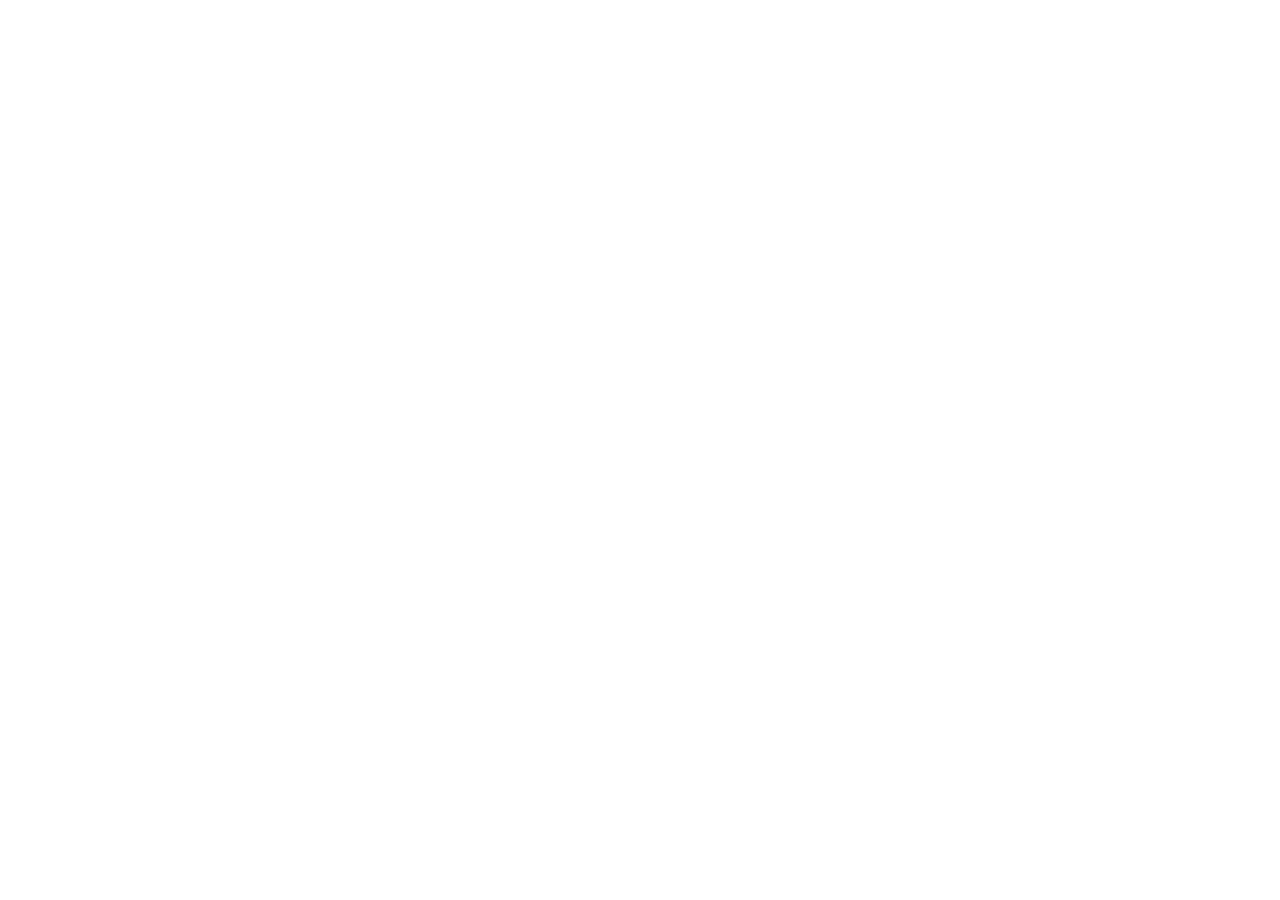
==== index.html @ 78e54d04 "Add files via upload" ====
<!doctype html>
<html lang="en">
  <head>
    <meta charset="UTF-8" />
    <link rel="icon" type="image/svg+xml" href="/vite.svg" />
    <meta name="viewport" content="width=device-width, initial-scale=1.0" />
    <meta name="description" content="A collection of financial tools — mutual fund analysis, rolling returns, CAGR calculations, home loan EMI calculator, and more." />
    <meta name="keywords" content="financial tools, mutual fund analysis, rolling returns, CAGR calculator, EMI calculator, home loan calculator, investment analysis, Indian mutual funds, Nifty index analysis" />
    <title>Financial Tools Hub</title>
    <script type="module" crossorigin src="./assets/index-DC-068ci.js"></script>
    <link rel="stylesheet" crossorigin href="./assets/index-Cr0MZWs2.css">
  </head>
  <body>
    <div id="root"></div>
  </body>
</html>
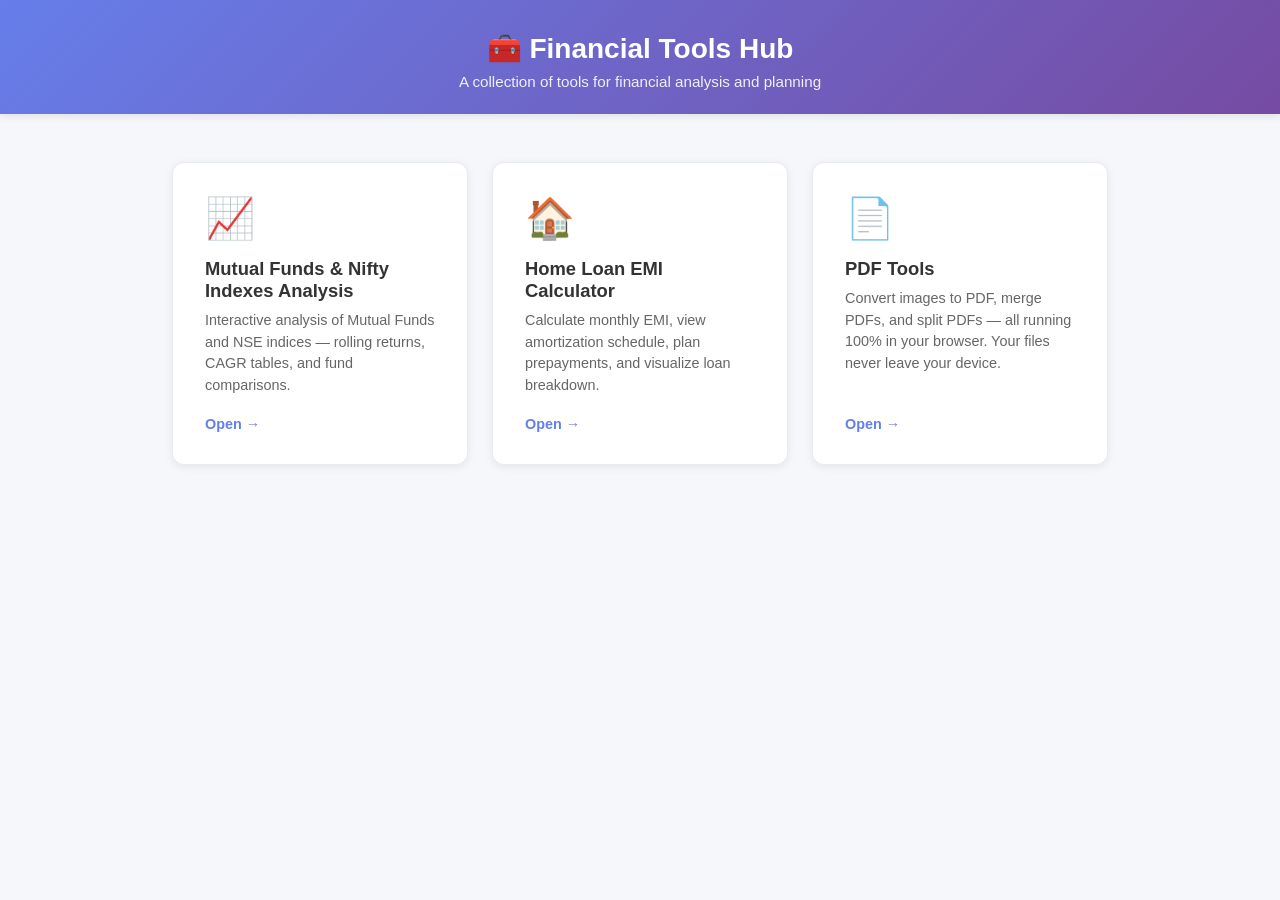
==== commit 897bfcd9: "HL calc integrated" ====
--- a/index.html
+++ b/index.html
@@ -7,8 +7,8 @@
     <meta name="description" content="A collection of financial tools — mutual fund analysis, rolling returns, CAGR calculations, home loan EMI calculator, and more." />
     <meta name="keywords" content="financial tools, mutual fund analysis, rolling returns, CAGR calculator, EMI calculator, home loan calculator, investment analysis, Indian mutual funds, Nifty index analysis" />
     <title>Financial Tools Hub</title>
-    <script type="module" crossorigin src="./assets/index-DC-068ci.js"></script>
-    <link rel="stylesheet" crossorigin href="./assets/index-Cr0MZWs2.css">
+    <script type="module" crossorigin src="./assets/index-BGe7UhBO.js"></script>
+    <link rel="stylesheet" crossorigin href="./assets/index-iBTRXxAb.css">
   </head>
   <body>
     <div id="root"></div>
--- a/assets/index-iBTRXxAb.css
+++ b/assets/index-iBTRXxAb.css
@@ -0,0 +1 @@
+*{margin:0;padding:0;box-sizing:border-box}body{font-family:-apple-system,BlinkMacSystemFont,Segoe UI,Roboto,Oxygen,Ubuntu,Cantarell,Fira Sans,Droid Sans,Helvetica Neue,sans-serif;-webkit-font-smoothing:antialiased;-moz-osx-font-smoothing:grayscale;background:#f5f7fa;color:#333}#root{min-height:100vh}.app{min-height:100vh;display:flex;flex-direction:column}.header{background:linear-gradient(135deg,#667eea,#764ba2);color:#fff;box-shadow:0 2px 8px #0000001a}.header-home{padding:2rem 2rem 1.5rem;text-align:center}.header-compact{padding:.75rem 2rem}.header-row{display:flex;align-items:center;gap:1rem}.header-compact .header-row{justify-content:flex-start}.header-home .header-row{justify-content:center}.header-brand{text-decoration:none;color:#fff}.header-brand:hover{opacity:.9}.header-brand h1{font-size:1.75rem;margin:0}.header-compact .header-brand h1{font-size:1.25rem}.header-subtitle{font-size:.95rem;opacity:.9;margin-top:.5rem}.nav{display:flex;gap:1rem;margin-top:1rem}.nav-link{color:#fff;text-decoration:none;padding:.5rem 1rem;border-radius:4px;transition:background .2s;background:none;border:none;cursor:pointer;font-size:1rem;font-family:inherit}.nav-link:hover{background:#fff3}.nav-link.active{background:#ffffff4d;font-weight:600}.main-content{flex:1;padding:2rem;max-width:1600px;margin:0 auto;width:100%}.subnav-bar{background:linear-gradient(135deg,#5a6fd6,#6a4193);padding:0 2rem}.landing{flex:1;padding:3rem 2rem;max-width:1000px;margin:0 auto;width:100%}.landing-grid{display:grid;grid-template-columns:repeat(auto-fill,minmax(280px,1fr));gap:1.5rem}.landing-card{background:#fff;border-radius:12px;padding:2rem;box-shadow:0 2px 8px #00000014;text-decoration:none;color:inherit;transition:transform .2s,box-shadow .2s;display:flex;flex-direction:column;border:1px solid #e9ecef}.landing-card:hover{transform:translateY(-4px);box-shadow:0 8px 24px #0000001f;border-color:#667eea}.landing-card-icon{font-size:2.5rem;margin-bottom:1rem}.landing-card-title{font-size:1.15rem;font-weight:600;margin-bottom:.5rem;color:#333}.landing-card-desc{font-size:.9rem;color:#666;line-height:1.5;flex:1}.landing-card-cta{margin-top:1.25rem;font-size:.9rem;font-weight:600;color:#667eea}.card{background:#fff;border-radius:8px;padding:1.5rem;box-shadow:0 2px 4px #0000001a;margin-bottom:1.5rem}.card-title{font-size:1.25rem;margin-bottom:1rem;color:#667eea}.filters{display:flex;flex-wrap:wrap;gap:1rem;margin-bottom:1.5rem}.filter-group{display:flex;flex-direction:column;gap:.5rem;flex:1;min-width:200px}.filter-group label{font-weight:600;font-size:.9rem;color:#555}.filter-group select,.filter-group input{padding:.5rem;border:1px solid #ddd;border-radius:4px;font-size:.95rem}.filter-group select:focus,.filter-group input:focus{outline:none;border-color:#667eea}.multi-select-container{position:relative;flex:2;min-width:300px}.multi-select-header{padding:.5rem;border:1px solid #ddd;border-radius:4px;cursor:pointer;display:flex;justify-content:space-between;align-items:center;background:#fff}.multi-select-header:hover{border-color:#667eea}.multi-select-dropdown{position:absolute;top:100%;left:0;right:0;background:#fff;border:1px solid #ddd;border-radius:4px;max-height:300px;overflow-y:auto;z-index:1000;margin-top:4px;box-shadow:0 4px 12px #00000026}.multi-select-option{padding:.5rem;cursor:pointer;display:flex;align-items:center;gap:.5rem}.multi-select-option:hover{background:#f5f7fa}.multi-select-option input[type=checkbox]{cursor:pointer}.selected-count{background:#667eea;color:#fff;padding:.2rem .5rem;border-radius:12px;font-size:.85rem}.table-container{overflow-x:auto}table{width:100%;border-collapse:collapse;font-size:.9rem}thead{background:#f5f7fa;position:sticky;top:0}th{padding:.75rem;text-align:left;font-weight:600;color:#555;cursor:pointer;-webkit-user-select:none;user-select:none}th:hover{background:#e9ecef}th.sortable:after{content:" ↕";opacity:.3}th.sorted-asc:after{content:" ↑";opacity:1}th.sorted-desc:after{content:" ↓";opacity:1}td{padding:.75rem;border-bottom:1px solid #e9ecef}tbody tr:hover{background:#f8f9fa}.positive{color:#10b981;font-weight:600}.negative{color:#ef4444;font-weight:600}.chart-container{width:100%;height:500px;margin-top:1rem}button{padding:.5rem 1rem;border:none;border-radius:4px;cursor:pointer;font-size:.95rem;transition:all .2s}.btn-primary{background:#667eea;color:#fff}.btn-primary:hover{background:#5568d3}.btn-secondary{background:#e9ecef;color:#333}.btn-secondary:hover{background:#dee2e6}.loading{text-align:center;padding:3rem;color:#666}.loading:after{content:"...";animation:dots 1.5s infinite}@keyframes dots{0%,20%{content:"."}40%{content:".."}60%,to{content:"..."}}.empty-state{text-align:center;padding:3rem;color:#666}.empty-state-icon{font-size:3rem;margin-bottom:1rem;opacity:.3}.info-box{background:#e0e7ff;border-left:4px solid #667eea;padding:1rem;margin-bottom:1rem;border-radius:4px}.info-box p{margin:0;color:#4c51bf}@media (max-width: 768px){.filters{flex-direction:column}.filter-group{min-width:100%}.chart-container{height:300px}.main-content{padding:1rem}table{font-size:.8rem}th,td{padding:.5rem}.landing{padding:2rem 1rem}.landing-grid{grid-template-columns:1fr}.header-brand h1{font-size:1.25rem}.subnav-bar{padding:0 1rem}}.landing-trust{display:flex;align-items:center;gap:.75rem;background:linear-gradient(90deg,#ecfdf5,#eff6ff);border:1px solid #a7f3d0;color:#064e3b;padding:.85rem 1.1rem;border-radius:10px;margin-bottom:1.75rem;font-size:.92rem;line-height:1.45}.landing-trust-icon{font-size:1.5rem;flex-shrink:0}.pdf-tools{flex:1;padding:2rem;max-width:1100px;margin:0 auto;width:100%}.pdf-privacy-banner{display:flex;align-items:flex-start;gap:1rem;background:linear-gradient(135deg,#ecfdf5,#f0f9ff);border:1px solid #6ee7b7;border-left:4px solid #10b981;padding:1rem 1.25rem;border-radius:10px;margin-bottom:1.5rem;color:#064e3b}.pdf-privacy-icon{font-size:1.75rem;flex-shrink:0}.pdf-privacy-banner strong{display:block;margin-bottom:.25rem;font-size:1rem}.pdf-privacy-banner p{font-size:.88rem;line-height:1.5;margin:0;color:#065f46}.pdf-tabs{display:flex;gap:.5rem;border-bottom:2px solid #e5e7eb;margin-bottom:1.5rem;flex-wrap:wrap}.pdf-tab{background:none;border:none;padding:.75rem 1.25rem;font-size:.95rem;font-weight:500;color:#6b7280;cursor:pointer;border-bottom:3px solid transparent;margin-bottom:-2px;transition:color .15s,border-color .15s}.pdf-tab:hover{color:#374151}.pdf-tab.active{color:#667eea;border-bottom-color:#667eea}.pdf-tool{background:#fff;border-radius:10px;padding:1.75rem;box-shadow:0 2px 8px #0000000f;border:1px solid #e9ecef}.pdf-tool-title{font-size:1.35rem;margin-bottom:.5rem;color:#1f2937}.pdf-tool-desc{font-size:.9rem;color:#6b7280;margin-bottom:1.5rem;line-height:1.5}.pdf-dropzone{border:2px dashed #cbd5e1;border-radius:10px;padding:2rem;text-align:center;cursor:pointer;background:#f8fafc;transition:background .15s,border-color .15s}.pdf-dropzone:hover{background:#f1f5f9;border-color:#94a3b8}.pdf-dropzone p{font-size:1rem;color:#475569;margin-bottom:.5rem}.pdf-dropzone small{color:#94a3b8;font-size:.85rem}.pdf-settings{display:flex;flex-wrap:wrap;gap:1rem;margin-top:1.5rem;align-items:center}.pdf-settings label{display:inline-flex;align-items:center;gap:.5rem;font-size:.9rem;color:#374151}.pdf-settings select,.pdf-settings input[type=text],.pdf-settings input[type=number]{padding:.4rem .6rem;font-size:.9rem;border:1px solid #d1d5db;border-radius:6px;background:#fff}.pdf-settings input[type=text]{min-width:220px}.pdf-settings code{background:#f3f4f6;padding:.1rem .35rem;border-radius:4px;font-size:.85rem}.pdf-thumb-grid{display:grid;grid-template-columns:repeat(auto-fill,minmax(160px,1fr));gap:1rem;margin-top:1.5rem}.pdf-thumb{background:#f9fafb;border:1px solid #e5e7eb;border-radius:8px;padding:.5rem;display:flex;flex-direction:column;gap:.4rem}.pdf-thumb-img-wrap{width:100%;height:110px;display:flex;align-items:center;justify-content:center;background:#fff;border-radius:6px;overflow:hidden}.pdf-thumb-img-wrap img{max-width:100%;max-height:100%;object-fit:contain;transition:transform .2s}.pdf-thumb-name{font-size:.75rem;color:#4b5563;white-space:nowrap;overflow:hidden;text-overflow:ellipsis}.pdf-thumb-actions{display:flex;gap:.25rem;justify-content:space-between}.pdf-thumb-actions button,.pdf-file-actions button{flex:1;background:#fff;border:1px solid #d1d5db;border-radius:4px;padding:.25rem;font-size:.8rem;cursor:pointer;color:#374151}.pdf-thumb-actions button:hover:not(:disabled),.pdf-file-actions button:hover:not(:disabled){background:#f3f4f6}.pdf-thumb-actions button:disabled,.pdf-file-actions button:disabled{opacity:.4;cursor:not-allowed}.pdf-thumb-actions button.danger,.pdf-file-actions button.danger{color:#dc2626;border-color:#fecaca}.pdf-thumb-actions button.danger:hover:not(:disabled),.pdf-file-actions button.danger:hover:not(:disabled){background:#fef2f2}.pdf-file-list{list-style:none;margin-top:1.5rem;border:1px solid #e5e7eb;border-radius:8px;overflow:hidden}.pdf-file-row{display:flex;align-items:center;gap:.75rem;padding:.6rem .85rem;background:#fff;border-bottom:1px solid #f1f5f9}.pdf-file-row:last-child{border-bottom:none}.pdf-file-row.has-error{background:#fef2f2}.pdf-file-idx{font-weight:600;color:#6b7280;min-width:1.5rem}.pdf-file-name{flex:1;font-size:.9rem;color:#1f2937;overflow:hidden;text-overflow:ellipsis;white-space:nowrap}.pdf-file-meta{font-size:.8rem;color:#6b7280;white-space:nowrap}.pdf-file-row.has-error .pdf-file-meta{color:#dc2626}.pdf-file-actions{display:flex;gap:.25rem}.pdf-file-actions button{min-width:28px;flex:none}.pdf-actions{display:flex;gap:.75rem;margin-top:1.5rem;flex-wrap:wrap}.pdf-btn{padding:.6rem 1.2rem;font-size:.95rem;border-radius:6px;border:1px solid #d1d5db;background:#fff;color:#374151;cursor:pointer;transition:background .15s,border-color .15s,color .15s,box-shadow .15s,transform .15s}.pdf-btn:hover:not(:disabled){background:#f5f3ff;border-color:#667eea;color:#4c51bf;box-shadow:0 2px 6px #667eea2e}.pdf-btn:active:not(:disabled){transform:translateY(1px);box-shadow:0 1px 2px #667eea2e}.pdf-btn.primary{background:linear-gradient(135deg,#667eea,#764ba2);color:#fff;border:none;box-shadow:0 2px 4px #667eea40}.pdf-btn.primary:hover:not(:disabled){background:linear-gradient(135deg,#5a6fd8,#6a4191);box-shadow:0 4px 12px #667eea66;color:#fff}.pdf-btn:disabled{opacity:.55;cursor:not-allowed}.pdf-error{margin-top:1rem;padding:.75rem 1rem;background:#fef2f2;border:1px solid #fecaca;color:#b91c1c;border-radius:6px;font-size:.9rem}.pdf-outputs{margin-top:1.5rem;padding:1rem 1.25rem;background:#f0fdf4;border:1px solid #bbf7d0;border-radius:8px}.pdf-outputs h3{font-size:1rem;color:#065f46;margin-bottom:.6rem}.pdf-output-list{list-style:none;display:flex;flex-direction:column;gap:.35rem}.pdf-output-list a{color:#065f46;text-decoration:none;font-size:.9rem;padding:.3rem .5rem;border-radius:4px;display:inline-block}.pdf-output-list a:hover{background:#dcfce7;text-decoration:underline}@media (max-width: 768px){.pdf-tools,.pdf-tool{padding:1rem}.pdf-settings input[type=text]{min-width:0;width:100%}}.pdf-output-btn{background:none;border:none;padding:.3rem .5rem;border-radius:4px;color:#065f46;font-size:.9rem;cursor:pointer;text-align:left;font-family:inherit}.pdf-output-btn:hover{background:#dcfce7;text-decoration:underline}.pdf-note{margin-top:-.75rem;margin-bottom:1.25rem;padding:.7rem .95rem;background:#fffbeb;border:1px solid #fde68a;border-left:3px solid #f59e0b;border-radius:6px;font-size:.85rem;color:#78350f;line-height:1.5}.pdf-size-compare{display:flex;align-items:center;gap:1.25rem;flex-wrap:wrap;margin-bottom:.85rem}.pdf-size-compare>div:not(.pdf-size-arrow):not(.pdf-size-savings){display:flex;flex-direction:column;gap:.15rem}.pdf-size-label{font-size:.72rem;color:#6b7280;text-transform:uppercase;letter-spacing:.05em}.pdf-size-val{font-size:1.05rem;font-weight:600;color:#111827}.pdf-size-arrow{font-size:1.4rem;color:#9ca3af}.pdf-size-savings{margin-left:auto;padding:.4rem .85rem;border-radius:999px;font-weight:600;font-size:.95rem}.pdf-size-savings.positive{background:#dcfce7;color:#065f46}.pdf-size-savings.neutral{background:#fef3c7;color:#92400e}.pdf-hint{margin-top:.75rem;font-size:.85rem;color:#6b7280;font-style:italic}.pdf-progress{margin-top:1.5rem;position:relative;height:28px;background:#f3f4f6;border-radius:6px;overflow:hidden;border:1px solid #e5e7eb}.pdf-progress-bar{position:absolute;inset:0 auto 0 0;background:linear-gradient(135deg,#667eea,#764ba2);transition:width .2s}.pdf-progress-label{position:absolute;top:0;right:0;bottom:0;left:0;display:flex;align-items:center;justify-content:center;font-size:.85rem;font-weight:600;color:#fff;text-shadow:0 0 3px rgba(0,0,0,.4)}.pdf-page-header{text-align:center;margin-bottom:1.5rem;padding:.5rem 0 .75rem}.pdf-page-title{font-size:2rem;font-weight:700;margin:0 0 .4rem;background:linear-gradient(135deg,#667eea,#764ba2);-webkit-background-clip:text;background-clip:text;-webkit-text-fill-color:transparent;letter-spacing:-.02em}.pdf-page-subtitle{font-size:.98rem;color:#6b7280;max-width:640px;margin:0 auto;line-height:1.5}@media (max-width: 768px){.pdf-page-title{font-size:1.5rem}.pdf-page-subtitle{font-size:.9rem}}.emi-calc{--emi-primary: #1a73e8;--emi-primary-dark: #1557b0;--emi-primary-light: #e8f0fe;--emi-success: #0d904f;--emi-success-light: #e6f4ea;--emi-danger: #d93025;--emi-bg: #f0f2f5;--emi-surface: #ffffff;--emi-text: #202124;--emi-text-secondary: #5f6368;--emi-border: #dadce0;--emi-shadow: 0 1px 3px rgba(0, 0, 0, .12), 0 1px 2px rgba(0, 0, 0, .08);--emi-radius: 12px;--emi-radius-sm: 8px;--emi-font: "Segoe UI", system-ui, -apple-system, sans-serif;font-family:var(--emi-font);background:var(--emi-bg);color:var(--emi-text);line-height:1.6;display:flex;flex-direction:column}.emi-calc *,.emi-calc *:before,.emi-calc *:after{box-sizing:border-box}.emi-calc .emi-header{background:linear-gradient(135deg,var(--emi-primary) 0%,#4285f4 100%);color:#fff;text-align:center;padding:2rem 1rem;margin-bottom:1.5rem}.emi-calc .emi-header h1{font-size:1.8rem;font-weight:700;margin-bottom:.25rem}.emi-calc .subtitle{font-size:.95rem;opacity:.9}.emi-calc .emi-main{max-width:1100px;margin:0 auto;padding:0 1rem 2rem;display:flex;flex-direction:column;gap:1.5rem;width:100%}.emi-calc .card{background:var(--emi-surface);border-radius:var(--emi-radius);box-shadow:var(--emi-shadow);padding:1.5rem;margin-bottom:0}.emi-calc .card h2{font-size:1.25rem;margin-bottom:1.25rem;color:var(--emi-text);border-bottom:2px solid var(--emi-primary-light);padding-bottom:.5rem}.emi-calc .card h3{font-size:1rem;margin:1rem 0 .75rem;color:var(--emi-text-secondary)}.emi-calc .input-group{margin-bottom:1.25rem}.emi-calc .input-group label{display:block;font-weight:600;font-size:.9rem;margin-bottom:.4rem;color:var(--emi-text)}.emi-calc .slider-input{display:flex;align-items:center;gap:1rem}.emi-calc .slider-input input[type=range]{flex:1;height:6px;-webkit-appearance:none;-moz-appearance:none;appearance:none;background:var(--emi-border);border-radius:3px;outline:none;cursor:pointer}.emi-calc .slider-input input[type=range]::-webkit-slider-thumb{-webkit-appearance:none;width:20px;height:20px;border-radius:50%;background:var(--emi-primary);cursor:pointer;box-shadow:0 2px 4px #0003}.emi-calc .slider-input input[type=range]::-moz-range-thumb{width:20px;height:20px;border-radius:50%;background:var(--emi-primary);cursor:pointer;border:none;box-shadow:0 2px 4px #0003}.emi-calc .slider-input input[type=number],.emi-calc input[type=number]{width:140px;padding:.5rem .75rem;border:2px solid var(--emi-border);border-radius:var(--emi-radius-sm);font-size:1rem;font-family:var(--emi-font);text-align:right;transition:border-color .2s}.emi-calc .slider-input input[type=number]:focus,.emi-calc input[type=number]:focus{border-color:var(--emi-primary);outline:none}.emi-calc .amount-words{display:block;font-size:.8rem;color:var(--emi-text-secondary);margin-top:.25rem;min-height:1.2em}.emi-calc .hint{display:block;font-size:.8rem;color:var(--emi-text-secondary);margin-top:.25rem}.emi-calc .tenure-row{display:flex;align-items:center;gap:1rem}.emi-calc .tenure-slider{flex:1}.emi-calc .tenure-toggle{display:flex;border:2px solid var(--emi-border);border-radius:var(--emi-radius-sm);overflow:hidden}.emi-calc .toggle-btn{padding:.45rem .9rem;border:none;background:transparent;font-size:.85rem;font-weight:600;cursor:pointer;color:var(--emi-text-secondary);font-family:var(--emi-font);transition:all .2s}.emi-calc .toggle-btn.active{background:var(--emi-primary);color:#fff}.emi-calc .btn-primary{display:block;width:100%;padding:.75rem 1.5rem;background:var(--emi-primary);color:#fff;border:none;border-radius:var(--emi-radius-sm);font-size:1.05rem;font-weight:600;cursor:pointer;font-family:var(--emi-font);transition:background .2s,transform .1s;margin-top:.5rem}.emi-calc .btn-primary:hover{background:var(--emi-primary-dark)}.emi-calc .btn-primary:active{transform:scale(.98)}.emi-calc .btn-secondary{padding:.5rem 1rem;background:var(--emi-primary-light);color:var(--emi-primary);border:none;border-radius:var(--emi-radius-sm);font-size:.85rem;font-weight:600;cursor:pointer;font-family:var(--emi-font);transition:background .2s}.emi-calc .btn-secondary:hover{background:#d2e3fc}.emi-calc .btn-sm{padding:.35rem .75rem;font-size:.8rem}.emi-calc .badge{display:inline-block;font-size:.7rem;font-weight:600;padding:.15rem .5rem;border-radius:10px;background:var(--emi-primary-light);color:var(--emi-primary);vertical-align:middle;margin-left:.5rem}.emi-calc .yearly-lumpsum-options{display:flex;align-items:center;gap:.5rem;margin-top:.4rem}.emi-calc .yearly-lumpsum-options label{font-size:.8rem;font-weight:600;color:var(--emi-text-secondary);white-space:nowrap;margin-bottom:0}.emi-calc .yearly-lumpsum-options select{padding:.4rem .6rem;border:2px solid var(--emi-border);border-radius:var(--emi-radius-sm);font-size:.85rem;font-family:var(--emi-font);background:var(--emi-surface);cursor:pointer;transition:border-color .2s}.emi-calc .yearly-lumpsum-options select:focus{border-color:var(--emi-primary);outline:none}.emi-calc .lumpsum-row{display:flex;gap:.75rem;align-items:flex-end;margin-bottom:.75rem;flex-wrap:wrap}.emi-calc .lumpsum-row .input-group{margin-bottom:0;flex:1;min-width:120px}.emi-calc .lumpsum-row input[type=number]{width:100%;text-align:left}.emi-calc .btn-remove{padding:.5rem .75rem;background:#fce8e6;color:var(--emi-danger);border:none;border-radius:var(--emi-radius-sm);cursor:pointer;font-size:1rem;font-family:var(--emi-font);transition:background .2s;height:40px}.emi-calc .btn-remove:hover{background:#f8d7d4}.emi-calc .results-grid{display:grid;grid-template-columns:repeat(auto-fit,minmax(200px,1fr));gap:1rem}.emi-calc .result-item{background:var(--emi-bg);border-radius:var(--emi-radius-sm);padding:1rem;text-align:center}.emi-calc .result-item.emi{background:var(--emi-primary-light);border:2px solid var(--emi-primary)}.emi-calc .result-label{display:block;font-size:.8rem;text-transform:uppercase;letter-spacing:.05em;color:var(--emi-text-secondary);margin-bottom:.25rem;font-weight:600}.emi-calc .result-value{display:block;font-size:1.4rem;font-weight:700;color:var(--emi-text)}.emi-calc .result-item.emi .result-value{color:var(--emi-primary);font-size:1.6rem}.emi-calc .savings-comparison{margin-top:1.5rem;padding-top:1.25rem;border-top:2px dashed var(--emi-border)}.emi-calc .savings-comparison h3{margin-top:0;color:var(--emi-text)}.emi-calc .savings-grid{display:grid;grid-template-columns:repeat(auto-fit,minmax(180px,1fr));gap:.75rem}.emi-calc .savings-item{padding:.75rem;border-radius:var(--emi-radius-sm);background:var(--emi-bg);text-align:center}.emi-calc .savings-item.savings-positive{background:var(--emi-success-light)}.emi-calc .savings-label{display:block;font-size:.75rem;text-transform:uppercase;letter-spacing:.05em;color:var(--emi-text-secondary);margin-bottom:.2rem;font-weight:600}.emi-calc .savings-value{display:block;font-size:1.15rem;font-weight:700;color:var(--emi-text)}.emi-calc .savings-item.savings-positive .savings-value{color:var(--emi-success)}.emi-calc .charts-grid{display:grid;grid-template-columns:1fr 1.5fr;gap:1.5rem;align-items:start}.emi-calc .chart-container{position:relative;width:auto;height:auto;margin-top:0}.emi-calc .chart-container h3{text-align:center;margin-bottom:.5rem}.emi-calc .chart-container canvas{max-height:350px}.emi-calc .amortization-header{display:flex;justify-content:space-between;align-items:center;flex-wrap:wrap;gap:.5rem}.emi-calc .amortization-header h2{border-bottom:none;padding-bottom:0;margin-bottom:0}.emi-calc .amortization-controls{display:flex;gap:.5rem}.emi-calc .table-wrapper{overflow-x:auto;margin-top:1rem}.emi-calc .amort-table{width:100%;border-collapse:collapse;font-size:.85rem}.emi-calc .amort-table th{background:var(--emi-primary);color:#fff;padding:.65rem .75rem;text-align:right;white-space:nowrap;position:sticky;top:0;z-index:1}.emi-calc .amort-table th:first-child{text-align:left}.emi-calc .amort-table td{padding:.5rem .75rem;text-align:right;border-bottom:1px solid var(--emi-border);white-space:nowrap}.emi-calc .amort-table td:first-child{text-align:left}.emi-calc .amort-table tbody tr:hover{background:var(--emi-primary-light)}.emi-calc .year-header{cursor:pointer;-webkit-user-select:none;user-select:none}.emi-calc .year-header td{background:#eef3fb;font-weight:700;color:var(--emi-primary-dark);border-bottom:2px solid var(--emi-primary)}.emi-calc .year-header td .toggle-icon{display:inline-block;width:1.2em;transition:transform .2s}.emi-calc .year-header.collapsed td .toggle-icon{transform:rotate(-90deg)}.emi-calc .month-row.hidden{display:none}.emi-calc .prepayment-row td{color:var(--emi-success);font-style:italic}.emi-calc .emi-footer{text-align:center;padding:1.5rem 1rem;color:var(--emi-text-secondary);font-size:.85rem}@media (max-width: 768px){.emi-calc .emi-header h1{font-size:1.4rem}.emi-calc .charts-grid{grid-template-columns:1fr}.emi-calc .results-grid,.emi-calc .savings-grid{grid-template-columns:1fr 1fr}.emi-calc .tenure-row{flex-wrap:wrap}.emi-calc .amortization-header{flex-direction:column;align-items:flex-start}}@media (max-width: 480px){.emi-calc .card{padding:1rem}.emi-calc .results-grid{grid-template-columns:1fr}.emi-calc .slider-input{flex-wrap:wrap}.emi-calc .slider-input input[type=range],.emi-calc .slider-input input[type=number]{width:100%}}@media print{.emi-calc .emi-header{background:none;color:var(--emi-text);padding:1rem 0}.emi-calc .card{box-shadow:none;border:1px solid var(--emi-border);break-inside:avoid}.emi-calc .input-card,.emi-calc .prepayment-card{display:none}.emi-calc .btn-primary,.emi-calc .btn-secondary,.emi-calc .amortization-controls{display:none!important}.emi-calc .month-row.hidden{display:table-row!important}.emi-calc .year-header td .toggle-icon{display:none}.emi-calc .charts-card{break-inside:avoid}.emi-calc .emi-footer{display:none}}
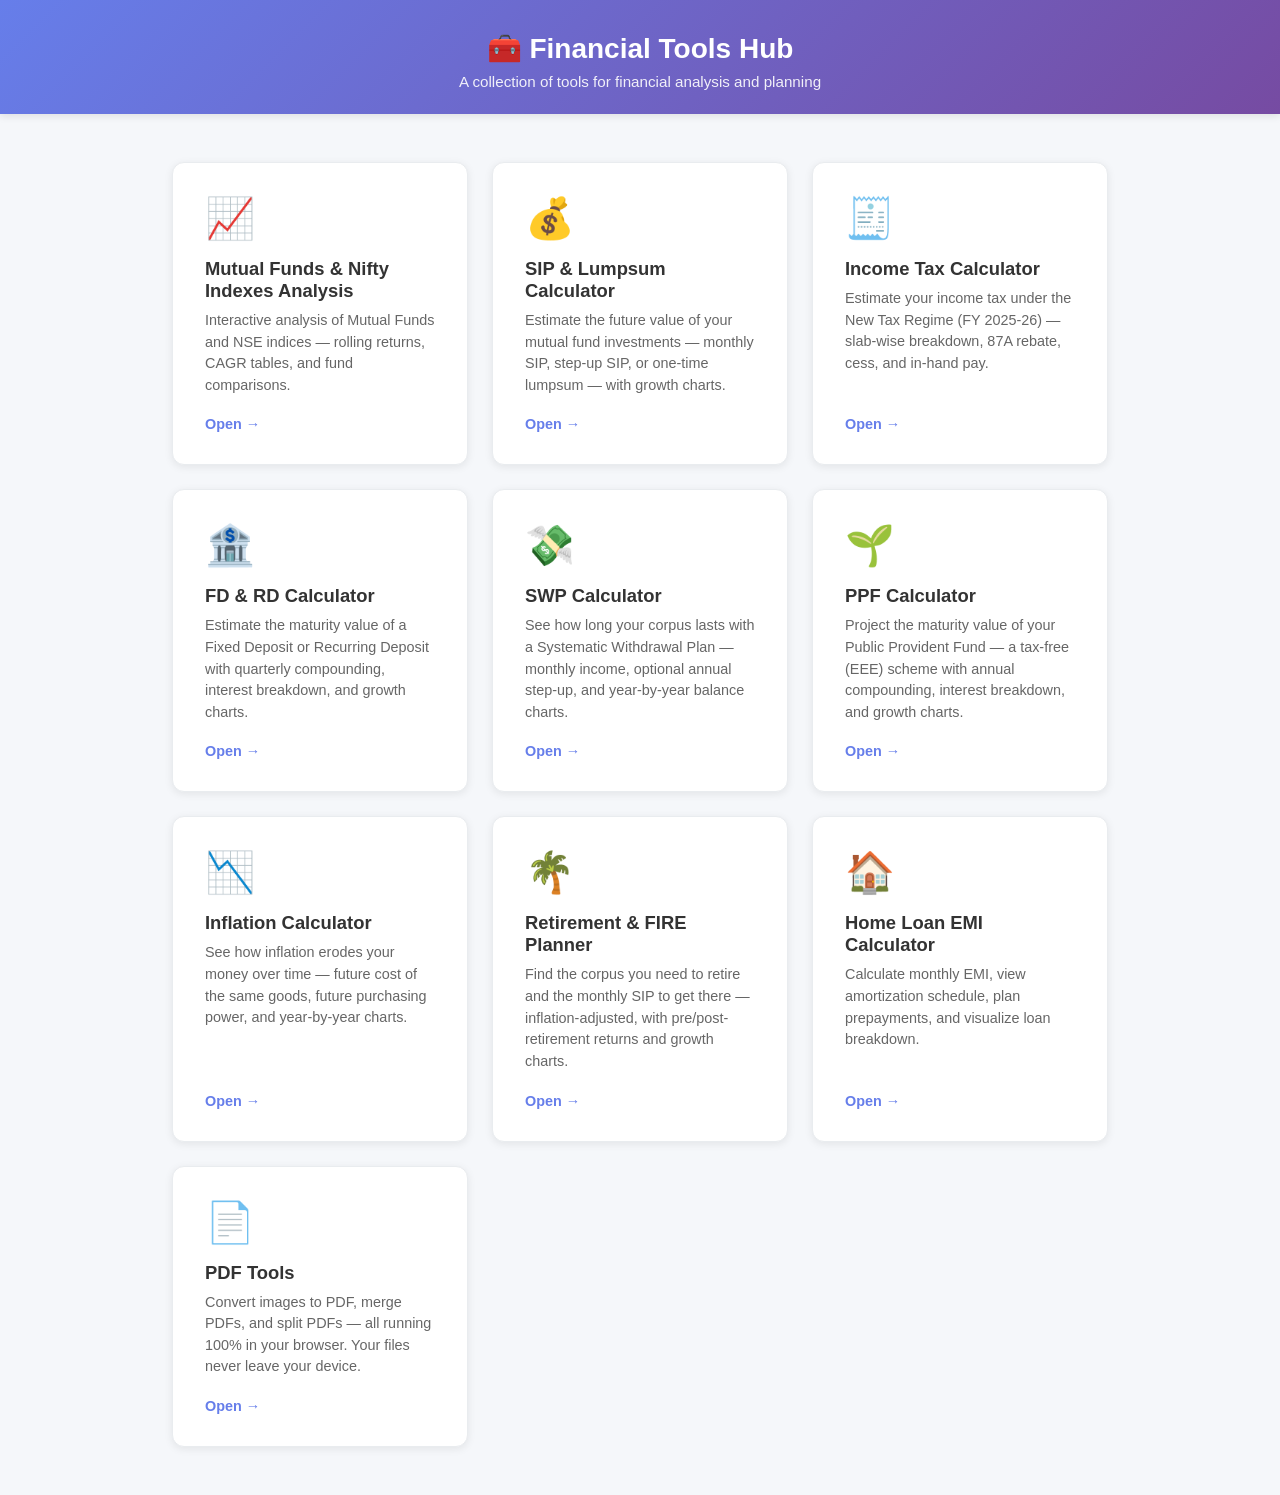
==== commit 1df20fb2: "Added tools and updated index data" ====
--- a/index.html
+++ b/index.html
@@ -7,8 +7,8 @@
     <meta name="description" content="A collection of financial tools — mutual fund analysis, rolling returns, CAGR calculations, home loan EMI calculator, and more." />
     <meta name="keywords" content="financial tools, mutual fund analysis, rolling returns, CAGR calculator, EMI calculator, home loan calculator, investment analysis, Indian mutual funds, Nifty index analysis" />
     <title>Financial Tools Hub</title>
-    <script type="module" crossorigin src="./assets/index-BGe7UhBO.js"></script>
-    <link rel="stylesheet" crossorigin href="./assets/index-iBTRXxAb.css">
+    <script type="module" crossorigin src="./assets/index-Bv_qY0wv.js"></script>
+    <link rel="stylesheet" crossorigin href="./assets/index-9Qdp2s17.css">
   </head>
   <body>
     <div id="root"></div>
--- a/assets/index-9Qdp2s17.css
+++ b/assets/index-9Qdp2s17.css
@@ -0,0 +1 @@
+*{margin:0;padding:0;box-sizing:border-box}body{font-family:-apple-system,BlinkMacSystemFont,Segoe UI,Roboto,Oxygen,Ubuntu,Cantarell,Fira Sans,Droid Sans,Helvetica Neue,sans-serif;-webkit-font-smoothing:antialiased;-moz-osx-font-smoothing:grayscale;background:#f5f7fa;color:#333}#root{min-height:100vh}.app{min-height:100vh;display:flex;flex-direction:column}.header{background:linear-gradient(135deg,#667eea,#764ba2);color:#fff;box-shadow:0 2px 8px #0000001a}.header-home{padding:2rem 2rem 1.5rem;text-align:center}.header-compact{padding:.75rem 2rem}.header-row{display:flex;align-items:center;gap:1rem}.header-compact .header-row{justify-content:flex-start}.header-home .header-row{justify-content:center}.header-brand{text-decoration:none;color:#fff}.header-brand:hover{opacity:.9}.header-brand h1{font-size:1.75rem;margin:0}.header-compact .header-brand h1{font-size:1.25rem}.header-subtitle{font-size:.95rem;opacity:.9;margin-top:.5rem}.nav{display:flex;gap:1rem;margin-top:1rem}.nav-link{color:#fff;text-decoration:none;padding:.5rem 1rem;border-radius:4px;transition:background .2s;background:none;border:none;cursor:pointer;font-size:1rem;font-family:inherit}.nav-link:hover{background:#fff3}.nav-link.active{background:#ffffff4d;font-weight:600}.main-content{flex:1;padding:2rem;max-width:1600px;margin:0 auto;width:100%}.subnav-bar{background:linear-gradient(135deg,#5a6fd6,#6a4193);padding:0 2rem}.landing{flex:1;padding:3rem 2rem;max-width:1000px;margin:0 auto;width:100%}.landing-grid{display:grid;grid-template-columns:repeat(auto-fill,minmax(280px,1fr));gap:1.5rem}.landing-card{background:#fff;border-radius:12px;padding:2rem;box-shadow:0 2px 8px #00000014;text-decoration:none;color:inherit;transition:transform .2s,box-shadow .2s;display:flex;flex-direction:column;border:1px solid #e9ecef}.landing-card:hover{transform:translateY(-4px);box-shadow:0 8px 24px #0000001f;border-color:#667eea}.landing-card-icon{font-size:2.5rem;margin-bottom:1rem}.landing-card-title{font-size:1.15rem;font-weight:600;margin-bottom:.5rem;color:#333}.landing-card-desc{font-size:.9rem;color:#666;line-height:1.5;flex:1}.landing-card-cta{margin-top:1.25rem;font-size:.9rem;font-weight:600;color:#667eea}.card{background:#fff;border-radius:8px;padding:1.5rem;box-shadow:0 2px 4px #0000001a;margin-bottom:1.5rem}.card-title{font-size:1.25rem;margin-bottom:1rem;color:#667eea}.filters{display:flex;flex-wrap:wrap;gap:1rem;margin-bottom:1.5rem}.filter-group{display:flex;flex-direction:column;gap:.5rem;flex:1;min-width:200px}.filter-group label{font-weight:600;font-size:.9rem;color:#555}.filter-group select,.filter-group input{padding:.5rem;border:1px solid #ddd;border-radius:4px;font-size:.95rem}.filter-group select:focus,.filter-group input:focus{outline:none;border-color:#667eea}.multi-select-container{position:relative;flex:2;min-width:300px}.multi-select-header{padding:.5rem;border:1px solid #ddd;border-radius:4px;cursor:pointer;display:flex;justify-content:space-between;align-items:center;background:#fff}.multi-select-header:hover{border-color:#667eea}.multi-select-dropdown{position:absolute;top:100%;left:0;right:0;background:#fff;border:1px solid #ddd;border-radius:4px;max-height:300px;overflow-y:auto;z-index:1000;margin-top:4px;box-shadow:0 4px 12px #00000026}.multi-select-option{padding:.5rem;cursor:pointer;display:flex;align-items:center;gap:.5rem}.multi-select-option:hover{background:#f5f7fa}.multi-select-option input[type=checkbox]{cursor:pointer}.selected-count{background:#667eea;color:#fff;padding:.2rem .5rem;border-radius:12px;font-size:.85rem}.table-container{overflow-x:auto}table{width:100%;border-collapse:collapse;font-size:.9rem}thead{background:#f5f7fa;position:sticky;top:0}th{padding:.75rem;text-align:left;font-weight:600;color:#555;cursor:pointer;-webkit-user-select:none;user-select:none}th:hover{background:#e9ecef}th.sortable:after{content:" ↕";opacity:.3}th.sorted-asc:after{content:" ↑";opacity:1}th.sorted-desc:after{content:" ↓";opacity:1}td{padding:.75rem;border-bottom:1px solid #e9ecef}tbody tr:hover{background:#f8f9fa}.positive{color:#10b981;font-weight:600}.negative{color:#ef4444;font-weight:600}.chart-container{width:100%;height:500px;margin-top:1rem}button{padding:.5rem 1rem;border:none;border-radius:4px;cursor:pointer;font-size:.95rem;transition:all .2s}.btn-primary{background:#667eea;color:#fff}.btn-primary:hover{background:#5568d3}.btn-secondary{background:#e9ecef;color:#333}.btn-secondary:hover{background:#dee2e6}.loading{text-align:center;padding:3rem;color:#666}.loading:after{content:"...";animation:dots 1.5s infinite}@keyframes dots{0%,20%{content:"."}40%{content:".."}60%,to{content:"..."}}.empty-state{text-align:center;padding:3rem;color:#666}.empty-state-icon{font-size:3rem;margin-bottom:1rem;opacity:.3}.info-box{background:#e0e7ff;border-left:4px solid #667eea;padding:1rem;margin-bottom:1rem;border-radius:4px}.info-box p{margin:0;color:#4c51bf}@media (max-width: 768px){.filters{flex-direction:column}.filter-group{min-width:100%}.chart-container{height:300px}.main-content{padding:1rem}table{font-size:.8rem}th,td{padding:.5rem}.landing{padding:2rem 1rem}.landing-grid{grid-template-columns:1fr}.header-brand h1{font-size:1.25rem}.subnav-bar{padding:0 1rem}}.landing-trust{display:flex;align-items:center;gap:.75rem;background:linear-gradient(90deg,#ecfdf5,#eff6ff);border:1px solid #a7f3d0;color:#064e3b;padding:.85rem 1.1rem;border-radius:10px;margin-bottom:1.75rem;font-size:.92rem;line-height:1.45}.landing-trust-icon{font-size:1.5rem;flex-shrink:0}.pdf-tools{flex:1;padding:2rem;max-width:1100px;margin:0 auto;width:100%}.pdf-privacy-banner{display:flex;align-items:flex-start;gap:1rem;background:linear-gradient(135deg,#ecfdf5,#f0f9ff);border:1px solid #6ee7b7;border-left:4px solid #10b981;padding:1rem 1.25rem;border-radius:10px;margin-bottom:1.5rem;color:#064e3b}.pdf-privacy-icon{font-size:1.75rem;flex-shrink:0}.pdf-privacy-banner strong{display:block;margin-bottom:.25rem;font-size:1rem}.pdf-privacy-banner p{font-size:.88rem;line-height:1.5;margin:0;color:#065f46}.pdf-tabs{display:flex;gap:.5rem;border-bottom:2px solid #e5e7eb;margin-bottom:1.5rem;flex-wrap:wrap}.pdf-tab{background:none;border:none;padding:.75rem 1.25rem;font-size:.95rem;font-weight:500;color:#6b7280;cursor:pointer;border-bottom:3px solid transparent;margin-bottom:-2px;transition:color .15s,border-color .15s}.pdf-tab:hover{color:#374151}.pdf-tab.active{color:#667eea;border-bottom-color:#667eea}.pdf-tool{background:#fff;border-radius:10px;padding:1.75rem;box-shadow:0 2px 8px #0000000f;border:1px solid #e9ecef}.pdf-tool-title{font-size:1.35rem;margin-bottom:.5rem;color:#1f2937}.pdf-tool-desc{font-size:.9rem;color:#6b7280;margin-bottom:1.5rem;line-height:1.5}.pdf-dropzone{border:2px dashed #cbd5e1;border-radius:10px;padding:2rem;text-align:center;cursor:pointer;background:#f8fafc;transition:background .15s,border-color .15s}.pdf-dropzone:hover{background:#f1f5f9;border-color:#94a3b8}.pdf-dropzone p{font-size:1rem;color:#475569;margin-bottom:.5rem}.pdf-dropzone small{color:#94a3b8;font-size:.85rem}.pdf-settings{display:flex;flex-wrap:wrap;gap:1rem;margin-top:1.5rem;align-items:center}.pdf-settings label{display:inline-flex;align-items:center;gap:.5rem;font-size:.9rem;color:#374151}.pdf-settings select,.pdf-settings input[type=text],.pdf-settings input[type=number]{padding:.4rem .6rem;font-size:.9rem;border:1px solid #d1d5db;border-radius:6px;background:#fff}.pdf-settings input[type=text]{min-width:220px}.pdf-settings code{background:#f3f4f6;padding:.1rem .35rem;border-radius:4px;font-size:.85rem}.pdf-thumb-grid{display:grid;grid-template-columns:repeat(auto-fill,minmax(160px,1fr));gap:1rem;margin-top:1.5rem}.pdf-thumb{background:#f9fafb;border:1px solid #e5e7eb;border-radius:8px;padding:.5rem;display:flex;flex-direction:column;gap:.4rem}.pdf-thumb-img-wrap{width:100%;height:110px;display:flex;align-items:center;justify-content:center;background:#fff;border-radius:6px;overflow:hidden}.pdf-thumb-img-wrap img{max-width:100%;max-height:100%;object-fit:contain;transition:transform .2s}.pdf-thumb-name{font-size:.75rem;color:#4b5563;white-space:nowrap;overflow:hidden;text-overflow:ellipsis}.pdf-thumb-actions{display:flex;gap:.25rem;justify-content:space-between}.pdf-thumb-actions button,.pdf-file-actions button{flex:1;background:#fff;border:1px solid #d1d5db;border-radius:4px;padding:.25rem;font-size:.8rem;cursor:pointer;color:#374151}.pdf-thumb-actions button:hover:not(:disabled),.pdf-file-actions button:hover:not(:disabled){background:#f3f4f6}.pdf-thumb-actions button:disabled,.pdf-file-actions button:disabled{opacity:.4;cursor:not-allowed}.pdf-thumb-actions button.danger,.pdf-file-actions button.danger{color:#dc2626;border-color:#fecaca}.pdf-thumb-actions button.danger:hover:not(:disabled),.pdf-file-actions button.danger:hover:not(:disabled){background:#fef2f2}.pdf-file-list{list-style:none;margin-top:1.5rem;border:1px solid #e5e7eb;border-radius:8px;overflow:hidden}.pdf-file-row{display:flex;align-items:center;gap:.75rem;padding:.6rem .85rem;background:#fff;border-bottom:1px solid #f1f5f9}.pdf-file-row:last-child{border-bottom:none}.pdf-file-row.has-error{background:#fef2f2}.pdf-file-idx{font-weight:600;color:#6b7280;min-width:1.5rem}.pdf-file-name{flex:1;font-size:.9rem;color:#1f2937;overflow:hidden;text-overflow:ellipsis;white-space:nowrap}.pdf-file-meta{font-size:.8rem;color:#6b7280;white-space:nowrap}.pdf-file-row.has-error .pdf-file-meta{color:#dc2626}.pdf-file-actions{display:flex;gap:.25rem}.pdf-file-actions button{min-width:28px;flex:none}.pdf-actions{display:flex;gap:.75rem;margin-top:1.5rem;flex-wrap:wrap}.pdf-btn{padding:.6rem 1.2rem;font-size:.95rem;border-radius:6px;border:1px solid #d1d5db;background:#fff;color:#374151;cursor:pointer;transition:background .15s,border-color .15s,color .15s,box-shadow .15s,transform .15s}.pdf-btn:hover:not(:disabled){background:#f5f3ff;border-color:#667eea;color:#4c51bf;box-shadow:0 2px 6px #667eea2e}.pdf-btn:active:not(:disabled){transform:translateY(1px);box-shadow:0 1px 2px #667eea2e}.pdf-btn.primary{background:linear-gradient(135deg,#667eea,#764ba2);color:#fff;border:none;box-shadow:0 2px 4px #667eea40}.pdf-btn.primary:hover:not(:disabled){background:linear-gradient(135deg,#5a6fd8,#6a4191);box-shadow:0 4px 12px #667eea66;color:#fff}.pdf-btn:disabled{opacity:.55;cursor:not-allowed}.pdf-error{margin-top:1rem;padding:.75rem 1rem;background:#fef2f2;border:1px solid #fecaca;color:#b91c1c;border-radius:6px;font-size:.9rem}.pdf-outputs{margin-top:1.5rem;padding:1rem 1.25rem;background:#f0fdf4;border:1px solid #bbf7d0;border-radius:8px}.pdf-outputs h3{font-size:1rem;color:#065f46;margin-bottom:.6rem}.pdf-output-list{list-style:none;display:flex;flex-direction:column;gap:.35rem}.pdf-output-list a{color:#065f46;text-decoration:none;font-size:.9rem;padding:.3rem .5rem;border-radius:4px;display:inline-block}.pdf-output-list a:hover{background:#dcfce7;text-decoration:underline}@media (max-width: 768px){.pdf-tools,.pdf-tool{padding:1rem}.pdf-settings input[type=text]{min-width:0;width:100%}}.pdf-output-btn{background:none;border:none;padding:.3rem .5rem;border-radius:4px;color:#065f46;font-size:.9rem;cursor:pointer;text-align:left;font-family:inherit}.pdf-output-btn:hover{background:#dcfce7;text-decoration:underline}.pdf-note{margin-top:-.75rem;margin-bottom:1.25rem;padding:.7rem .95rem;background:#fffbeb;border:1px solid #fde68a;border-left:3px solid #f59e0b;border-radius:6px;font-size:.85rem;color:#78350f;line-height:1.5}.pdf-size-compare{display:flex;align-items:center;gap:1.25rem;flex-wrap:wrap;margin-bottom:.85rem}.pdf-size-compare>div:not(.pdf-size-arrow):not(.pdf-size-savings){display:flex;flex-direction:column;gap:.15rem}.pdf-size-label{font-size:.72rem;color:#6b7280;text-transform:uppercase;letter-spacing:.05em}.pdf-size-val{font-size:1.05rem;font-weight:600;color:#111827}.pdf-size-arrow{font-size:1.4rem;color:#9ca3af}.pdf-size-savings{margin-left:auto;padding:.4rem .85rem;border-radius:999px;font-weight:600;font-size:.95rem}.pdf-size-savings.positive{background:#dcfce7;color:#065f46}.pdf-size-savings.neutral{background:#fef3c7;color:#92400e}.pdf-hint{margin-top:.75rem;font-size:.85rem;color:#6b7280;font-style:italic}.pdf-progress{margin-top:1.5rem;position:relative;height:28px;background:#f3f4f6;border-radius:6px;overflow:hidden;border:1px solid #e5e7eb}.pdf-progress-bar{position:absolute;inset:0 auto 0 0;background:linear-gradient(135deg,#667eea,#764ba2);transition:width .2s}.pdf-progress-label{position:absolute;top:0;right:0;bottom:0;left:0;display:flex;align-items:center;justify-content:center;font-size:.85rem;font-weight:600;color:#fff;text-shadow:0 0 3px rgba(0,0,0,.4)}.pdf-page-header{text-align:center;margin-bottom:1.5rem;padding:.5rem 0 .75rem}.pdf-page-title{font-size:2rem;font-weight:700;margin:0 0 .4rem;background:linear-gradient(135deg,#667eea,#764ba2);-webkit-background-clip:text;background-clip:text;-webkit-text-fill-color:transparent;letter-spacing:-.02em}.pdf-page-subtitle{font-size:.98rem;color:#6b7280;max-width:640px;margin:0 auto;line-height:1.5}@media (max-width: 768px){.pdf-page-title{font-size:1.5rem}.pdf-page-subtitle{font-size:.9rem}}.emi-calc{--emi-primary: #1a73e8;--emi-primary-dark: #1557b0;--emi-primary-light: #e8f0fe;--emi-success: #0d904f;--emi-success-light: #e6f4ea;--emi-danger: #d93025;--emi-bg: #f0f2f5;--emi-surface: #ffffff;--emi-text: #202124;--emi-text-secondary: #5f6368;--emi-border: #dadce0;--emi-shadow: 0 1px 3px rgba(0, 0, 0, .12), 0 1px 2px rgba(0, 0, 0, .08);--emi-radius: 12px;--emi-radius-sm: 8px;--emi-font: "Segoe UI", system-ui, -apple-system, sans-serif;font-family:var(--emi-font);background:var(--emi-bg);color:var(--emi-text);line-height:1.6;display:flex;flex-direction:column}.emi-calc *,.emi-calc *:before,.emi-calc *:after{box-sizing:border-box}.emi-calc .emi-header{background:linear-gradient(135deg,var(--emi-primary) 0%,#4285f4 100%);color:#fff;text-align:center;padding:2rem 1rem;margin-bottom:1.5rem}.emi-calc .emi-header h1{font-size:1.8rem;font-weight:700;margin-bottom:.25rem}.emi-calc .subtitle{font-size:.95rem;opacity:.9}.emi-calc .emi-main{max-width:1100px;margin:0 auto;padding:0 1rem 2rem;display:flex;flex-direction:column;gap:1.5rem;width:100%}.emi-calc .card{background:var(--emi-surface);border-radius:var(--emi-radius);box-shadow:var(--emi-shadow);padding:1.5rem;margin-bottom:0}.emi-calc .card h2{font-size:1.25rem;margin-bottom:1.25rem;color:var(--emi-text);border-bottom:2px solid var(--emi-primary-light);padding-bottom:.5rem}.emi-calc .card h3{font-size:1rem;margin:1rem 0 .75rem;color:var(--emi-text-secondary)}.emi-calc .input-group{margin-bottom:1.25rem}.emi-calc .input-group label{display:block;font-weight:600;font-size:.9rem;margin-bottom:.4rem;color:var(--emi-text)}.emi-calc .slider-input{display:flex;align-items:center;gap:1rem}.emi-calc .slider-input input[type=range]{flex:1;height:6px;-webkit-appearance:none;-moz-appearance:none;appearance:none;background:var(--emi-border);border-radius:3px;outline:none;cursor:pointer}.emi-calc .slider-input input[type=range]::-webkit-slider-thumb{-webkit-appearance:none;width:20px;height:20px;border-radius:50%;background:var(--emi-primary);cursor:pointer;box-shadow:0 2px 4px #0003}.emi-calc .slider-input input[type=range]::-moz-range-thumb{width:20px;height:20px;border-radius:50%;background:var(--emi-primary);cursor:pointer;border:none;box-shadow:0 2px 4px #0003}.emi-calc .slider-input input[type=number],.emi-calc input[type=number]{width:140px;padding:.5rem .75rem;border:2px solid var(--emi-border);border-radius:var(--emi-radius-sm);font-size:1rem;font-family:var(--emi-font);text-align:right;transition:border-color .2s}.emi-calc .slider-input input[type=number]:focus,.emi-calc input[type=number]:focus{border-color:var(--emi-primary);outline:none}.emi-calc .amount-words{display:block;font-size:.8rem;color:var(--emi-text-secondary);margin-top:.25rem;min-height:1.2em}.emi-calc .hint{display:block;font-size:.8rem;color:var(--emi-text-secondary);margin-top:.25rem}.emi-calc .tenure-row{display:flex;align-items:center;gap:1rem}.emi-calc .tenure-slider{flex:1}.emi-calc .tenure-toggle{display:flex;border:2px solid var(--emi-border);border-radius:var(--emi-radius-sm);overflow:hidden}.emi-calc .toggle-btn{padding:.45rem .9rem;border:none;background:transparent;font-size:.85rem;font-weight:600;cursor:pointer;color:var(--emi-text-secondary);font-family:var(--emi-font);transition:all .2s}.emi-calc .toggle-btn.active{background:var(--emi-primary);color:#fff}.emi-calc .btn-primary{display:block;width:100%;padding:.75rem 1.5rem;background:var(--emi-primary);color:#fff;border:none;border-radius:var(--emi-radius-sm);font-size:1.05rem;font-weight:600;cursor:pointer;font-family:var(--emi-font);transition:background .2s,transform .1s;margin-top:.5rem}.emi-calc .btn-primary:hover{background:var(--emi-primary-dark)}.emi-calc .btn-primary:active{transform:scale(.98)}.emi-calc .btn-secondary{padding:.5rem 1rem;background:var(--emi-primary-light);color:var(--emi-primary);border:none;border-radius:var(--emi-radius-sm);font-size:.85rem;font-weight:600;cursor:pointer;font-family:var(--emi-font);transition:background .2s}.emi-calc .btn-secondary:hover{background:#d2e3fc}.emi-calc .btn-sm{padding:.35rem .75rem;font-size:.8rem}.emi-calc .badge{display:inline-block;font-size:.7rem;font-weight:600;padding:.15rem .5rem;border-radius:10px;background:var(--emi-primary-light);color:var(--emi-primary);vertical-align:middle;margin-left:.5rem}.emi-calc .yearly-lumpsum-options{display:flex;align-items:center;gap:.5rem;margin-top:.4rem}.emi-calc .yearly-lumpsum-options label{font-size:.8rem;font-weight:600;color:var(--emi-text-secondary);white-space:nowrap;margin-bottom:0}.emi-calc .yearly-lumpsum-options select{padding:.4rem .6rem;border:2px solid var(--emi-border);border-radius:var(--emi-radius-sm);font-size:.85rem;font-family:var(--emi-font);background:var(--emi-surface);cursor:pointer;transition:border-color .2s}.emi-calc .yearly-lumpsum-options select:focus{border-color:var(--emi-primary);outline:none}.emi-calc .lumpsum-row{display:flex;gap:.75rem;align-items:flex-end;margin-bottom:.75rem;flex-wrap:wrap}.emi-calc .lumpsum-row .input-group{margin-bottom:0;flex:1;min-width:120px}.emi-calc .lumpsum-row input[type=number]{width:100%;text-align:left}.emi-calc .btn-remove{padding:.5rem .75rem;background:#fce8e6;color:var(--emi-danger);border:none;border-radius:var(--emi-radius-sm);cursor:pointer;font-size:1rem;font-family:var(--emi-font);transition:background .2s;height:40px}.emi-calc .btn-remove:hover{background:#f8d7d4}.emi-calc .results-grid{display:grid;grid-template-columns:repeat(auto-fit,minmax(200px,1fr));gap:1rem}.emi-calc .result-item{background:var(--emi-bg);border-radius:var(--emi-radius-sm);padding:1rem;text-align:center}.emi-calc .result-item.emi{background:var(--emi-primary-light);border:2px solid var(--emi-primary)}.emi-calc .result-label{display:block;font-size:.8rem;text-transform:uppercase;letter-spacing:.05em;color:var(--emi-text-secondary);margin-bottom:.25rem;font-weight:600}.emi-calc .result-value{display:block;font-size:1.4rem;font-weight:700;color:var(--emi-text)}.emi-calc .result-item.emi .result-value{color:var(--emi-primary);font-size:1.6rem}.emi-calc .savings-comparison{margin-top:1.5rem;padding-top:1.25rem;border-top:2px dashed var(--emi-border)}.emi-calc .savings-comparison h3{margin-top:0;color:var(--emi-text)}.emi-calc .savings-grid{display:grid;grid-template-columns:repeat(auto-fit,minmax(180px,1fr));gap:.75rem}.emi-calc .savings-item{padding:.75rem;border-radius:var(--emi-radius-sm);background:var(--emi-bg);text-align:center}.emi-calc .savings-item.savings-positive{background:var(--emi-success-light)}.emi-calc .savings-label{display:block;font-size:.75rem;text-transform:uppercase;letter-spacing:.05em;color:var(--emi-text-secondary);margin-bottom:.2rem;font-weight:600}.emi-calc .savings-value{display:block;font-size:1.15rem;font-weight:700;color:var(--emi-text)}.emi-calc .savings-item.savings-positive .savings-value{color:var(--emi-success)}.emi-calc .charts-grid{display:grid;grid-template-columns:1fr 1.5fr;gap:1.5rem;align-items:start}.emi-calc .chart-container{position:relative;width:auto;height:auto;margin-top:0}.emi-calc .chart-container h3{text-align:center;margin-bottom:.5rem}.emi-calc .chart-container canvas{max-height:350px}.emi-calc .amortization-header{display:flex;justify-content:space-between;align-items:center;flex-wrap:wrap;gap:.5rem}.emi-calc .amortization-header h2{border-bottom:none;padding-bottom:0;margin-bottom:0}.emi-calc .amortization-controls{display:flex;gap:.5rem}.emi-calc .table-wrapper{overflow-x:auto;margin-top:1rem}.emi-calc .amort-table{width:100%;border-collapse:collapse;font-size:.85rem}.emi-calc .amort-table th{background:var(--emi-primary);color:#fff;padding:.65rem .75rem;text-align:right;white-space:nowrap;position:sticky;top:0;z-index:1}.emi-calc .amort-table th:first-child{text-align:left}.emi-calc .amort-table td{padding:.5rem .75rem;text-align:right;border-bottom:1px solid var(--emi-border);white-space:nowrap}.emi-calc .amort-table td:first-child{text-align:left}.emi-calc .amort-table tbody tr:hover{background:var(--emi-primary-light)}.emi-calc .year-header{cursor:pointer;-webkit-user-select:none;user-select:none}.emi-calc .year-header td{background:#eef3fb;font-weight:700;color:var(--emi-primary-dark);border-bottom:2px solid var(--emi-primary)}.emi-calc .year-header td .toggle-icon{display:inline-block;width:1.2em;transition:transform .2s}.emi-calc .year-header.collapsed td .toggle-icon{transform:rotate(-90deg)}.emi-calc .month-row.hidden{display:none}.emi-calc .prepayment-row td{color:var(--emi-success);font-style:italic}.emi-calc .emi-footer{text-align:center;padding:1.5rem 1rem;color:var(--emi-text-secondary);font-size:.85rem}@media (max-width: 768px){.emi-calc .emi-header h1{font-size:1.4rem}.emi-calc .charts-grid{grid-template-columns:1fr}.emi-calc .results-grid,.emi-calc .savings-grid{grid-template-columns:1fr 1fr}.emi-calc .tenure-row{flex-wrap:wrap}.emi-calc .amortization-header{flex-direction:column;align-items:flex-start}}@media (max-width: 480px){.emi-calc .card{padding:1rem}.emi-calc .results-grid{grid-template-columns:1fr}.emi-calc .slider-input{flex-wrap:wrap}.emi-calc .slider-input input[type=range],.emi-calc .slider-input input[type=number]{width:100%}}@media print{.emi-calc .emi-header{background:none;color:var(--emi-text);padding:1rem 0}.emi-calc .card{box-shadow:none;border:1px solid var(--emi-border);break-inside:avoid}.emi-calc .input-card,.emi-calc .prepayment-card{display:none}.emi-calc .btn-primary,.emi-calc .btn-secondary,.emi-calc .amortization-controls{display:none!important}.emi-calc .month-row.hidden{display:table-row!important}.emi-calc .year-header td .toggle-icon{display:none}.emi-calc .charts-card{break-inside:avoid}.emi-calc .emi-footer{display:none}}.sip-calc{--sip-primary: #0d904f;--sip-primary-dark: #0b7a43;--sip-primary-light: #e6f4ea;--sip-bg: #f0f2f5;--sip-surface: #ffffff;--sip-text: #202124;--sip-text-secondary: #5f6368;--sip-border: #dadce0;--sip-shadow: 0 1px 3px rgba(0, 0, 0, .12), 0 1px 2px rgba(0, 0, 0, .08);--sip-radius: 12px;--sip-radius-sm: 8px;--sip-font: "Segoe UI", system-ui, -apple-system, sans-serif;font-family:var(--sip-font);background:var(--sip-bg);color:var(--sip-text);line-height:1.6;display:flex;flex-direction:column}.sip-calc *,.sip-calc *:before,.sip-calc *:after{box-sizing:border-box}.sip-calc .sip-header{background:linear-gradient(135deg,var(--sip-primary) 0%,#34a853 100%);color:#fff;text-align:center;padding:2rem 1rem;margin-bottom:1.5rem}.sip-calc .sip-header h1{font-size:1.8rem;font-weight:700;margin-bottom:.25rem}.sip-calc .subtitle{font-size:.95rem;opacity:.9;max-width:640px;margin:0 auto}.sip-calc .sip-main{max-width:1100px;margin:0 auto;padding:0 1rem 2rem;display:flex;flex-direction:column;gap:1.5rem;width:100%}.sip-calc .card{background:var(--sip-surface);border-radius:var(--sip-radius);box-shadow:var(--sip-shadow);padding:1.5rem}.sip-calc .card h2{font-size:1.25rem;margin-bottom:1.25rem;color:var(--sip-text);border-bottom:2px solid var(--sip-primary-light);padding-bottom:.5rem}.sip-calc .mode-toggle{display:flex;gap:.5rem;margin-bottom:1.5rem}.sip-calc .toggle-btn{flex:1;padding:.65rem 1rem;border:2px solid var(--sip-border);background:var(--sip-surface);color:var(--sip-text-secondary);border-radius:var(--sip-radius-sm);font-size:.95rem;font-weight:600;font-family:var(--sip-font);cursor:pointer;transition:all .2s}.sip-calc .toggle-btn.active{background:var(--sip-primary);border-color:var(--sip-primary);color:#fff}.sip-calc .input-group{margin-bottom:1.25rem}.sip-calc .input-group label{display:block;font-weight:600;font-size:.9rem;margin-bottom:.4rem;color:var(--sip-text)}.sip-calc .slider-input{display:flex;align-items:center;gap:1rem}.sip-calc .slider-input input[type=range]{flex:1;height:6px;-webkit-appearance:none;-moz-appearance:none;appearance:none;background:var(--sip-border);border-radius:3px;outline:none;cursor:pointer}.sip-calc .slider-input input[type=range]::-webkit-slider-thumb{-webkit-appearance:none;width:20px;height:20px;border-radius:50%;background:var(--sip-primary);cursor:pointer;box-shadow:0 2px 4px #0003}.sip-calc .slider-input input[type=range]::-moz-range-thumb{width:20px;height:20px;border-radius:50%;background:var(--sip-primary);cursor:pointer;border:none;box-shadow:0 2px 4px #0003}.sip-calc input[type=number]{width:140px;padding:.5rem .75rem;border:2px solid var(--sip-border);border-radius:var(--sip-radius-sm);font-size:1rem;font-family:var(--sip-font);text-align:right;transition:border-color .2s}.sip-calc input[type=number]:focus{outline:none;border-color:var(--sip-primary)}.sip-calc .amount-words{display:block;margin-top:.4rem;font-size:.85rem;color:var(--sip-primary-dark);font-weight:600;min-height:1.1rem}.sip-calc .hint{display:block;margin-top:.4rem;font-size:.8rem;color:var(--sip-text-secondary)}.sip-calc .results-grid{display:grid;grid-template-columns:repeat(3,1fr);gap:1rem;margin-bottom:1.5rem}.sip-calc .result-item{background:var(--sip-bg);border-radius:var(--sip-radius-sm);padding:1rem;text-align:center}.sip-calc .result-item.total{background:var(--sip-primary-light)}.sip-calc .result-label{display:block;font-size:.85rem;color:var(--sip-text-secondary);margin-bottom:.35rem}.sip-calc .result-value{display:block;font-size:1.35rem;font-weight:700;color:var(--sip-text)}.sip-calc .result-value.gains,.sip-calc .result-item.total .result-value{color:var(--sip-primary-dark)}.sip-calc .charts-row{display:grid;grid-template-columns:320px 1fr;gap:1.5rem;align-items:center}.sip-calc .chart-box-pie{max-width:320px;margin:0 auto}.sip-calc .chart-box-bar{height:300px;position:relative}.sip-calc .sip-disclaimer{font-size:.8rem;color:var(--sip-text-secondary);text-align:center;max-width:720px;margin:0 auto}@media (max-width: 720px){.sip-calc .results-grid,.sip-calc .charts-row{grid-template-columns:1fr}}.tax-calc{--tax-primary: #1a73e8;--tax-primary-dark: #1558b0;--tax-primary-light: #e8f0fe;--tax-danger: #d93025;--tax-bg: #f0f2f5;--tax-surface: #ffffff;--tax-text: #202124;--tax-text-secondary: #5f6368;--tax-border: #dadce0;--tax-shadow: 0 1px 3px rgba(0, 0, 0, .12), 0 1px 2px rgba(0, 0, 0, .08);--tax-radius: 12px;--tax-radius-sm: 8px;--tax-font: "Segoe UI", system-ui, -apple-system, sans-serif;font-family:var(--tax-font);background:var(--tax-bg);color:var(--tax-text);line-height:1.6;display:flex;flex-direction:column}.tax-calc *,.tax-calc *:before,.tax-calc *:after{box-sizing:border-box}.tax-calc .tax-header{background:linear-gradient(135deg,var(--tax-primary) 0%,#4285f4 100%);color:#fff;text-align:center;padding:2rem 1rem;margin-bottom:1.5rem}.tax-calc .tax-header h1{font-size:1.8rem;font-weight:700;margin-bottom:.25rem}.tax-calc .subtitle{font-size:.95rem;opacity:.9;max-width:640px;margin:0 auto}.tax-calc .tax-main{max-width:1100px;margin:0 auto;padding:0 1rem 2rem;display:flex;flex-direction:column;gap:1.5rem;width:100%}.tax-calc .card{background:var(--tax-surface);border-radius:var(--tax-radius);box-shadow:var(--tax-shadow);padding:1.5rem}.tax-calc .card h2{font-size:1.25rem;margin-bottom:1.25rem;color:var(--tax-text);border-bottom:2px solid var(--tax-primary-light);padding-bottom:.5rem}.tax-calc .mode-toggle{display:flex;gap:.5rem;margin-bottom:1.5rem}.tax-calc .toggle-btn{flex:1;padding:.65rem 1rem;border:2px solid var(--tax-border);background:var(--tax-surface);color:var(--tax-text-secondary);border-radius:var(--tax-radius-sm);font-size:.95rem;font-weight:600;font-family:var(--tax-font);cursor:pointer;transition:all .2s}.tax-calc .toggle-btn.active{background:var(--tax-primary);border-color:var(--tax-primary);color:#fff}.tax-calc .input-group{margin-bottom:1.25rem}.tax-calc .input-group label{display:block;font-weight:600;font-size:.9rem;margin-bottom:.4rem;color:var(--tax-text)}.tax-calc .slider-input{display:flex;align-items:center;gap:1rem}.tax-calc .slider-input input[type=range]{flex:1;height:6px;-webkit-appearance:none;-moz-appearance:none;appearance:none;background:var(--tax-border);border-radius:3px;outline:none;cursor:pointer}.tax-calc .slider-input input[type=range]::-webkit-slider-thumb{-webkit-appearance:none;width:20px;height:20px;border-radius:50%;background:var(--tax-primary);cursor:pointer;box-shadow:0 2px 4px #0003}.tax-calc .slider-input input[type=range]::-moz-range-thumb{width:20px;height:20px;border-radius:50%;background:var(--tax-primary);cursor:pointer;border:none;box-shadow:0 2px 4px #0003}.tax-calc input[type=number]{width:140px;padding:.5rem .75rem;border:2px solid var(--tax-border);border-radius:var(--tax-radius-sm);font-size:1rem;font-family:var(--tax-font);text-align:right;transition:border-color .2s}.tax-calc input[type=number]:focus{outline:none;border-color:var(--tax-primary)}.tax-calc .amount-words{display:block;margin-top:.4rem;font-size:.85rem;color:var(--tax-primary-dark);font-weight:600;min-height:1.1rem}.tax-calc .hint{display:block;margin-top:.4rem;font-size:.8rem;color:var(--tax-text-secondary)}.tax-calc .results-grid{display:grid;grid-template-columns:repeat(3,1fr);gap:1rem;margin-bottom:1.5rem}.tax-calc .result-item{background:var(--tax-bg);border-radius:var(--tax-radius-sm);padding:1rem;text-align:center}.tax-calc .result-item.total{background:var(--tax-primary-light)}.tax-calc .result-item.tax{background:#fce8e6}.tax-calc .result-label{display:block;font-size:.85rem;color:var(--tax-text-secondary);margin-bottom:.35rem}.tax-calc .result-value{display:block;font-size:1.35rem;font-weight:700;color:var(--tax-text)}.tax-calc .result-value.tax-value{color:var(--tax-danger)}.tax-calc .result-item.total .result-value{color:var(--tax-primary-dark)}.tax-calc .charts-row{display:grid;grid-template-columns:320px 1fr;gap:1.5rem;align-items:center}.tax-calc .chart-box-pie{max-width:320px;margin:0 auto}.tax-calc .breakdown{display:flex;flex-direction:column;gap:.1rem}.tax-calc .breakdown-row{display:flex;justify-content:space-between;gap:1rem;padding:.5rem .25rem;font-size:.92rem;border-bottom:1px solid var(--tax-primary-light)}.tax-calc .breakdown-row span:last-child{font-weight:600;white-space:nowrap}.tax-calc .breakdown-row.subtotal span,.tax-calc .breakdown-row.total-row span{font-weight:700}.tax-calc .breakdown-row.credit span:last-child{color:var(--tax-primary-dark)}.tax-calc .breakdown-row.total-row{border-top:2px solid var(--tax-border);border-bottom:none;margin-top:.25rem;padding-top:.65rem;font-size:1.05rem}.tax-calc .breakdown-row.total-row span:last-child{color:var(--tax-danger)}.tax-calc .slab-table-wrap{overflow-x:auto}.tax-calc .slab-table{width:100%;border-collapse:collapse;font-size:.9rem}.tax-calc .slab-table th,.tax-calc .slab-table td{padding:.6rem .75rem;text-align:right;border-bottom:1px solid var(--tax-border);white-space:nowrap}.tax-calc .slab-table th:first-child,.tax-calc .slab-table td:first-child{text-align:left}.tax-calc .slab-table thead th{background:var(--tax-primary-light);color:var(--tax-text);font-weight:600}.tax-calc .slab-table tbody tr.active-slab{background:#f8fbff}.tax-calc .slab-table tbody tr.active-slab td{font-weight:600}.tax-calc .slab-table tfoot td{font-weight:700;border-top:2px solid var(--tax-border);border-bottom:none}.tax-calc .tax-disclaimer{font-size:.8rem;color:var(--tax-text-secondary);text-align:center;max-width:760px;margin:0 auto}@media (max-width: 720px){.tax-calc .results-grid,.tax-calc .charts-row{grid-template-columns:1fr}}.fd-calc{--fd-primary: #b06f00;--fd-primary-dark: #8a5600;--fd-primary-light: #fbf0dc;--fd-bg: #f0f2f5;--fd-surface: #ffffff;--fd-text: #202124;--fd-text-secondary: #5f6368;--fd-border: #dadce0;--fd-shadow: 0 1px 3px rgba(0, 0, 0, .12), 0 1px 2px rgba(0, 0, 0, .08);--fd-radius: 12px;--fd-radius-sm: 8px;--fd-font: "Segoe UI", system-ui, -apple-system, sans-serif;font-family:var(--fd-font);background:var(--fd-bg);color:var(--fd-text);line-height:1.6;display:flex;flex-direction:column}.fd-calc *,.fd-calc *:before,.fd-calc *:after{box-sizing:border-box}.fd-calc .fd-header{background:linear-gradient(135deg,var(--fd-primary) 0%,#d9a441 100%);color:#fff;text-align:center;padding:2rem 1rem;margin-bottom:1.5rem}.fd-calc .fd-header h1{font-size:1.8rem;font-weight:700;margin-bottom:.25rem}.fd-calc .subtitle{font-size:.95rem;opacity:.9;max-width:640px;margin:0 auto}.fd-calc .fd-main{max-width:1100px;margin:0 auto;padding:0 1rem 2rem;display:flex;flex-direction:column;gap:1.5rem;width:100%}.fd-calc .card{background:var(--fd-surface);border-radius:var(--fd-radius);box-shadow:var(--fd-shadow);padding:1.5rem}.fd-calc .card h2{font-size:1.25rem;margin-bottom:1.25rem;color:var(--fd-text);border-bottom:2px solid var(--fd-primary-light);padding-bottom:.5rem}.fd-calc .mode-toggle{display:flex;gap:.5rem;margin-bottom:1.5rem}.fd-calc .toggle-btn{flex:1;padding:.65rem 1rem;border:2px solid var(--fd-border);background:var(--fd-surface);color:var(--fd-text-secondary);border-radius:var(--fd-radius-sm);font-size:.95rem;font-weight:600;font-family:var(--fd-font);cursor:pointer;transition:all .2s}.fd-calc .toggle-btn.active{background:var(--fd-primary);border-color:var(--fd-primary);color:#fff}.fd-calc .input-group{margin-bottom:1.25rem}.fd-calc .input-group label{display:block;font-weight:600;font-size:.9rem;margin-bottom:.4rem;color:var(--fd-text)}.fd-calc .slider-input{display:flex;align-items:center;gap:1rem}.fd-calc .slider-input input[type=range]{flex:1;height:6px;-webkit-appearance:none;-moz-appearance:none;appearance:none;background:var(--fd-border);border-radius:3px;outline:none;cursor:pointer}.fd-calc .slider-input input[type=range]::-webkit-slider-thumb{-webkit-appearance:none;width:20px;height:20px;border-radius:50%;background:var(--fd-primary);cursor:pointer;box-shadow:0 2px 4px #0003}.fd-calc .slider-input input[type=range]::-moz-range-thumb{width:20px;height:20px;border-radius:50%;background:var(--fd-primary);cursor:pointer;border:none;box-shadow:0 2px 4px #0003}.fd-calc input[type=number]{width:140px;padding:.5rem .75rem;border:2px solid var(--fd-border);border-radius:var(--fd-radius-sm);font-size:1rem;font-family:var(--fd-font);text-align:right;transition:border-color .2s}.fd-calc input[type=number]:focus{outline:none;border-color:var(--fd-primary)}.fd-calc .amount-words{display:block;margin-top:.4rem;font-size:.85rem;color:var(--fd-primary-dark);font-weight:600;min-height:1.1rem}.fd-calc .hint{display:block;margin-top:.4rem;font-size:.8rem;color:var(--fd-text-secondary)}.fd-calc .results-grid{display:grid;grid-template-columns:repeat(3,1fr);gap:1rem;margin-bottom:1.5rem}.fd-calc .result-item{background:var(--fd-bg);border-radius:var(--fd-radius-sm);padding:1rem;text-align:center}.fd-calc .result-item.total{background:var(--fd-primary-light)}.fd-calc .result-label{display:block;font-size:.85rem;color:var(--fd-text-secondary);margin-bottom:.35rem}.fd-calc .result-value{display:block;font-size:1.35rem;font-weight:700;color:var(--fd-text)}.fd-calc .result-value.gains,.fd-calc .result-item.total .result-value{color:var(--fd-primary-dark)}.fd-calc .charts-row{display:grid;grid-template-columns:320px 1fr;gap:1.5rem;align-items:center}.fd-calc .chart-box-pie{max-width:320px;margin:0 auto}.fd-calc .chart-box-bar{height:300px;position:relative}.fd-calc .fd-disclaimer{font-size:.8rem;color:var(--fd-text-secondary);text-align:center;max-width:760px;margin:0 auto}@media (max-width: 720px){.fd-calc .results-grid,.fd-calc .charts-row{grid-template-columns:1fr}}.swp-calc{--sw-primary: #7c3aed;--sw-primary-dark: #5b21b6;--sw-primary-light: #ede9fe;--sw-bg: #f0f2f5;--sw-surface: #ffffff;--sw-text: #202124;--sw-text-secondary: #5f6368;--sw-border: #dadce0;--sw-shadow: 0 1px 3px rgba(0, 0, 0, .12), 0 1px 2px rgba(0, 0, 0, .08);--sw-radius: 12px;--sw-radius-sm: 8px;--sw-font: "Segoe UI", system-ui, -apple-system, sans-serif;font-family:var(--sw-font);background:var(--sw-bg);color:var(--sw-text);line-height:1.6;display:flex;flex-direction:column}.swp-calc *,.swp-calc *:before,.swp-calc *:after{box-sizing:border-box}.swp-calc .swp-header{background:linear-gradient(135deg,var(--sw-primary) 0%,#a78bfa 100%);color:#fff;text-align:center;padding:2rem 1rem;margin-bottom:1.5rem}.swp-calc .swp-header h1{font-size:1.8rem;font-weight:700;margin-bottom:.25rem}.swp-calc .subtitle{font-size:.95rem;opacity:.9;max-width:640px;margin:0 auto}.swp-calc .swp-main{max-width:1100px;margin:0 auto;padding:0 1rem 2rem;display:flex;flex-direction:column;gap:1.5rem;width:100%}.swp-calc .card{background:var(--sw-surface);border-radius:var(--sw-radius);box-shadow:var(--sw-shadow);padding:1.5rem}.swp-calc .card h2{font-size:1.25rem;margin-bottom:1.25rem;color:var(--sw-text);border-bottom:2px solid var(--sw-primary-light);padding-bottom:.5rem}.swp-calc .input-group{margin-bottom:1.25rem}.swp-calc .input-group label{display:block;font-weight:600;font-size:.9rem;margin-bottom:.4rem;color:var(--sw-text)}.swp-calc .slider-input{display:flex;align-items:center;gap:1rem}.swp-calc .slider-input input[type=range]{flex:1;height:6px;-webkit-appearance:none;-moz-appearance:none;appearance:none;background:var(--sw-border);border-radius:3px;outline:none;cursor:pointer}.swp-calc .slider-input input[type=range]::-webkit-slider-thumb{-webkit-appearance:none;width:20px;height:20px;border-radius:50%;background:var(--sw-primary);cursor:pointer;box-shadow:0 2px 4px #0003}.swp-calc .slider-input input[type=range]::-moz-range-thumb{width:20px;height:20px;border-radius:50%;background:var(--sw-primary);cursor:pointer;border:none;box-shadow:0 2px 4px #0003}.swp-calc input[type=number]{width:140px;padding:.5rem .75rem;border:2px solid var(--sw-border);border-radius:var(--sw-radius-sm);font-size:1rem;font-family:var(--sw-font);text-align:right;transition:border-color .2s}.swp-calc input[type=number]:focus{outline:none;border-color:var(--sw-primary)}.swp-calc .amount-words{display:block;margin-top:.4rem;font-size:.85rem;color:var(--sw-primary-dark);font-weight:600;min-height:1.1rem}.swp-calc .hint{display:block;margin-top:.4rem;font-size:.8rem;color:var(--sw-text-secondary)}.swp-calc .swp-warning{background:#fef2f2;border:1px solid #fca5a5;color:#991b1b;border-radius:var(--sw-radius-sm);padding:.75rem 1rem;font-size:.9rem;margin-bottom:1.25rem}.swp-calc .results-grid{display:grid;grid-template-columns:repeat(3,1fr);gap:1rem;margin-bottom:1.5rem}.swp-calc .result-item{background:var(--sw-bg);border-radius:var(--sw-radius-sm);padding:1rem;text-align:center}.swp-calc .result-item.total{background:var(--sw-primary-light)}.swp-calc .result-label{display:block;font-size:.85rem;color:var(--sw-text-secondary);margin-bottom:.35rem}.swp-calc .result-value{display:block;font-size:1.35rem;font-weight:700;color:var(--sw-text)}.swp-calc .result-value.gains,.swp-calc .result-item.total .result-value{color:var(--sw-primary-dark)}.swp-calc .charts-row{display:grid;grid-template-columns:320px 1fr;gap:1.5rem;align-items:center}.swp-calc .chart-box-pie{max-width:320px;margin:0 auto}.swp-calc .chart-box-bar{height:300px;position:relative}.swp-calc .swp-disclaimer{font-size:.8rem;color:var(--sw-text-secondary);text-align:center;max-width:760px;margin:0 auto}@media (max-width: 720px){.swp-calc .results-grid,.swp-calc .charts-row{grid-template-columns:1fr}}.retire-calc{--rt-primary: #0f766e;--rt-primary-dark: #0b544e;--rt-primary-light: #d9f0ed;--rt-bg: #f0f2f5;--rt-surface: #ffffff;--rt-text: #202124;--rt-text-secondary: #5f6368;--rt-border: #dadce0;--rt-shadow: 0 1px 3px rgba(0, 0, 0, .12), 0 1px 2px rgba(0, 0, 0, .08);--rt-radius: 12px;--rt-radius-sm: 8px;--rt-font: "Segoe UI", system-ui, -apple-system, sans-serif;font-family:var(--rt-font);background:var(--rt-bg);color:var(--rt-text);line-height:1.6;display:flex;flex-direction:column}.retire-calc *,.retire-calc *:before,.retire-calc *:after{box-sizing:border-box}.retire-calc .retire-header{background:linear-gradient(135deg,var(--rt-primary) 0%,#2dd4bf 100%);color:#fff;text-align:center;padding:2rem 1rem;margin-bottom:1.5rem}.retire-calc .retire-header h1{font-size:1.8rem;font-weight:700;margin-bottom:.25rem}.retire-calc .subtitle{font-size:.95rem;opacity:.9;max-width:640px;margin:0 auto}.retire-calc .retire-main{max-width:1100px;margin:0 auto;padding:0 1rem 2rem;display:flex;flex-direction:column;gap:1.5rem;width:100%}.retire-calc .card{background:var(--rt-surface);border-radius:var(--rt-radius);box-shadow:var(--rt-shadow);padding:1.5rem}.retire-calc .card h2{font-size:1.25rem;margin-bottom:1.25rem;color:var(--rt-text);border-bottom:2px solid var(--rt-primary-light);padding-bottom:.5rem}.retire-calc .input-group{margin-bottom:1.25rem}.retire-calc .input-group label{display:block;font-weight:600;font-size:.9rem;margin-bottom:.4rem;color:var(--rt-text)}.retire-calc .slider-input{display:flex;align-items:center;gap:1rem}.retire-calc .slider-input input[type=range]{flex:1;height:6px;-webkit-appearance:none;-moz-appearance:none;appearance:none;background:var(--rt-border);border-radius:3px;outline:none;cursor:pointer}.retire-calc .slider-input input[type=range]::-webkit-slider-thumb{-webkit-appearance:none;width:20px;height:20px;border-radius:50%;background:var(--rt-primary);cursor:pointer;box-shadow:0 2px 4px #0003}.retire-calc .slider-input input[type=range]::-moz-range-thumb{width:20px;height:20px;border-radius:50%;background:var(--rt-primary);cursor:pointer;border:none;box-shadow:0 2px 4px #0003}.retire-calc input[type=number]{width:140px;padding:.5rem .75rem;border:2px solid var(--rt-border);border-radius:var(--rt-radius-sm);font-size:1rem;font-family:var(--rt-font);text-align:right;transition:border-color .2s}.retire-calc input[type=number]:focus{outline:none;border-color:var(--rt-primary)}.retire-calc .amount-words{display:block;margin-top:.4rem;font-size:.85rem;color:var(--rt-primary-dark);font-weight:600;min-height:1.1rem}.retire-calc .hint{display:block;margin-top:.4rem;font-size:.8rem;color:var(--rt-text-secondary)}.retire-calc .error{display:block;margin-top:.4rem;font-size:.8rem;color:#c5221f;font-weight:600}.retire-calc .results-grid{display:grid;grid-template-columns:repeat(3,1fr);gap:1rem;margin-bottom:1.25rem}.retire-calc .result-item{background:var(--rt-bg);border-radius:var(--rt-radius-sm);padding:1rem;text-align:center}.retire-calc .result-item.total,.retire-calc .result-item.highlight{background:var(--rt-primary-light)}.retire-calc .result-label{display:block;font-size:.85rem;color:var(--rt-text-secondary);margin-bottom:.35rem}.retire-calc .result-value{display:block;font-size:1.35rem;font-weight:700;color:var(--rt-text)}.retire-calc .result-value.gains,.retire-calc .result-item.total .result-value,.retire-calc .result-item.highlight .result-value{color:var(--rt-primary-dark)}.retire-calc .retire-status{background:var(--rt-bg);border-left:4px solid var(--rt-primary);border-radius:var(--rt-radius-sm);padding:.85rem 1rem;font-size:.95rem;margin-bottom:1.5rem}.retire-calc .retire-status.ok{background:var(--rt-primary-light);border-left-color:var(--rt-primary-dark);color:var(--rt-primary-dark);font-weight:600}.retire-calc .charts-row{display:grid;grid-template-columns:320px 1fr;gap:1.5rem;align-items:center}.retire-calc .chart-box-pie{max-width:320px;margin:0 auto}.retire-calc .chart-box-bar{height:300px;position:relative}.retire-calc .retire-disclaimer{font-size:.8rem;color:var(--rt-text-secondary);text-align:center;max-width:760px;margin:0 auto}@media (max-width: 720px){.retire-calc .results-grid,.retire-calc .charts-row{grid-template-columns:1fr}}.ppf-calc{--pf-primary: #15803d;--pf-primary-dark: #0f5c2c;--pf-primary-light: #dcfce7;--pf-bg: #f0f2f5;--pf-surface: #ffffff;--pf-text: #202124;--pf-text-secondary: #5f6368;--pf-border: #dadce0;--pf-shadow: 0 1px 3px rgba(0, 0, 0, .12), 0 1px 2px rgba(0, 0, 0, .08);--pf-radius: 12px;--pf-radius-sm: 8px;--pf-font: "Segoe UI", system-ui, -apple-system, sans-serif;font-family:var(--pf-font);background:var(--pf-bg);color:var(--pf-text);line-height:1.6;display:flex;flex-direction:column}.ppf-calc *,.ppf-calc *:before,.ppf-calc *:after{box-sizing:border-box}.ppf-calc .ppf-header{background:linear-gradient(135deg,var(--pf-primary) 0%,#4ade80 100%);color:#fff;text-align:center;padding:2rem 1rem;margin-bottom:1.5rem}.ppf-calc .ppf-header h1{font-size:1.8rem;font-weight:700;margin-bottom:.25rem}.ppf-calc .subtitle{font-size:.95rem;opacity:.9;max-width:640px;margin:0 auto}.ppf-calc .ppf-main{max-width:1100px;margin:0 auto;padding:0 1rem 2rem;display:flex;flex-direction:column;gap:1.5rem;width:100%}.ppf-calc .card{background:var(--pf-surface);border-radius:var(--pf-radius);box-shadow:var(--pf-shadow);padding:1.5rem}.ppf-calc .card h2{font-size:1.25rem;margin-bottom:1.25rem;color:var(--pf-text);border-bottom:2px solid var(--pf-primary-light);padding-bottom:.5rem}.ppf-calc .input-group{margin-bottom:1.25rem}.ppf-calc .input-group label{display:block;font-weight:600;font-size:.9rem;margin-bottom:.4rem;color:var(--pf-text)}.ppf-calc .slider-input{display:flex;align-items:center;gap:1rem}.ppf-calc .slider-input input[type=range]{flex:1;height:6px;-webkit-appearance:none;-moz-appearance:none;appearance:none;background:var(--pf-border);border-radius:3px;outline:none;cursor:pointer}.ppf-calc .slider-input input[type=range]::-webkit-slider-thumb{-webkit-appearance:none;width:20px;height:20px;border-radius:50%;background:var(--pf-primary);cursor:pointer;box-shadow:0 2px 4px #0003}.ppf-calc .slider-input input[type=range]::-moz-range-thumb{width:20px;height:20px;border-radius:50%;background:var(--pf-primary);cursor:pointer;border:none;box-shadow:0 2px 4px #0003}.ppf-calc input[type=number]{width:140px;padding:.5rem .75rem;border:2px solid var(--pf-border);border-radius:var(--pf-radius-sm);font-size:1rem;font-family:var(--pf-font);text-align:right;transition:border-color .2s}.ppf-calc input[type=number]:focus{outline:none;border-color:var(--pf-primary)}.ppf-calc .amount-words{display:block;margin-top:.4rem;font-size:.85rem;color:var(--pf-primary-dark);font-weight:600;min-height:1.1rem}.ppf-calc .hint{display:block;margin-top:.4rem;font-size:.8rem;color:var(--pf-text-secondary)}.ppf-calc .results-grid{display:grid;grid-template-columns:repeat(3,1fr);gap:1rem;margin-bottom:1.25rem}.ppf-calc .result-item{background:var(--pf-bg);border-radius:var(--pf-radius-sm);padding:1rem;text-align:center}.ppf-calc .result-item.total{background:var(--pf-primary-light)}.ppf-calc .result-label{display:block;font-size:.85rem;color:var(--pf-text-secondary);margin-bottom:.35rem}.ppf-calc .result-value{display:block;font-size:1.35rem;font-weight:700;color:var(--pf-text)}.ppf-calc .result-value.gains,.ppf-calc .result-item.total .result-value{color:var(--pf-primary-dark)}.ppf-calc .ppf-maturity-words{text-align:center;font-size:.9rem;color:var(--pf-primary-dark);font-weight:600;margin-bottom:1.5rem}.ppf-calc .charts-row{display:grid;grid-template-columns:320px 1fr;gap:1.5rem;align-items:center}.ppf-calc .chart-box-pie{max-width:320px;margin:0 auto}.ppf-calc .chart-box-bar{height:300px;position:relative}.ppf-calc .ppf-disclaimer{font-size:.8rem;color:var(--pf-text-secondary);text-align:center;max-width:760px;margin:0 auto}@media (max-width: 720px){.ppf-calc .results-grid,.ppf-calc .charts-row{grid-template-columns:1fr}}.inf-calc{--if-primary: #0d9488;--if-primary-dark: #0f766e;--if-primary-light: #ccfbf1;--if-loss: #dc2626;--if-bg: #f0f2f5;--if-surface: #ffffff;--if-text: #202124;--if-text-secondary: #5f6368;--if-border: #dadce0;--if-shadow: 0 1px 3px rgba(0, 0, 0, .12), 0 1px 2px rgba(0, 0, 0, .08);--if-radius: 12px;--if-radius-sm: 8px;--if-font: "Segoe UI", system-ui, -apple-system, sans-serif;font-family:var(--if-font);background:var(--if-bg);color:var(--if-text);line-height:1.6;display:flex;flex-direction:column}.inf-calc *,.inf-calc *:before,.inf-calc *:after{box-sizing:border-box}.inf-calc .inf-header{background:linear-gradient(135deg,var(--if-primary) 0%,#2dd4bf 100%);color:#fff;text-align:center;padding:2rem 1rem;margin-bottom:1.5rem}.inf-calc .inf-header h1{font-size:1.8rem;font-weight:700;margin-bottom:.25rem}.inf-calc .subtitle{font-size:.95rem;opacity:.9;max-width:640px;margin:0 auto}.inf-calc .inf-main{max-width:1100px;margin:0 auto;padding:0 1rem 2rem;display:flex;flex-direction:column;gap:1.5rem;width:100%}.inf-calc .card{background:var(--if-surface);border-radius:var(--if-radius);box-shadow:var(--if-shadow);padding:1.5rem}.inf-calc .card h2{font-size:1.25rem;margin-bottom:1.25rem;color:var(--if-text);border-bottom:2px solid var(--if-primary-light);padding-bottom:.5rem}.inf-calc .input-group{margin-bottom:1.25rem}.inf-calc .input-group label{display:block;font-weight:600;font-size:.9rem;margin-bottom:.4rem;color:var(--if-text)}.inf-calc .slider-input{display:flex;align-items:center;gap:1rem}.inf-calc .slider-input input[type=range]{flex:1;height:6px;-webkit-appearance:none;-moz-appearance:none;appearance:none;background:var(--if-border);border-radius:3px;outline:none;cursor:pointer}.inf-calc .slider-input input[type=range]::-webkit-slider-thumb{-webkit-appearance:none;width:20px;height:20px;border-radius:50%;background:var(--if-primary);cursor:pointer;box-shadow:0 2px 4px #0003}.inf-calc .slider-input input[type=range]::-moz-range-thumb{width:20px;height:20px;border-radius:50%;background:var(--if-primary);cursor:pointer;border:none;box-shadow:0 2px 4px #0003}.inf-calc input[type=number]{width:140px;padding:.5rem .75rem;border:2px solid var(--if-border);border-radius:var(--if-radius-sm);font-size:1rem;font-family:var(--if-font);text-align:right;transition:border-color .2s}.inf-calc input[type=number]:focus{outline:none;border-color:var(--if-primary)}.inf-calc .amount-words{display:block;margin-top:.4rem;font-size:.85rem;color:var(--if-primary-dark);font-weight:600;min-height:1.1rem}.inf-calc .hint{display:block;margin-top:.4rem;font-size:.8rem;color:var(--if-text-secondary)}.inf-calc .results-grid{display:grid;grid-template-columns:repeat(3,1fr);gap:1rem;margin-bottom:1.25rem}.inf-calc .result-item{background:var(--if-bg);border-radius:var(--if-radius-sm);padding:1rem;text-align:center}.inf-calc .result-item.total{background:var(--if-primary-light)}.inf-calc .result-label{display:block;font-size:.85rem;color:var(--if-text-secondary);margin-bottom:.35rem}.inf-calc .result-value{display:block;font-size:1.35rem;font-weight:700;color:var(--if-text)}.inf-calc .result-value.loss{color:var(--if-loss)}.inf-calc .result-item.total .result-value{color:var(--if-primary-dark)}.inf-calc .inf-summary-words{text-align:center;font-size:.9rem;color:var(--if-primary-dark);font-weight:600;margin-bottom:1.5rem}.inf-calc .charts-row{display:grid;grid-template-columns:320px 1fr;gap:1.5rem;align-items:center}.inf-calc .chart-box-pie{max-width:320px;margin:0 auto}.inf-calc .chart-box-bar{height:300px;position:relative}.inf-calc .inf-disclaimer{font-size:.8rem;color:var(--if-text-secondary);text-align:center;max-width:760px;margin:0 auto}@media (max-width: 720px){.inf-calc .results-grid,.inf-calc .charts-row{grid-template-columns:1fr}}
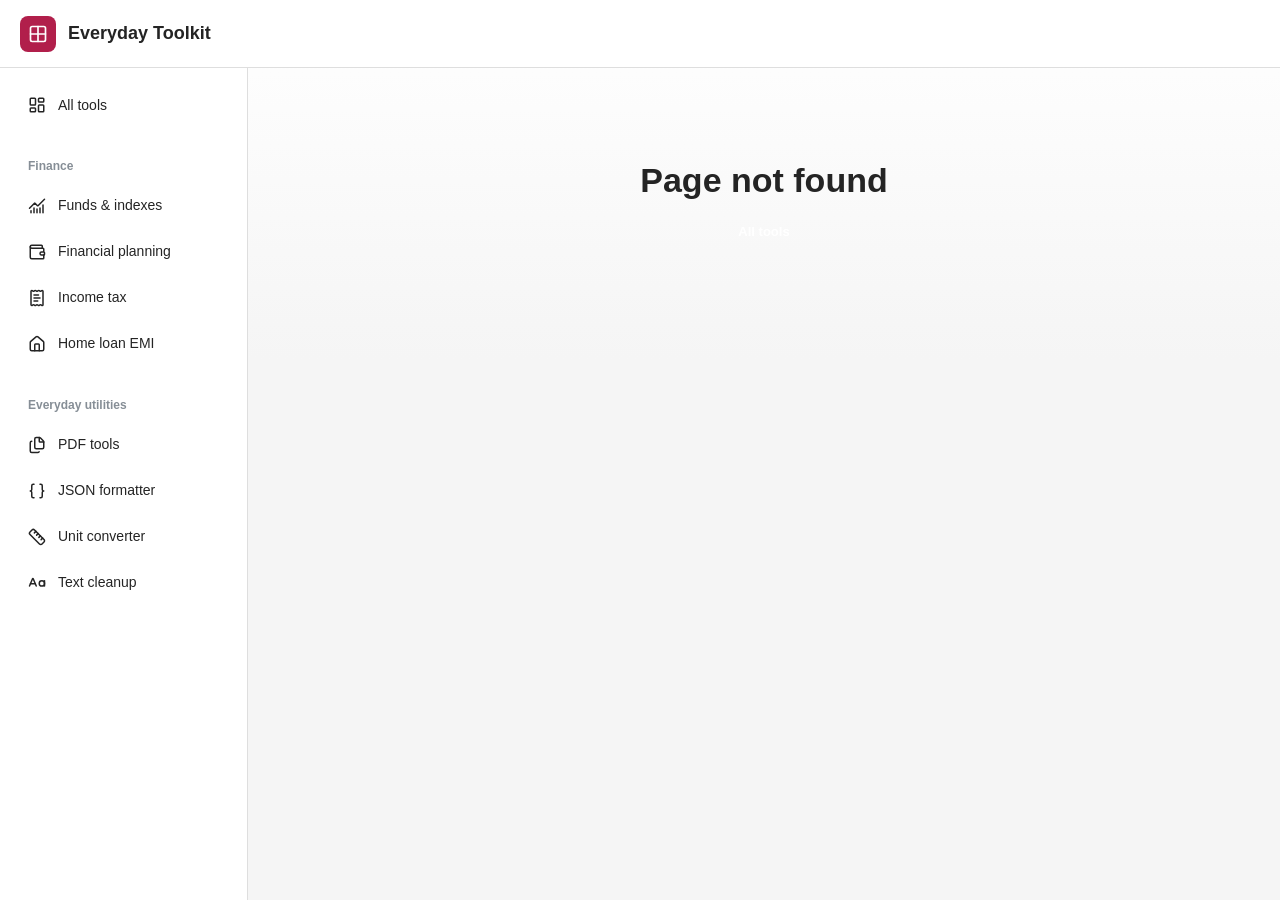
==== commit 34cccd6a: "UI Updated" ====
--- a/index.html
+++ b/index.html
@@ -1,17 +1,15 @@
-<!doctype html>
-<html lang="en">
-  <head>
-    <meta charset="UTF-8" />
-    <link rel="icon" type="image/svg+xml" href="/vite.svg" />
-    <meta name="viewport" content="width=device-width, initial-scale=1.0" />
-    <meta name="description" content="A collection of financial tools — mutual fund analysis, rolling returns, CAGR calculations, home loan EMI calculator, and more." />
-    <meta name="keywords" content="financial tools, mutual fund analysis, rolling returns, CAGR calculator, EMI calculator, home loan calculator, investment analysis, Indian mutual funds, Nifty index analysis" />
-    <title>Financial Tools Hub</title>
-    <script type="module" crossorigin src="./assets/index-Bv_qY0wv.js"></script>
-    <link rel="stylesheet" crossorigin href="./assets/index-9Qdp2s17.css">
-  </head>
-  <body>
-    <div id="root"></div>-
-  </body>
-</html>
+<!DOCTYPE html><html lang="en" data-mantine-color-scheme="light"><head>
+    <meta charset="UTF-8">
+    <link rel="icon" type="image/svg+xml" href="/toolkit.svg">
+    <meta name="viewport" content="width=device-width, initial-scale=1.0">
+    <meta name="description" content="Financial calculators and everyday utilities: compare Nifty indices and mutual funds, plan investments and loans, work with PDFs, format JSON, and convert units.">
+    <title>Everyday Toolkit - Financial Calculators &amp; Online Utilities</title>
+    <script type="module" crossorigin="" src="/assets/index-A09aYmV0.js"></script>
+    <link rel="stylesheet" crossorigin="" href="/assets/index-BHc6Zsi1.css">
+  <meta name="robots" content="index, follow"><meta property="og:title" content="Everyday Toolkit - Financial Calculators &amp; Online Utilities"><meta property="og:description" content="Financial calculators and everyday utilities: compare Nifty indices and mutual funds, plan investments and loans, work with PDFs, format JSON, and convert units."><meta property="og:site_name" content="Everyday Toolkit"><meta property="og:type" content="website"><meta name="twitter:card" content="summary"><meta name="twitter:title" content="Everyday Toolkit - Financial Calculators &amp; Online Utilities"><meta name="twitter:description" content="Financial calculators and everyday utilities: compare Nifty indices and mutual funds, plan investments and loans, work with PDFs, format JSON, and convert units."></head>
+  <body>
+    <div id="root"><style data-mantine-styles="true">:root{--mantine-font-family: "Segoe UI", Aptos, Calibri, sans-serif;--mantine-font-family-headings: "Segoe UI", Aptos, Calibri, sans-serif;--mantine-radius-default: 8px;--mantine-primary-color-filled: var(--mantine-color-rose-filled);--mantine-primary-color-filled-hover: var(--mantine-color-rose-filled-hover);--mantine-primary-color-light: var(--mantine-color-rose-light);--mantine-primary-color-light-hover: var(--mantine-color-rose-light-hover);--mantine-primary-color-light-color: var(--mantine-color-rose-light-color);--mantine-radius-xs: 4px;--mantine-radius-sm: 6px;--mantine-radius-md: 8px;--mantine-radius-lg: 10px;--mantine-radius-xl: 16px;--mantine-primary-color-0: var(--mantine-color-rose-0);--mantine-primary-color-1: var(--mantine-color-rose-1);--mantine-primary-color-2: var(--mantine-color-rose-2);--mantine-primary-color-3: var(--mantine-color-rose-3);--mantine-primary-color-4: var(--mantine-color-rose-4);--mantine-primary-color-5: var(--mantine-color-rose-5);--mantine-primary-color-6: var(--mantine-color-rose-6);--mantine-primary-color-7: var(--mantine-color-rose-7);--mantine-primary-color-8: var(--mantine-color-rose-8);--mantine-primary-color-9: var(--mantine-color-rose-9);--mantine-color-rose-0: #fff0f4;--mantine-color-rose-1: #ffdee8;--mantine-color-rose-2: #f8bbce;--mantine-color-rose-3: #ee93af;--mantine-color-rose-4: #df6b90;--mantine-color-rose-5: #cb3e6b;--mantine-color-rose-6: #b11f4b;--mantine-color-rose-7: #9a1a41;--mantine-color-rose-8: #811735;--mantine-color-rose-9: #68122b;}:root[data-mantine-color-scheme="dark"]{--mantine-color-anchor: var(--mantine-color-rose-4);--mantine-color-rose-text: var(--mantine-color-rose-4);--mantine-color-rose-filled: var(--mantine-color-rose-8);--mantine-color-rose-filled-hover: var(--mantine-color-rose-9);--mantine-color-rose-light: rgba(177, 31, 75, 0.15);--mantine-color-rose-light-hover: rgba(177, 31, 75, 0.2);--mantine-color-rose-light-color: var(--mantine-color-rose-3);--mantine-color-rose-outline: var(--mantine-color-rose-4);--mantine-color-rose-outline-hover: rgba(223, 107, 144, 0.05);}:root[data-mantine-color-scheme="light"]{--mantine-color-anchor: var(--mantine-color-rose-6);--mantine-color-rose-text: var(--mantine-color-rose-filled);--mantine-color-rose-filled: var(--mantine-color-rose-6);--mantine-color-rose-filled-hover: var(--mantine-color-rose-7);--mantine-color-rose-light: rgba(177, 31, 75, 0.1);--mantine-color-rose-light-hover: rgba(177, 31, 75, 0.12);--mantine-color-rose-light-color: var(--mantine-color-rose-6);--mantine-color-rose-outline: var(--mantine-color-rose-6);--mantine-color-rose-outline-hover: rgba(177, 31, 75, 0.05);}</style><style data-mantine-styles="classes">@media (max-width: 35.99375em) {.mantine-visible-from-xs {display: none !important;}}@media (min-width: 36em) {.mantine-hidden-from-xs {display: none !important;}}@media (max-width: 47.99375em) {.mantine-visible-from-sm {display: none !important;}}@media (min-width: 48em) {.mantine-hidden-from-sm {display: none !important;}}@media (max-width: 61.99375em) {.mantine-visible-from-md {display: none !important;}}@media (min-width: 62em) {.mantine-hidden-from-md {display: none !important;}}@media (max-width: 74.99375em) {.mantine-visible-from-lg {display: none !important;}}@media (min-width: 75em) {.mantine-hidden-from-lg {display: none !important;}}@media (max-width: 87.99375em) {.mantine-visible-from-xl {display: none !important;}}@media (min-width: 88em) {.mantine-hidden-from-xl {display: none !important;}}</style><style data-mantine-styles="inline">:root{--app-shell-navbar-width:calc(15.5rem * var(--mantine-scale));--app-shell-navbar-offset:calc(15.5rem * var(--mantine-scale));--app-shell-header-height:calc(4.25rem * var(--mantine-scale));--app-shell-header-offset:calc(4.25rem * var(--mantine-scale));--app-shell-padding:0px;}@media(max-width: 61.99375em){:root{--app-shell-navbar-width:100%;--app-shell-navbar-offset:0px;--app-shell-navbar-transform:translateX(calc(var(--app-shell-navbar-width) * -1));--app-shell-navbar-transform-rtl:translateX(var(--app-shell-navbar-width));}}</style><div class="site-shell m_89ab340 mantine-AppShell-root" style="--app-shell-transition-duration: 200ms; --app-shell-transition-timing-function: ease;"><a class="skip-link" href="#main-content">Skip to content</a><header class="m_3b16f56b mantine-AppShell-header right-scroll-bar-position site-header" data-with-border="true" style="--app-shell-header-z-index: 100;"><div class="m_4081bf90 mantine-Group-root" style="--group-gap: var(--mantine-spacing-sm); --group-align: center; --group-justify: flex-start; --group-wrap: nowrap; padding-inline: var(--mantine-spacing-lg); height: 100%;"><button class="mantine-focus-auto m_fea6bf1a mantine-Burger-root m_87cf2631 mantine-UnstyledButton-root mantine-hidden-from-md" data-size="sm" type="button" aria-label="Open navigation" aria-controls="tool-navigation" aria-expanded="false" style="--burger-size: var(--burger-size-sm);"><div class="m_d4fb9cad mantine-Burger-burger" data-reduce-motion="true"></div></button><a class="site-brand m_4081bf90 mantine-Group-root" href="/" style="--group-gap: var(--mantine-spacing-sm); --group-align: center; --group-justify: flex-start; --group-wrap: nowrap;"><div class="m_7341320d mantine-ThemeIcon-root" data-variant="filled" radius="md" style="--ti-size: calc(2.25rem * var(--mantine-scale)); --ti-radius: var(--mantine-radius-md); --ti-bg: var(--mantine-color-rose-filled); --ti-color: var(--mantine-color-white); --ti-bd: calc(0.0625rem * var(--mantine-scale)) solid transparent;"><svg xmlns="http://www.w3.org/2000/svg" width="20" height="20" viewBox="0 0 24 24" fill="none" stroke="currentColor" stroke-width="2" stroke-linecap="round" stroke-linejoin="round" class="lucide lucide-grid-2x2 lucide-grid-2-x-2" aria-hidden="true"><path d="M12 3v18"></path><path d="M3 12h18"></path><rect x="3" y="3" width="18" height="18" rx="2"></rect></svg></div><p class="mantine-focus-auto m_b6d8b162 mantine-Text-root" data-size="lg" style="--text-fz: var(--mantine-font-size-lg); --text-lh: var(--mantine-line-height-lg); font-weight: 750;">Everyday Toolkit</p></a></div></header><nav class="m_45252eee mantine-AppShell-navbar site-navbar" data-with-border="true" id="tool-navigation" style="--app-shell-navbar-z-index: calc(100 + 1); padding: var(--mantine-spacing-md);"><div class="m_6dcfc7c7 mantine-AppShell-section" data-grow="true" style="overflow-y: auto;"><a class="mantine-focus-auto site-nav-link m_f0824112 mantine-NavLink-root m_87cf2631 mantine-UnstyledButton-root" data-active="true" href="/"><span class="m_690090b5 mantine-NavLink-section" data-position="left"><svg xmlns="http://www.w3.org/2000/svg" width="18" height="18" viewBox="0 0 24 24" fill="none" stroke="currentColor" stroke-width="2" stroke-linecap="round" stroke-linejoin="round" class="lucide lucide-layout-dashboard" aria-hidden="true"><rect width="7" height="9" x="3" y="3" rx="1"></rect><rect width="7" height="5" x="14" y="3" rx="1"></rect><rect width="7" height="9" x="14" y="12" rx="1"></rect><rect width="7" height="5" x="3" y="16" rx="1"></rect></svg></span><div class="m_f07af9d2 mantine-NavLink-body"><span class="m_1f6ac4c4 mantine-NavLink-label">All tools</span><span class="m_57492dcc mantine-NavLink-description" data-active="true"></span></div></a><div class="m_6d731127 mantine-Stack-root" style="--stack-gap: calc(0.25rem * var(--mantine-scale)); --stack-align: stretch; --stack-justify: flex-start; margin-top: var(--mantine-spacing-xl);"><p class="mantine-focus-auto m_b6d8b162 mantine-Text-root" data-size="xs" style="--text-fz: var(--mantine-font-size-xs); --text-lh: var(--mantine-line-height-xs); margin-bottom: calc(0.375rem * var(--mantine-scale)); padding-inline: var(--mantine-spacing-sm); color: var(--mantine-color-dimmed); font-weight: 700;">Finance</p><a class="mantine-focus-auto site-nav-link m_f0824112 mantine-NavLink-root m_87cf2631 mantine-UnstyledButton-root" color="blue" href="/nifty-analysis" style="--nl-bg: var(--mantine-color-blue-light); --nl-hover: var(--mantine-color-blue-light-hover); --nl-color: var(--mantine-color-blue-light-color);"><span class="m_690090b5 mantine-NavLink-section" data-position="left"><svg xmlns="http://www.w3.org/2000/svg" width="18" height="18" viewBox="0 0 24 24" fill="none" stroke="currentColor" stroke-width="2" stroke-linecap="round" stroke-linejoin="round" class="lucide lucide-chart-no-axes-combined" aria-hidden="true"><path d="M12 16v5"></path><path d="M16 14.639V21"></path><path d="M20 10.656V21"></path><path d="m22 3-8.646 8.646a.5.5 0 0 1-.708 0L9.354 8.354a.5.5 0 0 0-.707 0L2 15"></path><path d="M4 18.463V21"></path><path d="M8 14.656V21"></path></svg></span><div class="m_f07af9d2 mantine-NavLink-body"><span class="m_1f6ac4c4 mantine-NavLink-label">Funds &amp; indexes</span><span class="m_57492dcc mantine-NavLink-description"></span></div></a><a class="mantine-focus-auto site-nav-link m_f0824112 mantine-NavLink-root m_87cf2631 mantine-UnstyledButton-root" color="green" href="/financial-planner" style="--nl-bg: var(--mantine-color-green-light); --nl-hover: var(--mantine-color-green-light-hover); --nl-color: var(--mantine-color-green-light-color);"><span class="m_690090b5 mantine-NavLink-section" data-position="left"><svg xmlns="http://www.w3.org/2000/svg" width="18" height="18" viewBox="0 0 24 24" fill="none" stroke="currentColor" stroke-width="2" stroke-linecap="round" stroke-linejoin="round" class="lucide lucide-wallet" aria-hidden="true"><path d="M19 7V4a1 1 0 0 0-1-1H5a2 2 0 0 0 0 4h15a1 1 0 0 1 1 1v4h-3a2 2 0 0 0 0 4h3a1 1 0 0 0 1-1v-2a1 1 0 0 0-1-1"></path><path d="M3 5v14a2 2 0 0 0 2 2h15a1 1 0 0 0 1-1v-4"></path></svg></span><div class="m_f07af9d2 mantine-NavLink-body"><span class="m_1f6ac4c4 mantine-NavLink-label">Financial planning</span><span class="m_57492dcc mantine-NavLink-description"></span></div></a><a class="mantine-focus-auto site-nav-link m_f0824112 mantine-NavLink-root m_87cf2631 mantine-UnstyledButton-root" color="rose" href="/income-tax-calculator" style="--nl-bg: var(--mantine-color-rose-light); --nl-hover: var(--mantine-color-rose-light-hover); --nl-color: var(--mantine-color-rose-light-color);"><span class="m_690090b5 mantine-NavLink-section" data-position="left"><svg xmlns="http://www.w3.org/2000/svg" width="18" height="18" viewBox="0 0 24 24" fill="none" stroke="currentColor" stroke-width="2" stroke-linecap="round" stroke-linejoin="round" class="lucide lucide-receipt-text" aria-hidden="true"><path d="M13 16H8"></path><path d="M14 8H8"></path><path d="M16 12H8"></path><path d="M4 3a1 1 0 0 1 1-1 1.3 1.3 0 0 1 .7.2l.933.6a1.3 1.3 0 0 0 1.4 0l.934-.6a1.3 1.3 0 0 1 1.4 0l.933.6a1.3 1.3 0 0 0 1.4 0l.933-.6a1.3 1.3 0 0 1 1.4 0l.934.6a1.3 1.3 0 0 0 1.4 0l.933-.6A1.3 1.3 0 0 1 19 2a1 1 0 0 1 1 1v18a1 1 0 0 1-1 1 1.3 1.3 0 0 1-.7-.2l-.933-.6a1.3 1.3 0 0 0-1.4 0l-.934.6a1.3 1.3 0 0 1-1.4 0l-.933-.6a1.3 1.3 0 0 0-1.4 0l-.933.6a1.3 1.3 0 0 1-1.4 0l-.934-.6a1.3 1.3 0 0 0-1.4 0l-.933.6a1.3 1.3 0 0 1-.7.2 1 1 0 0 1-1-1z"></path></svg></span><div class="m_f07af9d2 mantine-NavLink-body"><span class="m_1f6ac4c4 mantine-NavLink-label">Income tax</span><span class="m_57492dcc mantine-NavLink-description"></span></div></a><a class="mantine-focus-auto site-nav-link m_f0824112 mantine-NavLink-root m_87cf2631 mantine-UnstyledButton-root" color="orange" href="/home-loan-emi-calculator" style="--nl-bg: var(--mantine-color-orange-light); --nl-hover: var(--mantine-color-orange-light-hover); --nl-color: var(--mantine-color-orange-light-color);"><span class="m_690090b5 mantine-NavLink-section" data-position="left"><svg xmlns="http://www.w3.org/2000/svg" width="18" height="18" viewBox="0 0 24 24" fill="none" stroke="currentColor" stroke-width="2" stroke-linecap="round" stroke-linejoin="round" class="lucide lucide-house lucide-home" aria-hidden="true"><path d="M15 21v-8a1 1 0 0 0-1-1h-4a1 1 0 0 0-1 1v8"></path><path d="M3 10a2 2 0 0 1 .709-1.528l7-6a2 2 0 0 1 2.582 0l7 6A2 2 0 0 1 21 10v9a2 2 0 0 1-2 2H5a2 2 0 0 1-2-2z"></path></svg></span><div class="m_f07af9d2 mantine-NavLink-body"><span class="m_1f6ac4c4 mantine-NavLink-label">Home loan EMI</span><span class="m_57492dcc mantine-NavLink-description"></span></div></a></div><div class="m_6d731127 mantine-Stack-root" style="--stack-gap: calc(0.25rem * var(--mantine-scale)); --stack-align: stretch; --stack-justify: flex-start; margin-top: var(--mantine-spacing-xl);"><p class="mantine-focus-auto m_b6d8b162 mantine-Text-root" data-size="xs" style="--text-fz: var(--mantine-font-size-xs); --text-lh: var(--mantine-line-height-xs); margin-bottom: calc(0.375rem * var(--mantine-scale)); padding-inline: var(--mantine-spacing-sm); color: var(--mantine-color-dimmed); font-weight: 700;">Everyday utilities</p><a class="mantine-focus-auto site-nav-link m_f0824112 mantine-NavLink-root m_87cf2631 mantine-UnstyledButton-root" color="rose" href="/pdf-tools" style="--nl-bg: var(--mantine-color-rose-light); --nl-hover: var(--mantine-color-rose-light-hover); --nl-color: var(--mantine-color-rose-light-color);"><span class="m_690090b5 mantine-NavLink-section" data-position="left"><svg xmlns="http://www.w3.org/2000/svg" width="18" height="18" viewBox="0 0 24 24" fill="none" stroke="currentColor" stroke-width="2" stroke-linecap="round" stroke-linejoin="round" class="lucide lucide-files" aria-hidden="true"><path d="M15 2h-4a2 2 0 0 0-2 2v11a2 2 0 0 0 2 2h8a2 2 0 0 0 2-2V8"></path><path d="M16.706 2.706A2.4 2.4 0 0 0 15 2v5a1 1 0 0 0 1 1h5a2.4 2.4 0 0 0-.706-1.706z"></path><path d="M5 7a2 2 0 0 0-2 2v11a2 2 0 0 0 2 2h8a2 2 0 0 0 1.732-1"></path></svg></span><div class="m_f07af9d2 mantine-NavLink-body"><span class="m_1f6ac4c4 mantine-NavLink-label">PDF tools</span><span class="m_57492dcc mantine-NavLink-description"></span></div></a><a class="mantine-focus-auto site-nav-link m_f0824112 mantine-NavLink-root m_87cf2631 mantine-UnstyledButton-root" color="blue" href="/json-formatter" style="--nl-bg: var(--mantine-color-blue-light); --nl-hover: var(--mantine-color-blue-light-hover); --nl-color: var(--mantine-color-blue-light-color);"><span class="m_690090b5 mantine-NavLink-section" data-position="left"><svg xmlns="http://www.w3.org/2000/svg" width="18" height="18" viewBox="0 0 24 24" fill="none" stroke="currentColor" stroke-width="2" stroke-linecap="round" stroke-linejoin="round" class="lucide lucide-braces lucide-curly-braces" aria-hidden="true"><path d="M8 3H7a2 2 0 0 0-2 2v5a2 2 0 0 1-2 2 2 2 0 0 1 2 2v5c0 1.1.9 2 2 2h1"></path><path d="M16 21h1a2 2 0 0 0 2-2v-5c0-1.1.9-2 2-2a2 2 0 0 1-2-2V5a2 2 0 0 0-2-2h-1"></path></svg></span><div class="m_f07af9d2 mantine-NavLink-body"><span class="m_1f6ac4c4 mantine-NavLink-label">JSON formatter</span><span class="m_57492dcc mantine-NavLink-description"></span></div></a><a class="mantine-focus-auto site-nav-link m_f0824112 mantine-NavLink-root m_87cf2631 mantine-UnstyledButton-root" color="orange" href="/unit-converter" style="--nl-bg: var(--mantine-color-orange-light); --nl-hover: var(--mantine-color-orange-light-hover); --nl-color: var(--mantine-color-orange-light-color);"><span class="m_690090b5 mantine-NavLink-section" data-position="left"><svg xmlns="http://www.w3.org/2000/svg" width="18" height="18" viewBox="0 0 24 24" fill="none" stroke="currentColor" stroke-width="2" stroke-linecap="round" stroke-linejoin="round" class="lucide lucide-ruler" aria-hidden="true"><path d="M21.3 15.3a2.4 2.4 0 0 1 0 3.4l-2.6 2.6a2.4 2.4 0 0 1-3.4 0L2.7 8.7a2.41 2.41 0 0 1 0-3.4l2.6-2.6a2.41 2.41 0 0 1 3.4 0Z"></path><path d="m14.5 12.5 2-2"></path><path d="m11.5 9.5 2-2"></path><path d="m8.5 6.5 2-2"></path><path d="m17.5 15.5 2-2"></path></svg></span><div class="m_f07af9d2 mantine-NavLink-body"><span class="m_1f6ac4c4 mantine-NavLink-label">Unit converter</span><span class="m_57492dcc mantine-NavLink-description"></span></div></a><a class="mantine-focus-auto site-nav-link m_f0824112 mantine-NavLink-root m_87cf2631 mantine-UnstyledButton-root" color="green" href="/text-tools" style="--nl-bg: var(--mantine-color-green-light); --nl-hover: var(--mantine-color-green-light-hover); --nl-color: var(--mantine-color-green-light-color);"><span class="m_690090b5 mantine-NavLink-section" data-position="left"><svg xmlns="http://www.w3.org/2000/svg" width="18" height="18" viewBox="0 0 24 24" fill="none" stroke="currentColor" stroke-width="2" stroke-linecap="round" stroke-linejoin="round" class="lucide lucide-case-sensitive" aria-hidden="true"><path d="m2 16 4.039-9.69a.5.5 0 0 1 .923 0L11 16"></path><path d="M22 9v7"></path><path d="M3.304 13h6.392"></path><circle cx="18.5" cy="12.5" r="3.5"></circle></svg></span><div class="m_f07af9d2 mantine-NavLink-body"><span class="m_1f6ac4c4 mantine-NavLink-label">Text cleanup</span><span class="m_57492dcc mantine-NavLink-description"></span></div></a></div></div></nav><main class="m_8983817 mantine-AppShell-main" id="main-content" tabindex="-1"><div class="workspace-content"><div class="tool-directory"><div class="directory-heading m_4081bf90 mantine-Group-root" style="--group-gap: var(--mantine-spacing-lg); --group-align: end; --group-justify: space-between; --group-wrap: wrap;"><h1 class="m_8a5d1357 mantine-Title-root" data-order="1" style="--title-fw: var(--mantine-h1-font-weight); --title-lh: var(--mantine-h1-line-height); --title-fz: var(--mantine-h1-font-size);">All tools</h1><div class="tool-search m_46b77525 mantine-InputWrapper-root mantine-TextInput-root"><div class="m_6c018570 mantine-Input-wrapper mantine-TextInput-wrapper" data-variant="default" data-with-left-section="true"><div data-position="left" class="m_82577fc2 mantine-Input-section mantine-TextInput-section"><svg xmlns="http://www.w3.org/2000/svg" width="17" height="17" viewBox="0 0 24 24" fill="none" stroke="currentColor" stroke-width="2" stroke-linecap="round" stroke-linejoin="round" class="lucide lucide-search" aria-hidden="true"><path d="m21 21-4.34-4.34"></path><circle cx="11" cy="11" r="8"></circle></svg></div><input class="m_8fb7ebe7 mantine-Input-input mantine-TextInput-input" data-variant="default" aria-label="Search tools" placeholder="Search tools" type="search" aria-invalid="false" id="mantine-xrvjgnp15" value=""></div></div></div><section class="directory-section" aria-labelledby="category-finance"><div class="m_4081bf90 mantine-Group-root" style="--group-gap: var(--mantine-spacing-sm); --group-align: center; --group-justify: flex-start; --group-wrap: wrap; margin-bottom: var(--mantine-spacing-md);"><h2 class="m_8a5d1357 mantine-Title-root" data-size="h4" data-order="2" id="category-finance" style="--title-fw: var(--mantine-h4-font-weight); --title-lh: var(--mantine-h4-line-height); --title-fz: var(--mantine-h4-font-size);">Finance</h2><div class="m_347db0ec mantine-Badge-root" data-variant="light" data-size="sm" style="--badge-height: var(--badge-height-sm); --badge-padding-x: var(--badge-padding-x-sm); --badge-fz: var(--badge-fz-sm); --badge-bg: var(--mantine-color-gray-light); --badge-color: var(--mantine-color-gray-light-color); --badge-bd: calc(0.0625rem * var(--mantine-scale)) solid transparent;"><span class="m_5add502a mantine-Badge-label">4</span></div></div><style data-mantine-styles="inline">.__m__-r25{--sg-spacing-x:var(--mantine-spacing-md);--sg-spacing-y:var(--mantine-spacing-md);--sg-cols:1;}@media(min-width: 36em){.__m__-r25{--sg-cols:2;}}@media(min-width: 88em){.__m__-r25{--sg-cols:4;}}</style><div class="m_2415a157 mantine-SimpleGrid-root __m__-r25"><a class="tool-tile m_e615b15f mantine-Card-root m_1b7284a3 mantine-Paper-root" data-with-border="true" data-accent="blue" href="/nifty-analysis" style="--card-padding: var(--mantine-spacing-lg);"><div class="m_4081bf90 mantine-Group-root" style="--group-gap: var(--mantine-spacing-md); --group-align: center; --group-justify: space-between; --group-wrap: wrap; margin-bottom: var(--mantine-spacing-xl);"><div class="m_7341320d mantine-ThemeIcon-root" data-variant="light" color="blue" radius="md" style="--ti-size: calc(2.875rem * var(--mantine-scale)); --ti-radius: var(--mantine-radius-md); --ti-bg: var(--mantine-color-blue-light); --ti-color: var(--mantine-color-blue-light-color); --ti-bd: calc(0.0625rem * var(--mantine-scale)) solid transparent;"><svg xmlns="http://www.w3.org/2000/svg" width="25" height="25" viewBox="0 0 24 24" fill="none" stroke="currentColor" stroke-width="1.7" stroke-linecap="round" stroke-linejoin="round" class="lucide lucide-chart-no-axes-combined" aria-hidden="true"><path d="M12 16v5"></path><path d="M16 14.639V21"></path><path d="M20 10.656V21"></path><path d="m22 3-8.646 8.646a.5.5 0 0 1-.708 0L9.354 8.354a.5.5 0 0 0-.707 0L2 15"></path><path d="M4 18.463V21"></path><path d="M8 14.656V21"></path></svg></div><svg xmlns="http://www.w3.org/2000/svg" width="18" height="18" viewBox="0 0 24 24" fill="none" stroke="currentColor" stroke-width="2" stroke-linecap="round" stroke-linejoin="round" class="lucide lucide-arrow-up-right tool-tile-arrow" aria-hidden="true"><path d="M7 7h10v10"></path><path d="M7 17 17 7"></path></svg></div><h3 class="m_8a5d1357 mantine-Title-root" data-size="h5" data-order="3" style="--title-fw: var(--mantine-h5-font-weight); --title-lh: var(--mantine-h5-line-height); --title-fz: var(--mantine-h5-font-size);">Mutual Funds &amp; Nifty Indexes Analysis</h3></a><a class="tool-tile m_e615b15f mantine-Card-root m_1b7284a3 mantine-Paper-root" data-with-border="true" data-accent="green" href="/financial-planner" style="--card-padding: var(--mantine-spacing-lg);"><div class="m_4081bf90 mantine-Group-root" style="--group-gap: var(--mantine-spacing-md); --group-align: center; --group-justify: space-between; --group-wrap: wrap; margin-bottom: var(--mantine-spacing-xl);"><div class="m_7341320d mantine-ThemeIcon-root" data-variant="light" color="green" radius="md" style="--ti-size: calc(2.875rem * var(--mantine-scale)); --ti-radius: var(--mantine-radius-md); --ti-bg: var(--mantine-color-green-light); --ti-color: var(--mantine-color-green-light-color); --ti-bd: calc(0.0625rem * var(--mantine-scale)) solid transparent;"><svg xmlns="http://www.w3.org/2000/svg" width="25" height="25" viewBox="0 0 24 24" fill="none" stroke="currentColor" stroke-width="1.7" stroke-linecap="round" stroke-linejoin="round" class="lucide lucide-wallet" aria-hidden="true"><path d="M19 7V4a1 1 0 0 0-1-1H5a2 2 0 0 0 0 4h15a1 1 0 0 1 1 1v4h-3a2 2 0 0 0 0 4h3a1 1 0 0 0 1-1v-2a1 1 0 0 0-1-1"></path><path d="M3 5v14a2 2 0 0 0 2 2h15a1 1 0 0 0 1-1v-4"></path></svg></div><svg xmlns="http://www.w3.org/2000/svg" width="18" height="18" viewBox="0 0 24 24" fill="none" stroke="currentColor" stroke-width="2" stroke-linecap="round" stroke-linejoin="round" class="lucide lucide-arrow-up-right tool-tile-arrow" aria-hidden="true"><path d="M7 7h10v10"></path><path d="M7 17 17 7"></path></svg></div><h3 class="m_8a5d1357 mantine-Title-root" data-size="h5" data-order="3" style="--title-fw: var(--mantine-h5-font-weight); --title-lh: var(--mantine-h5-line-height); --title-fz: var(--mantine-h5-font-size);">Financial Planning</h3></a><a class="tool-tile m_e615b15f mantine-Card-root m_1b7284a3 mantine-Paper-root" data-with-border="true" data-accent="rose" href="/income-tax-calculator" style="--card-padding: var(--mantine-spacing-lg);"><div class="m_4081bf90 mantine-Group-root" style="--group-gap: var(--mantine-spacing-md); --group-align: center; --group-justify: space-between; --group-wrap: wrap; margin-bottom: var(--mantine-spacing-xl);"><div class="m_7341320d mantine-ThemeIcon-root" data-variant="light" color="rose" radius="md" style="--ti-size: calc(2.875rem * var(--mantine-scale)); --ti-radius: var(--mantine-radius-md); --ti-bg: var(--mantine-color-rose-light); --ti-color: var(--mantine-color-rose-light-color); --ti-bd: calc(0.0625rem * var(--mantine-scale)) solid transparent;"><svg xmlns="http://www.w3.org/2000/svg" width="25" height="25" viewBox="0 0 24 24" fill="none" stroke="currentColor" stroke-width="1.7" stroke-linecap="round" stroke-linejoin="round" class="lucide lucide-receipt-text" aria-hidden="true"><path d="M13 16H8"></path><path d="M14 8H8"></path><path d="M16 12H8"></path><path d="M4 3a1 1 0 0 1 1-1 1.3 1.3 0 0 1 .7.2l.933.6a1.3 1.3 0 0 0 1.4 0l.934-.6a1.3 1.3 0 0 1 1.4 0l.933.6a1.3 1.3 0 0 0 1.4 0l.933-.6a1.3 1.3 0 0 1 1.4 0l.934.6a1.3 1.3 0 0 0 1.4 0l.933-.6A1.3 1.3 0 0 1 19 2a1 1 0 0 1 1 1v18a1 1 0 0 1-1 1 1.3 1.3 0 0 1-.7-.2l-.933-.6a1.3 1.3 0 0 0-1.4 0l-.934.6a1.3 1.3 0 0 1-1.4 0l-.933-.6a1.3 1.3 0 0 0-1.4 0l-.933.6a1.3 1.3 0 0 1-1.4 0l-.934-.6a1.3 1.3 0 0 0-1.4 0l-.933.6a1.3 1.3 0 0 1-.7.2 1 1 0 0 1-1-1z"></path></svg></div><svg xmlns="http://www.w3.org/2000/svg" width="18" height="18" viewBox="0 0 24 24" fill="none" stroke="currentColor" stroke-width="2" stroke-linecap="round" stroke-linejoin="round" class="lucide lucide-arrow-up-right tool-tile-arrow" aria-hidden="true"><path d="M7 7h10v10"></path><path d="M7 17 17 7"></path></svg></div><h3 class="m_8a5d1357 mantine-Title-root" data-size="h5" data-order="3" style="--title-fw: var(--mantine-h5-font-weight); --title-lh: var(--mantine-h5-line-height); --title-fz: var(--mantine-h5-font-size);">Income Tax Calculator</h3></a><a class="tool-tile m_e615b15f mantine-Card-root m_1b7284a3 mantine-Paper-root" data-with-border="true" data-accent="orange" href="/home-loan-emi-calculator" style="--card-padding: var(--mantine-spacing-lg);"><div class="m_4081bf90 mantine-Group-root" style="--group-gap: var(--mantine-spacing-md); --group-align: center; --group-justify: space-between; --group-wrap: wrap; margin-bottom: var(--mantine-spacing-xl);"><div class="m_7341320d mantine-ThemeIcon-root" data-variant="light" color="orange" radius="md" style="--ti-size: calc(2.875rem * var(--mantine-scale)); --ti-radius: var(--mantine-radius-md); --ti-bg: var(--mantine-color-orange-light); --ti-color: var(--mantine-color-orange-light-color); --ti-bd: calc(0.0625rem * var(--mantine-scale)) solid transparent;"><svg xmlns="http://www.w3.org/2000/svg" width="25" height="25" viewBox="0 0 24 24" fill="none" stroke="currentColor" stroke-width="1.7" stroke-linecap="round" stroke-linejoin="round" class="lucide lucide-house lucide-home" aria-hidden="true"><path d="M15 21v-8a1 1 0 0 0-1-1h-4a1 1 0 0 0-1 1v8"></path><path d="M3 10a2 2 0 0 1 .709-1.528l7-6a2 2 0 0 1 2.582 0l7 6A2 2 0 0 1 21 10v9a2 2 0 0 1-2 2H5a2 2 0 0 1-2-2z"></path></svg></div><svg xmlns="http://www.w3.org/2000/svg" width="18" height="18" viewBox="0 0 24 24" fill="none" stroke="currentColor" stroke-width="2" stroke-linecap="round" stroke-linejoin="round" class="lucide lucide-arrow-up-right tool-tile-arrow" aria-hidden="true"><path d="M7 7h10v10"></path><path d="M7 17 17 7"></path></svg></div><h3 class="m_8a5d1357 mantine-Title-root" data-size="h5" data-order="3" style="--title-fw: var(--mantine-h5-font-weight); --title-lh: var(--mantine-h5-line-height); --title-fz: var(--mantine-h5-font-size);">Home Loan EMI Calculator</h3></a></div></section><section class="directory-section" aria-labelledby="category-utilities"><div class="m_4081bf90 mantine-Group-root" style="--group-gap: var(--mantine-spacing-sm); --group-align: center; --group-justify: flex-start; --group-wrap: wrap; margin-bottom: var(--mantine-spacing-md);"><h2 class="m_8a5d1357 mantine-Title-root" data-size="h4" data-order="2" id="category-utilities" style="--title-fw: var(--mantine-h4-font-weight); --title-lh: var(--mantine-h4-line-height); --title-fz: var(--mantine-h4-font-size);">Everyday utilities</h2><div class="m_347db0ec mantine-Badge-root" data-variant="light" data-size="sm" style="--badge-height: var(--badge-height-sm); --badge-padding-x: var(--badge-padding-x-sm); --badge-fz: var(--badge-fz-sm); --badge-bg: var(--mantine-color-gray-light); --badge-color: var(--mantine-color-gray-light-color); --badge-bd: calc(0.0625rem * var(--mantine-scale)) solid transparent;"><span class="m_5add502a mantine-Badge-label">4</span></div></div><style data-mantine-styles="inline">.__m__-r2q{--sg-spacing-x:var(--mantine-spacing-md);--sg-spacing-y:var(--mantine-spacing-md);--sg-cols:1;}@media(min-width: 36em){.__m__-r2q{--sg-cols:2;}}@media(min-width: 88em){.__m__-r2q{--sg-cols:4;}}</style><div class="m_2415a157 mantine-SimpleGrid-root __m__-r2q"><a class="tool-tile m_e615b15f mantine-Card-root m_1b7284a3 mantine-Paper-root" data-with-border="true" data-accent="rose" href="/pdf-tools" style="--card-padding: var(--mantine-spacing-lg);"><div class="m_4081bf90 mantine-Group-root" style="--group-gap: var(--mantine-spacing-md); --group-align: center; --group-justify: space-between; --group-wrap: wrap; margin-bottom: var(--mantine-spacing-xl);"><div class="m_7341320d mantine-ThemeIcon-root" data-variant="light" color="rose" radius="md" style="--ti-size: calc(2.875rem * var(--mantine-scale)); --ti-radius: var(--mantine-radius-md); --ti-bg: var(--mantine-color-rose-light); --ti-color: var(--mantine-color-rose-light-color); --ti-bd: calc(0.0625rem * var(--mantine-scale)) solid transparent;"><svg xmlns="http://www.w3.org/2000/svg" width="25" height="25" viewBox="0 0 24 24" fill="none" stroke="currentColor" stroke-width="1.7" stroke-linecap="round" stroke-linejoin="round" class="lucide lucide-files" aria-hidden="true"><path d="M15 2h-4a2 2 0 0 0-2 2v11a2 2 0 0 0 2 2h8a2 2 0 0 0 2-2V8"></path><path d="M16.706 2.706A2.4 2.4 0 0 0 15 2v5a1 1 0 0 0 1 1h5a2.4 2.4 0 0 0-.706-1.706z"></path><path d="M5 7a2 2 0 0 0-2 2v11a2 2 0 0 0 2 2h8a2 2 0 0 0 1.732-1"></path></svg></div><svg xmlns="http://www.w3.org/2000/svg" width="18" height="18" viewBox="0 0 24 24" fill="none" stroke="currentColor" stroke-width="2" stroke-linecap="round" stroke-linejoin="round" class="lucide lucide-arrow-up-right tool-tile-arrow" aria-hidden="true"><path d="M7 7h10v10"></path><path d="M7 17 17 7"></path></svg></div><h3 class="m_8a5d1357 mantine-Title-root" data-size="h5" data-order="3" style="--title-fw: var(--mantine-h5-font-weight); --title-lh: var(--mantine-h5-line-height); --title-fz: var(--mantine-h5-font-size);">PDF Tools</h3></a><a class="tool-tile m_e615b15f mantine-Card-root m_1b7284a3 mantine-Paper-root" data-with-border="true" data-accent="blue" href="/json-formatter" style="--card-padding: var(--mantine-spacing-lg);"><div class="m_4081bf90 mantine-Group-root" style="--group-gap: var(--mantine-spacing-md); --group-align: center; --group-justify: space-between; --group-wrap: wrap; margin-bottom: var(--mantine-spacing-xl);"><div class="m_7341320d mantine-ThemeIcon-root" data-variant="light" color="blue" radius="md" style="--ti-size: calc(2.875rem * var(--mantine-scale)); --ti-radius: var(--mantine-radius-md); --ti-bg: var(--mantine-color-blue-light); --ti-color: var(--mantine-color-blue-light-color); --ti-bd: calc(0.0625rem * var(--mantine-scale)) solid transparent;"><svg xmlns="http://www.w3.org/2000/svg" width="25" height="25" viewBox="0 0 24 24" fill="none" stroke="currentColor" stroke-width="1.7" stroke-linecap="round" stroke-linejoin="round" class="lucide lucide-braces lucide-curly-braces" aria-hidden="true"><path d="M8 3H7a2 2 0 0 0-2 2v5a2 2 0 0 1-2 2 2 2 0 0 1 2 2v5c0 1.1.9 2 2 2h1"></path><path d="M16 21h1a2 2 0 0 0 2-2v-5c0-1.1.9-2 2-2a2 2 0 0 1-2-2V5a2 2 0 0 0-2-2h-1"></path></svg></div><svg xmlns="http://www.w3.org/2000/svg" width="18" height="18" viewBox="0 0 24 24" fill="none" stroke="currentColor" stroke-width="2" stroke-linecap="round" stroke-linejoin="round" class="lucide lucide-arrow-up-right tool-tile-arrow" aria-hidden="true"><path d="M7 7h10v10"></path><path d="M7 17 17 7"></path></svg></div><h3 class="m_8a5d1357 mantine-Title-root" data-size="h5" data-order="3" style="--title-fw: var(--mantine-h5-font-weight); --title-lh: var(--mantine-h5-line-height); --title-fz: var(--mantine-h5-font-size);">JSON Formatter &amp; Validator</h3></a><a class="tool-tile m_e615b15f mantine-Card-root m_1b7284a3 mantine-Paper-root" data-with-border="true" data-accent="orange" href="/unit-converter" style="--card-padding: var(--mantine-spacing-lg);"><div class="m_4081bf90 mantine-Group-root" style="--group-gap: var(--mantine-spacing-md); --group-align: center; --group-justify: space-between; --group-wrap: wrap; margin-bottom: var(--mantine-spacing-xl);"><div class="m_7341320d mantine-ThemeIcon-root" data-variant="light" color="orange" radius="md" style="--ti-size: calc(2.875rem * var(--mantine-scale)); --ti-radius: var(--mantine-radius-md); --ti-bg: var(--mantine-color-orange-light); --ti-color: var(--mantine-color-orange-light-color); --ti-bd: calc(0.0625rem * var(--mantine-scale)) solid transparent;"><svg xmlns="http://www.w3.org/2000/svg" width="25" height="25" viewBox="0 0 24 24" fill="none" stroke="currentColor" stroke-width="1.7" stroke-linecap="round" stroke-linejoin="round" class="lucide lucide-ruler" aria-hidden="true"><path d="M21.3 15.3a2.4 2.4 0 0 1 0 3.4l-2.6 2.6a2.4 2.4 0 0 1-3.4 0L2.7 8.7a2.41 2.41 0 0 1 0-3.4l2.6-2.6a2.41 2.41 0 0 1 3.4 0Z"></path><path d="m14.5 12.5 2-2"></path><path d="m11.5 9.5 2-2"></path><path d="m8.5 6.5 2-2"></path><path d="m17.5 15.5 2-2"></path></svg></div><svg xmlns="http://www.w3.org/2000/svg" width="18" height="18" viewBox="0 0 24 24" fill="none" stroke="currentColor" stroke-width="2" stroke-linecap="round" stroke-linejoin="round" class="lucide lucide-arrow-up-right tool-tile-arrow" aria-hidden="true"><path d="M7 7h10v10"></path><path d="M7 17 17 7"></path></svg></div><h3 class="m_8a5d1357 mantine-Title-root" data-size="h5" data-order="3" style="--title-fw: var(--mantine-h5-font-weight); --title-lh: var(--mantine-h5-line-height); --title-fz: var(--mantine-h5-font-size);">Unit Converter</h3></a><a class="tool-tile m_e615b15f mantine-Card-root m_1b7284a3 mantine-Paper-root" data-with-border="true" data-accent="green" href="/text-tools" style="--card-padding: var(--mantine-spacing-lg);"><div class="m_4081bf90 mantine-Group-root" style="--group-gap: var(--mantine-spacing-md); --group-align: center; --group-justify: space-between; --group-wrap: wrap; margin-bottom: var(--mantine-spacing-xl);"><div class="m_7341320d mantine-ThemeIcon-root" data-variant="light" color="green" radius="md" style="--ti-size: calc(2.875rem * var(--mantine-scale)); --ti-radius: var(--mantine-radius-md); --ti-bg: var(--mantine-color-green-light); --ti-color: var(--mantine-color-green-light-color); --ti-bd: calc(0.0625rem * var(--mantine-scale)) solid transparent;"><svg xmlns="http://www.w3.org/2000/svg" width="25" height="25" viewBox="0 0 24 24" fill="none" stroke="currentColor" stroke-width="1.7" stroke-linecap="round" stroke-linejoin="round" class="lucide lucide-case-sensitive" aria-hidden="true"><path d="m2 16 4.039-9.69a.5.5 0 0 1 .923 0L11 16"></path><path d="M22 9v7"></path><path d="M3.304 13h6.392"></path><circle cx="18.5" cy="12.5" r="3.5"></circle></svg></div><svg xmlns="http://www.w3.org/2000/svg" width="18" height="18" viewBox="0 0 24 24" fill="none" stroke="currentColor" stroke-width="2" stroke-linecap="round" stroke-linejoin="round" class="lucide lucide-arrow-up-right tool-tile-arrow" aria-hidden="true"><path d="M7 7h10v10"></path><path d="M7 17 17 7"></path></svg></div><h3 class="m_8a5d1357 mantine-Title-root" data-size="h5" data-order="3" style="--title-fw: var(--mantine-h5-font-weight); --title-lh: var(--mantine-h5-line-height); --title-fz: var(--mantine-h5-font-size);">Text Case &amp; Cleanup</h3></a></div></section></div></div></main></div></div>
+
+  
+
+</body></html>
--- a/assets/index-BHc6Zsi1.css
+++ b/assets/index-BHc6Zsi1.css
@@ -0,0 +1 @@
+*,*:before,*:after{box-sizing:border-box}input,button,textarea,select{font:inherit}button,select{text-transform:none}body{margin:0;font-family:var(--mantine-font-family);font-size:var(--mantine-font-size-md);line-height:var(--mantine-line-height);background-color:var(--mantine-color-body);color:var(--mantine-color-text);-webkit-font-smoothing:var(--mantine-webkit-font-smoothing);-moz-osx-font-smoothing:var(--mantine-moz-font-smoothing)}@media screen and (max-device-width: 31.25em){body{-webkit-text-size-adjust:100%}}@media (prefers-reduced-motion: reduce){[data-respect-reduced-motion] [data-reduce-motion]{transition:none;animation:none}}[data-mantine-color-scheme=light] .mantine-light-hidden,[data-mantine-color-scheme=dark] .mantine-dark-hidden{display:none}.mantine-focus-auto:focus-visible{outline:2px solid var(--mantine-primary-color-filled);outline-offset:calc(.125rem * var(--mantine-scale))}.mantine-focus-always:focus{outline:2px solid var(--mantine-primary-color-filled);outline-offset:calc(.125rem * var(--mantine-scale))}.mantine-focus-never:focus{outline:none}.mantine-active:active{transform:translateY(calc(.0625rem * var(--mantine-scale)))}fieldset:disabled .mantine-active:active{transform:none}:where([dir=rtl]) .mantine-rotate-rtl{transform:rotate(180deg)}:root{color-scheme:var(--mantine-color-scheme);--mantine-z-index-app: 100;--mantine-z-index-modal: 200;--mantine-z-index-popover: 300;--mantine-z-index-overlay: 400;--mantine-z-index-max: 9999;--mantine-scale: 1;--mantine-cursor-type: default;--mantine-webkit-font-smoothing: antialiased;--mantine-color-scheme: light dark;--mantine-moz-font-smoothing: grayscale;--mantine-color-white: #fff;--mantine-color-black: #000;--mantine-line-height: 1.55;--mantine-font-family: -apple-system, BlinkMacSystemFont, Segoe UI, Roboto, Helvetica, Arial, sans-serif, Apple Color Emoji, Segoe UI Emoji;--mantine-font-family-monospace: ui-monospace, SFMono-Regular, Menlo, Monaco, Consolas, Liberation Mono, Courier New, monospace;--mantine-font-family-headings: -apple-system, BlinkMacSystemFont, Segoe UI, Roboto, Helvetica, Arial, sans-serif, Apple Color Emoji, Segoe UI Emoji;--mantine-heading-font-weight: 700;--mantine-radius-default: calc(.25rem * var(--mantine-scale));--mantine-primary-color-0: var(--mantine-color-blue-0);--mantine-primary-color-1: var(--mantine-color-blue-1);--mantine-primary-color-2: var(--mantine-color-blue-2);--mantine-primary-color-3: var(--mantine-color-blue-3);--mantine-primary-color-4: var(--mantine-color-blue-4);--mantine-primary-color-5: var(--mantine-color-blue-5);--mantine-primary-color-6: var(--mantine-color-blue-6);--mantine-primary-color-7: var(--mantine-color-blue-7);--mantine-primary-color-8: var(--mantine-color-blue-8);--mantine-primary-color-9: var(--mantine-color-blue-9);--mantine-primary-color-filled: var(--mantine-color-blue-filled);--mantine-primary-color-filled-hover: var(--mantine-color-blue-filled-hover);--mantine-primary-color-light: var(--mantine-color-blue-light);--mantine-primary-color-light-hover: var(--mantine-color-blue-light-hover);--mantine-primary-color-light-color: var(--mantine-color-blue-light-color);--mantine-breakpoint-xs: 36em;--mantine-breakpoint-sm: 48em;--mantine-breakpoint-md: 62em;--mantine-breakpoint-lg: 75em;--mantine-breakpoint-xl: 88em;--mantine-spacing-xs: calc(.625rem * var(--mantine-scale));--mantine-spacing-sm: calc(.75rem * var(--mantine-scale));--mantine-spacing-md: calc(1rem * var(--mantine-scale));--mantine-spacing-lg: calc(1.25rem * var(--mantine-scale));--mantine-spacing-xl: calc(2rem * var(--mantine-scale));--mantine-font-size-xs: calc(.75rem * var(--mantine-scale));--mantine-font-size-sm: calc(.875rem * var(--mantine-scale));--mantine-font-size-md: calc(1rem * var(--mantine-scale));--mantine-font-size-lg: calc(1.125rem * var(--mantine-scale));--mantine-font-size-xl: calc(1.25rem * var(--mantine-scale));--mantine-line-height-xs: 1.4;--mantine-line-height-sm: 1.45;--mantine-line-height-md: 1.55;--mantine-line-height-lg: 1.6;--mantine-line-height-xl: 1.65;--mantine-shadow-xs: 0 calc(.0625rem * var(--mantine-scale)) calc(.1875rem * var(--mantine-scale)) rgba(0, 0, 0, .05), 0 calc(.0625rem * var(--mantine-scale)) calc(.125rem * var(--mantine-scale)) rgba(0, 0, 0, .1);--mantine-shadow-sm: 0 calc(.0625rem * var(--mantine-scale)) calc(.1875rem * var(--mantine-scale)) rgba(0, 0, 0, .05), rgba(0, 0, 0, .05) 0 calc(.625rem * var(--mantine-scale)) calc(.9375rem * var(--mantine-scale)) calc(-.3125rem * var(--mantine-scale)), rgba(0, 0, 0, .04) 0 calc(.4375rem * var(--mantine-scale)) calc(.4375rem * var(--mantine-scale)) calc(-.3125rem * var(--mantine-scale));--mantine-shadow-md: 0 calc(.0625rem * var(--mantine-scale)) calc(.1875rem * var(--mantine-scale)) rgba(0, 0, 0, .05), rgba(0, 0, 0, .05) 0 calc(1.25rem * var(--mantine-scale)) calc(1.5625rem * var(--mantine-scale)) calc(-.3125rem * var(--mantine-scale)), rgba(0, 0, 0, .04) 0 calc(.625rem * var(--mantine-scale)) calc(.625rem * var(--mantine-scale)) calc(-.3125rem * var(--mantine-scale));--mantine-shadow-lg: 0 calc(.0625rem * var(--mantine-scale)) calc(.1875rem * var(--mantine-scale)) rgba(0, 0, 0, .05), rgba(0, 0, 0, .05) 0 calc(1.75rem * var(--mantine-scale)) calc(1.4375rem * var(--mantine-scale)) calc(-.4375rem * var(--mantine-scale)), rgba(0, 0, 0, .04) 0 calc(.75rem * var(--mantine-scale)) calc(.75rem * var(--mantine-scale)) calc(-.4375rem * var(--mantine-scale));--mantine-shadow-xl: 0 calc(.0625rem * var(--mantine-scale)) calc(.1875rem * var(--mantine-scale)) rgba(0, 0, 0, .05), rgba(0, 0, 0, .05) 0 calc(2.25rem * var(--mantine-scale)) calc(1.75rem * var(--mantine-scale)) calc(-.4375rem * var(--mantine-scale)), rgba(0, 0, 0, .04) 0 calc(1.0625rem * var(--mantine-scale)) calc(1.0625rem * var(--mantine-scale)) calc(-.4375rem * var(--mantine-scale));--mantine-radius-xs: calc(.125rem * var(--mantine-scale));--mantine-radius-sm: calc(.25rem * var(--mantine-scale));--mantine-radius-md: calc(.5rem * var(--mantine-scale));--mantine-radius-lg: calc(1rem * var(--mantine-scale));--mantine-radius-xl: calc(2rem * var(--mantine-scale));--mantine-color-dark-0: #c9c9c9;--mantine-color-dark-1: #b8b8b8;--mantine-color-dark-2: #828282;--mantine-color-dark-3: #696969;--mantine-color-dark-4: #424242;--mantine-color-dark-5: #3b3b3b;--mantine-color-dark-6: #2e2e2e;--mantine-color-dark-7: #242424;--mantine-color-dark-8: #1f1f1f;--mantine-color-dark-9: #141414;--mantine-color-gray-0: #f8f9fa;--mantine-color-gray-1: #f1f3f5;--mantine-color-gray-2: #e9ecef;--mantine-color-gray-3: #dee2e6;--mantine-color-gray-4: #ced4da;--mantine-color-gray-5: #adb5bd;--mantine-color-gray-6: #868e96;--mantine-color-gray-7: #495057;--mantine-color-gray-8: #343a40;--mantine-color-gray-9: #212529;--mantine-color-red-0: #fff5f5;--mantine-color-red-1: #ffe3e3;--mantine-color-red-2: #ffc9c9;--mantine-color-red-3: #ffa8a8;--mantine-color-red-4: #ff8787;--mantine-color-red-5: #ff6b6b;--mantine-color-red-6: #fa5252;--mantine-color-red-7: #f03e3e;--mantine-color-red-8: #e03131;--mantine-color-red-9: #c92a2a;--mantine-color-pink-0: #fff0f6;--mantine-color-pink-1: #ffdeeb;--mantine-color-pink-2: #fcc2d7;--mantine-color-pink-3: #faa2c1;--mantine-color-pink-4: #f783ac;--mantine-color-pink-5: #f06595;--mantine-color-pink-6: #e64980;--mantine-color-pink-7: #d6336c;--mantine-color-pink-8: #c2255c;--mantine-color-pink-9: #a61e4d;--mantine-color-grape-0: #f8f0fc;--mantine-color-grape-1: #f3d9fa;--mantine-color-grape-2: #eebefa;--mantine-color-grape-3: #e599f7;--mantine-color-grape-4: #da77f2;--mantine-color-grape-5: #cc5de8;--mantine-color-grape-6: #be4bdb;--mantine-color-grape-7: #ae3ec9;--mantine-color-grape-8: #9c36b5;--mantine-color-grape-9: #862e9c;--mantine-color-violet-0: #f3f0ff;--mantine-color-violet-1: #e5dbff;--mantine-color-violet-2: #d0bfff;--mantine-color-violet-3: #b197fc;--mantine-color-violet-4: #9775fa;--mantine-color-violet-5: #845ef7;--mantine-color-violet-6: #7950f2;--mantine-color-violet-7: #7048e8;--mantine-color-violet-8: #6741d9;--mantine-color-violet-9: #5f3dc4;--mantine-color-indigo-0: #edf2ff;--mantine-color-indigo-1: #dbe4ff;--mantine-color-indigo-2: #bac8ff;--mantine-color-indigo-3: #91a7ff;--mantine-color-indigo-4: #748ffc;--mantine-color-indigo-5: #5c7cfa;--mantine-color-indigo-6: #4c6ef5;--mantine-color-indigo-7: #4263eb;--mantine-color-indigo-8: #3b5bdb;--mantine-color-indigo-9: #364fc7;--mantine-color-blue-0: #e7f5ff;--mantine-color-blue-1: #d0ebff;--mantine-color-blue-2: #a5d8ff;--mantine-color-blue-3: #74c0fc;--mantine-color-blue-4: #4dabf7;--mantine-color-blue-5: #339af0;--mantine-color-blue-6: #228be6;--mantine-color-blue-7: #1c7ed6;--mantine-color-blue-8: #1971c2;--mantine-color-blue-9: #1864ab;--mantine-color-cyan-0: #e3fafc;--mantine-color-cyan-1: #c5f6fa;--mantine-color-cyan-2: #99e9f2;--mantine-color-cyan-3: #66d9e8;--mantine-color-cyan-4: #3bc9db;--mantine-color-cyan-5: #22b8cf;--mantine-color-cyan-6: #15aabf;--mantine-color-cyan-7: #1098ad;--mantine-color-cyan-8: #0c8599;--mantine-color-cyan-9: #0b7285;--mantine-color-teal-0: #e6fcf5;--mantine-color-teal-1: #c3fae8;--mantine-color-teal-2: #96f2d7;--mantine-color-teal-3: #63e6be;--mantine-color-teal-4: #38d9a9;--mantine-color-teal-5: #20c997;--mantine-color-teal-6: #12b886;--mantine-color-teal-7: #0ca678;--mantine-color-teal-8: #099268;--mantine-color-teal-9: #087f5b;--mantine-color-green-0: #ebfbee;--mantine-color-green-1: #d3f9d8;--mantine-color-green-2: #b2f2bb;--mantine-color-green-3: #8ce99a;--mantine-color-green-4: #69db7c;--mantine-color-green-5: #51cf66;--mantine-color-green-6: #40c057;--mantine-color-green-7: #37b24d;--mantine-color-green-8: #2f9e44;--mantine-color-green-9: #2b8a3e;--mantine-color-lime-0: #f4fce3;--mantine-color-lime-1: #e9fac8;--mantine-color-lime-2: #d8f5a2;--mantine-color-lime-3: #c0eb75;--mantine-color-lime-4: #a9e34b;--mantine-color-lime-5: #94d82d;--mantine-color-lime-6: #82c91e;--mantine-color-lime-7: #74b816;--mantine-color-lime-8: #66a80f;--mantine-color-lime-9: #5c940d;--mantine-color-yellow-0: #fff9db;--mantine-color-yellow-1: #fff3bf;--mantine-color-yellow-2: #ffec99;--mantine-color-yellow-3: #ffe066;--mantine-color-yellow-4: #ffd43b;--mantine-color-yellow-5: #fcc419;--mantine-color-yellow-6: #fab005;--mantine-color-yellow-7: #f59f00;--mantine-color-yellow-8: #f08c00;--mantine-color-yellow-9: #e67700;--mantine-color-orange-0: #fff4e6;--mantine-color-orange-1: #ffe8cc;--mantine-color-orange-2: #ffd8a8;--mantine-color-orange-3: #ffc078;--mantine-color-orange-4: #ffa94d;--mantine-color-orange-5: #ff922b;--mantine-color-orange-6: #fd7e14;--mantine-color-orange-7: #f76707;--mantine-color-orange-8: #e8590c;--mantine-color-orange-9: #d9480f;--mantine-h1-font-size: calc(2.125rem * var(--mantine-scale));--mantine-h1-line-height: 1.3;--mantine-h1-font-weight: 700;--mantine-h2-font-size: calc(1.625rem * var(--mantine-scale));--mantine-h2-line-height: 1.35;--mantine-h2-font-weight: 700;--mantine-h3-font-size: calc(1.375rem * var(--mantine-scale));--mantine-h3-line-height: 1.4;--mantine-h3-font-weight: 700;--mantine-h4-font-size: calc(1.125rem * var(--mantine-scale));--mantine-h4-line-height: 1.45;--mantine-h4-font-weight: 700;--mantine-h5-font-size: calc(1rem * var(--mantine-scale));--mantine-h5-line-height: 1.5;--mantine-h5-font-weight: 700;--mantine-h6-font-size: calc(.875rem * var(--mantine-scale));--mantine-h6-line-height: 1.5;--mantine-h6-font-weight: 700}:root[data-mantine-color-scheme=dark]{--mantine-color-scheme: dark;--mantine-primary-color-contrast: var(--mantine-color-white);--mantine-color-bright: var(--mantine-color-white);--mantine-color-text: var(--mantine-color-dark-0);--mantine-color-body: var(--mantine-color-dark-7);--mantine-color-error: var(--mantine-color-red-8);--mantine-color-placeholder: var(--mantine-color-dark-3);--mantine-color-anchor: var(--mantine-color-blue-4);--mantine-color-default: var(--mantine-color-dark-6);--mantine-color-default-hover: var(--mantine-color-dark-5);--mantine-color-default-color: var(--mantine-color-white);--mantine-color-default-border: var(--mantine-color-dark-4);--mantine-color-dimmed: var(--mantine-color-dark-2);--mantine-color-dark-text: var(--mantine-color-dark-4);--mantine-color-dark-filled: var(--mantine-color-dark-8);--mantine-color-dark-filled-hover: var(--mantine-color-dark-7);--mantine-color-dark-light: rgba(36, 36, 36, .15);--mantine-color-dark-light-hover: rgba(36, 36, 36, .2);--mantine-color-dark-light-color: var(--mantine-color-dark-3);--mantine-color-dark-outline: var(--mantine-color-dark-4);--mantine-color-dark-outline-hover: rgba(36, 36, 36, .05);--mantine-color-gray-text: var(--mantine-color-gray-4);--mantine-color-gray-filled: var(--mantine-color-gray-8);--mantine-color-gray-filled-hover: var(--mantine-color-gray-9);--mantine-color-gray-light: rgba(134, 142, 150, .15);--mantine-color-gray-light-hover: rgba(134, 142, 150, .2);--mantine-color-gray-light-color: var(--mantine-color-gray-3);--mantine-color-gray-outline: var(--mantine-color-gray-4);--mantine-color-gray-outline-hover: rgba(206, 212, 218, .05);--mantine-color-red-text: var(--mantine-color-red-4);--mantine-color-red-filled: var(--mantine-color-red-8);--mantine-color-red-filled-hover: var(--mantine-color-red-9);--mantine-color-red-light: rgba(250, 82, 82, .15);--mantine-color-red-light-hover: rgba(250, 82, 82, .2);--mantine-color-red-light-color: var(--mantine-color-red-3);--mantine-color-red-outline: var(--mantine-color-red-4);--mantine-color-red-outline-hover: rgba(255, 135, 135, .05);--mantine-color-pink-text: var(--mantine-color-pink-4);--mantine-color-pink-filled: var(--mantine-color-pink-8);--mantine-color-pink-filled-hover: var(--mantine-color-pink-9);--mantine-color-pink-light: rgba(230, 73, 128, .15);--mantine-color-pink-light-hover: rgba(230, 73, 128, .2);--mantine-color-pink-light-color: var(--mantine-color-pink-3);--mantine-color-pink-outline: var(--mantine-color-pink-4);--mantine-color-pink-outline-hover: rgba(247, 131, 172, .05);--mantine-color-grape-text: var(--mantine-color-grape-4);--mantine-color-grape-filled: var(--mantine-color-grape-8);--mantine-color-grape-filled-hover: var(--mantine-color-grape-9);--mantine-color-grape-light: rgba(190, 75, 219, .15);--mantine-color-grape-light-hover: rgba(190, 75, 219, .2);--mantine-color-grape-light-color: var(--mantine-color-grape-3);--mantine-color-grape-outline: var(--mantine-color-grape-4);--mantine-color-grape-outline-hover: rgba(218, 119, 242, .05);--mantine-color-violet-text: var(--mantine-color-violet-4);--mantine-color-violet-filled: var(--mantine-color-violet-8);--mantine-color-violet-filled-hover: var(--mantine-color-violet-9);--mantine-color-violet-light: rgba(121, 80, 242, .15);--mantine-color-violet-light-hover: rgba(121, 80, 242, .2);--mantine-color-violet-light-color: var(--mantine-color-violet-3);--mantine-color-violet-outline: var(--mantine-color-violet-4);--mantine-color-violet-outline-hover: rgba(151, 117, 250, .05);--mantine-color-indigo-text: var(--mantine-color-indigo-4);--mantine-color-indigo-filled: var(--mantine-color-indigo-8);--mantine-color-indigo-filled-hover: var(--mantine-color-indigo-9);--mantine-color-indigo-light: rgba(76, 110, 245, .15);--mantine-color-indigo-light-hover: rgba(76, 110, 245, .2);--mantine-color-indigo-light-color: var(--mantine-color-indigo-3);--mantine-color-indigo-outline: var(--mantine-color-indigo-4);--mantine-color-indigo-outline-hover: rgba(116, 143, 252, .05);--mantine-color-blue-text: var(--mantine-color-blue-4);--mantine-color-blue-filled: var(--mantine-color-blue-8);--mantine-color-blue-filled-hover: var(--mantine-color-blue-9);--mantine-color-blue-light: rgba(34, 139, 230, .15);--mantine-color-blue-light-hover: rgba(34, 139, 230, .2);--mantine-color-blue-light-color: var(--mantine-color-blue-3);--mantine-color-blue-outline: var(--mantine-color-blue-4);--mantine-color-blue-outline-hover: rgba(77, 171, 247, .05);--mantine-color-cyan-text: var(--mantine-color-cyan-4);--mantine-color-cyan-filled: var(--mantine-color-cyan-8);--mantine-color-cyan-filled-hover: var(--mantine-color-cyan-9);--mantine-color-cyan-light: rgba(21, 170, 191, .15);--mantine-color-cyan-light-hover: rgba(21, 170, 191, .2);--mantine-color-cyan-light-color: var(--mantine-color-cyan-3);--mantine-color-cyan-outline: var(--mantine-color-cyan-4);--mantine-color-cyan-outline-hover: rgba(59, 201, 219, .05);--mantine-color-teal-text: var(--mantine-color-teal-4);--mantine-color-teal-filled: var(--mantine-color-teal-8);--mantine-color-teal-filled-hover: var(--mantine-color-teal-9);--mantine-color-teal-light: rgba(18, 184, 134, .15);--mantine-color-teal-light-hover: rgba(18, 184, 134, .2);--mantine-color-teal-light-color: var(--mantine-color-teal-3);--mantine-color-teal-outline: var(--mantine-color-teal-4);--mantine-color-teal-outline-hover: rgba(56, 217, 169, .05);--mantine-color-green-text: var(--mantine-color-green-4);--mantine-color-green-filled: var(--mantine-color-green-8);--mantine-color-green-filled-hover: var(--mantine-color-green-9);--mantine-color-green-light: rgba(64, 192, 87, .15);--mantine-color-green-light-hover: rgba(64, 192, 87, .2);--mantine-color-green-light-color: var(--mantine-color-green-3);--mantine-color-green-outline: var(--mantine-color-green-4);--mantine-color-green-outline-hover: rgba(105, 219, 124, .05);--mantine-color-lime-text: var(--mantine-color-lime-4);--mantine-color-lime-filled: var(--mantine-color-lime-8);--mantine-color-lime-filled-hover: var(--mantine-color-lime-9);--mantine-color-lime-light: rgba(130, 201, 30, .15);--mantine-color-lime-light-hover: rgba(130, 201, 30, .2);--mantine-color-lime-light-color: var(--mantine-color-lime-3);--mantine-color-lime-outline: var(--mantine-color-lime-4);--mantine-color-lime-outline-hover: rgba(169, 227, 75, .05);--mantine-color-yellow-text: var(--mantine-color-yellow-4);--mantine-color-yellow-filled: var(--mantine-color-yellow-8);--mantine-color-yellow-filled-hover: var(--mantine-color-yellow-9);--mantine-color-yellow-light: rgba(250, 176, 5, .15);--mantine-color-yellow-light-hover: rgba(250, 176, 5, .2);--mantine-color-yellow-light-color: var(--mantine-color-yellow-3);--mantine-color-yellow-outline: var(--mantine-color-yellow-4);--mantine-color-yellow-outline-hover: rgba(255, 212, 59, .05);--mantine-color-orange-text: var(--mantine-color-orange-4);--mantine-color-orange-filled: var(--mantine-color-orange-8);--mantine-color-orange-filled-hover: var(--mantine-color-orange-9);--mantine-color-orange-light: rgba(253, 126, 20, .15);--mantine-color-orange-light-hover: rgba(253, 126, 20, .2);--mantine-color-orange-light-color: var(--mantine-color-orange-3);--mantine-color-orange-outline: var(--mantine-color-orange-4);--mantine-color-orange-outline-hover: rgba(255, 169, 77, .05)}:root[data-mantine-color-scheme=light]{--mantine-color-scheme: light;--mantine-color-bright: var(--mantine-color-black);--mantine-color-text: var(--mantine-color-black);--mantine-color-body: var(--mantine-color-white);--mantine-primary-color-contrast: var(--mantine-color-white);--mantine-color-error: var(--mantine-color-red-6);--mantine-color-placeholder: var(--mantine-color-gray-5);--mantine-color-anchor: var(--mantine-primary-color-filled);--mantine-color-default: var(--mantine-color-white);--mantine-color-default-hover: var(--mantine-color-gray-0);--mantine-color-default-color: var(--mantine-color-gray-9);--mantine-color-default-border: var(--mantine-color-gray-4);--mantine-color-dimmed: var(--mantine-color-gray-6);--mantine-color-dark-text: var(--mantine-color-dark-filled);--mantine-color-dark-filled: var(--mantine-color-dark-6);--mantine-color-dark-filled-hover: var(--mantine-color-dark-7);--mantine-color-dark-light: rgba(56, 56, 56, .1);--mantine-color-dark-light-hover: rgba(56, 56, 56, .12);--mantine-color-dark-light-color: var(--mantine-color-dark-6);--mantine-color-dark-outline: var(--mantine-color-dark-6);--mantine-color-dark-outline-hover: rgba(56, 56, 56, .05);--mantine-color-gray-text: var(--mantine-color-gray-filled);--mantine-color-gray-filled: var(--mantine-color-gray-6);--mantine-color-gray-filled-hover: var(--mantine-color-gray-7);--mantine-color-gray-light: rgba(134, 142, 150, .1);--mantine-color-gray-light-hover: rgba(134, 142, 150, .12);--mantine-color-gray-light-color: var(--mantine-color-gray-6);--mantine-color-gray-outline: var(--mantine-color-gray-6);--mantine-color-gray-outline-hover: rgba(134, 142, 150, .05);--mantine-color-red-text: var(--mantine-color-red-filled);--mantine-color-red-filled: var(--mantine-color-red-6);--mantine-color-red-filled-hover: var(--mantine-color-red-7);--mantine-color-red-light: rgba(250, 82, 82, .1);--mantine-color-red-light-hover: rgba(250, 82, 82, .12);--mantine-color-red-light-color: var(--mantine-color-red-6);--mantine-color-red-outline: var(--mantine-color-red-6);--mantine-color-red-outline-hover: rgba(250, 82, 82, .05);--mantine-color-pink-text: var(--mantine-color-pink-filled);--mantine-color-pink-filled: var(--mantine-color-pink-6);--mantine-color-pink-filled-hover: var(--mantine-color-pink-7);--mantine-color-pink-light: rgba(230, 73, 128, .1);--mantine-color-pink-light-hover: rgba(230, 73, 128, .12);--mantine-color-pink-light-color: var(--mantine-color-pink-6);--mantine-color-pink-outline: var(--mantine-color-pink-6);--mantine-color-pink-outline-hover: rgba(230, 73, 128, .05);--mantine-color-grape-text: var(--mantine-color-grape-filled);--mantine-color-grape-filled: var(--mantine-color-grape-6);--mantine-color-grape-filled-hover: var(--mantine-color-grape-7);--mantine-color-grape-light: rgba(190, 75, 219, .1);--mantine-color-grape-light-hover: rgba(190, 75, 219, .12);--mantine-color-grape-light-color: var(--mantine-color-grape-6);--mantine-color-grape-outline: var(--mantine-color-grape-6);--mantine-color-grape-outline-hover: rgba(190, 75, 219, .05);--mantine-color-violet-text: var(--mantine-color-violet-filled);--mantine-color-violet-filled: var(--mantine-color-violet-6);--mantine-color-violet-filled-hover: var(--mantine-color-violet-7);--mantine-color-violet-light: rgba(121, 80, 242, .1);--mantine-color-violet-light-hover: rgba(121, 80, 242, .12);--mantine-color-violet-light-color: var(--mantine-color-violet-6);--mantine-color-violet-outline: var(--mantine-color-violet-6);--mantine-color-violet-outline-hover: rgba(121, 80, 242, .05);--mantine-color-indigo-text: var(--mantine-color-indigo-filled);--mantine-color-indigo-filled: var(--mantine-color-indigo-6);--mantine-color-indigo-filled-hover: var(--mantine-color-indigo-7);--mantine-color-indigo-light: rgba(76, 110, 245, .1);--mantine-color-indigo-light-hover: rgba(76, 110, 245, .12);--mantine-color-indigo-light-color: var(--mantine-color-indigo-6);--mantine-color-indigo-outline: var(--mantine-color-indigo-6);--mantine-color-indigo-outline-hover: rgba(76, 110, 245, .05);--mantine-color-blue-text: var(--mantine-color-blue-filled);--mantine-color-blue-filled: var(--mantine-color-blue-6);--mantine-color-blue-filled-hover: var(--mantine-color-blue-7);--mantine-color-blue-light: rgba(34, 139, 230, .1);--mantine-color-blue-light-hover: rgba(34, 139, 230, .12);--mantine-color-blue-light-color: var(--mantine-color-blue-6);--mantine-color-blue-outline: var(--mantine-color-blue-6);--mantine-color-blue-outline-hover: rgba(34, 139, 230, .05);--mantine-color-cyan-text: var(--mantine-color-cyan-filled);--mantine-color-cyan-filled: var(--mantine-color-cyan-6);--mantine-color-cyan-filled-hover: var(--mantine-color-cyan-7);--mantine-color-cyan-light: rgba(21, 170, 191, .1);--mantine-color-cyan-light-hover: rgba(21, 170, 191, .12);--mantine-color-cyan-light-color: var(--mantine-color-cyan-6);--mantine-color-cyan-outline: var(--mantine-color-cyan-6);--mantine-color-cyan-outline-hover: rgba(21, 170, 191, .05);--mantine-color-teal-text: var(--mantine-color-teal-filled);--mantine-color-teal-filled: var(--mantine-color-teal-6);--mantine-color-teal-filled-hover: var(--mantine-color-teal-7);--mantine-color-teal-light: rgba(18, 184, 134, .1);--mantine-color-teal-light-hover: rgba(18, 184, 134, .12);--mantine-color-teal-light-color: var(--mantine-color-teal-6);--mantine-color-teal-outline: var(--mantine-color-teal-6);--mantine-color-teal-outline-hover: rgba(18, 184, 134, .05);--mantine-color-green-text: var(--mantine-color-green-filled);--mantine-color-green-filled: var(--mantine-color-green-6);--mantine-color-green-filled-hover: var(--mantine-color-green-7);--mantine-color-green-light: rgba(64, 192, 87, .1);--mantine-color-green-light-hover: rgba(64, 192, 87, .12);--mantine-color-green-light-color: var(--mantine-color-green-6);--mantine-color-green-outline: var(--mantine-color-green-6);--mantine-color-green-outline-hover: rgba(64, 192, 87, .05);--mantine-color-lime-text: var(--mantine-color-lime-filled);--mantine-color-lime-filled: var(--mantine-color-lime-6);--mantine-color-lime-filled-hover: var(--mantine-color-lime-7);--mantine-color-lime-light: rgba(130, 201, 30, .1);--mantine-color-lime-light-hover: rgba(130, 201, 30, .12);--mantine-color-lime-light-color: var(--mantine-color-lime-6);--mantine-color-lime-outline: var(--mantine-color-lime-6);--mantine-color-lime-outline-hover: rgba(130, 201, 30, .05);--mantine-color-yellow-text: var(--mantine-color-yellow-filled);--mantine-color-yellow-filled: var(--mantine-color-yellow-6);--mantine-color-yellow-filled-hover: var(--mantine-color-yellow-7);--mantine-color-yellow-light: rgba(250, 176, 5, .1);--mantine-color-yellow-light-hover: rgba(250, 176, 5, .12);--mantine-color-yellow-light-color: var(--mantine-color-yellow-6);--mantine-color-yellow-outline: var(--mantine-color-yellow-6);--mantine-color-yellow-outline-hover: rgba(250, 176, 5, .05);--mantine-color-orange-text: var(--mantine-color-orange-filled);--mantine-color-orange-filled: var(--mantine-color-orange-6);--mantine-color-orange-filled-hover: var(--mantine-color-orange-7);--mantine-color-orange-light: rgba(253, 126, 20, .1);--mantine-color-orange-light-hover: rgba(253, 126, 20, .12);--mantine-color-orange-light-color: var(--mantine-color-orange-6);--mantine-color-orange-outline: var(--mantine-color-orange-6);--mantine-color-orange-outline-hover: rgba(253, 126, 20, .05)}.m_d57069b5{--scrollarea-scrollbar-size: calc(.75rem * var(--mantine-scale));position:relative;overflow:hidden}.m_c0783ff9{scrollbar-width:none;overscroll-behavior:var(--scrollarea-over-scroll-behavior);-ms-overflow-style:none;-webkit-overflow-scrolling:touch;width:100%;height:100%}.m_c0783ff9::-webkit-scrollbar{display:none}.m_c0783ff9:where([data-scrollbars=xy],[data-scrollbars=y]):where([data-offset-scrollbars=xy],[data-offset-scrollbars=y],[data-offset-scrollbars=present]):where([data-vertical-hidden]){padding-inline-end:0;padding-inline-start:0}.m_c0783ff9:where([data-scrollbars=xy],[data-scrollbars=y]):where([data-offset-scrollbars=xy],[data-offset-scrollbars=y],[data-offset-scrollbars=present]):not([data-vertical-hidden]){padding-inline-end:var(--scrollarea-scrollbar-size);padding-inline-start:unset}.m_c0783ff9:where([data-scrollbars=xy],[data-scrollbars=x]):where([data-offset-scrollbars=xy],[data-offset-scrollbars=x],[data-offset-scrollbars=present]):where([data-horizontal-hidden]){padding-bottom:0}.m_c0783ff9:where([data-scrollbars=xy],[data-scrollbars=x]):where([data-offset-scrollbars=xy],[data-offset-scrollbars=x],[data-offset-scrollbars=present]):not([data-horizontal-hidden]){padding-bottom:var(--scrollarea-scrollbar-size)}.m_f8f631dd{min-width:100%;display:table}.m_c44ba933{-webkit-user-select:none;user-select:none;touch-action:none;box-sizing:border-box;transition:background-color .15s ease,opacity .15s ease;padding:calc(var(--scrollarea-scrollbar-size) / 5);display:flex;background-color:transparent;flex-direction:row}@media (hover: hover){:where([data-mantine-color-scheme=light]) .m_c44ba933:hover{background-color:var(--mantine-color-gray-0)}:where([data-mantine-color-scheme=light]) .m_c44ba933:hover>.m_d8b5e363{background-color:#00000080}:where([data-mantine-color-scheme=dark]) .m_c44ba933:hover{background-color:var(--mantine-color-dark-8)}:where([data-mantine-color-scheme=dark]) .m_c44ba933:hover>.m_d8b5e363{background-color:#ffffff80}}@media (hover: none){:where([data-mantine-color-scheme=light]) .m_c44ba933:active{background-color:var(--mantine-color-gray-0)}:where([data-mantine-color-scheme=light]) .m_c44ba933:active>.m_d8b5e363{background-color:#00000080}:where([data-mantine-color-scheme=dark]) .m_c44ba933:active{background-color:var(--mantine-color-dark-8)}:where([data-mantine-color-scheme=dark]) .m_c44ba933:active>.m_d8b5e363{background-color:#ffffff80}}.m_c44ba933:where([data-hidden],[data-state=hidden]){display:none}.m_c44ba933:where([data-orientation=vertical]){width:var(--scrollarea-scrollbar-size);top:0;bottom:var(--sa-corner-width);inset-inline-end:0}.m_c44ba933:where([data-orientation=horizontal]){height:var(--scrollarea-scrollbar-size);flex-direction:column;bottom:0;inset-inline-start:0;inset-inline-end:var(--sa-corner-width)}.m_d8b5e363{flex:1;border-radius:var(--scrollarea-scrollbar-size);position:relative;transition:background-color .15s ease;overflow:hidden;opacity:var(--thumb-opacity)}.m_d8b5e363:before{content:"";position:absolute;top:50%;left:50%;transform:translate(-50%,-50%);width:100%;height:100%;min-width:calc(2.75rem * var(--mantine-scale));min-height:calc(2.75rem * var(--mantine-scale))}:where([data-mantine-color-scheme=light]) .m_d8b5e363{background-color:#0006}:where([data-mantine-color-scheme=dark]) .m_d8b5e363{background-color:#fff6}.m_21657268{position:absolute;opacity:0;transition:opacity .15s ease;display:block;inset-inline-end:0;bottom:0}:where([data-mantine-color-scheme=light]) .m_21657268{background-color:var(--mantine-color-gray-0)}:where([data-mantine-color-scheme=dark]) .m_21657268{background-color:var(--mantine-color-dark-8)}.m_21657268:where([data-hovered]){opacity:1}.m_21657268:where([data-hidden]){display:none}.m_87cf2631{background-color:transparent;cursor:pointer;border:0;padding:0;-webkit-appearance:none;-moz-appearance:none;appearance:none;font-size:var(--mantine-font-size-md);text-align:left;text-decoration:none;color:inherit;touch-action:manipulation;-webkit-tap-highlight-color:transparent}:where([dir=rtl]) .m_87cf2631{text-align:right}.m_515a97f8{border:0;clip:rect(0 0 0 0);height:calc(.0625rem * var(--mantine-scale));width:calc(.0625rem * var(--mantine-scale));margin:calc(-.0625rem * var(--mantine-scale));overflow:hidden;padding:0;position:absolute;white-space:nowrap}.m_1b7284a3{--paper-radius: var(--mantine-radius-default);outline:0;-webkit-tap-highlight-color:transparent;display:block;touch-action:manipulation;text-decoration:none;border-radius:var(--paper-radius);box-shadow:var(--paper-shadow);background-color:var(--mantine-color-body)}[data-mantine-color-scheme=light] .m_1b7284a3{--paper-border-color: var(--mantine-color-gray-3)}[data-mantine-color-scheme=dark] .m_1b7284a3{--paper-border-color: var(--mantine-color-dark-4)}.m_1b7284a3:where([data-with-border]){border:calc(.0625rem * var(--mantine-scale)) solid var(--paper-border-color)}.m_9814e45f{top:0;right:0;bottom:0;left:0;position:absolute;background:var(--overlay-bg, rgba(0, 0, 0, .6));-webkit-backdrop-filter:var(--overlay-filter);backdrop-filter:var(--overlay-filter);border-radius:var(--overlay-radius, 0);z-index:var(--overlay-z-index)}.m_9814e45f:where([data-fixed]){position:fixed}.m_9814e45f:where([data-center]){display:flex;align-items:center;justify-content:center}.m_38a85659{position:absolute;border:1px solid var(--popover-border-color);padding:var(--mantine-spacing-sm) var(--mantine-spacing-md);box-shadow:var(--popover-shadow, none);border-radius:var(--popover-radius, var(--mantine-radius-default))}.m_38a85659:where([data-fixed]){position:fixed}.m_38a85659:focus{outline:none}:where([data-mantine-color-scheme=light]) .m_38a85659{--popover-border-color: var(--mantine-color-gray-2);background-color:var(--mantine-color-white)}:where([data-mantine-color-scheme=dark]) .m_38a85659{--popover-border-color: var(--mantine-color-dark-4);background-color:var(--mantine-color-dark-6)}.m_a31dc6c1{background-color:inherit;border:1px solid var(--popover-border-color);z-index:1}.m_3d7bc908{position:fixed;top:0;right:0;bottom:0;left:0}.m_5ae2e3c{--loader-size-xs: calc(1.125rem * var(--mantine-scale));--loader-size-sm: calc(1.375rem * var(--mantine-scale));--loader-size-md: calc(2.25rem * var(--mantine-scale));--loader-size-lg: calc(2.75rem * var(--mantine-scale));--loader-size-xl: calc(3.625rem * var(--mantine-scale));--loader-size: var(--loader-size-md);--loader-color: var(--mantine-primary-color-filled)}@keyframes m_5d2b3b9d{0%{transform:scale(.6);opacity:0}50%,to{transform:scale(1)}}.m_7a2bd4cd{position:relative;width:var(--loader-size);height:var(--loader-size);display:flex;gap:calc(var(--loader-size) / 5)}.m_870bb79{flex:1;background:var(--loader-color);animation:m_5d2b3b9d 1.2s cubic-bezier(0,.5,.5,1) infinite;border-radius:calc(.125rem * var(--mantine-scale))}.m_870bb79:nth-of-type(1){animation-delay:-.24s}.m_870bb79:nth-of-type(2){animation-delay:-.12s}.m_870bb79:nth-of-type(3){animation-delay:0}@keyframes m_aac34a1{0%,to{transform:scale(1);opacity:1}50%{transform:scale(.6);opacity:.5}}.m_4e3f22d7{display:flex;justify-content:center;align-items:center;gap:calc(var(--loader-size) / 10);position:relative;width:var(--loader-size);height:var(--loader-size)}.m_870c4af{width:calc(var(--loader-size) / 3 - var(--loader-size) / 15);height:calc(var(--loader-size) / 3 - var(--loader-size) / 15);border-radius:50%;background:var(--loader-color);animation:m_aac34a1 .8s infinite linear}.m_870c4af:nth-child(2){animation-delay:.4s}@keyframes m_f8e89c4b{0%{transform:rotate(0)}to{transform:rotate(360deg)}}.m_b34414df{display:inline-block;width:var(--loader-size);height:var(--loader-size)}.m_b34414df:after{content:"";display:block;width:var(--loader-size);height:var(--loader-size);border-radius:calc(625rem * var(--mantine-scale));border-width:calc(var(--loader-size) / 8);border-style:solid;border-color:var(--loader-color) var(--loader-color) var(--loader-color) transparent;animation:m_f8e89c4b 1.2s linear infinite}.m_8d3f4000{--ai-size-xs: calc(1.125rem * var(--mantine-scale));--ai-size-sm: calc(1.375rem * var(--mantine-scale));--ai-size-md: calc(1.75rem * var(--mantine-scale));--ai-size-lg: calc(2.125rem * var(--mantine-scale));--ai-size-xl: calc(2.75rem * var(--mantine-scale));--ai-size-input-xs: calc(1.875rem * var(--mantine-scale));--ai-size-input-sm: calc(2.25rem * var(--mantine-scale));--ai-size-input-md: calc(2.625rem * var(--mantine-scale));--ai-size-input-lg: calc(3.125rem * var(--mantine-scale));--ai-size-input-xl: calc(3.75rem * var(--mantine-scale));--ai-size: var(--ai-size-md);--ai-color: var(--mantine-color-white);line-height:1;display:inline-flex;align-items:center;justify-content:center;position:relative;-webkit-user-select:none;user-select:none;overflow:hidden;width:var(--ai-size);height:var(--ai-size);min-width:var(--ai-size);min-height:var(--ai-size);border-radius:var(--ai-radius, var(--mantine-radius-default));background:var(--ai-bg, var(--mantine-primary-color-filled));color:var(--ai-color, var(--mantine-color-white));border:var(--ai-bd, calc(.0625rem * var(--mantine-scale)) solid transparent);cursor:pointer}@media (hover: hover){.m_8d3f4000:hover:where(:not([data-loading],:disabled,[data-disabled])){background-color:var(--ai-hover, var(--mantine-primary-color-filled-hover));color:var(--ai-hover-color, var(--ai-color))}}@media (hover: none){.m_8d3f4000:active:where(:not([data-loading],:disabled,[data-disabled])){background-color:var(--ai-hover, var(--mantine-primary-color-filled-hover));color:var(--ai-hover-color, var(--ai-color))}}.m_8d3f4000[data-loading]{cursor:not-allowed}.m_8d3f4000[data-loading] .m_8d3afb97{opacity:0;transform:translateY(100%)}.m_8d3f4000:where(:disabled:not([data-loading]),[data-disabled]:not([data-loading])){cursor:not-allowed;border:calc(.0625rem * var(--mantine-scale)) solid transparent}:where([data-mantine-color-scheme=light]) .m_8d3f4000:where(:disabled:not([data-loading]),[data-disabled]:not([data-loading])){background-color:var(--mantine-color-gray-1);color:var(--mantine-color-gray-5)}:where([data-mantine-color-scheme=dark]) .m_8d3f4000:where(:disabled:not([data-loading]),[data-disabled]:not([data-loading])){background-color:var(--mantine-color-dark-6);color:var(--mantine-color-dark-3)}.m_8d3f4000:where(:disabled:not([data-loading]),[data-disabled]:not([data-loading])):active{transform:none}.m_302b9fb1{inset:calc(-.0625rem * var(--mantine-scale));position:absolute;border-radius:var(--ai-radius, var(--mantine-radius-default));display:flex;align-items:center;justify-content:center}:where([data-mantine-color-scheme=light]) .m_302b9fb1{background-color:#ffffff26}:where([data-mantine-color-scheme=dark]) .m_302b9fb1{background-color:#00000026}.m_1a0f1b21{--ai-border-width: calc(.0625rem * var(--mantine-scale));display:flex}.m_1a0f1b21 :where(*):focus{position:relative;z-index:1}.m_1a0f1b21[data-orientation=horizontal]{flex-direction:row}.m_1a0f1b21[data-orientation=horizontal] .m_8d3f4000:not(:only-child):first-child,.m_1a0f1b21[data-orientation=horizontal] .m_437b6484:not(:only-child):first-child{border-end-end-radius:0;border-start-end-radius:0;border-inline-end-width:calc(var(--ai-border-width) / 2)}.m_1a0f1b21[data-orientation=horizontal] .m_8d3f4000:not(:only-child):last-child,.m_1a0f1b21[data-orientation=horizontal] .m_437b6484:not(:only-child):last-child{border-end-start-radius:0;border-start-start-radius:0;border-inline-start-width:calc(var(--ai-border-width) / 2)}.m_1a0f1b21[data-orientation=horizontal] .m_8d3f4000:not(:only-child):not(:first-child):not(:last-child),.m_1a0f1b21[data-orientation=horizontal] .m_437b6484:not(:only-child):not(:first-child):not(:last-child){border-radius:0;border-inline-width:calc(var(--ai-border-width) / 2)}.m_1a0f1b21[data-orientation=vertical]{flex-direction:column}.m_1a0f1b21[data-orientation=vertical] .m_8d3f4000:not(:only-child):first-child,.m_1a0f1b21[data-orientation=vertical] .m_437b6484:not(:only-child):first-child{border-end-start-radius:0;border-end-end-radius:0;border-bottom-width:calc(var(--ai-border-width) / 2)}.m_1a0f1b21[data-orientation=vertical] .m_8d3f4000:not(:only-child):last-child,.m_1a0f1b21[data-orientation=vertical] .m_437b6484:not(:only-child):last-child{border-start-start-radius:0;border-start-end-radius:0;border-top-width:calc(var(--ai-border-width) / 2)}.m_1a0f1b21[data-orientation=vertical] .m_8d3f4000:not(:only-child):not(:first-child):not(:last-child),.m_1a0f1b21[data-orientation=vertical] .m_437b6484:not(:only-child):not(:first-child):not(:last-child){border-radius:0;border-bottom-width:calc(var(--ai-border-width) / 2);border-top-width:calc(var(--ai-border-width) / 2)}.m_8d3afb97{display:flex;align-items:center;justify-content:center;transition:transform .15s ease,opacity .1s ease;width:100%;height:100%}.m_437b6484{--section-height-xs: calc(1.125rem * var(--mantine-scale));--section-height-sm: calc(1.375rem * var(--mantine-scale));--section-height-md: calc(1.75rem * var(--mantine-scale));--section-height-lg: calc(2.125rem * var(--mantine-scale));--section-height-xl: calc(2.75rem * var(--mantine-scale));--section-height-input-xs: calc(1.875rem * var(--mantine-scale));--section-height-input-sm: calc(2.25rem * var(--mantine-scale));--section-height-input-md: calc(2.625rem * var(--mantine-scale));--section-height-input-lg: calc(3.125rem * var(--mantine-scale));--section-height-input-xl: calc(3.75rem * var(--mantine-scale));--section-padding-x-xs: calc(.375rem * var(--mantine-scale));--section-padding-x-sm: calc(.5rem * var(--mantine-scale));--section-padding-x-md: calc(.625rem * var(--mantine-scale));--section-padding-x-lg: calc(.75rem * var(--mantine-scale));--section-padding-x-xl: calc(1rem * var(--mantine-scale));--section-height: var(--section-height-sm);--section-padding-x: var(--section-padding-x-sm);--section-color: var(--mantine-color-white);font-weight:600;width:auto;border-radius:var(--section-radius, var(--mantine-radius-default));font-size:var(--section-fz, var(--mantine-font-size-sm));background:var(--section-bg, var(--mantine-primary-color-filled));border:var(--section-bd, calc(.0625rem * var(--mantine-scale)) solid transparent);color:var(--section-color, var(--mantine-color-white));height:var(--section-height, var(--section-height-sm));padding-inline:var(--section-padding-x, var(--section-padding-x-sm));vertical-align:middle;line-height:1;display:inline-flex;align-items:center;justify-content:center}.m_86a44da5{--cb-size-xs: calc(1.125rem * var(--mantine-scale));--cb-size-sm: calc(1.375rem * var(--mantine-scale));--cb-size-md: calc(1.75rem * var(--mantine-scale));--cb-size-lg: calc(2.125rem * var(--mantine-scale));--cb-size-xl: calc(2.75rem * var(--mantine-scale));--cb-size: var(--cb-size-md);--cb-icon-size: 70%;--cb-radius: var(--mantine-radius-default);line-height:1;display:inline-flex;align-items:center;justify-content:center;position:relative;-webkit-user-select:none;user-select:none;width:var(--cb-size);height:var(--cb-size);min-width:var(--cb-size);min-height:var(--cb-size);border-radius:var(--cb-radius)}:where([data-mantine-color-scheme=light]) .m_86a44da5{color:var(--mantine-color-gray-7)}:where([data-mantine-color-scheme=dark]) .m_86a44da5{color:var(--mantine-color-dark-1)}.m_86a44da5[data-disabled],.m_86a44da5:disabled{cursor:not-allowed;opacity:.6}@media (hover: hover){:where([data-mantine-color-scheme=light]) .m_220c80f2:where(:not([data-disabled],:disabled)):hover{background-color:var(--mantine-color-gray-0)}:where([data-mantine-color-scheme=dark]) .m_220c80f2:where(:not([data-disabled],:disabled)):hover{background-color:var(--mantine-color-dark-6)}}@media (hover: none){:where([data-mantine-color-scheme=light]) .m_220c80f2:where(:not([data-disabled],:disabled)):active{background-color:var(--mantine-color-gray-0)}:where([data-mantine-color-scheme=dark]) .m_220c80f2:where(:not([data-disabled],:disabled)):active{background-color:var(--mantine-color-dark-6)}}.m_4081bf90{display:flex;flex-direction:row;flex-wrap:var(--group-wrap, wrap);justify-content:var(--group-justify, flex-start);align-items:var(--group-align, center);gap:var(--group-gap, var(--mantine-spacing-md))}.m_4081bf90:where([data-grow])>*{flex-grow:1;max-width:var(--group-child-width)}.m_615af6c9{line-height:1;padding:0;margin:0;font-weight:400;font-size:var(--mantine-font-size-md)}.m_b5489c3c{display:flex;justify-content:space-between;align-items:center;padding:var(--mb-padding, var(--mantine-spacing-md));padding-inline-end:calc(var(--mb-padding, var(--mantine-spacing-md)) - calc(.3125rem * var(--mantine-scale)));position:sticky;top:0;background-color:var(--mantine-color-body);z-index:1000;min-height:calc(3.75rem * var(--mantine-scale));transition:padding-inline-end .1s}.m_60c222c7{position:fixed;width:100%;top:0;bottom:0;z-index:var(--mb-z-index);pointer-events:none}.m_fd1ab0aa{pointer-events:all;box-shadow:var(--mb-shadow, var(--mantine-shadow-xl))}.m_fd1ab0aa [data-mantine-scrollbar]{z-index:1001}[data-offset-scrollbars] .m_fd1ab0aa:has([data-mantine-scrollbar]) .m_b5489c3c{padding-inline-end:calc(var(--mb-padding, var(--mantine-spacing-md)) + calc(.3125rem * var(--mantine-scale)))}.m_606cb269{margin-inline-start:auto}.m_5df29311{padding:var(--mb-padding, var(--mantine-spacing-md));padding-top:var(--mb-padding, var(--mantine-spacing-md))}.m_5df29311:where(:not(:only-child)){padding-top:0}.m_6c018570{position:relative;margin-top:var(--input-margin-top, 0rem);margin-bottom:var(--input-margin-bottom, 0rem);--input-height-xs: calc(1.875rem * var(--mantine-scale));--input-height-sm: calc(2.25rem * var(--mantine-scale));--input-height-md: calc(2.625rem * var(--mantine-scale));--input-height-lg: calc(3.125rem * var(--mantine-scale));--input-height-xl: calc(3.75rem * var(--mantine-scale));--input-padding-y-xs: calc(.3125rem * var(--mantine-scale));--input-padding-y-sm: calc(.375rem * var(--mantine-scale));--input-padding-y-md: calc(.5rem * var(--mantine-scale));--input-padding-y-lg: calc(.625rem * var(--mantine-scale));--input-padding-y-xl: calc(.8125rem * var(--mantine-scale));--input-height: var(--input-height-sm);--input-radius: var(--mantine-radius-default);--input-cursor: text;--input-text-align: left;--input-line-height: calc(var(--input-height) - calc(.125rem * var(--mantine-scale)));--input-padding: calc(var(--input-height) / 3);--input-padding-inline-start: var(--input-padding);--input-padding-inline-end: var(--input-padding);--input-placeholder-color: var(--mantine-color-placeholder);--input-color: var(--mantine-color-text);--input-left-section-size: var(--input-left-section-width, calc(var(--input-height) - calc(.125rem * var(--mantine-scale))));--input-right-section-size: var( --input-right-section-width, calc(var(--input-height) - calc(.125rem * var(--mantine-scale))) );--input-size: var(--input-height);--section-y: calc(.0625rem * var(--mantine-scale));--left-section-start: calc(.0625rem * var(--mantine-scale));--left-section-border-radius: var(--input-radius) 0 0 var(--input-radius);--right-section-end: calc(.0625rem * var(--mantine-scale));--right-section-border-radius: 0 var(--input-radius) var(--input-radius) 0}.m_6c018570[data-variant=unstyled]{--input-padding: 0;--input-padding-y: 0;--input-padding-inline-start: 0;--input-padding-inline-end: 0}.m_6c018570[data-pointer]{--input-cursor: pointer}.m_6c018570[data-multiline]{--input-padding-y-xs: calc(.28125rem * var(--mantine-scale));--input-padding-y-sm: calc(.34375rem * var(--mantine-scale));--input-padding-y-md: calc(.4375rem * var(--mantine-scale));--input-padding-y-lg: calc(.59375rem * var(--mantine-scale));--input-padding-y-xl: calc(.8125rem * var(--mantine-scale));--input-size: auto;--input-line-height: var(--mantine-line-height);--input-padding-y: var(--input-padding-y-sm)}.m_6c018570[data-with-left-section]{--input-padding-inline-start: var(--input-left-section-size)}.m_6c018570[data-with-right-section]{--input-padding-inline-end: var(--input-right-section-size)}[data-mantine-color-scheme=light] .m_6c018570{--input-disabled-bg: var(--mantine-color-gray-1);--input-disabled-color: var(--mantine-color-gray-6)}[data-mantine-color-scheme=light] .m_6c018570[data-variant=default]{--input-bd: var(--mantine-color-gray-4);--input-bg: var(--mantine-color-white);--input-bd-focus: var(--mantine-primary-color-filled)}[data-mantine-color-scheme=light] .m_6c018570[data-variant=filled]{--input-bd: transparent;--input-bg: var(--mantine-color-gray-1);--input-bd-focus: var(--mantine-primary-color-filled)}[data-mantine-color-scheme=light] .m_6c018570[data-variant=unstyled]{--input-bd: transparent;--input-bg: transparent;--input-bd-focus: transparent}[data-mantine-color-scheme=dark] .m_6c018570{--input-disabled-bg: var(--mantine-color-dark-6);--input-disabled-color: var(--mantine-color-dark-2)}[data-mantine-color-scheme=dark] .m_6c018570[data-variant=default]{--input-bd: var(--mantine-color-dark-4);--input-bg: var(--mantine-color-dark-6);--input-bd-focus: var(--mantine-primary-color-filled)}[data-mantine-color-scheme=dark] .m_6c018570[data-variant=filled]{--input-bd: transparent;--input-bg: var(--mantine-color-dark-5);--input-bd-focus: var(--mantine-primary-color-filled)}[data-mantine-color-scheme=dark] .m_6c018570[data-variant=unstyled]{--input-bd: transparent;--input-bg: transparent;--input-bd-focus: transparent}[data-mantine-color-scheme] .m_6c018570[data-error]:not([data-variant=unstyled]){--input-bd: var(--mantine-color-error)}[data-mantine-color-scheme] .m_6c018570[data-error]{--input-color: var(--mantine-color-error);--input-placeholder-color: var(--mantine-color-error);--input-section-color: var(--mantine-color-error)}:where([dir=rtl]) .m_6c018570{--input-text-align: right;--left-section-border-radius: 0 var(--input-radius) var(--input-radius) 0;--right-section-border-radius: var(--input-radius) 0 0 var(--input-radius)}.m_8fb7ebe7{-webkit-tap-highlight-color:transparent;-webkit-appearance:none;-moz-appearance:none;appearance:none;resize:var(--input-resize, none);display:block;width:100%;transition:border-color .1s ease;text-align:var(--input-text-align);color:var(--input-color);border:calc(.0625rem * var(--mantine-scale)) solid var(--input-bd);background-color:var(--input-bg);font-family:var(--input-font-family, var(--mantine-font-family));height:var(--input-size);min-height:var(--input-height);line-height:var(--input-line-height);font-size:var(--input-fz, var(--input-fz, var(--mantine-font-size-sm)));border-radius:var(--input-radius);padding-inline-start:var(--input-padding-inline-start);padding-inline-end:var(--input-padding-inline-end);padding-top:var(--input-padding-y, 0rem);padding-bottom:var(--input-padding-y, 0rem);cursor:var(--input-cursor);overflow:var(--input-overflow)}.m_8fb7ebe7[data-no-overflow]{--input-overflow: hidden}.m_8fb7ebe7[data-monospace]{--input-font-family: var(--mantine-font-family-monospace);--input-fz: calc(var(--input-fz, var(--mantine-font-size-sm)) - calc(.125rem * var(--mantine-scale)))}.m_8fb7ebe7:focus,.m_8fb7ebe7:focus-within{outline:none;--input-bd: var(--input-bd-focus)}[data-error] .m_8fb7ebe7:focus,[data-error] .m_8fb7ebe7:focus-within{--input-bd: var(--mantine-color-error)}.m_8fb7ebe7::placeholder{color:var(--input-placeholder-color);opacity:1}.m_8fb7ebe7::-webkit-inner-spin-button,.m_8fb7ebe7::-webkit-outer-spin-button,.m_8fb7ebe7::-webkit-search-decoration,.m_8fb7ebe7::-webkit-search-cancel-button,.m_8fb7ebe7::-webkit-search-results-button,.m_8fb7ebe7::-webkit-search-results-decoration{-webkit-appearance:none;-moz-appearance:none;appearance:none}.m_8fb7ebe7[type=number]{-moz-appearance:textfield}.m_8fb7ebe7:disabled,.m_8fb7ebe7[data-disabled]{cursor:not-allowed;opacity:.6;background-color:var(--input-disabled-bg);color:var(--input-disabled-color)}.m_8fb7ebe7:has(input:disabled){cursor:not-allowed;opacity:.6;background-color:var(--input-disabled-bg);color:var(--input-disabled-color)}.m_82577fc2{pointer-events:var(--section-pointer-events);position:absolute;z-index:1;inset-inline-start:var(--section-start);inset-inline-end:var(--section-end);bottom:var(--section-y);top:var(--section-y);display:flex;align-items:center;justify-content:center;width:var(--section-size);border-radius:var(--section-border-radius);color:var(--input-section-color, var(--mantine-color-dimmed))}.m_82577fc2[data-position=right]{--section-pointer-events: var(--input-right-section-pointer-events);--section-end: var(--right-section-end);--section-size: var(--input-right-section-size);--section-border-radius: var(--right-section-border-radius)}.m_82577fc2[data-position=left]{--section-pointer-events: var(--input-left-section-pointer-events);--section-start: var(--left-section-start);--section-size: var(--input-left-section-size);--section-border-radius: var(--left-section-border-radius)}.m_88bacfd0{color:var(--input-placeholder-color, var(--mantine-color-placeholder))}[data-error] .m_88bacfd0{--input-placeholder-color: var(--input-color, var(--mantine-color-placeholder))}.m_46b77525{line-height:var(--mantine-line-height)}.m_8fdc1311{display:inline-block;font-weight:500;word-break:break-word;cursor:default;-webkit-tap-highlight-color:transparent;font-size:var(--input-label-size, var(--mantine-font-size-sm))}.m_78a94662{color:var(--input-asterisk-color, var(--mantine-color-error))}.m_8f816625,.m_fe47ce59{word-wrap:break-word;line-height:1.2;display:block;margin:0;padding:0}.m_8f816625{color:var(--mantine-color-error);font-size:var(--input-error-size, calc(var(--mantine-font-size-sm) - calc(.125rem * var(--mantine-scale))))}.m_fe47ce59{color:var(--mantine-color-dimmed);font-size:var(--input-description-size, calc(var(--mantine-font-size-sm) - calc(.125rem * var(--mantine-scale))))}.m_8bffd616{display:flex}.m_96b553a6{--transition-duration: .15s;top:0;left:0;position:absolute;z-index:0;transition-property:transform,width,height;transition-timing-function:ease;transition-duration:0ms}.m_96b553a6:where([data-initialized]){transition-duration:var(--transition-duration)}.m_96b553a6:where([data-hidden]){background-color:red;display:none}.m_9bdbb667{--accordion-radius: var(--mantine-radius-default)}.m_df78851f{word-break:break-word}.m_4ba554d4{padding:var(--mantine-spacing-md);padding-top:calc(var(--mantine-spacing-xs) / 2)}.m_8fa820a0{margin:0;padding:0}.m_4ba585b8{width:100%;display:flex;align-items:center;flex-direction:row-reverse;padding-inline:var(--mantine-spacing-md);opacity:1;cursor:pointer;background-color:transparent}.m_4ba585b8:where([data-chevron-position=left]){flex-direction:row;padding-inline-start:0}:where([data-mantine-color-scheme=light]) .m_4ba585b8{color:var(--mantine-color-black)}:where([data-mantine-color-scheme=dark]) .m_4ba585b8{color:var(--mantine-color-dark-0)}.m_4ba585b8:where(:disabled,[data-disabled]){opacity:.4;cursor:not-allowed}@media (hover: hover){:where([data-mantine-color-scheme=light]) .m_6939a5e9:where(:not(:disabled,[data-disabled])):hover,:where([data-mantine-color-scheme=light]) .m_4271d21b:where(:not(:disabled,[data-disabled])):hover{background-color:var(--mantine-color-gray-0)}:where([data-mantine-color-scheme=dark]) .m_6939a5e9:where(:not(:disabled,[data-disabled])):hover,:where([data-mantine-color-scheme=dark]) .m_4271d21b:where(:not(:disabled,[data-disabled])):hover{background-color:var(--mantine-color-dark-6)}}@media (hover: none){:where([data-mantine-color-scheme=light]) .m_6939a5e9:where(:not(:disabled,[data-disabled])):active,:where([data-mantine-color-scheme=light]) .m_4271d21b:where(:not(:disabled,[data-disabled])):active{background-color:var(--mantine-color-gray-0)}:where([data-mantine-color-scheme=dark]) .m_6939a5e9:where(:not(:disabled,[data-disabled])):active,:where([data-mantine-color-scheme=dark]) .m_4271d21b:where(:not(:disabled,[data-disabled])):active{background-color:var(--mantine-color-dark-6)}}.m_df3ffa0f{color:inherit;font-weight:400;flex:1;overflow:hidden;text-overflow:ellipsis;padding-top:var(--mantine-spacing-sm);padding-bottom:var(--mantine-spacing-sm)}.m_3f35ae96{display:flex;align-items:center;justify-content:flex-start;transition:transform var(--accordion-transition-duration, .2s) ease;width:var(--accordion-chevron-size, calc(.9375rem * var(--mantine-scale)));min-width:var(--accordion-chevron-size, calc(.9375rem * var(--mantine-scale)));transform:rotate(0)}.m_3f35ae96:where([data-rotate]){transform:rotate(180deg)}.m_3f35ae96:where([data-position=left]){margin-inline-end:var(--mantine-spacing-md);margin-inline-start:var(--mantine-spacing-md)}.m_9bd771fe{display:flex;align-items:center;justify-content:center;margin-inline-end:var(--mantine-spacing-sm)}.m_9bd771fe:where([data-chevron-position=left]){margin-inline-end:0;margin-inline-start:var(--mantine-spacing-lg)}:where([data-mantine-color-scheme=light]) .m_9bd7b098{--item-border-color: var(--mantine-color-gray-3);--item-filled-color: var(--mantine-color-gray-0)}:where([data-mantine-color-scheme=dark]) .m_9bd7b098{--item-border-color: var(--mantine-color-dark-4);--item-filled-color: var(--mantine-color-dark-6)}.m_fe19b709{border-bottom:1px solid var(--item-border-color)}.m_1f921b3b{border:1px solid var(--item-border-color);transition:background-color .15s ease}.m_1f921b3b:where([data-active]){background-color:var(--item-filled-color)}.m_1f921b3b:first-of-type{border-start-start-radius:var(--accordion-radius);border-start-end-radius:var(--accordion-radius)}.m_1f921b3b:first-of-type>[data-accordion-control]{border-start-start-radius:var(--accordion-radius);border-start-end-radius:var(--accordion-radius)}.m_1f921b3b:last-of-type{border-end-start-radius:var(--accordion-radius);border-end-end-radius:var(--accordion-radius)}.m_1f921b3b:last-of-type>[data-accordion-control]{border-end-start-radius:var(--accordion-radius);border-end-end-radius:var(--accordion-radius)}.m_1f921b3b+.m_1f921b3b{border-top:0}.m_2cdf939a{border-radius:var(--accordion-radius)}.m_2cdf939a:where([data-active]){background-color:var(--item-filled-color)}.m_9f59b069{background-color:var(--item-filled-color);border-radius:var(--accordion-radius);border:calc(.0625rem * var(--mantine-scale)) solid transparent;transition:background-color .15s ease}.m_9f59b069[data-active]{border-color:var(--item-border-color)}:where([data-mantine-color-scheme=light]) .m_9f59b069[data-active]{background-color:var(--mantine-color-white)}:where([data-mantine-color-scheme=dark]) .m_9f59b069[data-active]{background-color:var(--mantine-color-dark-7)}.m_9f59b069+.m_9f59b069{margin-top:var(--mantine-spacing-md)}.m_7f854edf{position:fixed;z-index:var(--affix-z-index);inset-inline-start:var(--affix-left);inset-inline-end:var(--affix-right);top:var(--affix-top);bottom:var(--affix-bottom)}.m_66836ed3{--alert-radius: var(--mantine-radius-default);--alert-bg: var(--mantine-primary-color-light);--alert-bd: calc(.0625rem * var(--mantine-scale)) solid transparent;--alert-color: var(--mantine-primary-color-light-color);padding:var(--mantine-spacing-md) var(--mantine-spacing-md);border-radius:var(--alert-radius);position:relative;overflow:hidden;background-color:var(--alert-bg);border:var(--alert-bd);color:var(--alert-color)}.m_a5d60502{display:flex}.m_667c2793{flex:1;display:flex;flex-direction:column;gap:var(--mantine-spacing-xs)}.m_6a03f287{display:flex;align-items:center;justify-content:space-between;font-size:var(--mantine-font-size-sm);font-weight:700}.m_6a03f287:where([data-with-close-button]){padding-inline-end:var(--mantine-spacing-md)}.m_698f4f23{display:block;overflow:hidden;text-overflow:ellipsis}.m_667f2a6a{line-height:1;width:calc(1.25rem * var(--mantine-scale));height:calc(1.25rem * var(--mantine-scale));display:flex;align-items:center;justify-content:flex-start;margin-inline-end:var(--mantine-spacing-md);margin-top:calc(.0625rem * var(--mantine-scale))}.m_7fa78076{text-overflow:ellipsis;overflow:hidden;font-size:var(--mantine-font-size-sm)}:where([data-mantine-color-scheme=light]) .m_7fa78076{color:var(--mantine-color-black)}:where([data-mantine-color-scheme=dark]) .m_7fa78076{color:var(--mantine-color-white)}.m_7fa78076:where([data-variant=filled]){color:var(--alert-color)}.m_7fa78076:where([data-variant=white]){color:var(--mantine-color-black)}.m_87f54839{width:calc(1.25rem * var(--mantine-scale));height:calc(1.25rem * var(--mantine-scale));color:var(--alert-color)}.m_b6d8b162{-webkit-tap-highlight-color:transparent;text-decoration:none;font-size:var(--text-fz, var(--mantine-font-size-md));line-height:var(--text-lh, var(--mantine-line-height-md));font-weight:400;margin:0;padding:0;color:var(--text-color)}.m_b6d8b162:where([data-truncate]){overflow:hidden;text-overflow:ellipsis;white-space:nowrap}.m_b6d8b162:where([data-truncate=start]){direction:rtl;text-align:right}:where([dir=rtl]) .m_b6d8b162:where([data-truncate=start]){direction:ltr;text-align:left}.m_b6d8b162:where([data-variant=gradient]){background-image:var(--text-gradient);background-clip:text;-webkit-background-clip:text;-webkit-text-fill-color:transparent}.m_b6d8b162:where([data-line-clamp]){overflow:hidden;text-overflow:ellipsis;display:-webkit-box;-webkit-line-clamp:var(--text-line-clamp);-webkit-box-orient:vertical}.m_b6d8b162:where([data-inherit]){line-height:inherit;font-weight:inherit;font-size:inherit}.m_b6d8b162:where([data-inline]){line-height:1}.m_849cf0da{color:var(--mantine-color-anchor);text-decoration:none;-webkit-appearance:none;-moz-appearance:none;appearance:none;border:none;display:inline;padding:0;margin:0;background-color:transparent;cursor:pointer}@media (hover: hover){.m_849cf0da:where([data-underline=hover]):hover{text-decoration:underline}}@media (hover: none){.m_849cf0da:where([data-underline=hover]):active{text-decoration:underline}}.m_849cf0da:where([data-underline=not-hover]){text-decoration:underline}@media (hover: hover){.m_849cf0da:where([data-underline=not-hover]):hover{text-decoration:none}}@media (hover: none){.m_849cf0da:where([data-underline=not-hover]):active{text-decoration:none}}.m_849cf0da:where([data-underline=always]){text-decoration:underline}.m_849cf0da:where([data-variant=gradient]),.m_849cf0da:where([data-variant=gradient]):hover{text-decoration:none}.m_849cf0da:where([data-line-clamp]){display:-webkit-box}.m_48204f9b{width:var(--slider-size);height:var(--slider-size);position:relative;border-radius:100%;display:flex;align-items:center;justify-content:center;-webkit-user-select:none;user-select:none}.m_48204f9b:focus-within{outline:2px solid var(--mantine-primary-color-filled);outline-offset:calc(.125rem * var(--mantine-scale))}.m_48204f9b{--slider-size: calc(3.75rem * var(--mantine-scale));--thumb-size: calc(var(--slider-size) / 5)}:where([data-mantine-color-scheme=light]) .m_48204f9b{background-color:var(--mantine-color-gray-1)}:where([data-mantine-color-scheme=dark]) .m_48204f9b{background-color:var(--mantine-color-dark-5)}.m_bb9cdbad{position:absolute;inset:calc(.0625rem * var(--mantine-scale));border-radius:var(--slider-size);pointer-events:none}.m_481dd586{width:calc(.125rem * var(--mantine-scale));position:absolute;top:0;bottom:0;left:calc(50% - 1px);transform:rotate(var(--angle))}.m_481dd586:before{content:"";position:absolute;top:calc(var(--thumb-size) / 3);left:calc(.03125rem * var(--mantine-scale));width:calc(.0625rem * var(--mantine-scale));height:calc(var(--thumb-size) / 1.5);transform:translate(-50%,-50%)}:where([data-mantine-color-scheme=light]) .m_481dd586:before{background-color:var(--mantine-color-gray-4)}:where([data-mantine-color-scheme=dark]) .m_481dd586:before{background-color:var(--mantine-color-dark-3)}.m_481dd586[data-label]:after{min-width:calc(1.125rem * var(--mantine-scale));text-align:center;content:attr(data-label);position:absolute;top:calc(-1.5rem * var(--mantine-scale));left:calc(-.4375rem * var(--mantine-scale));transform:rotate(calc(360deg - var(--angle)));font-size:var(--mantine-font-size-xs)}.m_bc02ba3d{position:absolute;inset-block:0;inset-inline-start:calc(50% - 1.5px);inset-inline-end:0;height:100%;width:calc(.1875rem * var(--mantine-scale));outline:none;pointer-events:none}.m_bc02ba3d:before{content:"";position:absolute;right:0;top:0;height:min(var(--thumb-size),calc(var(--slider-size) / 2));width:calc(.1875rem * var(--mantine-scale))}:where([data-mantine-color-scheme=light]) .m_bc02ba3d:before{background-color:var(--mantine-color-gray-7)}:where([data-mantine-color-scheme=dark]) .m_bc02ba3d:before{background-color:var(--mantine-color-dark-1)}.m_bb8e875b{font-size:var(--mantine-font-size-xs)}.m_89ab340[data-resizing]{--app-shell-transition-duration: 0ms !important}.m_89ab340[data-disabled]{--app-shell-header-offset: 0rem !important;--app-shell-navbar-offset: 0rem !important;--app-shell-aside-offset: 0rem !important;--app-shell-footer-offset: 0rem !important}[data-mantine-color-scheme=light] .m_89ab340{--app-shell-border-color: var(--mantine-color-gray-3)}[data-mantine-color-scheme=dark] .m_89ab340{--app-shell-border-color: var(--mantine-color-dark-4)}.m_45252eee,.m_9cdde9a,.m_3b16f56b,.m_8983817,.m_3840c879{transition-duration:var(--app-shell-transition-duration);transition-timing-function:var(--app-shell-transition-timing-function)}.m_45252eee,.m_9cdde9a{position:fixed;display:flex;flex-direction:column;top:var(--app-shell-header-offset, 0rem);height:calc(100dvh - var(--app-shell-header-offset, 0rem) - var(--app-shell-footer-offset, 0rem));background-color:var(--mantine-color-body);transition-property:transform,top,height}:where([data-layout=alt]) .m_45252eee,:where([data-layout=alt]) .m_9cdde9a{top:0rem;height:100dvh}.m_45252eee{inset-inline-start:0;width:var(--app-shell-navbar-width);transition-property:transform,top,height;transform:var(--app-shell-navbar-transform);z-index:var(--app-shell-navbar-z-index)}:where([dir=rtl]) .m_45252eee{transform:var(--app-shell-navbar-transform-rtl)}.m_45252eee:where([data-with-border]){border-inline-end:1px solid var(--app-shell-border-color)}.m_9cdde9a{inset-inline-end:0;width:var(--app-shell-aside-width);transform:var(--app-shell-aside-transform);z-index:var(--app-shell-aside-z-index)}:where([dir=rtl]) .m_9cdde9a{transform:var(--app-shell-aside-transform-rtl)}.m_9cdde9a:where([data-with-border]){border-inline-start:1px solid var(--app-shell-border-color)}.m_8983817{padding-inline-start:calc(var(--app-shell-navbar-offset, 0rem) + var(--app-shell-padding));padding-inline-end:calc(var(--app-shell-aside-offset, 0rem) + var(--app-shell-padding));padding-top:calc(var(--app-shell-header-offset, 0rem) + var(--app-shell-padding));padding-bottom:calc(var(--app-shell-footer-offset, 0rem) + var(--app-shell-padding));min-height:100dvh;transition-property:padding}.m_3b16f56b,.m_3840c879{position:fixed;inset-inline:0;transition-property:transform,left,right;background-color:var(--mantine-color-body)}:where([data-layout=alt]) .m_3b16f56b,:where([data-layout=alt]) .m_3840c879{inset-inline-start:var(--app-shell-navbar-offset, 0rem);inset-inline-end:var(--app-shell-aside-offset, 0rem)}.m_3b16f56b{top:0;height:var(--app-shell-header-height);background-color:var(--mantine-color-body);transform:var(--app-shell-header-transform);z-index:var(--app-shell-header-z-index)}.m_3b16f56b:where([data-with-border]){border-bottom:1px solid var(--app-shell-border-color)}.m_3840c879{bottom:0;height:calc(var(--app-shell-footer-height) + env(safe-area-inset-bottom));padding-bottom:env(safe-area-inset-bottom);transform:var(--app-shell-footer-transform);z-index:var(--app-shell-footer-z-index)}.m_3840c879:where([data-with-border]){border-top:1px solid var(--app-shell-border-color)}.m_6dcfc7c7{flex-grow:0}.m_6dcfc7c7:where([data-grow]){flex-grow:1}.m_71ac47fc{--ar-ratio: 1;max-width:100%}.m_71ac47fc>:where(*:not(style)){aspect-ratio:var(--ar-ratio);width:100%}.m_71ac47fc>:where(img,video){object-fit:cover}.m_88b62a41{--combobox-padding: calc(.25rem * var(--mantine-scale));padding:var(--combobox-padding)}.m_88b62a41:has([data-mantine-scrollbar]) .m_985517d8{max-width:calc(100% + var(--combobox-padding))}.m_88b62a41[data-composed]{padding-inline-end:0}.m_88b62a41[data-hidden]{display:none}.m_88b62a41,.m_b2821a6e{--combobox-option-padding-xs: calc(.25rem * var(--mantine-scale)) calc(.5rem * var(--mantine-scale));--combobox-option-padding-sm: calc(.375rem * var(--mantine-scale)) calc(.625rem * var(--mantine-scale));--combobox-option-padding-md: calc(.5rem * var(--mantine-scale)) calc(.75rem * var(--mantine-scale));--combobox-option-padding-lg: calc(.625rem * var(--mantine-scale)) calc(1rem * var(--mantine-scale));--combobox-option-padding-xl: calc(.875rem * var(--mantine-scale)) calc(1.25rem * var(--mantine-scale));--combobox-option-padding: var(--combobox-option-padding-sm)}.m_92253aa5{padding:var(--combobox-option-padding);font-size:var(--combobox-option-fz, var(--mantine-font-size-sm));border-radius:var(--mantine-radius-default);background-color:transparent;color:inherit;cursor:pointer;word-break:break-word}.m_92253aa5:where([data-combobox-selected]){background-color:var(--mantine-primary-color-filled);color:var(--mantine-color-white)}.m_92253aa5:where([data-combobox-disabled]){cursor:not-allowed;opacity:.35}@media (hover: hover){:where([data-mantine-color-scheme=light]) .m_92253aa5:hover:where(:not([data-combobox-selected],[data-combobox-disabled])){background-color:var(--mantine-color-gray-0)}:where([data-mantine-color-scheme=dark]) .m_92253aa5:hover:where(:not([data-combobox-selected],[data-combobox-disabled])){background-color:var(--mantine-color-dark-7)}}@media (hover: none){:where([data-mantine-color-scheme=light]) .m_92253aa5:active:where(:not([data-combobox-selected],[data-combobox-disabled])){background-color:var(--mantine-color-gray-0)}:where([data-mantine-color-scheme=dark]) .m_92253aa5:active:where(:not([data-combobox-selected],[data-combobox-disabled])){background-color:var(--mantine-color-dark-7)}}.m_985517d8{margin-inline:calc(var(--combobox-padding) * -1);margin-top:calc(var(--combobox-padding) * -1);width:calc(100% + var(--combobox-padding) * 2);border-top-width:0;border-inline-width:0;border-end-start-radius:0;border-end-end-radius:0;margin-bottom:var(--combobox-padding);position:relative}:where([data-mantine-color-scheme=light]) .m_985517d8,:where([data-mantine-color-scheme=light]) .m_985517d8:focus{border-color:var(--mantine-color-gray-2)}:where([data-mantine-color-scheme=dark]) .m_985517d8,:where([data-mantine-color-scheme=dark]) .m_985517d8:focus{border-color:var(--mantine-color-dark-4)}:where([data-mantine-color-scheme=light]) .m_985517d8{background-color:var(--mantine-color-white)}:where([data-mantine-color-scheme=dark]) .m_985517d8{background-color:var(--mantine-color-dark-7)}.m_2530cd1d{font-size:var(--combobox-option-fz, var(--mantine-font-size-sm));text-align:center;padding:var(--combobox-option-padding);color:var(--mantine-color-dimmed)}.m_858f94bd,.m_82b967cb{font-size:var(--combobox-option-fz, var(--mantine-font-size-sm));border:0 solid transparent;margin-inline:calc(var(--combobox-padding) * -1);padding:var(--combobox-option-padding)}:where([data-mantine-color-scheme=light]) .m_858f94bd,:where([data-mantine-color-scheme=light]) .m_82b967cb{border-color:var(--mantine-color-gray-2)}:where([data-mantine-color-scheme=dark]) .m_858f94bd,:where([data-mantine-color-scheme=dark]) .m_82b967cb{border-color:var(--mantine-color-dark-4)}.m_82b967cb{border-top-width:calc(.0625rem * var(--mantine-scale));margin-top:var(--combobox-padding);margin-bottom:calc(var(--combobox-padding) * -1)}.m_858f94bd{border-bottom-width:calc(.0625rem * var(--mantine-scale));margin-bottom:var(--combobox-padding);margin-top:calc(var(--combobox-padding) * -1)}.m_254f3e4f:has(.m_2bb2e9e5:only-child){display:none}.m_2bb2e9e5{color:var(--mantine-color-dimmed);font-size:calc(var(--combobox-option-fz, var(--mantine-font-size-sm)) * .85);padding:var(--combobox-option-padding);font-weight:500;position:relative;display:flex;align-items:center}.m_2bb2e9e5:after{content:"";flex:1;inset-inline:0;height:calc(.0625rem * var(--mantine-scale));margin-inline-start:var(--mantine-spacing-xs)}:where([data-mantine-color-scheme=light]) .m_2bb2e9e5:after{background-color:var(--mantine-color-gray-2)}:where([data-mantine-color-scheme=dark]) .m_2bb2e9e5:after{background-color:var(--mantine-color-dark-4)}.m_2bb2e9e5:only-child{display:none}.m_2943220b{--combobox-chevron-size-xs: calc(.875rem * var(--mantine-scale));--combobox-chevron-size-sm: calc(1.125rem * var(--mantine-scale));--combobox-chevron-size-md: calc(1.25rem * var(--mantine-scale));--combobox-chevron-size-lg: calc(1.5rem * var(--mantine-scale));--combobox-chevron-size-xl: calc(1.75rem * var(--mantine-scale));--combobox-chevron-size: var(--combobox-chevron-size-sm)}:where([data-mantine-color-scheme=light]) .m_2943220b{--_combobox-chevron-color: var(--combobox-chevron-color, var(--mantine-color-gray-6))}:where([data-mantine-color-scheme=dark]) .m_2943220b{--_combobox-chevron-color: var(--combobox-chevron-color, var(--mantine-color-dark-3))}.m_2943220b{width:var(--combobox-chevron-size);height:var(--combobox-chevron-size);color:var(--_combobox-chevron-color)}.m_2943220b:where([data-error]){color:var(--combobox-chevron-color, var(--mantine-color-error))}.m_390b5f4{display:flex;align-items:center;gap:calc(.5rem * var(--mantine-scale))}.m_390b5f4:where([data-reverse]){justify-content:space-between}.m_8ee53fc2{opacity:.4;width:.8em;min-width:.8em;height:.8em}:where([data-combobox-selected]) .m_8ee53fc2{opacity:1}.m_5f75b09e{--label-lh-xs: calc(1rem * var(--mantine-scale));--label-lh-sm: calc(1.25rem * var(--mantine-scale));--label-lh-md: calc(1.5rem * var(--mantine-scale));--label-lh-lg: calc(1.875rem * var(--mantine-scale));--label-lh-xl: calc(2.25rem * var(--mantine-scale));--label-lh: var(--label-lh-sm)}.m_5f75b09e[data-label-position=left]{--label-order: 1;--label-offset-end: var(--mantine-spacing-sm);--label-offset-start: 0}.m_5f75b09e[data-label-position=right]{--label-order: 2;--label-offset-end: 0;--label-offset-start: var(--mantine-spacing-sm)}.m_5f6e695e{display:flex}.m_d3ea56bb{--label-cursor: var(--mantine-cursor-type);-webkit-tap-highlight-color:transparent;display:inline-flex;flex-direction:column;font-size:var(--label-fz, var(--mantine-font-size-sm));line-height:var(--label-lh);cursor:var(--label-cursor);order:var(--label-order)}fieldset:disabled .m_d3ea56bb,.m_d3ea56bb[data-disabled]{--label-cursor: not-allowed}.m_8ee546b8{cursor:var(--label-cursor);color:inherit;padding-inline-start:var(--label-offset-start);padding-inline-end:var(--label-offset-end)}:where([data-mantine-color-scheme=light]) fieldset:disabled .m_8ee546b8,:where([data-mantine-color-scheme=light]) .m_8ee546b8:where([data-disabled]){color:var(--mantine-color-gray-5)}:where([data-mantine-color-scheme=dark]) fieldset:disabled .m_8ee546b8,:where([data-mantine-color-scheme=dark]) .m_8ee546b8:where([data-disabled]){color:var(--mantine-color-dark-3)}.m_328f68c0,.m_8e8a99cc{margin-top:calc(var(--mantine-spacing-xs) / 2);padding-inline-start:var(--label-offset-start);padding-inline-end:var(--label-offset-end)}.m_26775b0a{--card-radius: var(--mantine-radius-default);display:block;width:100%;border-radius:var(--card-radius);cursor:pointer}.m_26775b0a :where(*){cursor:inherit}.m_26775b0a:where([data-with-border]){border:calc(.0625rem * var(--mantine-scale)) solid transparent}:where([data-mantine-color-scheme=light]) .m_26775b0a:where([data-with-border]){border-color:var(--mantine-color-gray-3)}:where([data-mantine-color-scheme=dark]) .m_26775b0a:where([data-with-border]){border-color:var(--mantine-color-dark-4)}.m_5e5256ee{--checkbox-size-xs: calc(1rem * var(--mantine-scale));--checkbox-size-sm: calc(1.25rem * var(--mantine-scale));--checkbox-size-md: calc(1.5rem * var(--mantine-scale));--checkbox-size-lg: calc(1.875rem * var(--mantine-scale));--checkbox-size-xl: calc(2.25rem * var(--mantine-scale));--checkbox-size: var(--checkbox-size-sm);--checkbox-color: var(--mantine-primary-color-filled);--checkbox-icon-color: var(--mantine-color-white);position:relative;border:calc(.0625rem * var(--mantine-scale)) solid transparent;width:var(--checkbox-size);min-width:var(--checkbox-size);height:var(--checkbox-size);min-height:var(--checkbox-size);border-radius:var(--checkbox-radius, var(--mantine-radius-default));transition:border-color .1s ease,background-color .1s ease;cursor:var(--mantine-cursor-type);-webkit-tap-highlight-color:transparent;display:flex;align-items:center;justify-content:center}:where([data-mantine-color-scheme=light]) .m_5e5256ee{background-color:var(--mantine-color-white);border-color:var(--mantine-color-gray-4)}:where([data-mantine-color-scheme=dark]) .m_5e5256ee{background-color:var(--mantine-color-dark-6);border-color:var(--mantine-color-dark-4)}.m_5e5256ee[data-indeterminate],.m_5e5256ee[data-checked]{background-color:var(--checkbox-color);border-color:var(--checkbox-color)}.m_5e5256ee[data-indeterminate]>.m_1b1c543a,.m_5e5256ee[data-checked]>.m_1b1c543a{opacity:1;transform:none;color:var(--checkbox-icon-color)}.m_5e5256ee[data-disabled]{cursor:not-allowed}:where([data-mantine-color-scheme=light]) .m_5e5256ee[data-disabled]{background-color:var(--mantine-color-gray-2);border-color:var(--mantine-color-gray-3)}:where([data-mantine-color-scheme=dark]) .m_5e5256ee[data-disabled]{background-color:var(--mantine-color-dark-6);border-color:var(--mantine-color-dark-6)}[data-mantine-color-scheme=light] .m_5e5256ee[data-disabled][data-checked]>.m_1b1c543a{color:var(--mantine-color-gray-5)}[data-mantine-color-scheme=dark] .m_5e5256ee[data-disabled][data-checked]>.m_1b1c543a{color:var(--mantine-color-dark-3)}.m_76e20374[data-indeterminate]:not([data-disabled]),.m_76e20374[data-checked]:not([data-disabled]){background-color:transparent;border-color:var(--checkbox-color)}.m_76e20374[data-indeterminate]:not([data-disabled])>.m_1b1c543a,.m_76e20374[data-checked]:not([data-disabled])>.m_1b1c543a{color:var(--checkbox-color);opacity:1;transform:none}.m_1b1c543a{display:block;width:60%;color:transparent;pointer-events:none;transform:translateY(calc(.3125rem * var(--mantine-scale))) scale(.5);opacity:1;transition:transform .1s ease,opacity .1s ease}.m_bf2d988c{--checkbox-size-xs: calc(1rem * var(--mantine-scale));--checkbox-size-sm: calc(1.25rem * var(--mantine-scale));--checkbox-size-md: calc(1.5rem * var(--mantine-scale));--checkbox-size-lg: calc(1.875rem * var(--mantine-scale));--checkbox-size-xl: calc(2.25rem * var(--mantine-scale));--checkbox-size: var(--checkbox-size-sm);--checkbox-color: var(--mantine-primary-color-filled);--checkbox-icon-color: var(--mantine-color-white)}.m_26062bec{position:relative;width:var(--checkbox-size);height:var(--checkbox-size);order:1}.m_26062bec:where([data-label-position=left]){order:2}.m_26063560{-webkit-appearance:none;-moz-appearance:none;appearance:none;border:calc(.0625rem * var(--mantine-scale)) solid transparent;width:var(--checkbox-size);height:var(--checkbox-size);border-radius:var(--checkbox-radius, var(--mantine-radius-default));padding:0;display:block;margin:0;transition:border-color .1s ease,background-color .1s ease;cursor:var(--mantine-cursor-type);-webkit-tap-highlight-color:transparent}:where([data-mantine-color-scheme=light]) .m_26063560{background-color:var(--mantine-color-white);border-color:var(--mantine-color-gray-4)}:where([data-mantine-color-scheme=dark]) .m_26063560{background-color:var(--mantine-color-dark-6);border-color:var(--mantine-color-dark-4)}.m_26063560:where([data-error]){border-color:var(--mantine-color-error)}.m_26063560[data-indeterminate],.m_26063560:checked{background-color:var(--checkbox-color);border-color:var(--checkbox-color)}.m_26063560[data-indeterminate]+.m_bf295423,.m_26063560:checked+.m_bf295423{opacity:1;transform:none}.m_26063560:disabled{cursor:not-allowed}:where([data-mantine-color-scheme=light]) .m_26063560:disabled{background-color:var(--mantine-color-gray-2);border-color:var(--mantine-color-gray-3)}:where([data-mantine-color-scheme=dark]) .m_26063560:disabled{background-color:var(--mantine-color-dark-6);border-color:var(--mantine-color-dark-6)}[data-mantine-color-scheme=light] .m_26063560:disabled+.m_bf295423{color:var(--mantine-color-gray-5)}[data-mantine-color-scheme=dark] .m_26063560:disabled+.m_bf295423{color:var(--mantine-color-dark-3)}.m_215c4542+.m_bf295423{color:var(--checkbox-color)}.m_215c4542[data-indeterminate]:not(:disabled),.m_215c4542:checked:not(:disabled){background-color:transparent;border-color:var(--checkbox-color)}.m_215c4542[data-indeterminate]:not(:disabled)+.m_bf295423,.m_215c4542:checked:not(:disabled)+.m_bf295423{color:var(--checkbox-color);opacity:1;transform:none}.m_bf295423{position:absolute;top:0;right:0;bottom:0;left:0;width:60%;margin:auto;color:var(--checkbox-icon-color);pointer-events:none;transform:translateY(calc(.3125rem * var(--mantine-scale))) scale(.5);opacity:0;transition:transform .1s ease,opacity .1s ease}.m_11def92b{--ag-spacing: var(--mantine-spacing-sm);--ag-offset: calc(var(--ag-spacing) * -1);display:flex;padding-inline-start:var(--ag-spacing)}.m_f85678b6{--avatar-size-xs: calc(1rem * var(--mantine-scale));--avatar-size-sm: calc(1.625rem * var(--mantine-scale));--avatar-size-md: calc(2.375rem * var(--mantine-scale));--avatar-size-lg: calc(3.5rem * var(--mantine-scale));--avatar-size-xl: calc(5.25rem * var(--mantine-scale));--avatar-size: var(--avatar-size-md);--avatar-radius: calc(62.5rem * var(--mantine-scale));--avatar-bg: var(--mantine-color-gray-light);--avatar-bd: calc(.0625rem * var(--mantine-scale)) solid transparent;--avatar-color: var(--mantine-color-gray-light-color);--avatar-placeholder-fz: calc(var(--avatar-size) / 2.5);-webkit-tap-highlight-color:transparent;position:relative;display:block;-webkit-user-select:none;user-select:none;overflow:hidden;border-radius:var(--avatar-radius);text-decoration:none;padding:0;width:var(--avatar-size);height:var(--avatar-size);min-width:var(--avatar-size)}.m_f85678b6:where([data-within-group]){margin-inline-start:var(--ag-offset);border:2px solid var(--mantine-color-body);background:var(--mantine-color-body)}.m_11f8ac07{object-fit:cover;width:100%;height:100%;display:block}.m_104cd71f{font-weight:700;display:flex;align-items:center;justify-content:center;width:100%;height:100%;-webkit-user-select:none;user-select:none;border-radius:var(--avatar-radius);font-size:var(--avatar-placeholder-fz);background:var(--avatar-bg);border:var(--avatar-bd);color:var(--avatar-color)}.m_104cd71f>[data-avatar-placeholder-icon]{width:70%;height:70%}.m_2ce0de02{background-size:cover;background-position:center;display:block;width:100%;border:0;text-decoration:none;border-radius:var(--bi-radius, 0)}.m_347db0ec{--badge-height-xs: calc(1rem * var(--mantine-scale));--badge-height-sm: calc(1.125rem * var(--mantine-scale));--badge-height-md: calc(1.25rem * var(--mantine-scale));--badge-height-lg: calc(1.625rem * var(--mantine-scale));--badge-height-xl: calc(2rem * var(--mantine-scale));--badge-fz-xs: calc(.5625rem * var(--mantine-scale));--badge-fz-sm: calc(.625rem * var(--mantine-scale));--badge-fz-md: calc(.6875rem * var(--mantine-scale));--badge-fz-lg: calc(.8125rem * var(--mantine-scale));--badge-fz-xl: calc(1rem * var(--mantine-scale));--badge-padding-x-xs: calc(.375rem * var(--mantine-scale));--badge-padding-x-sm: calc(.5rem * var(--mantine-scale));--badge-padding-x-md: calc(.625rem * var(--mantine-scale));--badge-padding-x-lg: calc(.75rem * var(--mantine-scale));--badge-padding-x-xl: calc(1rem * var(--mantine-scale));--badge-height: var(--badge-height-md);--badge-fz: var(--badge-fz-md);--badge-padding-x: var(--badge-padding-x-md);--badge-radius: calc(62.5rem * var(--mantine-scale));--badge-lh: calc(var(--badge-height) - calc(.125rem * var(--mantine-scale)));--badge-color: var(--mantine-color-white);--badge-bg: var(--mantine-primary-color-filled);--badge-border-width: calc(.0625rem * var(--mantine-scale));--badge-bd: var(--badge-border-width) solid transparent;-webkit-tap-highlight-color:transparent;font-size:var(--badge-fz);border-radius:var(--badge-radius);height:var(--badge-height);line-height:var(--badge-lh);text-decoration:none;padding:0 var(--badge-padding-x);display:inline-grid;align-items:center;justify-content:center;width:fit-content;text-transform:uppercase;font-weight:700;letter-spacing:calc(.015625rem * var(--mantine-scale));cursor:default;text-overflow:ellipsis;overflow:hidden;color:var(--badge-color);background:var(--badge-bg);border:var(--badge-bd)}.m_347db0ec:where([data-with-left-section],[data-variant=dot]){grid-template-columns:auto 1fr}.m_347db0ec:where([data-with-right-section]){grid-template-columns:1fr auto}.m_347db0ec:where([data-with-left-section][data-with-right-section],[data-variant=dot][data-with-right-section]){grid-template-columns:auto 1fr auto}.m_347db0ec:where([data-block]){display:flex;width:100%}.m_347db0ec:where([data-circle]){padding-inline:calc(.125rem * var(--mantine-scale));display:flex;width:var(--badge-height)}.m_fbd81e3d{--badge-dot-size: calc(var(--badge-height) / 3.4)}:where([data-mantine-color-scheme=light]) .m_fbd81e3d{background-color:var(--mantine-color-white);border-color:var(--mantine-color-gray-4);color:var(--mantine-color-black)}:where([data-mantine-color-scheme=dark]) .m_fbd81e3d{background-color:var(--mantine-color-dark-5);border-color:var(--mantine-color-dark-5);color:var(--mantine-color-white)}.m_fbd81e3d:before{content:"";display:block;width:var(--badge-dot-size);height:var(--badge-dot-size);border-radius:var(--badge-dot-size);background-color:var(--badge-dot-color);margin-inline-end:var(--badge-dot-size)}.m_5add502a{white-space:nowrap;overflow:hidden;text-overflow:ellipsis;text-align:center;cursor:inherit}.m_91fdda9b{--badge-section-margin: calc(var(--mantine-spacing-xs) / 2);display:inline-flex;justify-content:center;align-items:center;max-height:calc(var(--badge-height) - var(--badge-border-width) * 2)}.m_91fdda9b:where([data-position=left]){margin-inline-end:var(--badge-section-margin)}.m_91fdda9b:where([data-position=right]){margin-inline-start:var(--badge-section-margin)}.m_ddec01c0{--blockquote-border: 3px solid var(--bq-bd);position:relative;margin:0;border-inline-start:var(--blockquote-border);border-start-end-radius:var(--bq-radius);border-end-end-radius:var(--bq-radius);padding:var(--mantine-spacing-xl) calc(2.375rem * var(--mantine-scale))}:where([data-mantine-color-scheme=light]) .m_ddec01c0{background-color:var(--bq-bg-light)}:where([data-mantine-color-scheme=dark]) .m_ddec01c0{background-color:var(--bq-bg-dark)}.m_dde7bd57{--blockquote-icon-offset: calc(var(--bq-icon-size) / -2);position:absolute;color:var(--bq-bd);background-color:var(--mantine-color-body);display:flex;align-items:center;justify-content:center;top:var(--blockquote-icon-offset);inset-inline-start:var(--blockquote-icon-offset);width:var(--bq-icon-size);height:var(--bq-icon-size);border-radius:var(--bq-icon-size)}.m_dde51a35{display:block;margin-top:var(--mantine-spacing-md);opacity:.6;font-size:85%}.m_8b3717df{display:flex;align-items:center;flex-wrap:wrap}.m_f678d540{line-height:1;white-space:nowrap;-webkit-tap-highlight-color:transparent}.m_3b8f2208{margin-inline:var(--bc-separator-margin, var(--mantine-spacing-xs));line-height:1;display:flex;align-items:center;justify-content:center}:where([data-mantine-color-scheme=light]) .m_3b8f2208{color:var(--mantine-color-gray-7)}:where([data-mantine-color-scheme=dark]) .m_3b8f2208{color:var(--mantine-color-dark-2)}.m_fea6bf1a{--burger-size-xs: calc(.75rem * var(--mantine-scale));--burger-size-sm: calc(1.125rem * var(--mantine-scale));--burger-size-md: calc(1.5rem * var(--mantine-scale));--burger-size-lg: calc(2.125rem * var(--mantine-scale));--burger-size-xl: calc(2.625rem * var(--mantine-scale));--burger-size: var(--burger-size-md);--burger-line-size: calc(var(--burger-size) / 12);width:calc(var(--burger-size) + var(--mantine-spacing-xs));height:calc(var(--burger-size) + var(--mantine-spacing-xs));padding:calc(var(--mantine-spacing-xs) / 2);cursor:pointer}:where([data-mantine-color-scheme=light]) .m_fea6bf1a{--burger-color: var(--mantine-color-black)}:where([data-mantine-color-scheme=dark]) .m_fea6bf1a{--burger-color: var(--mantine-color-white)}.m_d4fb9cad{position:relative;-webkit-user-select:none;user-select:none}.m_d4fb9cad,.m_d4fb9cad:before,.m_d4fb9cad:after{display:block;width:var(--burger-size);height:var(--burger-line-size);background-color:var(--burger-color);outline:calc(.0625rem * var(--mantine-scale)) solid transparent;transition-property:background-color,transform;transition-duration:var(--burger-transition-duration, .3s);transition-timing-function:var(--burger-transition-timing-function, ease)}.m_d4fb9cad:before,.m_d4fb9cad:after{position:absolute;content:"";inset-inline-start:0}.m_d4fb9cad:before{top:calc(var(--burger-size) / -3)}.m_d4fb9cad:after{top:calc(var(--burger-size) / 3)}.m_d4fb9cad[data-opened]{background-color:transparent}.m_d4fb9cad[data-opened]:before{transform:translateY(calc(var(--burger-size) / 3)) rotate(45deg)}.m_d4fb9cad[data-opened]:after{transform:translateY(calc(var(--burger-size) / -3)) rotate(-45deg)}.m_77c9d27d{--button-height-xs: calc(1.875rem * var(--mantine-scale));--button-height-sm: calc(2.25rem * var(--mantine-scale));--button-height-md: calc(2.625rem * var(--mantine-scale));--button-height-lg: calc(3.125rem * var(--mantine-scale));--button-height-xl: calc(3.75rem * var(--mantine-scale));--button-height-compact-xs: calc(1.375rem * var(--mantine-scale));--button-height-compact-sm: calc(1.625rem * var(--mantine-scale));--button-height-compact-md: calc(1.875rem * var(--mantine-scale));--button-height-compact-lg: calc(2.125rem * var(--mantine-scale));--button-height-compact-xl: calc(2.5rem * var(--mantine-scale));--button-padding-x-xs: calc(.875rem * var(--mantine-scale));--button-padding-x-sm: calc(1.125rem * var(--mantine-scale));--button-padding-x-md: calc(1.375rem * var(--mantine-scale));--button-padding-x-lg: calc(1.625rem * var(--mantine-scale));--button-padding-x-xl: calc(2rem * var(--mantine-scale));--button-padding-x-compact-xs: calc(.4375rem * var(--mantine-scale));--button-padding-x-compact-sm: calc(.5rem * var(--mantine-scale));--button-padding-x-compact-md: calc(.625rem * var(--mantine-scale));--button-padding-x-compact-lg: calc(.75rem * var(--mantine-scale));--button-padding-x-compact-xl: calc(.875rem * var(--mantine-scale));--button-height: var(--button-height-sm);--button-padding-x: var(--button-padding-x-sm);--button-color: var(--mantine-color-white);-webkit-user-select:none;user-select:none;font-weight:600;position:relative;line-height:1;text-align:center;overflow:hidden;width:auto;cursor:pointer;display:inline-block;border-radius:var(--button-radius, var(--mantine-radius-default));font-size:var(--button-fz, var(--mantine-font-size-sm));background:var(--button-bg, var(--mantine-primary-color-filled));border:var(--button-bd, calc(.0625rem * var(--mantine-scale)) solid transparent);color:var(--button-color, var(--mantine-color-white));height:var(--button-height, var(--button-height-sm));padding-inline:var(--button-padding-x, var(--button-padding-x-sm));vertical-align:middle}.m_77c9d27d:where([data-block]){display:block;width:100%}.m_77c9d27d:where([data-with-left-section]){padding-inline-start:calc(var(--button-padding-x) / 1.5)}.m_77c9d27d:where([data-with-right-section]){padding-inline-end:calc(var(--button-padding-x) / 1.5)}.m_77c9d27d:where(:disabled:not([data-loading]),[data-disabled]:not([data-loading])){cursor:not-allowed;border:calc(.0625rem * var(--mantine-scale)) solid transparent;transform:none}:where([data-mantine-color-scheme=light]) .m_77c9d27d:where(:disabled:not([data-loading]),[data-disabled]:not([data-loading])){color:var(--mantine-color-gray-5);background:var(--mantine-color-gray-1)}:where([data-mantine-color-scheme=dark]) .m_77c9d27d:where(:disabled:not([data-loading]),[data-disabled]:not([data-loading])){color:var(--mantine-color-dark-3);background:var(--mantine-color-dark-6)}.m_77c9d27d:before{content:"";pointer-events:none;position:absolute;inset:calc(-.0625rem * var(--mantine-scale));border-radius:var(--button-radius, var(--mantine-radius-default));transform:translateY(-100%);opacity:0;filter:blur(12px);transition:transform .15s ease,opacity .1s ease}:where([data-mantine-color-scheme=light]) .m_77c9d27d:before{background-color:#ffffff26}:where([data-mantine-color-scheme=dark]) .m_77c9d27d:before{background-color:#00000026}.m_77c9d27d:where([data-loading]){cursor:not-allowed;transform:none}.m_77c9d27d:where([data-loading]):before{transform:translateY(0);opacity:1}.m_77c9d27d:where([data-loading]) .m_80f1301b{opacity:0;transform:translateY(100%)}@media (hover: hover){.m_77c9d27d:hover:where(:not([data-loading],:disabled,[data-disabled])){background-color:var(--button-hover, var(--mantine-primary-color-filled-hover));color:var(--button-hover-color, var(--button-color))}}@media (hover: none){.m_77c9d27d:active:where(:not([data-loading],:disabled,[data-disabled])){background-color:var(--button-hover, var(--mantine-primary-color-filled-hover));color:var(--button-hover-color, var(--button-color))}}.m_80f1301b{display:flex;align-items:center;justify-content:var(--button-justify, center);height:100%;overflow:visible;transition:transform .15s ease,opacity .1s ease}.m_811560b9{white-space:nowrap;height:100%;overflow:hidden;display:flex;align-items:center;opacity:1}.m_811560b9:where([data-loading]){opacity:.2}.m_a74036a{display:flex;align-items:center}.m_a74036a:where([data-position=left]){margin-inline-end:var(--mantine-spacing-xs)}.m_a74036a:where([data-position=right]){margin-inline-start:var(--mantine-spacing-xs)}.m_a25b86ee{position:absolute;left:50%;top:50%}.m_80d6d844{--button-border-width: calc(.0625rem * var(--mantine-scale));display:flex}.m_80d6d844 :where(.m_77c9d27d):focus{position:relative;z-index:1}.m_80d6d844[data-orientation=horizontal]{flex-direction:row}.m_80d6d844[data-orientation=horizontal] .m_77c9d27d:not(:only-child):first-child,.m_80d6d844[data-orientation=horizontal] .m_70be2a01:not(:only-child):first-child{border-end-end-radius:0;border-start-end-radius:0;border-inline-end-width:calc(var(--button-border-width) / 2)}.m_80d6d844[data-orientation=horizontal] .m_77c9d27d:not(:only-child):last-child,.m_80d6d844[data-orientation=horizontal] .m_70be2a01:not(:only-child):last-child{border-end-start-radius:0;border-start-start-radius:0;border-inline-start-width:calc(var(--button-border-width) / 2)}.m_80d6d844[data-orientation=horizontal] .m_77c9d27d:not(:only-child):not(:first-child):not(:last-child),.m_80d6d844[data-orientation=horizontal] .m_70be2a01:not(:only-child):not(:first-child):not(:last-child){border-radius:0;border-inline-width:calc(var(--button-border-width) / 2)}.m_80d6d844[data-orientation=vertical]{flex-direction:column}.m_80d6d844[data-orientation=vertical] .m_77c9d27d:not(:only-child):first-child,.m_80d6d844[data-orientation=vertical] .m_70be2a01:not(:only-child):first-child{border-end-start-radius:0;border-end-end-radius:0;border-bottom-width:calc(var(--button-border-width) / 2)}.m_80d6d844[data-orientation=vertical] .m_77c9d27d:not(:only-child):last-child,.m_80d6d844[data-orientation=vertical] .m_70be2a01:not(:only-child):last-child{border-start-start-radius:0;border-start-end-radius:0;border-top-width:calc(var(--button-border-width) / 2)}.m_80d6d844[data-orientation=vertical] .m_77c9d27d:not(:only-child):not(:first-child):not(:last-child),.m_80d6d844[data-orientation=vertical] .m_70be2a01:not(:only-child):not(:first-child):not(:last-child){border-radius:0;border-bottom-width:calc(var(--button-border-width) / 2);border-top-width:calc(var(--button-border-width) / 2)}.m_70be2a01{--section-height-xs: calc(1.875rem * var(--mantine-scale));--section-height-sm: calc(2.25rem * var(--mantine-scale));--section-height-md: calc(2.625rem * var(--mantine-scale));--section-height-lg: calc(3.125rem * var(--mantine-scale));--section-height-xl: calc(3.75rem * var(--mantine-scale));--section-height-compact-xs: calc(1.375rem * var(--mantine-scale));--section-height-compact-sm: calc(1.625rem * var(--mantine-scale));--section-height-compact-md: calc(1.875rem * var(--mantine-scale));--section-height-compact-lg: calc(2.125rem * var(--mantine-scale));--section-height-compact-xl: calc(2.5rem * var(--mantine-scale));--section-padding-x-xs: calc(.875rem * var(--mantine-scale));--section-padding-x-sm: calc(1.125rem * var(--mantine-scale));--section-padding-x-md: calc(1.375rem * var(--mantine-scale));--section-padding-x-lg: calc(1.625rem * var(--mantine-scale));--section-padding-x-xl: calc(2rem * var(--mantine-scale));--section-padding-x-compact-xs: calc(.4375rem * var(--mantine-scale));--section-padding-x-compact-sm: calc(.5rem * var(--mantine-scale));--section-padding-x-compact-md: calc(.625rem * var(--mantine-scale));--section-padding-x-compact-lg: calc(.75rem * var(--mantine-scale));--section-padding-x-compact-xl: calc(.875rem * var(--mantine-scale));--section-height: var(--section-height-sm);--section-padding-x: var(--section-padding-x-sm);--section-color: var(--mantine-color-white);font-weight:600;width:auto;border-radius:var(--section-radius, var(--mantine-radius-default));font-size:var(--section-fz, var(--mantine-font-size-sm));background:var(--section-bg, var(--mantine-primary-color-filled));border:var(--section-bd, calc(.0625rem * var(--mantine-scale)) solid transparent);color:var(--section-color, var(--mantine-color-white));height:var(--section-height, var(--section-height-sm));padding-inline:var(--section-padding-x, var(--section-padding-x-sm));vertical-align:middle;line-height:1;display:inline-flex;align-items:center;justify-content:center}.m_e615b15f{--card-padding: var(--mantine-spacing-md);position:relative;overflow:hidden;display:flex;flex-direction:column;padding:var(--card-padding);color:var(--mantine-color-text)}:where([data-mantine-color-scheme=light]) .m_e615b15f{background-color:var(--mantine-color-white)}:where([data-mantine-color-scheme=dark]) .m_e615b15f{background-color:var(--mantine-color-dark-6)}.m_599a2148{display:block;margin-inline:calc(var(--card-padding) * -1)}.m_599a2148:where(:first-child){margin-top:calc(var(--card-padding) * -1);border-top:none!important}.m_599a2148:where(:last-child){margin-bottom:calc(var(--card-padding) * -1);border-bottom:none!important}.m_599a2148:where([data-inherit-padding]){padding-inline:var(--card-padding)}.m_599a2148:where([data-with-border]){border-top:calc(.0625rem * var(--mantine-scale)) solid;border-bottom:calc(.0625rem * var(--mantine-scale)) solid}:where([data-mantine-color-scheme=light]) .m_599a2148{border-color:var(--mantine-color-gray-3)}:where([data-mantine-color-scheme=dark]) .m_599a2148{border-color:var(--mantine-color-dark-4)}.m_599a2148+.m_599a2148{border-top:none!important}.m_4451eb3a{display:flex;align-items:center;justify-content:center}.m_4451eb3a:where([data-inline]){display:inline-flex}.m_f59ffda3{--chip-size-xs: calc(1.4375rem * var(--mantine-scale));--chip-size-sm: calc(1.75rem * var(--mantine-scale));--chip-size-md: calc(2rem * var(--mantine-scale));--chip-size-lg: calc(2.25rem * var(--mantine-scale));--chip-size-xl: calc(2.5rem * var(--mantine-scale));--chip-icon-size-xs: calc(.625rem * var(--mantine-scale));--chip-icon-size-sm: calc(.75rem * var(--mantine-scale));--chip-icon-size-md: calc(.875rem * var(--mantine-scale));--chip-icon-size-lg: calc(1rem * var(--mantine-scale));--chip-icon-size-xl: calc(1.125rem * var(--mantine-scale));--chip-padding-xs: calc(1rem * var(--mantine-scale));--chip-padding-sm: calc(1.25rem * var(--mantine-scale));--chip-padding-md: calc(1.5rem * var(--mantine-scale));--chip-padding-lg: calc(1.75rem * var(--mantine-scale));--chip-padding-xl: calc(2rem * var(--mantine-scale));--chip-checked-padding-xs: calc(.46875rem * var(--mantine-scale));--chip-checked-padding-sm: calc(.625rem * var(--mantine-scale));--chip-checked-padding-md: calc(.73125rem * var(--mantine-scale));--chip-checked-padding-lg: calc(.84375rem * var(--mantine-scale));--chip-checked-padding-xl: calc(.98125rem * var(--mantine-scale));--chip-spacing-xs: calc(.625rem * var(--mantine-scale));--chip-spacing-sm: calc(.75rem * var(--mantine-scale));--chip-spacing-md: calc(1rem * var(--mantine-scale));--chip-spacing-lg: calc(1.25rem * var(--mantine-scale));--chip-spacing-xl: calc(1.375rem * var(--mantine-scale));--chip-size: var(--chip-size-sm);--chip-icon-size: var(--chip-icon-size-sm);--chip-padding: var(--chip-padding-sm);--chip-spacing: var(--chip-spacing-sm);--chip-checked-padding: var(--chip-checked-padding-sm);--chip-bg: var(--mantine-primary-color-filled);--chip-hover: var(--mantine-primary-color-filled-hover);--chip-color: var(--mantine-color-white);--chip-bd: calc(.0625rem * var(--mantine-scale)) solid transparent}.m_be049a53{display:inline-flex;align-items:center;-webkit-user-select:none;user-select:none;border-radius:var(--chip-radius, 1000rem);height:var(--chip-size);font-size:var(--chip-fz, var(--mantine-font-size-sm));line-height:calc(var(--chip-size) - calc(.125rem * var(--mantine-scale)));padding-inline:var(--chip-padding);cursor:pointer;white-space:nowrap;-webkit-tap-highlight-color:transparent;border:calc(.0625rem * var(--mantine-scale)) solid transparent;color:var(--mantine-color-text)}.m_be049a53:where([data-checked]){padding:var(--chip-checked-padding)}.m_be049a53:where([data-disabled]){cursor:not-allowed}:where([data-mantine-color-scheme=light]) .m_be049a53:where([data-disabled]){background-color:var(--mantine-color-gray-2);color:var(--mantine-color-gray-5)}:where([data-mantine-color-scheme=dark]) .m_be049a53:where([data-disabled]){background-color:var(--mantine-color-dark-6);color:var(--mantine-color-dark-3)}:where([data-mantine-color-scheme=light]) .m_3904c1af:not([data-disabled]){background-color:var(--mantine-color-white);border:1px solid var(--mantine-color-gray-3)}:where([data-mantine-color-scheme=dark]) .m_3904c1af:not([data-disabled]){background-color:var(--mantine-color-dark-6);border:1px solid var(--mantine-color-dark-4)}@media (hover: hover){:where([data-mantine-color-scheme=light]) .m_3904c1af:not([data-disabled]):hover{background-color:var(--mantine-color-gray-0)}:where([data-mantine-color-scheme=dark]) .m_3904c1af:not([data-disabled]):hover{background-color:var(--mantine-color-dark-5)}}@media (hover: none){:where([data-mantine-color-scheme=light]) .m_3904c1af:not([data-disabled]):active{background-color:var(--mantine-color-gray-0)}:where([data-mantine-color-scheme=dark]) .m_3904c1af:not([data-disabled]):active{background-color:var(--mantine-color-dark-5)}}.m_3904c1af:not([data-disabled]):where([data-checked]){--chip-icon-color: var(--chip-color);border:var(--chip-bd)}@media (hover: hover){.m_3904c1af:not([data-disabled]):where([data-checked]):hover{background-color:var(--chip-hover)}}@media (hover: none){.m_3904c1af:not([data-disabled]):where([data-checked]):active{background-color:var(--chip-hover)}}.m_fa109255:not([data-disabled]),.m_f7e165c3:not([data-disabled]){border:calc(.0625rem * var(--mantine-scale)) solid transparent;color:var(--mantine-color-text)}:where([data-mantine-color-scheme=light]) .m_fa109255:not([data-disabled]),:where([data-mantine-color-scheme=light]) .m_f7e165c3:not([data-disabled]){background-color:var(--mantine-color-gray-1)}:where([data-mantine-color-scheme=dark]) .m_fa109255:not([data-disabled]),:where([data-mantine-color-scheme=dark]) .m_f7e165c3:not([data-disabled]){background-color:var(--mantine-color-dark-5)}@media (hover: hover){:where([data-mantine-color-scheme=light]) .m_fa109255:not([data-disabled]):hover,:where([data-mantine-color-scheme=light]) .m_f7e165c3:not([data-disabled]):hover{background-color:var(--mantine-color-gray-2)}:where([data-mantine-color-scheme=dark]) .m_fa109255:not([data-disabled]):hover,:where([data-mantine-color-scheme=dark]) .m_f7e165c3:not([data-disabled]):hover{background-color:var(--mantine-color-dark-4)}}@media (hover: none){:where([data-mantine-color-scheme=light]) .m_fa109255:not([data-disabled]):active,:where([data-mantine-color-scheme=light]) .m_f7e165c3:not([data-disabled]):active{background-color:var(--mantine-color-gray-2)}:where([data-mantine-color-scheme=dark]) .m_fa109255:not([data-disabled]):active,:where([data-mantine-color-scheme=dark]) .m_f7e165c3:not([data-disabled]):active{background-color:var(--mantine-color-dark-4)}}.m_fa109255:not([data-disabled]):where([data-checked]),.m_f7e165c3:not([data-disabled]):where([data-checked]){--chip-icon-color: var(--chip-color);color:var(--chip-color);background-color:var(--chip-bg)}@media (hover: hover){.m_fa109255:not([data-disabled]):where([data-checked]):hover,.m_f7e165c3:not([data-disabled]):where([data-checked]):hover{background-color:var(--chip-hover)}}@media (hover: none){.m_fa109255:not([data-disabled]):where([data-checked]):active,.m_f7e165c3:not([data-disabled]):where([data-checked]):active{background-color:var(--chip-hover)}}.m_9ac86df9{width:calc(var(--chip-icon-size) + (var(--chip-spacing) / 1.5));max-width:calc(var(--chip-icon-size) + (var(--chip-spacing) / 1.5));height:var(--chip-icon-size);display:flex;align-items:center;overflow:hidden}.m_d6d72580{width:var(--chip-icon-size);height:var(--chip-icon-size);display:block;color:var(--chip-icon-color, inherit)}.m_bde07329{width:0;height:0;padding:0;opacity:0;margin:0}.m_bde07329:focus-visible+.m_be049a53{outline:2px solid var(--mantine-primary-color-filled);outline-offset:calc(.125rem * var(--mantine-scale))}.m_b183c0a2{font-family:var(--mantine-font-family-monospace);line-height:var(--mantine-line-height);padding:2px calc(var(--mantine-spacing-xs) / 2);border-radius:var(--mantine-radius-sm);font-size:var(--mantine-font-size-xs);margin:0;overflow:auto}:where([data-mantine-color-scheme=light]) .m_b183c0a2{background-color:var(--code-bg, var(--mantine-color-gray-1));color:var(--mantine-color-black)}:where([data-mantine-color-scheme=dark]) .m_b183c0a2{background-color:var(--code-bg, var(--mantine-color-dark-5));color:var(--mantine-color-white)}.m_b183c0a2[data-block]{padding:var(--mantine-spacing-xs)}.m_de3d2490{--cs-size: calc(1.75rem * var(--mantine-scale));--cs-radius: calc(62.5rem * var(--mantine-scale));-webkit-tap-highlight-color:transparent;border:none;-webkit-appearance:none;-moz-appearance:none;appearance:none;display:block;line-height:1;position:relative;width:var(--cs-size);height:var(--cs-size);min-width:var(--cs-size);min-height:var(--cs-size);border-radius:var(--cs-radius);color:inherit;text-decoration:none}[data-mantine-color-scheme=light] .m_de3d2490{--alpha-overlay-color: var(--mantine-color-gray-3);--alpha-overlay-bg: var(--mantine-color-white)}[data-mantine-color-scheme=dark] .m_de3d2490{--alpha-overlay-color: var(--mantine-color-dark-4);--alpha-overlay-bg: var(--mantine-color-dark-7)}.m_862f3d1b{position:absolute;top:0;right:0;bottom:0;left:0;border-radius:var(--cs-radius)}.m_98ae7f22{position:absolute;top:0;right:0;bottom:0;left:0;border-radius:var(--cs-radius);z-index:1;box-shadow:#0000001a 0 0 0 calc(.0625rem * var(--mantine-scale)) inset,#00000026 0 0 calc(.25rem * var(--mantine-scale)) inset}.m_95709ac0{position:absolute;top:0;right:0;bottom:0;left:0;border-radius:var(--cs-radius);background-size:calc(.5rem * var(--mantine-scale)) calc(.5rem * var(--mantine-scale));background-position:0 0,0 calc(.25rem * var(--mantine-scale)),calc(.25rem * var(--mantine-scale)) calc(-.25rem * var(--mantine-scale)),calc(-.25rem * var(--mantine-scale)) 0;background-image:linear-gradient(45deg,var(--alpha-overlay-color) 25%,transparent 25%),linear-gradient(-45deg,var(--alpha-overlay-color) 25%,transparent 25%),linear-gradient(45deg,transparent 75%,var(--alpha-overlay-color) 75%),linear-gradient(-45deg,var(--alpha-overlay-bg) 75%,var(--alpha-overlay-color) 75%)}.m_93e74e3{position:absolute;top:0;right:0;bottom:0;left:0;border-radius:var(--cs-radius);z-index:2;display:flex;align-items:center;justify-content:center}.m_fee9c77{--cp-width-xs: calc(11.25rem * var(--mantine-scale));--cp-width-sm: calc(12.5rem * var(--mantine-scale));--cp-width-md: calc(15rem * var(--mantine-scale));--cp-width-lg: calc(17.5rem * var(--mantine-scale));--cp-width-xl: calc(20rem * var(--mantine-scale));--cp-preview-size-xs: calc(1.625rem * var(--mantine-scale));--cp-preview-size-sm: calc(2.125rem * var(--mantine-scale));--cp-preview-size-md: calc(2.625rem * var(--mantine-scale));--cp-preview-size-lg: calc(3.125rem * var(--mantine-scale));--cp-preview-size-xl: calc(3.375rem * var(--mantine-scale));--cp-thumb-size-xs: calc(.5rem * var(--mantine-scale));--cp-thumb-size-sm: calc(.75rem * var(--mantine-scale));--cp-thumb-size-md: calc(1rem * var(--mantine-scale));--cp-thumb-size-lg: calc(1.25rem * var(--mantine-scale));--cp-thumb-size-xl: calc(1.375rem * var(--mantine-scale));--cp-saturation-height-xs: calc(6.25rem * var(--mantine-scale));--cp-saturation-height-sm: calc(6.875rem * var(--mantine-scale));--cp-saturation-height-md: calc(7.5rem * var(--mantine-scale));--cp-saturation-height-lg: calc(8.75rem * var(--mantine-scale));--cp-saturation-height-xl: calc(10rem * var(--mantine-scale));--cp-preview-size: var(--cp-preview-size-sm);--cp-thumb-size: var(--cp-thumb-size-sm);--cp-saturation-height: var(--cp-saturation-height-sm);--cp-width: var(--cp-width-sm);--cp-body-spacing: var(--mantine-spacing-sm);width:var(--cp-width);padding:calc(.0625rem * var(--mantine-scale))}.m_fee9c77:where([data-full-width]){width:100%}.m_9dddfbac{width:var(--cp-preview-size);height:var(--cp-preview-size)}.m_bffecc3e{display:flex;padding-top:calc(var(--cp-body-spacing) / 2)}.m_3283bb96{flex:1}.m_3283bb96:not(:only-child){margin-inline-end:var(--mantine-spacing-xs)}.m_40d572ba{overflow:hidden;position:absolute;box-shadow:0 0 1px #0009;border:2px solid var(--mantine-color-white);width:var(--cp-thumb-size);height:var(--cp-thumb-size);border-radius:var(--cp-thumb-size);left:calc(var(--thumb-x-offset) - var(--cp-thumb-size) / 2);top:calc(var(--thumb-y-offset) - var(--cp-thumb-size) / 2)}.m_d8ee6fd8{height:unset!important;width:unset!important;min-width:0!important;min-height:0!important;margin:calc(.125rem * var(--mantine-scale));cursor:pointer;padding-bottom:calc(var(--cp-swatch-size) - calc(.25rem * var(--mantine-scale)));flex:0 0 calc(var(--cp-swatch-size) - calc(.25rem * var(--mantine-scale)))}.m_5711e686{margin-top:calc(.3125rem * var(--mantine-scale));margin-inline:calc(-.125rem * var(--mantine-scale));display:flex;flex-wrap:wrap}.m_202a296e{--cp-thumb-size-xs: calc(.5rem * var(--mantine-scale));--cp-thumb-size-sm: calc(.75rem * var(--mantine-scale));--cp-thumb-size-md: calc(1rem * var(--mantine-scale));--cp-thumb-size-lg: calc(1.25rem * var(--mantine-scale));--cp-thumb-size-xl: calc(1.375rem * var(--mantine-scale));-webkit-tap-highlight-color:transparent;position:relative;height:var(--cp-saturation-height);border-radius:var(--mantine-radius-sm);margin:calc(var(--cp-thumb-size) / 2)}.m_202a296e:where([data-focus-ring=auto]):focus:focus-visible .m_40d572ba{outline:2px solid var(--mantine-color-blue-filled)}.m_202a296e:where([data-focus-ring=always]):focus .m_40d572ba{outline:2px solid var(--mantine-color-blue-filled)}.m_11b3db02{position:absolute;border-radius:var(--mantine-radius-sm);inset:calc(var(--cp-thumb-size) * -1 / 2 - calc(.0625rem * var(--mantine-scale)))}.m_d856d47d{--cp-thumb-size-xs: calc(.5rem * var(--mantine-scale));--cp-thumb-size-sm: calc(.75rem * var(--mantine-scale));--cp-thumb-size-md: calc(1rem * var(--mantine-scale));--cp-thumb-size-lg: calc(1.25rem * var(--mantine-scale));--cp-thumb-size-xl: calc(1.375rem * var(--mantine-scale));--cp-thumb-size: var(--cp-thumb-size, calc(.75rem * var(--mantine-scale)));position:relative;height:calc(var(--cp-thumb-size) + calc(.125rem * var(--mantine-scale)));margin-inline:calc(var(--cp-thumb-size) / 2);outline:none}.m_d856d47d+.m_d856d47d{margin-top:calc(.375rem * var(--mantine-scale))}.m_d856d47d:where([data-focus-ring=auto]):focus:focus-visible .m_40d572ba{outline:2px solid var(--mantine-color-blue-filled)}.m_d856d47d:where([data-focus-ring=always]):focus .m_40d572ba{outline:2px solid var(--mantine-color-blue-filled)}:where([data-mantine-color-scheme=light]) .m_d856d47d{--slider-checkers: var(--mantine-color-gray-3)}:where([data-mantine-color-scheme=dark]) .m_d856d47d{--slider-checkers: var(--mantine-color-dark-4)}.m_8f327113{position:absolute;top:0;bottom:0;inset-inline:calc(var(--cp-thumb-size) * -1 / 2 - calc(.0625rem * var(--mantine-scale)));border-radius:10000rem}.m_b077c2bc{--ci-eye-dropper-icon-size-xs: calc(.875rem * var(--mantine-scale));--ci-eye-dropper-icon-size-sm: calc(1rem * var(--mantine-scale));--ci-eye-dropper-icon-size-md: calc(1.125rem * var(--mantine-scale));--ci-eye-dropper-icon-size-lg: calc(1.25rem * var(--mantine-scale));--ci-eye-dropper-icon-size-xl: calc(1.375rem * var(--mantine-scale));--ci-eye-dropper-icon-size: var(--ci-eye-dropper-icon-size-sm)}.m_c5ccdcab{--ci-preview-size-xs: calc(1rem * var(--mantine-scale));--ci-preview-size-sm: calc(1.125rem * var(--mantine-scale));--ci-preview-size-md: calc(1.375rem * var(--mantine-scale));--ci-preview-size-lg: calc(1.75rem * var(--mantine-scale));--ci-preview-size-xl: calc(2.25rem * var(--mantine-scale));--ci-preview-size: var(--ci-preview-size-sm)}.m_5ece2cd7{padding:calc(.5rem * var(--mantine-scale))}.m_7485cace{--container-size-xs: calc(33.75rem * var(--mantine-scale));--container-size-sm: calc(45rem * var(--mantine-scale));--container-size-md: calc(60rem * var(--mantine-scale));--container-size-lg: calc(71.25rem * var(--mantine-scale));--container-size-xl: calc(82.5rem * var(--mantine-scale));--container-size: var(--container-size-md);max-width:var(--container-size);padding-inline:var(--mantine-spacing-md);margin-inline:auto}.m_7485cace:where([data-fluid]){max-width:100%}.m_e2125a27{--dialog-size-xs: calc(10rem * var(--mantine-scale));--dialog-size-sm: calc(12.5rem * var(--mantine-scale));--dialog-size-md: calc(21.25rem * var(--mantine-scale));--dialog-size-lg: calc(25rem * var(--mantine-scale));--dialog-size-xl: calc(31.25rem * var(--mantine-scale));--dialog-size: var(--dialog-size-md);position:relative;width:var(--dialog-size);max-width:calc(100vw - var(--mantine-spacing-xl) * 2);min-height:calc(3.125rem * var(--mantine-scale))}.m_5abab665{position:absolute;top:calc(var(--mantine-spacing-md) / 2);inset-inline-end:calc(var(--mantine-spacing-md) / 2)}.m_3eebeb36{--divider-size-xs: calc(.0625rem * var(--mantine-scale));--divider-size-sm: calc(.125rem * var(--mantine-scale));--divider-size-md: calc(.1875rem * var(--mantine-scale));--divider-size-lg: calc(.25rem * var(--mantine-scale));--divider-size-xl: calc(.3125rem * var(--mantine-scale));--divider-size: var(--divider-size-xs)}:where([data-mantine-color-scheme=light]) .m_3eebeb36{--divider-color: var(--mantine-color-gray-3)}:where([data-mantine-color-scheme=dark]) .m_3eebeb36{--divider-color: var(--mantine-color-dark-4)}.m_3eebeb36:where([data-orientation=horizontal]){border-top:var(--divider-size) var(--divider-border-style, solid) var(--divider-color)}.m_3eebeb36:where([data-orientation=vertical]){border-inline-start:var(--divider-size) var(--divider-border-style, solid) var(--divider-color);height:auto;align-self:stretch}.m_3eebeb36:where([data-with-label]){border:0}.m_9e365f20{display:flex;align-items:center;font-size:var(--mantine-font-size-xs);color:var(--mantine-color-dimmed);white-space:nowrap}.m_9e365f20:where([data-position=left]):before{display:none}.m_9e365f20:where([data-position=right]):after{display:none}.m_9e365f20:before{content:"";flex:1;height:calc(.0625rem * var(--mantine-scale));border-top:var(--divider-size) var(--divider-border-style, solid) var(--divider-color);margin-inline-end:var(--mantine-spacing-xs)}.m_9e365f20:after{content:"";flex:1;height:calc(.0625rem * var(--mantine-scale));border-top:var(--divider-size) var(--divider-border-style, solid) var(--divider-color);margin-inline-start:var(--mantine-spacing-xs)}.m_f11b401e{--drawer-size-xs: calc(20rem * var(--mantine-scale));--drawer-size-sm: calc(23.75rem * var(--mantine-scale));--drawer-size-md: calc(27.5rem * var(--mantine-scale));--drawer-size-lg: calc(38.75rem * var(--mantine-scale));--drawer-size-xl: calc(48.75rem * var(--mantine-scale));--drawer-size: var(--drawer-size-md);--drawer-offset: 0rem}.m_5a7c2c9{z-index:1000}.m_b8a05bbd{flex:var(--drawer-flex, 0 0 var(--drawer-size));height:var(--drawer-height, calc(100% - var(--drawer-offset) * 2));margin:var(--drawer-offset);max-width:calc(100% - var(--drawer-offset) * 2);max-height:calc(100% - var(--drawer-offset) * 2);overflow-y:auto}.m_b8a05bbd[data-hidden]{opacity:0!important;pointer-events:none}.m_31cd769a{display:flex;justify-content:var(--drawer-justify, flex-start);align-items:var(--drawer-align, flex-start)}.m_e9408a47{padding:var(--mantine-spacing-lg);padding-top:var(--mantine-spacing-xs);border-radius:var(--fieldset-radius, var(--mantine-radius-default));min-inline-size:auto}.m_84c9523a{border:calc(.0625rem * var(--mantine-scale)) solid}:where([data-mantine-color-scheme=light]) .m_84c9523a{border-color:var(--mantine-color-gray-3);background-color:var(--mantine-color-white)}:where([data-mantine-color-scheme=dark]) .m_84c9523a{border-color:var(--mantine-color-dark-4);background-color:var(--mantine-color-dark-7)}.m_ef274e49{border:calc(.0625rem * var(--mantine-scale)) solid}:where([data-mantine-color-scheme=light]) .m_ef274e49{border-color:var(--mantine-color-gray-3);background-color:var(--mantine-color-gray-0)}:where([data-mantine-color-scheme=dark]) .m_ef274e49{border-color:var(--mantine-color-dark-4);background-color:var(--mantine-color-dark-6)}.m_eda993d3{padding:0;border:0;border-radius:0}.m_90794832{font-size:var(--mantine-font-size-sm)}.m_74ca27fe{padding:0;margin-bottom:var(--mantine-spacing-sm)}.m_8478a6da{container:mantine-grid / inline-size}.m_410352e9{--grid-overflow: visible;--grid-margin: calc(var(--grid-gutter) / -2);--grid-col-padding: calc(var(--grid-gutter) / 2);overflow:var(--grid-overflow)}.m_dee7bd2f{width:calc(100% + var(--grid-gutter));display:flex;flex-wrap:wrap;justify-content:var(--grid-justify);align-items:var(--grid-align);margin:var(--grid-margin)}.m_96bdd299{--col-flex-grow: 0;--col-offset: 0rem;flex-shrink:0;order:var(--col-order);flex-basis:var(--col-flex-basis);width:var(--col-width);max-width:var(--col-max-width);flex-grow:var(--col-flex-grow);margin-inline-start:var(--col-offset);padding:var(--grid-col-padding)}.m_bcb3f3c2{color:var(--mantine-color-black)}:where([data-mantine-color-scheme=light]) .m_bcb3f3c2{background-color:var(--mark-bg-light)}:where([data-mantine-color-scheme=dark]) .m_bcb3f3c2{background-color:var(--mark-bg-dark)}.m_9e117634{display:block;flex:0;object-fit:var(--image-object-fit, cover);width:100%;border-radius:var(--image-radius, 0)}@keyframes m_885901b1{0%{opacity:.6;transform:scale(0)}to{opacity:0;transform:scale(2.8)}}.m_e5262200{--indicator-size: calc(.625rem * var(--mantine-scale));--indicator-color: var(--mantine-primary-color-filled);position:relative;display:block}.m_e5262200:where([data-inline]){display:inline-block}.m_760d1fb1{position:absolute;top:var(--indicator-top);left:var(--indicator-left);right:var(--indicator-right);bottom:var(--indicator-bottom);transform:translate(var(--indicator-translate-x),var(--indicator-translate-y));min-width:var(--indicator-size);height:var(--indicator-size);border-radius:var(--indicator-radius, 1000rem);z-index:var(--indicator-z-index, 200);display:flex;align-items:center;justify-content:center;font-size:var(--mantine-font-size-xs);background-color:var(--indicator-color);color:var(--indicator-text-color, var(--mantine-color-white));white-space:nowrap}.m_760d1fb1:before{content:"";position:absolute;top:0;right:0;bottom:0;left:0;background-color:var(--indicator-color);border-radius:var(--indicator-radius, 1000rem);z-index:-1}.m_760d1fb1:where([data-with-label]){padding-inline:calc(var(--mantine-spacing-xs) / 2)}.m_760d1fb1:where([data-with-border]){border:2px solid var(--mantine-color-body)}.m_760d1fb1[data-processing]:before{animation:m_885901b1 1s linear infinite}.m_dc6f14e2{--kbd-fz-xs: calc(.625rem * var(--mantine-scale));--kbd-fz-sm: calc(.75rem * var(--mantine-scale));--kbd-fz-md: calc(.875rem * var(--mantine-scale));--kbd-fz-lg: calc(1rem * var(--mantine-scale));--kbd-fz-xl: calc(1.25rem * var(--mantine-scale));--kbd-fz: var(--kbd-fz-sm);--kbd-padding-xs: calc(.125rem * var(--mantine-scale)) calc(.25rem * var(--mantine-scale));--kbd-padding-sm: calc(.1875rem * var(--mantine-scale)) calc(.3125rem * var(--mantine-scale));--kbd-padding-md: calc(.25rem * var(--mantine-scale)) calc(.4375rem * var(--mantine-scale));--kbd-padding-lg: calc(.3125rem * var(--mantine-scale)) calc(.5625rem * var(--mantine-scale));--kbd-padding-xl: calc(.5rem * var(--mantine-scale)) calc(.875rem * var(--mantine-scale));--kbd-padding: var(--kbd-padding-sm);font-family:var(--mantine-font-family-monospace);line-height:var(--mantine-line-height);font-weight:700;padding:var(--kbd-padding);font-size:var(--kbd-fz);border-radius:var(--mantine-radius-sm);border:calc(.0625rem * var(--mantine-scale)) solid;border-bottom-width:calc(.1875rem * var(--mantine-scale));unicode-bidi:embed}:where([data-mantine-color-scheme=light]) .m_dc6f14e2{border-color:var(--mantine-color-gray-3);color:var(--mantine-color-gray-7);background-color:var(--mantine-color-gray-0)}:where([data-mantine-color-scheme=dark]) .m_dc6f14e2{border-color:var(--mantine-color-dark-4);color:var(--mantine-color-dark-0);background-color:var(--mantine-color-dark-6)}.m_abbac491{--list-fz: var(--mantine-font-size-md);--list-lh: var(--mantine-line-height-md);list-style-position:inside;font-size:var(--list-fz);line-height:var(--list-lh);margin:0;padding:0}.m_abbac491:where([data-with-padding]){padding-inline-start:var(--mantine-spacing-md)}.m_abb6bec2{white-space:nowrap;line-height:var(--list-lh)}.m_abb6bec2:where([data-with-icon]){list-style:none}.m_abb6bec2:where([data-with-icon]) .m_75cd9f71{--li-direction: row;--li-align: center}.m_abb6bec2:where(:not(:first-of-type)){margin-top:var(--list-spacing, 0)}.m_abb6bec2:where([data-centered]){line-height:1}.m_75cd9f71{display:inline-flex;flex-direction:var(--li-direction, column);align-items:var(--li-align, flex-start);white-space:normal}.m_60f83e5b{display:inline-block;vertical-align:middle;margin-inline-end:var(--mantine-spacing-sm)}.m_6e45937b{position:absolute;top:0;right:0;bottom:0;left:0;display:flex;align-items:center;justify-content:center;overflow:hidden;z-index:var(--lo-z-index)}.m_e8eb006c{position:relative;z-index:calc(var(--lo-z-index) + 1)}.m_df587f17{z-index:var(--lo-z-index)}.m_dc9b7c9f{padding:calc(.25rem * var(--mantine-scale))}.m_9bfac126{color:var(--mantine-color-dimmed);font-weight:500;font-size:var(--mantine-font-size-xs);padding:calc(var(--mantine-spacing-xs) / 2) var(--mantine-spacing-sm);cursor:default}.m_efdf90cb{margin-top:calc(.25rem * var(--mantine-scale));margin-bottom:calc(.25rem * var(--mantine-scale));border-top:calc(.0625rem * var(--mantine-scale)) solid}:where([data-mantine-color-scheme=light]) .m_efdf90cb{border-color:var(--mantine-color-gray-2)}:where([data-mantine-color-scheme=dark]) .m_efdf90cb{border-color:var(--mantine-color-dark-4)}.m_99ac2aa1{font-size:var(--mantine-font-size-sm);width:100%;padding:calc(var(--mantine-spacing-xs) / 1.5) var(--mantine-spacing-sm);border-radius:var(--popover-radius, var(--mantine-radius-default));color:var(--menu-item-color, var(--mantine-color-text));display:flex;align-items:center;-webkit-user-select:none;user-select:none}.m_99ac2aa1:where([data-disabled],:disabled){color:var(--mantine-color-dimmed);opacity:.6;cursor:not-allowed}:where([data-mantine-color-scheme=light]) .m_99ac2aa1:where([data-hovered]):where(:not(:disabled,[data-disabled])){background-color:var(--menu-item-hover, var(--mantine-color-gray-1))}:where([data-mantine-color-scheme=dark]) .m_99ac2aa1:where([data-hovered]):where(:not(:disabled,[data-disabled])){background-color:var(--menu-item-hover, var(--mantine-color-dark-4))}.m_5476e0d3{flex:1}.m_8b75e504{display:flex;justify-content:center;align-items:center}.m_8b75e504:where([data-position=left]){margin-inline-end:var(--mantine-spacing-xs)}.m_8b75e504:where([data-position=right]){margin-inline-start:var(--mantine-spacing-xs)}.m_9df02822{--modal-size-xs: calc(20rem * var(--mantine-scale));--modal-size-sm: calc(23.75rem * var(--mantine-scale));--modal-size-md: calc(27.5rem * var(--mantine-scale));--modal-size-lg: calc(38.75rem * var(--mantine-scale));--modal-size-xl: calc(48.75rem * var(--mantine-scale));--modal-size: var(--modal-size-md);--modal-y-offset: 5dvh;--modal-x-offset: 5vw}.m_9df02822[data-full-screen]{--modal-border-radius: 0 !important}.m_9df02822[data-full-screen] .m_54c44539{--modal-content-flex: 0 0 100%;--modal-content-max-height: auto;--modal-content-height: 100dvh}.m_9df02822[data-full-screen] .m_1f958f16{--modal-inner-y-offset: 0;--modal-inner-x-offset: 0}.m_9df02822[data-centered] .m_1f958f16{--modal-inner-align: center}.m_d0e2b9cd{border-start-start-radius:var(--modal-radius, var(--mantine-radius-default));border-start-end-radius:var(--modal-radius, var(--mantine-radius-default))}.m_54c44539{flex:var(--modal-content-flex, 0 0 var(--modal-size));max-width:100%;max-height:var(--modal-content-max-height, calc(100dvh - var(--modal-y-offset) * 2));height:var(--modal-content-height, auto);overflow-y:auto}.m_54c44539[data-full-screen]{border-radius:0}.m_54c44539[data-hidden]{opacity:0!important;pointer-events:none}.m_1f958f16{display:flex;justify-content:center;align-items:var(--modal-inner-align, flex-start);padding-top:var(--modal-inner-y-offset, var(--modal-y-offset));padding-bottom:var(--modal-inner-y-offset, var(--modal-y-offset));padding-inline:var(--modal-inner-x-offset, var(--modal-x-offset))}.m_7cda1cd6{--pill-fz-xs: calc(.625rem * var(--mantine-scale));--pill-fz-sm: calc(.75rem * var(--mantine-scale));--pill-fz-md: calc(.875rem * var(--mantine-scale));--pill-fz-lg: calc(1rem * var(--mantine-scale));--pill-fz-xl: calc(1.125rem * var(--mantine-scale));--pill-height-xs: calc(1.125rem * var(--mantine-scale));--pill-height-sm: calc(1.375rem * var(--mantine-scale));--pill-height-md: calc(1.5625rem * var(--mantine-scale));--pill-height-lg: calc(1.75rem * var(--mantine-scale));--pill-height-xl: calc(2rem * var(--mantine-scale));--pill-fz: var(--pill-fz-sm);--pill-height: var(--pill-height-sm);font-size:var(--pill-fz);flex:0;height:var(--pill-height);padding-inline:.8em;display:inline-flex;align-items:center;border-radius:var(--pill-radius, 1000rem);line-height:1;white-space:nowrap;user-select:none;-webkit-user-select:none;max-width:100%}:where([data-mantine-color-scheme=dark]) .m_7cda1cd6{background-color:var(--mantine-color-dark-7);color:var(--mantine-color-dark-0)}:where([data-mantine-color-scheme=light]) .m_7cda1cd6{color:var(--mantine-color-black)}.m_7cda1cd6:where([data-with-remove]:not(:has(button:disabled))){padding-inline-end:0}.m_7cda1cd6:where([data-disabled],:has(button:disabled)){cursor:not-allowed}:where([data-mantine-color-scheme=light]) .m_44da308b{background-color:var(--mantine-color-gray-1)}:where([data-mantine-color-scheme=light]) .m_44da308b:where([data-disabled],:has(button:disabled)){background-color:var(--mantine-color-gray-3)}:where([data-mantine-color-scheme=light]) .m_e3a01f8{background-color:var(--mantine-color-white)}:where([data-mantine-color-scheme=light]) .m_e3a01f8:where([data-disabled],:has(button:disabled)){background-color:var(--mantine-color-gray-3)}.m_1e0e6180{cursor:inherit;overflow:hidden;height:100%;line-height:var(--pill-height);text-overflow:ellipsis}.m_ae386778{color:inherit;font-size:inherit;height:100%;min-height:unset;min-width:2em;width:unset;border-radius:0;padding-inline-start:.1em;padding-inline-end:.3em;flex:0;border-end-end-radius:var(--pill-radius, 50%);border-start-end-radius:var(--pill-radius, 50%)}.m_7cda1cd6[data-disabled]>.m_ae386778,.m_ae386778:disabled{display:none;background-color:transparent;width:.8em;min-width:.8em;padding:0;cursor:not-allowed}.m_7cda1cd6[data-disabled]>.m_ae386778>svg,.m_ae386778:disabled>svg{display:none}.m_ae386778>svg{pointer-events:none}.m_1dcfd90b{--pg-gap-xs: calc(.375rem * var(--mantine-scale));--pg-gap-sm: calc(.5rem * var(--mantine-scale));--pg-gap-md: calc(.625rem * var(--mantine-scale));--pg-gap-lg: calc(.75rem * var(--mantine-scale));--pg-gap-xl: calc(.75rem * var(--mantine-scale));--pg-gap: var(--pg-gap-sm);display:flex;align-items:center;gap:var(--pg-gap);flex-wrap:wrap}.m_45c4369d{background-color:transparent;-webkit-appearance:none;-moz-appearance:none;appearance:none;min-width:calc(6.25rem * var(--mantine-scale));flex:1;border:0;font-size:inherit;height:1.6em;color:inherit;padding:0}.m_45c4369d::placeholder{color:var(--input-placeholder-color);opacity:1}.m_45c4369d:where([data-type=hidden],[data-type=auto]){height:calc(.0625rem * var(--mantine-scale));width:calc(.0625rem * var(--mantine-scale));top:0;left:0;pointer-events:none;position:absolute;opacity:0}.m_45c4369d:focus{outline:none}.m_45c4369d:where([data-type=auto]:focus){height:1.6em;visibility:visible;opacity:1;position:static}.m_45c4369d:where([data-pointer]:not([data-disabled],:disabled)){cursor:pointer}.m_45c4369d:where([data-disabled],:disabled){cursor:not-allowed}.m_f0824112{--nl-bg: var(--mantine-primary-color-light);--nl-hover: var(--mantine-primary-color-light-hover);--nl-color: var(--mantine-primary-color-light-color);display:flex;align-items:center;width:100%;padding:8px var(--mantine-spacing-sm);-webkit-user-select:none;user-select:none}@media (hover: hover){:where([data-mantine-color-scheme=light]) .m_f0824112:hover{background-color:var(--mantine-color-gray-0)}:where([data-mantine-color-scheme=dark]) .m_f0824112:hover{background-color:var(--mantine-color-dark-6)}}@media (hover: none){:where([data-mantine-color-scheme=light]) .m_f0824112:active{background-color:var(--mantine-color-gray-0)}:where([data-mantine-color-scheme=dark]) .m_f0824112:active{background-color:var(--mantine-color-dark-6)}}.m_f0824112:where([data-disabled]){opacity:.4;pointer-events:none}.m_f0824112:where([data-active],[aria-current=page]){background-color:var(--nl-bg);color:var(--nl-color)}@media (hover: hover){.m_f0824112:where([data-active],[aria-current=page]):hover{background-color:var(--nl-hover)}}@media (hover: none){.m_f0824112:where([data-active],[aria-current=page]):active{background-color:var(--nl-hover)}}.m_f0824112:where([data-active],[aria-current=page]) .m_57492dcc{--description-opacity: .9;--description-color: var(--nl-color)}.m_690090b5{display:flex;align-items:center;justify-content:center;transition:transform .15s ease}.m_690090b5>svg{display:block}.m_690090b5:where([data-position=left]){margin-inline-end:var(--mantine-spacing-sm)}.m_690090b5:where([data-position=right]){margin-inline-start:var(--mantine-spacing-sm)}.m_690090b5:where([data-rotate]){transform:rotate(90deg)}.m_1f6ac4c4{font-size:var(--mantine-font-size-sm)}.m_f07af9d2{flex:1;overflow:hidden;text-overflow:ellipsis}.m_f07af9d2:where([data-no-wrap]){white-space:nowrap}.m_57492dcc{display:block;font-size:var(--mantine-font-size-xs);opacity:var(--description-opacity, 1);color:var(--description-color, var(--mantine-color-dimmed));overflow:hidden;text-overflow:ellipsis}:where([data-no-wrap]) .m_57492dcc{white-space:nowrap}.m_e17b862f{padding-inline-start:var(--nl-offset, var(--mantine-spacing-lg))}.m_1fd8a00b{transform:rotate(-90deg)}.m_a513464{--notification-radius: var(--mantine-radius-default);--notification-color: var(--mantine-primary-color-filled);overflow:hidden;box-sizing:border-box;position:relative;display:flex;align-items:center;padding-inline-start:calc(1.375rem * var(--mantine-scale));padding-inline-end:var(--mantine-spacing-xs);padding-top:var(--mantine-spacing-xs);padding-bottom:var(--mantine-spacing-xs);border-radius:var(--notification-radius);box-shadow:var(--mantine-shadow-lg)}.m_a513464:before{content:"";display:block;position:absolute;width:calc(.375rem * var(--mantine-scale));top:var(--notification-radius);bottom:var(--notification-radius);inset-inline-start:calc(.25rem * var(--mantine-scale));border-radius:var(--notification-radius);background-color:var(--notification-color)}:where([data-mantine-color-scheme=light]) .m_a513464{background-color:var(--mantine-color-white)}:where([data-mantine-color-scheme=dark]) .m_a513464{background-color:var(--mantine-color-dark-6)}.m_a513464:where([data-with-icon]){padding-inline-start:var(--mantine-spacing-xs)}.m_a513464:where([data-with-icon]):before{display:none}:where([data-mantine-color-scheme=light]) .m_a513464:where([data-with-border]){border:1px solid var(--mantine-color-gray-3)}:where([data-mantine-color-scheme=dark]) .m_a513464:where([data-with-border]){border:1px solid var(--mantine-color-dark-4)}.m_a4ceffb{box-sizing:border-box;margin-inline-end:var(--mantine-spacing-md);width:calc(1.75rem * var(--mantine-scale));height:calc(1.75rem * var(--mantine-scale));border-radius:calc(1.75rem * var(--mantine-scale));display:flex;align-items:center;justify-content:center;background-color:var(--notification-color);color:var(--mantine-color-white)}.m_b0920b15{margin-inline-end:var(--mantine-spacing-md)}.m_a49ed24{flex:1;overflow:hidden;margin-inline-end:var(--mantine-spacing-xs)}.m_3feedf16{margin-bottom:calc(.125rem * var(--mantine-scale));overflow:hidden;text-overflow:ellipsis;font-size:var(--mantine-font-size-sm);line-height:var(--mantine-line-height-sm);font-weight:500}:where([data-mantine-color-scheme=light]) .m_3feedf16{color:var(--mantine-color-gray-9)}:where([data-mantine-color-scheme=dark]) .m_3feedf16{color:var(--mantine-color-white)}.m_3d733a3a{font-size:var(--mantine-font-size-sm);line-height:var(--mantine-line-height-sm);overflow:hidden;text-overflow:ellipsis}:where([data-mantine-color-scheme=light]) .m_3d733a3a{color:var(--mantine-color-black)}:where([data-mantine-color-scheme=dark]) .m_3d733a3a{color:var(--mantine-color-dark-0)}:where([data-mantine-color-scheme=light]) .m_3d733a3a:where([data-with-title]){color:var(--mantine-color-gray-6)}:where([data-mantine-color-scheme=dark]) .m_3d733a3a:where([data-with-title]){color:var(--mantine-color-dark-2)}@media (hover: hover){:where([data-mantine-color-scheme=light]) .m_919a4d88:hover{background-color:var(--mantine-color-gray-0)}:where([data-mantine-color-scheme=dark]) .m_919a4d88:hover{background-color:var(--mantine-color-dark-8)}}@media (hover: none){:where([data-mantine-color-scheme=light]) .m_919a4d88:active{background-color:var(--mantine-color-gray-0)}:where([data-mantine-color-scheme=dark]) .m_919a4d88:active{background-color:var(--mantine-color-dark-8)}}.m_e2f5cd4e{--ni-right-section-width-xs: calc(1.0625rem * var(--mantine-scale));--ni-right-section-width-sm: calc(1.5rem * var(--mantine-scale));--ni-right-section-width-md: calc(1.6875rem * var(--mantine-scale));--ni-right-section-width-lg: calc(1.9375rem * var(--mantine-scale));--ni-right-section-width-xl: calc(2.125rem * var(--mantine-scale))}.m_95e17d22{--ni-chevron-size-xs: calc(.625rem * var(--mantine-scale));--ni-chevron-size-sm: calc(.875rem * var(--mantine-scale));--ni-chevron-size-md: calc(1rem * var(--mantine-scale));--ni-chevron-size-lg: calc(1.125rem * var(--mantine-scale));--ni-chevron-size-xl: calc(1.25rem * var(--mantine-scale));--ni-chevron-size: var(--ni-chevron-size-sm);display:flex;flex-direction:column;width:100%;height:calc(var(--input-height) - calc(.125rem * var(--mantine-scale)));max-width:calc(var(--ni-chevron-size) * 1.7);margin-inline-start:auto}.m_80b4b171{--control-border: 1px solid var(--input-bd);--control-radius: calc(var(--input-radius) - calc(.0625rem * var(--mantine-scale)));flex:0 0 50%;width:100%;padding:0;height:calc(var(--input-height) / 2 - calc(.0625rem * var(--mantine-scale)));border-inline-start:var(--control-border);display:flex;align-items:center;justify-content:center;color:var(--mantine-color-text);background-color:transparent;cursor:pointer}.m_80b4b171:where(:disabled){background-color:transparent;cursor:not-allowed;opacity:.6}:where([data-mantine-color-scheme=light]) .m_80b4b171:where(:disabled){color:var(--mantine-color-gray-4)}:where([data-mantine-color-scheme=dark]) .m_80b4b171:where(:disabled){color:var(--mantine-color-dark-3)}.m_e2f5cd4e[data-error] :where(.m_80b4b171){color:var(--mantine-color-error)}@media (hover: hover){:where([data-mantine-color-scheme=light]) .m_80b4b171:hover{background-color:var(--mantine-color-gray-0)}:where([data-mantine-color-scheme=dark]) .m_80b4b171:hover{background-color:var(--mantine-color-dark-4)}}@media (hover: none){:where([data-mantine-color-scheme=light]) .m_80b4b171:active{background-color:var(--mantine-color-gray-0)}:where([data-mantine-color-scheme=dark]) .m_80b4b171:active{background-color:var(--mantine-color-dark-4)}}.m_80b4b171:where(:first-of-type){border-radius:0;border-start-end-radius:var(--control-radius)}.m_80b4b171:last-of-type{border-radius:0;border-end-end-radius:var(--control-radius)}.m_4addd315{--pagination-control-size-xs: calc(1.375rem * var(--mantine-scale));--pagination-control-size-sm: calc(1.625rem * var(--mantine-scale));--pagination-control-size-md: calc(2rem * var(--mantine-scale));--pagination-control-size-lg: calc(2.375rem * var(--mantine-scale));--pagination-control-size-xl: calc(2.75rem * var(--mantine-scale));--pagination-control-size: var(--pagination-control-size-md);--pagination-control-fz: var(--mantine-font-size-md);--pagination-active-bg: var(--mantine-primary-color-filled)}.m_326d024a{display:flex;align-items:center;justify-content:center;border:calc(.0625rem * var(--mantine-scale)) solid;cursor:pointer;color:var(--mantine-color-text);height:var(--pagination-control-size);min-width:var(--pagination-control-size);font-size:var(--pagination-control-fz);line-height:1;border-radius:var(--pagination-control-radius, var(--mantine-radius-default))}.m_326d024a:where([data-with-padding]){padding:calc(var(--pagination-control-size) / 4)}.m_326d024a:where(:disabled,[data-disabled]){cursor:not-allowed;opacity:.4}:where([data-mantine-color-scheme=light]) .m_326d024a{border-color:var(--mantine-color-gray-4);background-color:var(--mantine-color-white)}@media (hover: hover){:where([data-mantine-color-scheme=light]) .m_326d024a:hover:where(:not(:disabled,[data-disabled])){background-color:var(--mantine-color-gray-0)}}@media (hover: none){:where([data-mantine-color-scheme=light]) .m_326d024a:active:where(:not(:disabled,[data-disabled])){background-color:var(--mantine-color-gray-0)}}:where([data-mantine-color-scheme=dark]) .m_326d024a{border-color:var(--mantine-color-dark-4);background-color:var(--mantine-color-dark-6)}@media (hover: hover){:where([data-mantine-color-scheme=dark]) .m_326d024a:hover:where(:not(:disabled,[data-disabled])){background-color:var(--mantine-color-dark-5)}}@media (hover: none){:where([data-mantine-color-scheme=dark]) .m_326d024a:active:where(:not(:disabled,[data-disabled])){background-color:var(--mantine-color-dark-5)}}.m_326d024a:where([data-active]){background-color:var(--pagination-active-bg);border-color:var(--pagination-active-bg);color:var(--pagination-active-color, var(--mantine-color-white))}@media (hover: hover){.m_326d024a:where([data-active]):hover{background-color:var(--pagination-active-bg)}}@media (hover: none){.m_326d024a:where([data-active]):active{background-color:var(--pagination-active-bg)}}.m_4ad7767d{height:var(--pagination-control-size);min-width:var(--pagination-control-size);display:flex;align-items:center;justify-content:center;pointer-events:none}.m_f61ca620{--psi-button-size-xs: calc(1.375rem * var(--mantine-scale));--psi-button-size-sm: calc(1.625rem * var(--mantine-scale));--psi-button-size-md: calc(1.75rem * var(--mantine-scale));--psi-button-size-lg: calc(2rem * var(--mantine-scale));--psi-button-size-xl: calc(2.5rem * var(--mantine-scale));--psi-icon-size-xs: calc(.75rem * var(--mantine-scale));--psi-icon-size-sm: calc(.9375rem * var(--mantine-scale));--psi-icon-size-md: calc(1.0625rem * var(--mantine-scale));--psi-icon-size-lg: calc(1.1875rem * var(--mantine-scale));--psi-icon-size-xl: calc(1.3125rem * var(--mantine-scale));--psi-button-size: var(--psi-button-size-sm);--psi-icon-size: var(--psi-icon-size-sm)}.m_ccf8da4c{position:relative;overflow:hidden}.m_f2d85dd2{font-family:var(--mantine-font-family);background-color:transparent;border:0;padding-inline-end:var(--input-padding-inline-end);padding-inline-start:var(--input-padding-inline-start);position:absolute;top:0;right:0;bottom:0;left:0;outline:0;font-size:inherit;line-height:var(--mantine-line-height);height:100%;width:100%;color:inherit}.m_ccf8da4c[data-disabled] .m_f2d85dd2,.m_f2d85dd2:disabled{cursor:not-allowed}.m_f2d85dd2::placeholder{color:var(--input-placeholder-color);opacity:1}.m_f2d85dd2::-ms-reveal{display:none}.m_b1072d44{width:var(--psi-button-size);height:var(--psi-button-size);min-width:var(--psi-button-size);min-height:var(--psi-button-size)}.m_b1072d44:disabled{display:none}.m_f1cb205a{--pin-input-size-xs: calc(1.875rem * var(--mantine-scale));--pin-input-size-sm: calc(2.25rem * var(--mantine-scale));--pin-input-size-md: calc(2.625rem * var(--mantine-scale));--pin-input-size-lg: calc(3.125rem * var(--mantine-scale));--pin-input-size-xl: calc(3.75rem * var(--mantine-scale));--pin-input-size: var(--pin-input-size-sm)}.m_cb288ead{width:var(--pin-input-size);height:var(--pin-input-size)}@keyframes m_81a374bd{0%{background-position:0 0}to{background-position:calc(2.5rem * var(--mantine-scale)) 0}}.m_db6d6462{--progress-radius: var(--mantine-radius-default);--progress-size: var(--progress-size-md);--progress-size-xs: calc(.1875rem * var(--mantine-scale));--progress-size-sm: calc(.3125rem * var(--mantine-scale));--progress-size-md: calc(.5rem * var(--mantine-scale));--progress-size-lg: calc(.75rem * var(--mantine-scale));--progress-size-xl: calc(1rem * var(--mantine-scale));position:relative;height:var(--progress-size);border-radius:var(--progress-radius);overflow:hidden;display:flex}:where([data-mantine-color-scheme=light]) .m_db6d6462{background-color:var(--mantine-color-gray-2)}:where([data-mantine-color-scheme=dark]) .m_db6d6462{background-color:var(--mantine-color-dark-4)}.m_2242eb65{background-color:var(--progress-section-color);height:100%;width:var(--progress-section-width);display:flex;align-items:center;justify-content:center;overflow:hidden;background-size:calc(1.25rem * var(--mantine-scale)) calc(1.25rem * var(--mantine-scale));transition:width var(--progress-transition-duration, .1s) ease}.m_2242eb65:where([data-striped]){background-image:linear-gradient(45deg,rgba(255,255,255,.15) 25%,transparent 25%,transparent 50%,rgba(255,255,255,.15) 50%,rgba(255,255,255,.15) 75%,transparent 75%,transparent)}.m_2242eb65:where([data-animated]){animation:m_81a374bd 1s linear infinite}.m_2242eb65:where(:last-of-type){border-radius:0;border-start-end-radius:var(--progress-radius);border-end-end-radius:var(--progress-radius)}.m_2242eb65:where(:first-of-type){border-radius:0;border-start-start-radius:var(--progress-radius);border-end-start-radius:var(--progress-radius)}.m_91e40b74{color:var(--progress-label-color, var(--mantine-color-white));font-weight:700;-webkit-user-select:none;user-select:none;overflow:hidden;white-space:nowrap;text-overflow:ellipsis;font-size:min(calc(var(--progress-size) * .65),calc(1.125rem * var(--mantine-scale)));line-height:1;padding-inline:calc(.25rem * var(--mantine-scale))}.m_9dc8ae12{--card-radius: var(--mantine-radius-default);display:block;width:100%;border-radius:var(--card-radius);cursor:pointer}.m_9dc8ae12 :where(*){cursor:inherit}.m_9dc8ae12:where([data-with-border]){border:calc(.0625rem * var(--mantine-scale)) solid transparent}:where([data-mantine-color-scheme=light]) .m_9dc8ae12:where([data-with-border]){border-color:var(--mantine-color-gray-3)}:where([data-mantine-color-scheme=dark]) .m_9dc8ae12:where([data-with-border]){border-color:var(--mantine-color-dark-4)}.m_717d7ff6{--radio-size-xs: calc(1rem * var(--mantine-scale));--radio-size-sm: calc(1.25rem * var(--mantine-scale));--radio-size-md: calc(1.5rem * var(--mantine-scale));--radio-size-lg: calc(1.875rem * var(--mantine-scale));--radio-size-xl: calc(2.25rem * var(--mantine-scale));--radio-icon-size-xs: calc(.375rem * var(--mantine-scale));--radio-icon-size-sm: calc(.5rem * var(--mantine-scale));--radio-icon-size-md: calc(.625rem * var(--mantine-scale));--radio-icon-size-lg: calc(.875rem * var(--mantine-scale));--radio-icon-size-xl: calc(1rem * var(--mantine-scale));--radio-icon-size: var(--radio-icon-size-sm);--radio-size: var(--radio-size-sm);--radio-color: var(--mantine-primary-color-filled);--radio-icon-color: var(--mantine-color-white);position:relative;border:calc(.0625rem * var(--mantine-scale)) solid transparent;width:var(--radio-size);min-width:var(--radio-size);height:var(--radio-size);min-height:var(--radio-size);border-radius:var(--radio-radius, 10000px);transition:border-color .1s ease,background-color .1s ease;cursor:var(--mantine-cursor-type);-webkit-tap-highlight-color:transparent;display:flex;align-items:center;justify-content:center}:where([data-mantine-color-scheme=light]) .m_717d7ff6{background-color:var(--mantine-color-white);border-color:var(--mantine-color-gray-4)}:where([data-mantine-color-scheme=dark]) .m_717d7ff6{background-color:var(--mantine-color-dark-6);border-color:var(--mantine-color-dark-4)}.m_717d7ff6[data-indeterminate],.m_717d7ff6[data-checked]{background-color:var(--radio-color);border-color:var(--radio-color)}.m_717d7ff6[data-indeterminate]>.m_3e4da632,.m_717d7ff6[data-checked]>.m_3e4da632{opacity:1;transform:none;color:var(--radio-icon-color)}.m_717d7ff6[data-disabled]{cursor:not-allowed}:where([data-mantine-color-scheme=light]) .m_717d7ff6[data-disabled]{background-color:var(--mantine-color-gray-2);border-color:var(--mantine-color-gray-3)}:where([data-mantine-color-scheme=dark]) .m_717d7ff6[data-disabled]{background-color:var(--mantine-color-dark-6);border-color:var(--mantine-color-dark-6)}[data-mantine-color-scheme=light] .m_717d7ff6[data-disabled][data-checked]>.m_3e4da632{color:var(--mantine-color-gray-5)}[data-mantine-color-scheme=dark] .m_717d7ff6[data-disabled][data-checked]>.m_3e4da632{color:var(--mantine-color-dark-3)}.m_2980836c[data-indeterminate]:not([data-disabled]),.m_2980836c[data-checked]:not([data-disabled]){background-color:transparent;border-color:var(--radio-color)}.m_2980836c[data-indeterminate]:not([data-disabled])>.m_3e4da632,.m_2980836c[data-checked]:not([data-disabled])>.m_3e4da632{color:var(--radio-color);opacity:1;transform:none}.m_3e4da632{display:block;width:var(--radio-icon-size);height:var(--radio-icon-size);color:transparent;pointer-events:none;transform:translateY(calc(.3125rem * var(--mantine-scale))) scale(.5);opacity:1;transition:transform .1s ease,opacity .1s ease}.m_f3f1af94{--radio-size-xs: calc(1rem * var(--mantine-scale));--radio-size-sm: calc(1.25rem * var(--mantine-scale));--radio-size-md: calc(1.5rem * var(--mantine-scale));--radio-size-lg: calc(1.875rem * var(--mantine-scale));--radio-size-xl: calc(2.25rem * var(--mantine-scale));--radio-size: var(--radio-size-sm);--radio-icon-size-xs: calc(.375rem * var(--mantine-scale));--radio-icon-size-sm: calc(.5rem * var(--mantine-scale));--radio-icon-size-md: calc(.625rem * var(--mantine-scale));--radio-icon-size-lg: calc(.875rem * var(--mantine-scale));--radio-icon-size-xl: calc(1rem * var(--mantine-scale));--radio-icon-size: var(--radio-icon-size-sm);--radio-icon-color: var(--mantine-color-white)}.m_89c4f5e4{position:relative;width:var(--radio-size);height:var(--radio-size);order:1}.m_89c4f5e4:where([data-label-position=left]){order:2}.m_f3ed6b2b{color:var(--radio-icon-color);opacity:var(--radio-icon-opacity, 0);transform:var(--radio-icon-transform, scale(.2) translateY(calc(.625rem * var(--mantine-scale))));transition:opacity .1s ease,transform .2s ease;pointer-events:none;width:var(--radio-icon-size);height:var(--radio-icon-size);position:absolute;top:calc(50% - var(--radio-icon-size) / 2);left:calc(50% - var(--radio-icon-size) / 2)}.m_8a3dbb89{border:calc(.0625rem * var(--mantine-scale)) solid;position:relative;-webkit-appearance:none;-moz-appearance:none;appearance:none;width:var(--radio-size);height:var(--radio-size);border-radius:var(--radio-radius, var(--radio-size));margin:0;display:flex;align-items:center;justify-content:center;transition-property:background-color,border-color;transition-timing-function:ease;transition-duration:.1s;cursor:var(--mantine-cursor-type);-webkit-tap-highlight-color:transparent}:where([data-mantine-color-scheme=light]) .m_8a3dbb89{background-color:var(--mantine-color-white);border-color:var(--mantine-color-gray-4)}:where([data-mantine-color-scheme=dark]) .m_8a3dbb89{background-color:var(--mantine-color-dark-6);border-color:var(--mantine-color-dark-4)}.m_8a3dbb89:checked{background-color:var(--radio-color, var(--mantine-primary-color-filled));border-color:var(--radio-color, var(--mantine-primary-color-filled))}.m_8a3dbb89:checked+.m_f3ed6b2b{--radio-icon-opacity: 1;--radio-icon-transform: scale(1)}.m_8a3dbb89:disabled{cursor:not-allowed}:where([data-mantine-color-scheme=light]) .m_8a3dbb89:disabled{background-color:var(--mantine-color-gray-1);border-color:var(--mantine-color-gray-2)}:where([data-mantine-color-scheme=light]) .m_8a3dbb89:disabled+.m_f3ed6b2b{--radio-icon-color: var(--mantine-color-gray-3)}:where([data-mantine-color-scheme=dark]) .m_8a3dbb89:disabled{background-color:var(--mantine-color-dark-5);border-color:var(--mantine-color-dark-4)}:where([data-mantine-color-scheme=dark]) .m_8a3dbb89:disabled+.m_f3ed6b2b{--radio-icon-color: var(--mantine-color-dark-7)}.m_8a3dbb89:where([data-error]){border-color:var(--mantine-color-error)}.m_1bfe9d39+.m_f3ed6b2b{--radio-icon-color: var(--radio-color)}.m_1bfe9d39:checked:not(:disabled){background-color:transparent;border-color:var(--radio-color)}.m_1bfe9d39:checked:not(:disabled)+.m_f3ed6b2b{--radio-icon-color: var(--radio-color);--radio-icon-opacity: 1;--radio-icon-transform: none}.m_f8d312f2{--rating-size-xs: calc(.875rem * var(--mantine-scale));--rating-size-sm: calc(1.125rem * var(--mantine-scale));--rating-size-md: calc(1.25rem * var(--mantine-scale));--rating-size-lg: calc(1.75rem * var(--mantine-scale));--rating-size-xl: calc(2rem * var(--mantine-scale));display:flex;width:max-content}.m_f8d312f2:where(:has(input:disabled)){pointer-events:none}.m_61734bb7{position:relative;transition:transform .1s ease}.m_61734bb7:where([data-active]){z-index:1;transform:scale(1.1)}.m_5662a89a{width:var(--rating-size);height:var(--rating-size);display:block}:where([data-mantine-color-scheme=light]) .m_5662a89a{fill:var(--mantine-color-gray-3);stroke:var(--mantine-color-gray-3)}:where([data-mantine-color-scheme=dark]) .m_5662a89a{fill:var(--mantine-color-dark-3);stroke:var(--mantine-color-dark-3)}.m_5662a89a:where([data-filled]){fill:var(--rating-color);stroke:var(--rating-color)}.m_211007ba{height:0;width:0;position:absolute;overflow:hidden;white-space:nowrap;opacity:0;-webkit-tap-highlight-color:transparent}.m_211007ba:focus-visible+label{outline:2px solid var(--mantine-primary-color-filled);outline-offset:calc(.125rem * var(--mantine-scale))}.m_21342ee4{display:block;cursor:pointer;position:absolute;top:0;left:0;z-index:var(--rating-item-z-index, 0);-webkit-tap-highlight-color:transparent}.m_21342ee4:where([data-read-only]){cursor:default}.m_21342ee4:where(:last-of-type){position:relative}.m_fae05d6a{clip-path:var(--rating-symbol-clip-path)}.m_1b3c8819{--tooltip-radius: var(--mantine-radius-default);position:absolute;padding:calc(var(--mantine-spacing-xs) / 2) var(--mantine-spacing-xs);pointer-events:none;font-size:var(--mantine-font-size-sm);white-space:nowrap;border-radius:var(--tooltip-radius)}:where([data-mantine-color-scheme=light]) .m_1b3c8819{background-color:var(--tooltip-bg, var(--mantine-color-gray-9));color:var(--tooltip-color, var(--mantine-color-white))}:where([data-mantine-color-scheme=dark]) .m_1b3c8819{background-color:var(--tooltip-bg, var(--mantine-color-gray-2));color:var(--tooltip-color, var(--mantine-color-black))}.m_1b3c8819:where([data-multiline]){white-space:normal}.m_1b3c8819:where([data-fixed]){position:fixed}.m_f898399f{background-color:inherit;border:0;z-index:1}.m_b32e4812{position:relative;width:var(--rp-size);height:var(--rp-size);min-width:var(--rp-size);min-height:var(--rp-size);--rp-transition-duration: 0ms}.m_d43b5134{width:var(--rp-size);height:var(--rp-size);min-width:var(--rp-size);min-height:var(--rp-size);transform:rotate(-90deg)}.m_b1ca1fbf{stroke:var(--curve-color, var(--rp-curve-root-color));transition:stroke-dashoffset var(--rp-transition-duration) ease,stroke-dasharray var(--rp-transition-duration) ease,stroke var(--rp-transition-duration)}[data-mantine-color-scheme=light] .m_b1ca1fbf{--rp-curve-root-color: var(--mantine-color-gray-2)}[data-mantine-color-scheme=dark] .m_b1ca1fbf{--rp-curve-root-color: var(--mantine-color-dark-4)}.m_b23f9dc4{position:absolute;top:50%;transform:translateY(-50%);inset-inline:var(--rp-label-offset)}.m_cf365364{--sc-padding-xs: calc(.1875rem * var(--mantine-scale)) calc(.375rem * var(--mantine-scale));--sc-padding-sm: calc(.3125rem * var(--mantine-scale)) calc(.625rem * var(--mantine-scale));--sc-padding-md: calc(.4375rem * var(--mantine-scale)) calc(.875rem * var(--mantine-scale));--sc-padding-lg: calc(.5625rem * var(--mantine-scale)) calc(1rem * var(--mantine-scale));--sc-padding-xl: calc(.75rem * var(--mantine-scale)) calc(1.25rem * var(--mantine-scale));--sc-transition-duration: .2s;--sc-padding: var(--sc-padding-sm);--sc-transition-timing-function: ease;--sc-font-size: var(--mantine-font-size-sm);position:relative;display:inline-flex;flex-direction:row;width:auto;border-radius:var(--sc-radius, var(--mantine-radius-default));overflow:hidden;padding:calc(.25rem * var(--mantine-scale))}.m_cf365364:where([data-full-width]){display:flex}.m_cf365364:where([data-orientation=vertical]){display:flex;flex-direction:column;width:max-content}.m_cf365364:where([data-orientation=vertical]):where([data-full-width]){width:auto}:where([data-mantine-color-scheme=light]) .m_cf365364{background-color:var(--mantine-color-gray-1)}:where([data-mantine-color-scheme=dark]) .m_cf365364{background-color:var(--mantine-color-dark-8)}.m_9e182ccd{position:absolute;display:block;z-index:1;border-radius:var(--sc-radius, var(--mantine-radius-default))}:where([data-mantine-color-scheme=light]) .m_9e182ccd{box-shadow:var(--sc-shadow, none);background-color:var(--sc-color, var(--mantine-color-white))}:where([data-mantine-color-scheme=dark]) .m_9e182ccd{box-shadow:none;background-color:var(--sc-color, var(--mantine-color-dark-5))}.m_1738fcb2{-webkit-tap-highlight-color:transparent;font-weight:500;display:block;text-align:center;white-space:nowrap;overflow:hidden;text-overflow:ellipsis;-webkit-user-select:none;user-select:none;border-radius:var(--sc-radius, var(--mantine-radius-default));font-size:var(--sc-font-size);padding:var(--sc-padding);transition:color var(--sc-transition-duration) var(--sc-transition-timing-function);cursor:pointer;outline:var(--segmented-control-outline, none)}:where([data-mantine-color-scheme=light]) .m_1738fcb2{color:var(--mantine-color-gray-7)}:where([data-mantine-color-scheme=dark]) .m_1738fcb2{color:var(--mantine-color-dark-1)}.m_1738fcb2:where([data-read-only]){cursor:default}fieldset:disabled .m_1738fcb2,.m_1738fcb2:where([data-disabled]){cursor:not-allowed}:where([data-mantine-color-scheme=light]) fieldset:disabled .m_1738fcb2,:where([data-mantine-color-scheme=light]) .m_1738fcb2:where([data-disabled]){color:var(--mantine-color-gray-5)}:where([data-mantine-color-scheme=dark]) fieldset:disabled .m_1738fcb2,:where([data-mantine-color-scheme=dark]) .m_1738fcb2:where([data-disabled]){color:var(--mantine-color-dark-3)}:where([data-mantine-color-scheme=light]) .m_1738fcb2:where([data-active]){color:var(--sc-label-color, var(--mantine-color-black))}:where([data-mantine-color-scheme=dark]) .m_1738fcb2:where([data-active]){color:var(--sc-label-color, var(--mantine-color-white))}.m_cf365364:where([data-initialized]) .m_1738fcb2:where([data-active]):before{display:none}.m_1738fcb2:where([data-active]):before{content:"";top:0;right:0;bottom:0;left:0;z-index:0;position:absolute;border-radius:var(--sc-radius, var(--mantine-radius-default))}:where([data-mantine-color-scheme=light]) .m_1738fcb2:where([data-active]):before{box-shadow:var(--sc-shadow, none);background-color:var(--sc-color, var(--mantine-color-white))}:where([data-mantine-color-scheme=dark]) .m_1738fcb2:where([data-active]):before{box-shadow:none;background-color:var(--sc-color, var(--mantine-color-dark-5))}@media (hover: hover){:where([data-mantine-color-scheme=light]) .m_1738fcb2:where(:not([data-disabled],[data-active],[data-read-only])):hover{color:var(--mantine-color-black)}:where([data-mantine-color-scheme=dark]) .m_1738fcb2:where(:not([data-disabled],[data-active],[data-read-only])):hover{color:var(--mantine-color-white)}}@media (hover: none){:where([data-mantine-color-scheme=light]) .m_1738fcb2:where(:not([data-disabled],[data-active],[data-read-only])):active{color:var(--mantine-color-black)}:where([data-mantine-color-scheme=dark]) .m_1738fcb2:where(:not([data-disabled],[data-active],[data-read-only])):active{color:var(--mantine-color-white)}}@media (hover: hover){:where([data-mantine-color-scheme=light]) fieldset:disabled .m_1738fcb2:hover{color:var(--mantine-color-gray-5)!important}:where([data-mantine-color-scheme=dark]) fieldset:disabled .m_1738fcb2:hover{color:var(--mantine-color-dark-3)!important}}@media (hover: none){:where([data-mantine-color-scheme=light]) fieldset:disabled .m_1738fcb2:active{color:var(--mantine-color-gray-5)!important}:where([data-mantine-color-scheme=dark]) fieldset:disabled .m_1738fcb2:active{color:var(--mantine-color-dark-3)!important}}.m_1714d588{height:0;width:0;position:absolute;overflow:hidden;white-space:nowrap;opacity:0}.m_1714d588[data-focus-ring=auto]:focus:focus-visible+.m_1738fcb2{--segmented-control-outline: 2px solid var(--mantine-primary-color-filled)}.m_1714d588[data-focus-ring=always]:focus+.m_1738fcb2{--segmented-control-outline: 2px solid var(--mantine-primary-color-filled)}.m_69686b9b{position:relative;flex:1;z-index:2;transition:border-color var(--sc-transition-duration) var(--sc-transition-timing-function)}.m_cf365364[data-with-items-borders] :where(.m_69686b9b):before{content:"";position:absolute;top:0;bottom:0;inset-inline-start:0;background-color:var(--separator-color);width:calc(.0625rem * var(--mantine-scale));transition:background-color var(--sc-transition-duration) var(--sc-transition-timing-function)}.m_69686b9b[data-orientation=vertical]:before{top:0;inset-inline:0;bottom:auto;height:calc(.0625rem * var(--mantine-scale));width:auto}:where([data-mantine-color-scheme=light]) .m_69686b9b{--separator-color: var(--mantine-color-gray-3)}:where([data-mantine-color-scheme=dark]) .m_69686b9b{--separator-color: var(--mantine-color-dark-4)}.m_69686b9b:first-of-type:before{--separator-color: transparent}[data-mantine-color-scheme] .m_69686b9b[data-active]:before,[data-mantine-color-scheme] .m_69686b9b[data-active]+.m_69686b9b:before{--separator-color: transparent}.m_78882f40{position:relative;z-index:2}.m_fa528724{--scp-filled-segment-color: var(--mantine-primary-color-filled);--scp-transition-duration: 0ms;--scp-thickness: calc(.625rem * var(--mantine-scale))}:where([data-mantine-color-scheme=light]) .m_fa528724{--scp-empty-segment-color: var(--mantine-color-gray-2)}:where([data-mantine-color-scheme=dark]) .m_fa528724{--scp-empty-segment-color: var(--mantine-color-dark-4)}.m_fa528724{position:relative;width:fit-content}.m_62e9e7e2{display:block;transform:var(--scp-rotation);overflow:hidden}.m_c573fb6f{transition:stroke-dashoffset var(--scp-transition-duration) ease,stroke-dasharray var(--scp-transition-duration) ease,stroke var(--scp-transition-duration)}.m_4fa340f2{position:absolute;margin:0;padding:0;inset-inline:0;text-align:center;z-index:1}.m_4fa340f2:where([data-position=bottom]){bottom:0;padding-inline:calc(var(--scp-thickness) * 2)}.m_4fa340f2:where([data-position=bottom]):where([data-orientation=down]){bottom:auto;top:0}.m_4fa340f2:where([data-position=center]){top:50%;padding-inline:calc(var(--scp-thickness) * 3)}.m_925c2d2c{container:simple-grid / inline-size}.m_2415a157{display:grid;grid-template-columns:repeat(var(--sg-cols),minmax(0,1fr));gap:var(--sg-spacing-y) var(--sg-spacing-x)}@keyframes m_299c329c{0%,to{opacity:.4}50%{opacity:1}}.m_18320242{height:var(--skeleton-height, auto);width:var(--skeleton-width, 100%);border-radius:var(--skeleton-radius, var(--mantine-radius-default));position:relative;transform:translateZ(0);-webkit-transform:translateZ(0)}.m_18320242:where([data-animate]):after{animation:m_299c329c 1.5s linear infinite}.m_18320242:where([data-visible]){overflow:hidden}.m_18320242:where([data-visible]):before{position:absolute;content:"";top:0;right:0;bottom:0;left:0;z-index:10;background-color:var(--mantine-color-body)}.m_18320242:where([data-visible]):after{position:absolute;content:"";top:0;right:0;bottom:0;left:0;z-index:11}:where([data-mantine-color-scheme=light]) .m_18320242:where([data-visible]):after{background-color:var(--mantine-color-gray-3)}:where([data-mantine-color-scheme=dark]) .m_18320242:where([data-visible]):after{background-color:var(--mantine-color-dark-4)}.m_dd36362e{--slider-size-xs: calc(.25rem * var(--mantine-scale));--slider-size-sm: calc(.375rem * var(--mantine-scale));--slider-size-md: calc(.5rem * var(--mantine-scale));--slider-size-lg: calc(.625rem * var(--mantine-scale));--slider-size-xl: calc(.75rem * var(--mantine-scale));--slider-size: var(--slider-size-md);--slider-radius: calc(62.5rem * var(--mantine-scale));--slider-color: var(--mantine-primary-color-filled);-webkit-tap-highlight-color:transparent;outline:none;height:calc(var(--slider-size) * 2);padding-inline:var(--slider-size);display:flex;flex-direction:column;align-items:center;touch-action:none;position:relative}[data-mantine-color-scheme=light] .m_dd36362e{--slider-track-bg: var(--mantine-color-gray-2);--slider-track-disabled-bg: var(--mantine-color-gray-4)}[data-mantine-color-scheme=dark] .m_dd36362e{--slider-track-bg: var(--mantine-color-dark-4);--slider-track-disabled-bg: var(--mantine-color-dark-3)}.m_c9357328{position:absolute;top:calc(-2.25rem * var(--mantine-scale));font-size:var(--mantine-font-size-xs);color:var(--mantine-color-white);padding:calc(var(--mantine-spacing-xs) / 2);border-radius:var(--mantine-radius-sm);white-space:nowrap;pointer-events:none;-webkit-user-select:none;user-select:none;touch-action:none}:where([data-mantine-color-scheme=light]) .m_c9357328{background-color:var(--mantine-color-gray-9)}:where([data-mantine-color-scheme=dark]) .m_c9357328{background-color:var(--mantine-color-dark-4)}.m_c9a9a60a{position:absolute;display:flex;height:var(--slider-thumb-size);width:var(--slider-thumb-size);border:calc(.25rem * var(--mantine-scale)) solid;transform:translate(-50%,-50%);top:50%;cursor:pointer;border-radius:var(--slider-radius);align-items:center;justify-content:center;transition:box-shadow .1s ease,transform .1s ease;z-index:3;-webkit-user-select:none;user-select:none;touch-action:none;outline-offset:calc(.125rem * var(--mantine-scale));left:var(--slider-thumb-offset)}:where([dir=rtl]) .m_c9a9a60a{left:auto;right:calc(var(--slider-thumb-offset) - var(--slider-thumb-size))}fieldset:disabled .m_c9a9a60a,.m_c9a9a60a:where([data-disabled]){display:none}.m_c9a9a60a:where([data-dragging]){transform:translate(-50%,-50%) scale(1.05);box-shadow:var(--mantine-shadow-sm)}:where([data-mantine-color-scheme=light]) .m_c9a9a60a{color:var(--slider-color);border-color:var(--slider-color);background-color:var(--mantine-color-white)}:where([data-mantine-color-scheme=dark]) .m_c9a9a60a{color:var(--mantine-color-white);border-color:var(--mantine-color-white);background-color:var(--slider-color)}.m_a8645c2{display:flex;align-items:center;width:100%;height:calc(var(--slider-size) * 2);cursor:pointer}fieldset:disabled .m_a8645c2,.m_a8645c2:where([data-disabled]){cursor:not-allowed}.m_c9ade57f{position:relative;width:100%;height:var(--slider-size)}.m_c9ade57f:where([data-inverted]:not([data-disabled])){--track-bg: var(--slider-color)}fieldset:disabled .m_c9ade57f:where([data-inverted]),.m_c9ade57f:where([data-inverted][data-disabled]){--track-bg: var(--slider-track-disabled-bg)}.m_c9ade57f:before{content:"";position:absolute;top:0;bottom:0;border-radius:var(--slider-radius);inset-inline:calc(var(--slider-size) * -1);background-color:var(--track-bg, var(--slider-track-bg));z-index:0}.m_38aeed47{position:absolute;z-index:1;top:0;bottom:0;background-color:var(--slider-color);border-radius:var(--slider-radius);width:var(--slider-bar-width);inset-inline-start:var(--slider-bar-offset)}.m_38aeed47:where([data-inverted]){background-color:var(--slider-track-bg)}:where([data-mantine-color-scheme=light]) fieldset:disabled .m_38aeed47:where(:not([data-inverted])),:where([data-mantine-color-scheme=light]) .m_38aeed47:where([data-disabled]:not([data-inverted])){background-color:var(--mantine-color-gray-4)}:where([data-mantine-color-scheme=dark]) fieldset:disabled .m_38aeed47:where(:not([data-inverted])),:where([data-mantine-color-scheme=dark]) .m_38aeed47:where([data-disabled]:not([data-inverted])){background-color:var(--mantine-color-dark-3)}.m_b7b0423a{position:absolute;inset-inline-start:calc(var(--mark-offset) - var(--slider-size) / 2);top:0;z-index:2;height:0;pointer-events:none}.m_dd33bc19{border:calc(.125rem * var(--mantine-scale)) solid;height:var(--slider-size);width:var(--slider-size);border-radius:calc(62.5rem * var(--mantine-scale));background-color:var(--mantine-color-white);pointer-events:none}:where([data-mantine-color-scheme=light]) .m_dd33bc19{border-color:var(--mantine-color-gray-2)}:where([data-mantine-color-scheme=dark]) .m_dd33bc19{border-color:var(--mantine-color-dark-4)}.m_dd33bc19:where([data-filled]){border-color:var(--slider-color)}:where([data-mantine-color-scheme=light]) .m_dd33bc19:where([data-filled]):where([data-disabled]){border-color:var(--mantine-color-gray-4)}:where([data-mantine-color-scheme=dark]) .m_dd33bc19:where([data-filled]):where([data-disabled]){border-color:var(--mantine-color-dark-3)}.m_68c77a5b{transform:translate(calc(-50% + var(--slider-size) / 2),calc(var(--mantine-spacing-xs) / 2));font-size:var(--mantine-font-size-sm);white-space:nowrap;cursor:pointer;-webkit-user-select:none;user-select:none}:where([data-mantine-color-scheme=light]) .m_68c77a5b{color:var(--mantine-color-gray-6)}:where([data-mantine-color-scheme=dark]) .m_68c77a5b{color:var(--mantine-color-dark-2)}.m_559cce2d{position:relative}.m_559cce2d:where([data-has-spoiler]){margin-bottom:calc(1.5rem * var(--mantine-scale))}.m_b912df4e{display:flex;flex-direction:column;overflow:hidden;transition:max-height var(--spoiler-transition-duration, .2s) ease}.m_b9131032{position:absolute;inset-inline-start:0;top:100%;height:calc(1.5rem * var(--mantine-scale))}.m_6d731127{display:flex;flex-direction:column;align-items:var(--stack-align, stretch);justify-content:var(--stack-justify, flex-start);gap:var(--stack-gap, var(--mantine-spacing-md))}.m_cbb4ea7e{--stepper-icon-size-xs: calc(2.125rem * var(--mantine-scale));--stepper-icon-size-sm: calc(2.25rem * var(--mantine-scale));--stepper-icon-size-md: calc(2.625rem * var(--mantine-scale));--stepper-icon-size-lg: calc(3rem * var(--mantine-scale));--stepper-icon-size-xl: calc(3.25rem * var(--mantine-scale));--stepper-icon-size: var(--stepper-icon-size-md);--stepper-color: var(--mantine-primary-color-filled);--stepper-content-padding: var(--mantine-spacing-md);--stepper-spacing: var(--mantine-spacing-md);--stepper-radius: calc(62.5rem * var(--mantine-scale));--stepper-fz: var(--mantine-font-size-md);--stepper-outline-thickness: calc(.125rem * var(--mantine-scale))}[data-mantine-color-scheme=light] .m_cbb4ea7e{--stepper-outline-color: var(--mantine-color-gray-2)}[data-mantine-color-scheme=dark] .m_cbb4ea7e{--stepper-outline-color: var(--mantine-color-dark-5)}.m_aaf89d0b{display:flex;flex-wrap:nowrap;align-items:center}.m_aaf89d0b:where([data-wrap]){flex-wrap:wrap;gap:var(--mantine-spacing-md) 0}.m_aaf89d0b:where([data-orientation=vertical]){flex-direction:column}.m_aaf89d0b:where([data-orientation=vertical]):where([data-icon-position=left]){align-items:flex-start}.m_aaf89d0b:where([data-orientation=vertical]):where([data-icon-position=right]){align-items:flex-end}.m_aaf89d0b:where([data-orientation=horizontal]){flex-direction:row}.m_2a371ac9{transition:background-color .15s ease;flex:1;height:var(--stepper-outline-thickness);margin-inline:var(--mantine-spacing-md);background-color:var(--stepper-outline-color)}.m_2a371ac9:where([data-active]){background-color:var(--stepper-color)}.m_78da155d{padding-top:var(--stepper-content-padding)}.m_cbb57068{--step-color: var(--stepper-color);display:flex;cursor:default}.m_cbb57068:where([data-allow-click]){cursor:pointer}.m_cbb57068:where([data-icon-position=left]){flex-direction:row}.m_cbb57068:where([data-icon-position=right]){flex-direction:row-reverse}.m_f56b1e2c{align-items:center}.m_833edb7e{--separator-spacing: calc(var(--mantine-spacing-xs) / 2);justify-content:flex-start;min-height:calc(var(--stepper-icon-size) + var(--mantine-spacing-xl) + var(--separator-spacing));margin-top:var(--separator-spacing);overflow:hidden}.m_833edb7e:where(:first-of-type){margin-top:0}.m_833edb7e:where(:last-of-type){min-height:auto}.m_833edb7e:where(:last-of-type) .m_6496b3f3{display:none}.m_818e70b{position:relative}.m_6496b3f3{top:calc(var(--stepper-icon-size) + var(--separator-spacing));inset-inline-start:calc(var(--stepper-icon-size) / 2);height:100vh;position:absolute;border-inline-start:var(--stepper-outline-thickness) solid var(--stepper-outline-color)}.m_6496b3f3:where([data-active]){border-color:var(--stepper-color)}.m_1959ad01{height:var(--stepper-icon-size);width:var(--stepper-icon-size);min-height:var(--stepper-icon-size);min-width:var(--stepper-icon-size);border-radius:var(--stepper-radius);font-size:var(--stepper-fz);display:flex;align-items:center;justify-content:center;position:relative;font-weight:700;transition:background-color .15s ease,border-color .15s ease;border:var(--stepper-outline-thickness) solid var(--stepper-outline-color);background-color:var(--stepper-outline-color)}:where([data-mantine-color-scheme=light]) .m_1959ad01{color:var(--mantine-color-gray-7)}:where([data-mantine-color-scheme=dark]) .m_1959ad01{color:var(--mantine-color-dark-1)}.m_1959ad01:where([data-progress]){border-color:var(--step-color)}.m_1959ad01:where([data-completed]){color:var(--stepper-icon-color, var(--mantine-color-white));background-color:var(--step-color);border-color:var(--step-color)}.m_a79331dc{position:absolute;top:0;right:0;bottom:0;left:0;display:flex;align-items:center;justify-content:center;color:var(--stepper-icon-color, var(--mantine-color-white))}.m_1956aa2a{display:flex;flex-direction:column}.m_1956aa2a:where([data-icon-position=left]){margin-inline-start:var(--mantine-spacing-sm)}.m_1956aa2a:where([data-icon-position=right]){text-align:right;margin-inline-end:var(--mantine-spacing-sm)}:where([dir=rtl]) .m_1956aa2a:where([data-icon-position=right]){text-align:left}.m_12051f6c{font-weight:500;font-size:var(--stepper-fz);line-height:1}.m_164eea74{margin-top:calc(var(--stepper-spacing) / 3);margin-bottom:calc(var(--stepper-spacing) / 3);font-size:calc(var(--stepper-fz) - calc(.125rem * var(--mantine-scale)));line-height:1;color:var(--mantine-color-dimmed)}.m_5f93f3bb{--switch-height-xs: calc(1rem * var(--mantine-scale));--switch-height-sm: calc(1.25rem * var(--mantine-scale));--switch-height-md: calc(1.5rem * var(--mantine-scale));--switch-height-lg: calc(1.875rem * var(--mantine-scale));--switch-height-xl: calc(2.25rem * var(--mantine-scale));--switch-width-xs: calc(2rem * var(--mantine-scale));--switch-width-sm: calc(2.375rem * var(--mantine-scale));--switch-width-md: calc(2.875rem * var(--mantine-scale));--switch-width-lg: calc(3.5rem * var(--mantine-scale));--switch-width-xl: calc(4.5rem * var(--mantine-scale));--switch-thumb-size-xs: calc(.75rem * var(--mantine-scale));--switch-thumb-size-sm: calc(.875rem * var(--mantine-scale));--switch-thumb-size-md: calc(1.125rem * var(--mantine-scale));--switch-thumb-size-lg: calc(1.375rem * var(--mantine-scale));--switch-thumb-size-xl: calc(1.75rem * var(--mantine-scale));--switch-label-font-size-xs: calc(.3125rem * var(--mantine-scale));--switch-label-font-size-sm: calc(.375rem * var(--mantine-scale));--switch-label-font-size-md: calc(.4375rem * var(--mantine-scale));--switch-label-font-size-lg: calc(.5625rem * var(--mantine-scale));--switch-label-font-size-xl: calc(.6875rem * var(--mantine-scale));--switch-track-label-padding-xs: calc(.0625rem * var(--mantine-scale));--switch-track-label-padding-sm: calc(.125rem * var(--mantine-scale));--switch-track-label-padding-md: calc(.125rem * var(--mantine-scale));--switch-track-label-padding-lg: calc(.1875rem * var(--mantine-scale));--switch-track-label-padding-xl: calc(.1875rem * var(--mantine-scale));--switch-height: var(--switch-height-sm);--switch-width: var(--switch-width-sm);--switch-thumb-size: var(--switch-thumb-size-sm);--switch-label-font-size: var(--switch-label-font-size-sm);--switch-track-label-padding: var(--switch-track-label-padding-sm);--switch-radius: calc(62.5rem * var(--mantine-scale));--switch-color: var(--mantine-primary-color-filled);position:relative}.m_926b4011{height:0;width:0;opacity:0;margin:0;padding:0;position:absolute;overflow:hidden;white-space:nowrap}.m_9307d992{-webkit-tap-highlight-color:transparent;cursor:var(--switch-cursor, var(--mantine-cursor-type));overflow:hidden;position:relative;border-radius:var(--switch-radius);background-color:var(--switch-bg);border:1px solid var(--switch-bd);height:var(--switch-height);min-width:var(--switch-width);margin:0;transition:background-color .15s ease,border-color .15s ease;-webkit-appearance:none;-moz-appearance:none;appearance:none;display:flex;align-items:center;font-size:var(--switch-label-font-size);font-weight:600;order:var(--switch-order, 1);-webkit-user-select:none;user-select:none;z-index:0;line-height:0;color:var(--switch-text-color)}.m_9307d992:where([data-without-labels]){width:var(--switch-width)}.m_926b4011:focus-visible+.m_9307d992{outline:2px solid var(--mantine-primary-color-filled);outline-offset:calc(.125rem * var(--mantine-scale))}.m_926b4011:checked+.m_9307d992{--switch-bg: var(--switch-color);--switch-bd: var(--switch-color);--switch-text-color: var(--mantine-color-white)}.m_926b4011:disabled+.m_9307d992,.m_926b4011[data-disabled]+.m_9307d992{--switch-bg: var(--switch-disabled-color);--switch-bd: var(--switch-disabled-color);--switch-cursor: not-allowed}[data-mantine-color-scheme=light] .m_9307d992{--switch-bg: var(--mantine-color-gray-2);--switch-bd: var(--mantine-color-gray-3);--switch-text-color: var(--mantine-color-gray-6);--switch-disabled-color: var(--mantine-color-gray-2)}[data-mantine-color-scheme=dark] .m_9307d992{--switch-bg: var(--mantine-color-dark-6);--switch-bd: var(--mantine-color-dark-4);--switch-text-color: var(--mantine-color-dark-1);--switch-disabled-color: var(--mantine-color-dark-4)}.m_9307d992[data-error]{--switch-bd: var(--mantine-color-error)}.m_9307d992[data-label-position=left]{--switch-order: 2}.m_93039a1d{position:absolute;z-index:1;border-radius:var(--switch-radius);display:flex;background-color:var(--switch-thumb-bg, var(--mantine-color-white));height:var(--switch-thumb-size);width:var(--switch-thumb-size);border:1px solid var(--switch-thumb-bd);inset-inline-start:var(--switch-thumb-start, var(--switch-track-label-padding));transition:inset-inline-start .15s ease}.m_93039a1d>*{margin:auto}.m_926b4011:checked+*>.m_93039a1d{--switch-thumb-start: calc(100% - var(--switch-thumb-size) - var(--switch-track-label-padding));--switch-thumb-bd: var(--mantine-color-white)}.m_926b4011:disabled+*>.m_93039a1d,.m_926b4011[data-disabled]+*>.m_93039a1d{--switch-thumb-bd: var(--switch-thumb-bg-disabled);--switch-thumb-bg: var(--switch-thumb-bg-disabled)}[data-mantine-color-scheme=light] .m_93039a1d{--switch-thumb-bd: var(--mantine-color-gray-3);--switch-thumb-bg-disabled: var(--mantine-color-gray-0)}[data-mantine-color-scheme=dark] .m_93039a1d{--switch-thumb-bd: var(--mantine-color-white);--switch-thumb-bg-disabled: var(--mantine-color-dark-3)}.m_8277e082{height:100%;display:grid;place-content:center;min-width:calc(var(--switch-width) - var(--switch-thumb-size));padding-inline:var(--switch-track-label-padding);margin-inline-start:calc(var(--switch-thumb-size) + var(--switch-track-label-padding));transition:margin .15s ease}.m_926b4011:checked+*>.m_8277e082{margin-inline-end:calc(var(--switch-thumb-size) + var(--switch-track-label-padding));margin-inline-start:0}.m_b23fa0ef{width:100%;border-collapse:collapse;border-spacing:0;line-height:var(--mantine-line-height);font-size:var(--mantine-font-size-sm);table-layout:var(--table-layout, auto);caption-side:var(--table-caption-side, bottom);border:none}:where([data-mantine-color-scheme=light]) .m_b23fa0ef{--table-hover-color: var(--mantine-color-gray-1);--table-striped-color: var(--mantine-color-gray-0);--table-border-color: var(--mantine-color-gray-3)}:where([data-mantine-color-scheme=dark]) .m_b23fa0ef{--table-hover-color: var(--mantine-color-dark-5);--table-striped-color: var(--mantine-color-dark-6);--table-border-color: var(--mantine-color-dark-4)}.m_b23fa0ef:where([data-with-table-border]){border:calc(.0625rem * var(--mantine-scale)) solid var(--table-border-color)}.m_b23fa0ef:where([data-tabular-nums]){font-variant-numeric:tabular-nums}.m_b23fa0ef:where([data-variant=vertical]) :where(.m_4e7aa4f3){font-weight:500}:where([data-mantine-color-scheme=light]) .m_b23fa0ef:where([data-variant=vertical]) :where(.m_4e7aa4f3){background-color:var(--mantine-color-gray-0)}:where([data-mantine-color-scheme=dark]) .m_b23fa0ef:where([data-variant=vertical]) :where(.m_4e7aa4f3){background-color:var(--mantine-color-dark-6)}.m_4e7aa4f3{text-align:left}:where([dir=rtl]) .m_4e7aa4f3{text-align:right}.m_4e7aa4fd{border-bottom:none;background-color:transparent}@media (hover: hover){.m_4e7aa4fd:hover:where([data-hover]){background-color:var(--tr-hover-bg)}}@media (hover: none){.m_4e7aa4fd:active:where([data-hover]){background-color:var(--tr-hover-bg)}}.m_4e7aa4fd:where([data-with-row-border]){border-bottom:calc(.0625rem * var(--mantine-scale)) solid var(--table-border-color)}.m_4e7aa4ef,.m_4e7aa4f3{padding:var(--table-vertical-spacing) var(--table-horizontal-spacing, var(--mantine-spacing-xs))}.m_4e7aa4ef:where([data-with-column-border]:not(:last-child)),.m_4e7aa4f3:where([data-with-column-border]:not(:last-child)){border-inline-end:calc(.0625rem * var(--mantine-scale)) solid var(--table-border-color)}.m_b2404537>:where(tr):where([data-with-row-border]:last-of-type){border-bottom:none}.m_b2404537>:where(tr):where([data-striped=odd]:nth-of-type(odd)){background-color:var(--table-striped-color)}.m_b2404537>:where(tr):where([data-striped=even]:nth-of-type(2n)){background-color:var(--table-striped-color)}.m_b2404537>:where(tr)[data-hover]{--tr-hover-bg: var(--table-highlight-on-hover-color, var(--table-hover-color))}.m_b242d975{top:var(--table-sticky-header-offset, 0);z-index:3}.m_b242d975:where([data-sticky]){position:sticky}.m_b242d975:where([data-sticky]) :where(.m_4e7aa4f3){position:sticky;top:var(--table-sticky-header-offset, 0);background-color:var(--mantine-color-body)}:where([data-with-table-border]) .m_b242d975[data-sticky] .m_4e7aa4f3{top:initial}.m_9e5a3ac7{color:var(--mantine-color-dimmed)}.m_9e5a3ac7:where([data-side=top]){margin-bottom:var(--mantine-spacing-xs)}.m_9e5a3ac7:where([data-side=bottom]){margin-top:var(--mantine-spacing-xs)}.m_a100c15{overflow-x:var(--table-overflow)}.m_62259741{min-width:var(--table-min-width);max-height:var(--table-max-height)}.m_bcaa9990{display:flex;flex-direction:column;--toc-depth-offset: .8em}.m_375a65ef{display:block;padding:.3em .8em;font-size:var(--toc-size, var(--mantine-font-size-md));border-radius:var(--toc-radius, var(--mantine-radius-default));padding-left:max(calc(var(--depth-offset) * var(--toc-depth-offset)),.8em)}@media (hover: hover){:where([data-mantine-color-scheme=light]) .m_375a65ef:where(:hover):where(:not([data-variant=none])){background-color:var(--mantine-color-gray-1)}:where([data-mantine-color-scheme=dark]) .m_375a65ef:where(:hover):where(:not([data-variant=none])){background-color:var(--mantine-color-dark-5)}}@media (hover: none){:where([data-mantine-color-scheme=light]) .m_375a65ef:where(:active):where(:not([data-variant=none])){background-color:var(--mantine-color-gray-1)}:where([data-mantine-color-scheme=dark]) .m_375a65ef:where(:active):where(:not([data-variant=none])){background-color:var(--mantine-color-dark-5)}}.m_375a65ef:where([data-active]){background-color:var(--toc-bg);color:var(--toc-color)}.m_89d60db1{display:var(--tabs-display);flex-direction:var(--tabs-flex-direction);--tab-justify: flex-start;--tabs-list-direction: row;--tabs-panel-grow: unset;--tabs-display: block;--tabs-flex-direction: row;--tabs-list-border-width: 0;--tabs-list-border-size: 0 0 var(--tabs-list-border-width) 0;--tabs-list-gap: unset;--tabs-list-line-bottom: 0;--tabs-list-line-top: unset;--tabs-list-line-start: 0;--tabs-list-line-end: 0;--tab-radius: var(--tabs-radius) var(--tabs-radius) 0 0;--tab-border-width: 0 0 var(--tabs-list-border-width) 0}.m_89d60db1[data-inverted]{--tabs-list-line-bottom: unset;--tabs-list-line-top: 0;--tab-radius: 0 0 var(--tabs-radius) var(--tabs-radius);--tab-border-width: var(--tabs-list-border-width) 0 0 0}.m_89d60db1[data-inverted] .m_576c9d4:before{top:0;bottom:unset}.m_89d60db1[data-orientation=vertical]{--tabs-list-line-start: unset;--tabs-list-line-end: 0;--tabs-list-line-top: 0;--tabs-list-line-bottom: 0;--tabs-list-border-size: 0 var(--tabs-list-border-width) 0 0;--tab-border-width: 0 var(--tabs-list-border-width) 0 0;--tab-radius: var(--tabs-radius) 0 0 var(--tabs-radius);--tabs-list-direction: column;--tabs-panel-grow: 1;--tabs-display: flex}[dir=rtl] .m_89d60db1[data-orientation=vertical]{--tabs-list-border-size: 0 0 0 var(--tabs-list-border-width);--tab-border-width: 0 0 0 var(--tabs-list-border-width);--tab-radius: 0 var(--tabs-radius) var(--tabs-radius) 0}.m_89d60db1[data-orientation=vertical][data-placement=right]{--tabs-flex-direction: row-reverse;--tabs-list-line-start: 0;--tabs-list-line-end: unset;--tabs-list-border-size: 0 0 0 var(--tabs-list-border-width);--tab-border-width: 0 0 0 var(--tabs-list-border-width);--tab-radius: 0 var(--tabs-radius) var(--tabs-radius) 0}[dir=rtl] .m_89d60db1[data-orientation=vertical][data-placement=right]{--tabs-list-border-size: 0 var(--tabs-list-border-width) 0 0;--tab-border-width: 0 var(--tabs-list-border-width) 0 0;--tab-radius: var(--tabs-radius) 0 0 var(--tabs-radius)}[data-mantine-color-scheme=light] .m_89d60db1{--tab-border-color: var(--mantine-color-gray-3)}[data-mantine-color-scheme=dark] .m_89d60db1{--tab-border-color: var(--mantine-color-dark-4)}.m_89d60db1[data-orientation=horizontal]{--tab-justify: center}.m_89d60db1[data-variant=default]{--tabs-list-border-width: calc(.125rem * var(--mantine-scale))}[data-mantine-color-scheme=light] .m_89d60db1[data-variant=default]{--tab-hover-color: var(--mantine-color-gray-0)}[data-mantine-color-scheme=dark] .m_89d60db1[data-variant=default]{--tab-hover-color: var(--mantine-color-dark-6)}.m_89d60db1[data-variant=outline]{--tabs-list-border-width: calc(.0625rem * var(--mantine-scale))}.m_89d60db1[data-variant=pills]{--tabs-list-gap: calc(var(--mantine-spacing-sm) / 2)}[data-mantine-color-scheme=light] .m_89d60db1[data-variant=pills]{--tab-hover-color: var(--mantine-color-gray-0)}[data-mantine-color-scheme=dark] .m_89d60db1[data-variant=pills]{--tab-hover-color: var(--mantine-color-dark-6)}.m_89d33d6d{display:flex;flex-wrap:wrap;justify-content:var(--tabs-justify, flex-start);flex-direction:var(--tabs-list-direction);gap:var(--tabs-list-gap);--tab-grow: unset}.m_89d33d6d[data-grow]{--tab-grow: 1}.m_b0c91715{flex-grow:var(--tabs-panel-grow)}.m_4ec4dce6{position:relative;padding:var(--mantine-spacing-xs) var(--mantine-spacing-md);font-size:var(--mantine-font-size-sm);white-space:nowrap;z-index:0;display:flex;align-items:center;line-height:1;-webkit-user-select:none;user-select:none;flex-grow:var(--tab-grow);justify-content:var(--tab-justify)}.m_4ec4dce6:disabled,.m_4ec4dce6[data-disabled]{opacity:.5;cursor:not-allowed}.m_4ec4dce6:focus{z-index:1}.m_fc420b1f{display:flex;align-items:center;justify-content:center;margin-left:var(--tab-section-margin-left, 0);margin-right:var(--tab-section-margin-right, 0)}.m_fc420b1f[data-position=left]:not(:only-child){--tab-section-margin-right: var(--mantine-spacing-xs)}[dir=rtl] .m_fc420b1f[data-position=left]:not(:only-child){--tab-section-margin-right: 0rem;--tab-section-margin-left: var(--mantine-spacing-xs)}.m_fc420b1f[data-position=right]:not(:only-child){--tab-section-margin-left: var(--mantine-spacing-xs)}[dir=rtl] .m_fc420b1f[data-position=right]:not(:only-child){--tab-section-margin-left: 0rem;--tab-section-margin-right: var(--mantine-spacing-xs)}.m_576c9d4{position:relative}.m_576c9d4:before{content:"";position:absolute;border-color:var(--tab-border-color);border-width:var(--tabs-list-border-size);border-style:solid;bottom:var(--tabs-list-line-bottom);inset-inline-start:var(--tabs-list-line-start);inset-inline-end:var(--tabs-list-line-end);top:var(--tabs-list-line-top)}.m_539e827b{border-radius:var(--tab-radius);border-width:var(--tab-border-width);border-style:solid;border-color:transparent;background-color:var(--tab-bg);--tab-bg: transparent}.m_539e827b:where([data-active]){border-color:var(--tabs-color)}@media (hover: hover){.m_539e827b:hover{--tab-bg: var(--tab-hover-color)}.m_539e827b:hover:where(:not([data-active])){border-color:var(--tab-border-color)}}@media (hover: none){.m_539e827b:active{--tab-bg: var(--tab-hover-color)}.m_539e827b:active:where(:not([data-active])){border-color:var(--tab-border-color)}}@media (hover: hover){.m_539e827b:disabled:hover,.m_539e827b[data-disabled]:hover{--tab-bg: transparent}}@media (hover: none){.m_539e827b:disabled:active,.m_539e827b[data-disabled]:active{--tab-bg: transparent}}.m_6772fbd5{position:relative}.m_6772fbd5:before{content:"";position:absolute;border-color:var(--tab-border-color);border-width:var(--tabs-list-border-size);border-style:solid;bottom:var(--tabs-list-line-bottom);inset-inline-start:var(--tabs-list-line-start);inset-inline-end:var(--tabs-list-line-end);top:var(--tabs-list-line-top)}.m_b59ab47c{border-top:calc(.0625rem * var(--mantine-scale)) solid transparent;border-bottom:calc(.0625rem * var(--mantine-scale)) solid transparent;border-right:calc(.0625rem * var(--mantine-scale)) solid transparent;border-left:calc(.0625rem * var(--mantine-scale)) solid transparent;border-top-color:var(--tab-border-top-color);border-bottom-color:var(--tab-border-bottom-color);border-radius:var(--tab-radius);position:relative;--tab-border-bottom-color: transparent;--tab-border-top-color: transparent;--tab-border-inline-end-color: transparent;--tab-border-inline-start-color: transparent}.m_b59ab47c:where([data-active]):before{content:"";position:absolute;background-color:var(--tab-border-color);bottom:var(--tab-before-bottom, calc(-.0625rem * var(--mantine-scale)));left:var(--tab-before-left, calc(-.0625rem * var(--mantine-scale)));right:var(--tab-before-right, auto);top:var(--tab-before-top, auto);width:calc(.0625rem * var(--mantine-scale));height:calc(.0625rem * var(--mantine-scale))}.m_b59ab47c:where([data-active]):after{content:"";position:absolute;background-color:var(--tab-border-color);bottom:var(--tab-after-bottom, calc(-.0625rem * var(--mantine-scale)));right:var(--tab-after-right, calc(-.0625rem * var(--mantine-scale)));left:var(--tab-after-left, auto);top:var(--tab-after-top, auto);width:calc(.0625rem * var(--mantine-scale));height:calc(.0625rem * var(--mantine-scale))}.m_b59ab47c:where([data-active]){border-top-color:var(--tab-border-top-color);border-bottom-color:var(--tab-border-bottom-color);border-inline-start-color:var(--tab-border-inline-start-color);border-inline-end-color:var(--tab-border-inline-end-color);--tab-border-top-color: var(--tab-border-color);--tab-border-inline-start-color: var(--tab-border-color);--tab-border-inline-end-color: var(--tab-border-color);--tab-border-bottom-color: var(--mantine-color-body)}.m_b59ab47c:where([data-active])[data-inverted]{--tab-border-bottom-color: var(--tab-border-color);--tab-border-top-color: var(--mantine-color-body);--tab-before-bottom: auto;--tab-before-top: calc(-.0625rem * var(--mantine-scale));--tab-after-bottom: auto;--tab-after-top: calc(-.0625rem * var(--mantine-scale))}.m_b59ab47c:where([data-active])[data-orientation=vertical][data-placement=left]{--tab-border-inline-end-color: var(--mantine-color-body);--tab-border-inline-start-color: var(--tab-border-color);--tab-border-bottom-color: var(--tab-border-color);--tab-before-right: calc(-.0625rem * var(--mantine-scale));--tab-before-left: auto;--tab-before-bottom: auto;--tab-before-top: calc(-.0625rem * var(--mantine-scale));--tab-after-left: auto;--tab-after-right: calc(-.0625rem * var(--mantine-scale))}[dir=rtl] .m_b59ab47c:where([data-active])[data-orientation=vertical][data-placement=left]{--tab-before-right: auto;--tab-before-left: calc(-.0625rem * var(--mantine-scale));--tab-after-left: calc(-.0625rem * var(--mantine-scale));--tab-after-right: auto}.m_b59ab47c:where([data-active])[data-orientation=vertical][data-placement=right]{--tab-border-inline-start-color: var(--mantine-color-body);--tab-border-inline-end-color: var(--tab-border-color);--tab-border-bottom-color: var(--tab-border-color);--tab-before-left: calc(-.0625rem * var(--mantine-scale));--tab-before-right: auto;--tab-before-bottom: auto;--tab-before-top: calc(-.0625rem * var(--mantine-scale));--tab-after-right: auto;--tab-after-left: calc(-.0625rem * var(--mantine-scale))}[dir=rtl] .m_b59ab47c:where([data-active])[data-orientation=vertical][data-placement=right]{--tab-before-left: auto;--tab-before-right: calc(-.0625rem * var(--mantine-scale));--tab-after-right: calc(-.0625rem * var(--mantine-scale));--tab-after-left: auto}.m_c3381914{border-radius:var(--tabs-radius);background-color:var(--tab-bg);color:var(--tab-color);--tab-bg: transparent;--tab-color: inherit}@media (hover: hover){.m_c3381914:not([data-disabled]):hover{--tab-bg: var(--tab-hover-color)}}@media (hover: none){.m_c3381914:not([data-disabled]):active{--tab-bg: var(--tab-hover-color)}}.m_c3381914[data-active][data-active]{--tab-bg: var(--tabs-color);--tab-color: var(--tabs-text-color, var(--mantine-color-white))}@media (hover: hover){.m_c3381914[data-active][data-active]:hover{--tab-bg: var(--tabs-color)}}@media (hover: none){.m_c3381914[data-active][data-active]:active{--tab-bg: var(--tabs-color)}}.m_7341320d{--ti-size-xs: calc(1.125rem * var(--mantine-scale));--ti-size-sm: calc(1.375rem * var(--mantine-scale));--ti-size-md: calc(1.75rem * var(--mantine-scale));--ti-size-lg: calc(2.125rem * var(--mantine-scale));--ti-size-xl: calc(2.75rem * var(--mantine-scale));--ti-size: var(--ti-size-md);line-height:1;display:inline-flex;align-items:center;justify-content:center;position:relative;-webkit-user-select:none;user-select:none;width:var(--ti-size);height:var(--ti-size);min-width:var(--ti-size);min-height:var(--ti-size);border-radius:var(--ti-radius, var(--mantine-radius-default));background:var(--ti-bg, var(--mantine-primary-color-filled));color:var(--ti-color, var(--mantine-color-white));border:var(--ti-bd, 1px solid transparent)}.m_43657ece{--offset: calc(var(--tl-bullet-size) / 2 + var(--tl-line-width) / 2);--tl-bullet-size: calc(1.25rem * var(--mantine-scale));--tl-line-width: calc(.25rem * var(--mantine-scale));--tl-radius: calc(62.5rem * var(--mantine-scale));--tl-color: var(--mantine-primary-color-filled)}.m_43657ece:where([data-align=left]){padding-inline-start:var(--offset)}.m_43657ece:where([data-align=right]){padding-inline-end:var(--offset)}.m_2ebe8099{font-weight:500;line-height:1;margin-bottom:calc(var(--mantine-spacing-xs) / 2)}.m_436178ff{--item-border: var(--tl-line-width) var(--tli-border-style, solid) var(--item-border-color);position:relative;color:var(--mantine-color-text)}.m_436178ff:before{content:"";pointer-events:none;position:absolute;top:0;left:var(--timeline-line-left, 0);right:var(--timeline-line-right, 0);bottom:calc(var(--mantine-spacing-xl) * -1);border-inline-start:var(--item-border);display:var(--timeline-line-display, none)}.m_43657ece[data-align=left] .m_436178ff:before{--timeline-line-left: calc(var(--tl-line-width) * -1);--timeline-line-right: auto}[dir=rtl] .m_43657ece[data-align=left] .m_436178ff:before{--timeline-line-left: auto;--timeline-line-right: calc(var(--tl-line-width) * -1)}.m_43657ece[data-align=right] .m_436178ff:before{--timeline-line-left: auto;--timeline-line-right: calc(var(--tl-line-width) * -1)}[dir=rtl] .m_43657ece[data-align=right] .m_436178ff:before{--timeline-line-left: calc(var(--tl-line-width) * -1);--timeline-line-right: auto}.m_43657ece:where([data-align=left]) .m_436178ff{padding-inline-start:var(--offset);text-align:left}.m_43657ece:where([data-align=right]) .m_436178ff{padding-inline-end:var(--offset);text-align:right}:where([data-mantine-color-scheme=light]) .m_436178ff{--item-border-color: var(--mantine-color-gray-3)}:where([data-mantine-color-scheme=dark]) .m_436178ff{--item-border-color: var(--mantine-color-dark-4)}.m_436178ff:where([data-line-active]):before{border-color:var(--tli-color, var(--tl-color))}.m_436178ff:where(:not(:last-of-type)){--timeline-line-display: block}.m_436178ff:where(:not(:first-of-type)){margin-top:var(--mantine-spacing-xl)}.m_8affcee1{width:var(--tl-bullet-size);height:var(--tl-bullet-size);border-radius:var(--tli-radius, var(--tl-radius));border:var(--tl-line-width) solid;background-color:var(--mantine-color-body);position:absolute;top:0;display:flex;align-items:center;justify-content:center;color:var(--mantine-color-text)}:where([data-mantine-color-scheme=light]) .m_8affcee1{border-color:var(--mantine-color-gray-3)}:where([data-mantine-color-scheme=dark]) .m_8affcee1{border-color:var(--mantine-color-dark-4)}.m_43657ece:where([data-align=left]) .m_8affcee1{left:calc((var(--tl-bullet-size) / 2 + var(--tl-line-width) / 2) * -1);right:auto}:where([dir=rtl]) .m_43657ece:where([data-align=left]) .m_8affcee1{left:auto;right:calc((var(--tl-bullet-size) / 2 + var(--tl-line-width) / 2) * -1)}.m_43657ece:where([data-align=right]) .m_8affcee1{left:auto;right:calc((var(--tl-bullet-size) / 2 + var(--tl-line-width) / 2) * -1)}:where([dir=rtl]) .m_43657ece:where([data-align=right]) .m_8affcee1{left:calc((var(--tl-bullet-size) / 2 + var(--tl-line-width) / 2) * -1);right:auto}.m_8affcee1:where([data-with-child]){border-width:var(--tl-line-width)}:where([data-mantine-color-scheme=light]) .m_8affcee1:where([data-with-child]){background-color:var(--mantine-color-gray-3)}:where([data-mantine-color-scheme=dark]) .m_8affcee1:where([data-with-child]){background-color:var(--mantine-color-dark-4)}.m_8affcee1:where([data-active]){border-color:var(--tli-color, var(--tl-color));background-color:var(--mantine-color-white);color:var(--tl-icon-color, var(--mantine-color-white))}.m_8affcee1:where([data-active]):where([data-with-child]){background-color:var(--tli-color, var(--tl-color));color:var(--tl-icon-color, var(--mantine-color-white))}.m_43657ece:where([data-align=left]) .m_540e8f41{padding-inline-start:var(--offset);text-align:left}:where([dir=rtl]) .m_43657ece:where([data-align=left]) .m_540e8f41{text-align:right}.m_43657ece:where([data-align=right]) .m_540e8f41{padding-inline-end:var(--offset);text-align:right}:where([dir=rtl]) .m_43657ece:where([data-align=right]) .m_540e8f41{text-align:left}.m_8a5d1357{margin:0;font-weight:var(--title-fw);font-size:var(--title-fz);line-height:var(--title-lh);font-family:var(--mantine-font-family-headings);text-wrap:var(--title-text-wrap, var(--mantine-heading-text-wrap))}.m_8a5d1357:where([data-line-clamp]){overflow:hidden;text-overflow:ellipsis;display:-webkit-box;-webkit-line-clamp:var(--title-line-clamp);-webkit-box-orient:vertical}.m_f698e191{--level-offset: var(--mantine-spacing-lg);margin:0;padding:0;-webkit-user-select:none;user-select:none}.m_75f3ecf{margin:0;padding:0}.m_f6970eb1{cursor:pointer;list-style:none;margin:0;padding:0;outline:0}.m_f6970eb1:focus-visible>.m_dc283425{outline:2px solid var(--mantine-primary-color-filled);outline-offset:calc(.125rem * var(--mantine-scale))}.m_dc283425{padding-inline-start:var(--label-offset)}:where([data-mantine-color-scheme=light]) .m_dc283425:where([data-selected]){background-color:var(--mantine-color-gray-1)}:where([data-mantine-color-scheme=dark]) .m_dc283425:where([data-selected]){background-color:var(--mantine-color-dark-5)}.m_d6493fad :first-child{margin-top:0}.m_d6493fad :last-child{margin-bottom:0}.m_d6493fad :where(h1,h2,h3,h4,h5,h6){margin-bottom:var(--mantine-spacing-xs);text-wrap:var(--mantine-heading-text-wrap);font-family:var(--mantine-font-family-headings)}.m_d6493fad :where(h1){margin-top:calc(1.5 * var(--mantine-spacing-xl));font-size:var(--mantine-h1-font-size);line-height:var(--mantine-h1-line-height);font-weight:var(--mantine-h1-font-weight)}.m_d6493fad :where(h2){margin-top:var(--mantine-spacing-xl);font-size:var(--mantine-h2-font-size);line-height:var(--mantine-h2-line-height);font-weight:var(--mantine-h2-font-weight)}.m_d6493fad :where(h3){margin-top:calc(.8 * var(--mantine-spacing-xl));font-size:var(--mantine-h3-font-size);line-height:var(--mantine-h3-line-height);font-weight:var(--mantine-h3-font-weight)}.m_d6493fad :where(h4){margin-top:calc(.8 * var(--mantine-spacing-xl));font-size:var(--mantine-h4-font-size);line-height:var(--mantine-h4-line-height);font-weight:var(--mantine-h4-font-weight)}.m_d6493fad :where(h5){margin-top:calc(.5 * var(--mantine-spacing-xl));font-size:var(--mantine-h5-font-size);line-height:var(--mantine-h5-line-height);font-weight:var(--mantine-h5-font-weight)}.m_d6493fad :where(h6){margin-top:calc(.5 * var(--mantine-spacing-xl));font-size:var(--mantine-h6-font-size);line-height:var(--mantine-h6-line-height);font-weight:var(--mantine-h6-font-weight)}.m_d6493fad :where(img){max-width:100%;margin-bottom:var(--mantine-spacing-xs)}.m_d6493fad :where(p){margin-top:0;margin-bottom:var(--mantine-spacing-lg)}:where([data-mantine-color-scheme=light]) .m_d6493fad :where(mark){background-color:var(--mantine-color-yellow-2);color:inherit}:where([data-mantine-color-scheme=dark]) .m_d6493fad :where(mark){background-color:var(--mantine-color-yellow-5);color:var(--mantine-color-black)}.m_d6493fad :where(a){color:var(--mantine-color-anchor);text-decoration:none}@media (hover: hover){.m_d6493fad :where(a):hover{text-decoration:underline}}@media (hover: none){.m_d6493fad :where(a):active{text-decoration:underline}}.m_d6493fad :where(hr){margin-top:var(--mantine-spacing-md);margin-bottom:var(--mantine-spacing-md);border:0;border-top:calc(.0625rem * var(--mantine-scale)) solid}:where([data-mantine-color-scheme=light]) .m_d6493fad :where(hr){border-color:var(--mantine-color-gray-3)}:where([data-mantine-color-scheme=dark]) .m_d6493fad :where(hr){border-color:var(--mantine-color-dark-3)}.m_d6493fad :where(pre){padding:var(--mantine-spacing-xs);line-height:var(--mantine-line-height);margin:0;margin-top:var(--mantine-spacing-md);margin-bottom:var(--mantine-spacing-md);overflow-x:auto;font-family:var(--mantine-font-family-monospace);font-size:var(--mantine-font-size-xs);border-radius:var(--mantine-radius-sm)}:where([data-mantine-color-scheme=light]) .m_d6493fad :where(pre){background-color:var(--mantine-color-gray-0)}:where([data-mantine-color-scheme=dark]) .m_d6493fad :where(pre){background-color:var(--mantine-color-dark-8)}.m_d6493fad :where(pre) :where(code){background-color:transparent;padding:0;border-radius:0;color:inherit;border:0}.m_d6493fad :where(kbd){--kbd-fz: calc(.75rem * var(--mantine-scale));--kbd-padding: calc(.1875rem * var(--mantine-scale)) calc(.3125rem * var(--mantine-scale));font-family:var(--mantine-font-family-monospace);line-height:var(--mantine-line-height);font-weight:700;padding:var(--kbd-padding);font-size:var(--kbd-fz);border-radius:var(--mantine-radius-sm);border:calc(.0625rem * var(--mantine-scale)) solid;border-bottom-width:calc(.1875rem * var(--mantine-scale))}:where([data-mantine-color-scheme=light]) .m_d6493fad :where(kbd){border-color:var(--mantine-color-gray-3);color:var(--mantine-color-gray-7);background-color:var(--mantine-color-gray-0)}:where([data-mantine-color-scheme=dark]) .m_d6493fad :where(kbd){border-color:var(--mantine-color-dark-3);color:var(--mantine-color-dark-0);background-color:var(--mantine-color-dark-5)}.m_d6493fad :where(code){line-height:var(--mantine-line-height);padding:calc(.0625rem * var(--mantine-scale)) calc(.3125rem * var(--mantine-scale));border-radius:var(--mantine-radius-sm);font-family:var(--mantine-font-family-monospace);font-size:var(--mantine-font-size-xs)}:where([data-mantine-color-scheme=light]) .m_d6493fad :where(code){background-color:var(--mantine-color-gray-0);color:var(--mantine-color-black)}:where([data-mantine-color-scheme=dark]) .m_d6493fad :where(code){background-color:var(--mantine-color-dark-5);color:var(--mantine-color-white)}.m_d6493fad :where(ul,ol):not([data-type=taskList]){margin-bottom:var(--mantine-spacing-md);padding-inline-start:var(--mantine-spacing-xl);list-style-position:outside}.m_d6493fad :where(table){width:100%;border-collapse:collapse;caption-side:bottom;margin-bottom:var(--mantine-spacing-md)}:where([data-mantine-color-scheme=light]) .m_d6493fad :where(table){--table-border-color: var(--mantine-color-gray-3)}:where([data-mantine-color-scheme=dark]) .m_d6493fad :where(table){--table-border-color: var(--mantine-color-dark-4)}.m_d6493fad :where(table) :where(caption){margin-top:var(--mantine-spacing-xs);font-size:var(--mantine-font-size-sm);color:var(--mantine-color-dimmed)}.m_d6493fad :where(table) :where(th){text-align:left;font-weight:700;font-size:var(--mantine-font-size-sm);padding:var(--mantine-spacing-xs) var(--mantine-spacing-sm)}.m_d6493fad :where(table) :where(thead th){border-bottom:calc(.0625rem * var(--mantine-scale)) solid;border-color:var(--table-border-color)}.m_d6493fad :where(table) :where(tfoot th){border-top:calc(.0625rem * var(--mantine-scale)) solid;border-color:var(--table-border-color)}.m_d6493fad :where(table) :where(td){padding:var(--mantine-spacing-xs) var(--mantine-spacing-sm);border-bottom:calc(.0625rem * var(--mantine-scale)) solid;border-color:var(--table-border-color);font-size:var(--mantine-font-size-sm)}.m_d6493fad :where(table) :where(tr:last-of-type td){border-bottom:0}.m_d6493fad :where(blockquote){font-size:var(--mantine-font-size-lg);line-height:var(--mantine-line-height);margin:var(--mantine-spacing-md) 0;border-radius:var(--mantine-radius-sm);padding:var(--mantine-spacing-md) var(--mantine-spacing-lg)}:where([data-mantine-color-scheme=light]) .m_d6493fad :where(blockquote){background-color:var(--mantine-color-gray-0)}:where([data-mantine-color-scheme=dark]) .m_d6493fad :where(blockquote){background-color:var(--mantine-color-dark-8)}*{margin:0;padding:0;box-sizing:border-box}body{font-family:-apple-system,BlinkMacSystemFont,Segoe UI,Roboto,Oxygen,Ubuntu,Cantarell,Fira Sans,Droid Sans,Helvetica Neue,sans-serif;-webkit-font-smoothing:antialiased;-moz-osx-font-smoothing:grayscale;background:#f5f7fa;color:#333}#root{min-height:100vh}.app{min-height:100vh;display:flex;flex-direction:column}.header{background:linear-gradient(135deg,#667eea,#764ba2);color:#fff;box-shadow:0 2px 8px #0000001a}.header-home{padding:2rem 2rem 1.5rem;text-align:center}.header-compact{padding:.75rem 2rem}.header-row{display:flex;align-items:center;gap:1rem}.header-compact .header-row{justify-content:flex-start}.header-home .header-row{justify-content:center}.header-brand{text-decoration:none;color:#fff}.header-brand:hover{opacity:.9}.header-brand h1{font-size:1.75rem;margin:0}.header-compact .header-brand h1{font-size:1.25rem}.header-subtitle{font-size:.95rem;opacity:.9;margin-top:.5rem}.nav{display:flex;gap:1rem;margin-top:1rem}.nav-link{color:#fff;text-decoration:none;padding:.5rem 1rem;border-radius:4px;transition:background .2s;background:none;border:none;cursor:pointer;font-size:1rem;font-family:inherit}.nav-link:hover{background:#fff3}.nav-link.active{background:#ffffff4d;font-weight:600}.main-content{flex:1;padding:2rem;max-width:1600px;margin:0 auto;width:100%}.route-loading{padding:3rem;text-align:center;color:#666;font-size:1rem}.subnav-bar{background:linear-gradient(135deg,#5a6fd6,#6a4193);padding:0 2rem}.landing{flex:1;padding:3rem 2rem;max-width:1000px;margin:0 auto;width:100%}.landing-category+.landing-category{margin-top:2.5rem}.landing-category-title{margin-bottom:1rem;font-size:1.25rem;font-weight:600}.landing-grid{display:grid;grid-template-columns:repeat(auto-fill,minmax(280px,1fr));gap:1.5rem}.landing-card{background:#fff;border-radius:12px;padding:2rem;box-shadow:0 2px 8px #00000014;text-decoration:none;color:inherit;transition:transform .2s,box-shadow .2s;display:flex;flex-direction:column;border:1px solid #e9ecef}.landing-card:hover{transform:translateY(-4px);box-shadow:0 8px 24px #0000001f;border-color:#667eea}.landing-card-icon{font-size:2.5rem;margin-bottom:1rem}.landing-card-title{font-size:1.15rem;font-weight:600;margin-bottom:.5rem;color:#333}.landing-card-desc{font-size:.9rem;color:#666;line-height:1.5;flex:1}.landing-card-cta{margin-top:1.25rem;font-size:.9rem;font-weight:600;color:#667eea}.card{background:#fff;border-radius:8px;padding:1.5rem;box-shadow:0 2px 4px #0000001a;margin-bottom:1.5rem}.card-title{font-size:1.25rem;margin-bottom:1rem;color:#667eea}.filters{display:flex;flex-wrap:wrap;gap:1rem;margin-bottom:1.5rem}.filter-group{display:flex;flex-direction:column;gap:.5rem;flex:1;min-width:200px}.filter-group label{font-weight:600;font-size:.9rem;color:#555}.filter-group select,.filter-group input{padding:.5rem;border:1px solid #ddd;border-radius:4px;font-size:.95rem}.filter-group select:focus,.filter-group input:focus{outline:none;border-color:#667eea}.multi-select-container{position:relative;flex:2;min-width:300px}.multi-select-header{padding:.5rem;border:1px solid #ddd;border-radius:4px;cursor:pointer;display:flex;justify-content:space-between;align-items:center;background:#fff}.multi-select-header:hover{border-color:#667eea}.multi-select-dropdown{position:absolute;top:100%;left:0;right:0;background:#fff;border:1px solid #ddd;border-radius:4px;max-height:300px;overflow-y:auto;z-index:1000;margin-top:4px;box-shadow:0 4px 12px #00000026}.multi-select-option{padding:.5rem;cursor:pointer;display:flex;align-items:center;gap:.5rem}.multi-select-option:hover{background:#f5f7fa}.multi-select-option input[type=checkbox]{cursor:pointer}.selected-count{background:#667eea;color:#fff;padding:.2rem .5rem;border-radius:12px;font-size:.85rem}.table-container{overflow-x:auto}table{width:100%;border-collapse:collapse;font-size:.9rem}thead{background:#f5f7fa;position:sticky;top:0}th{padding:.75rem;text-align:left;font-weight:600;color:#555;cursor:pointer;-webkit-user-select:none;user-select:none}th:hover{background:#e9ecef}th.sortable:after{content:" ↕";opacity:.3}th.sorted-asc:after{content:" ↑";opacity:1}th.sorted-desc:after{content:" ↓";opacity:1}td{padding:.75rem;border-bottom:1px solid #e9ecef}tbody tr:hover{background:#f8f9fa}.positive{color:#10b981;font-weight:600}.negative{color:#ef4444;font-weight:600}.chart-container{width:100%;height:500px;margin-top:1rem}button{padding:.5rem 1rem;border:none;border-radius:4px;cursor:pointer;font-size:.95rem;transition:all .2s}.btn-primary{background:#667eea;color:#fff}.btn-primary:hover{background:#5568d3}.btn-secondary{background:#e9ecef;color:#333}.btn-secondary:hover{background:#dee2e6}.loading{text-align:center;padding:3rem;color:#666}.loading:after{content:"...";animation:dots 1.5s infinite}@keyframes dots{0%,20%{content:"."}40%{content:".."}60%,to{content:"..."}}.empty-state{text-align:center;padding:3rem;color:#666}.empty-state-icon{font-size:3rem;margin-bottom:1rem;opacity:.3}.info-box{background:#e0e7ff;border-left:4px solid #667eea;padding:1rem;margin-bottom:1rem;border-radius:4px}.info-box p{margin:0;color:#4c51bf}@media (max-width: 768px){.filters{flex-direction:column}.filter-group{min-width:100%}.chart-container{height:300px}.main-content{padding:1rem}table{font-size:.8rem}th,td{padding:.5rem}.landing{padding:2rem 1rem}.landing-grid{grid-template-columns:1fr}.header-brand h1{font-size:1.25rem}.subnav-bar{padding:0 1rem}}.landing-trust{display:flex;align-items:center;gap:.75rem;background:linear-gradient(90deg,#ecfdf5,#eff6ff);border:1px solid #a7f3d0;color:#064e3b;padding:.85rem 1.1rem;border-radius:10px;margin-bottom:1.75rem;font-size:.92rem;line-height:1.45}.landing-trust-icon{font-size:1.5rem;flex-shrink:0}.pdf-tools{flex:1;padding:2rem;max-width:1100px;margin:0 auto;width:100%}.pdf-privacy-banner{display:flex;align-items:flex-start;gap:1rem;background:linear-gradient(135deg,#ecfdf5,#f0f9ff);border:1px solid #6ee7b7;border-left:4px solid #10b981;padding:1rem 1.25rem;border-radius:10px;margin-bottom:1.5rem;color:#064e3b}.pdf-privacy-icon{font-size:1.75rem;flex-shrink:0}.pdf-privacy-banner strong{display:block;margin-bottom:.25rem;font-size:1rem}.pdf-privacy-banner p{font-size:.88rem;line-height:1.5;margin:0;color:#065f46}.pdf-tabs{display:flex;gap:.5rem;border-bottom:2px solid #e5e7eb;margin-bottom:1.5rem;flex-wrap:wrap}.pdf-tab{background:none;border:none;padding:.75rem 1.25rem;font-size:.95rem;font-weight:500;color:#6b7280;cursor:pointer;border-bottom:3px solid transparent;margin-bottom:-2px;transition:color .15s,border-color .15s}.pdf-tab:hover{color:#374151}.pdf-tab.active{color:#667eea;border-bottom-color:#667eea}.pdf-tool{background:#fff;border-radius:10px;padding:1.75rem;box-shadow:0 2px 8px #0000000f;border:1px solid #e9ecef}.pdf-tool-title{font-size:1.35rem;margin-bottom:.5rem;color:#1f2937}.pdf-tool-desc{font-size:.9rem;color:#6b7280;margin-bottom:1.5rem;line-height:1.5}.pdf-dropzone{border:2px dashed #cbd5e1;border-radius:10px;padding:2rem;text-align:center;cursor:pointer;background:#f8fafc;transition:background .15s,border-color .15s}.pdf-dropzone:hover{background:#f1f5f9;border-color:#94a3b8}.pdf-dropzone p{font-size:1rem;color:#475569;margin-bottom:.5rem}.pdf-dropzone small{color:#94a3b8;font-size:.85rem}.pdf-settings{display:flex;flex-wrap:wrap;gap:1rem;margin-top:1.5rem;align-items:center}.pdf-settings label{display:inline-flex;align-items:center;gap:.5rem;font-size:.9rem;color:#374151}.pdf-settings select,.pdf-settings input[type=text],.pdf-settings input[type=number]{padding:.4rem .6rem;font-size:.9rem;border:1px solid #d1d5db;border-radius:6px;background:#fff}.pdf-settings input[type=text]{min-width:220px}.pdf-settings code{background:#f3f4f6;padding:.1rem .35rem;border-radius:4px;font-size:.85rem}.pdf-thumb-grid{display:grid;grid-template-columns:repeat(auto-fill,minmax(160px,1fr));gap:1rem;margin-top:1.5rem}.pdf-thumb{background:#f9fafb;border:1px solid #e5e7eb;border-radius:8px;padding:.5rem;display:flex;flex-direction:column;gap:.4rem}.pdf-thumb-img-wrap{width:100%;height:110px;display:flex;align-items:center;justify-content:center;background:#fff;border-radius:6px;overflow:hidden}.pdf-thumb-img-wrap img{max-width:100%;max-height:100%;object-fit:contain;transition:transform .2s}.pdf-thumb-name{font-size:.75rem;color:#4b5563;white-space:nowrap;overflow:hidden;text-overflow:ellipsis}.pdf-thumb-actions{display:flex;gap:.25rem;justify-content:space-between}.pdf-thumb-actions button,.pdf-file-actions button{flex:1;background:#fff;border:1px solid #d1d5db;border-radius:4px;padding:.25rem;font-size:.8rem;cursor:pointer;color:#374151}.pdf-thumb-actions button:hover:not(:disabled),.pdf-file-actions button:hover:not(:disabled){background:#f3f4f6}.pdf-thumb-actions button:disabled,.pdf-file-actions button:disabled{opacity:.4;cursor:not-allowed}.pdf-thumb-actions button.danger,.pdf-file-actions button.danger{color:#dc2626;border-color:#fecaca}.pdf-thumb-actions button.danger:hover:not(:disabled),.pdf-file-actions button.danger:hover:not(:disabled){background:#fef2f2}.pdf-file-list{list-style:none;margin-top:1.5rem;border:1px solid #e5e7eb;border-radius:8px;overflow:hidden}.pdf-file-row{display:flex;align-items:center;gap:.75rem;padding:.6rem .85rem;background:#fff;border-bottom:1px solid #f1f5f9}.pdf-file-row:last-child{border-bottom:none}.pdf-file-row.has-error{background:#fef2f2}.pdf-file-idx{font-weight:600;color:#6b7280;min-width:1.5rem}.pdf-file-name{flex:1;font-size:.9rem;color:#1f2937;overflow:hidden;text-overflow:ellipsis;white-space:nowrap}.pdf-file-meta{font-size:.8rem;color:#6b7280;white-space:nowrap}.pdf-file-row.has-error .pdf-file-meta{color:#dc2626}.pdf-file-actions{display:flex;gap:.25rem}.pdf-file-actions button{min-width:28px;flex:none}.pdf-actions{display:flex;gap:.75rem;margin-top:1.5rem;flex-wrap:wrap}.pdf-btn{padding:.6rem 1.2rem;font-size:.95rem;border-radius:6px;border:1px solid #d1d5db;background:#fff;color:#374151;cursor:pointer;transition:background .15s,border-color .15s,color .15s,box-shadow .15s,transform .15s}.pdf-btn:hover:not(:disabled){background:#f5f3ff;border-color:#667eea;color:#4c51bf;box-shadow:0 2px 6px #667eea2e}.pdf-btn:active:not(:disabled){transform:translateY(1px);box-shadow:0 1px 2px #667eea2e}.pdf-btn.primary{background:linear-gradient(135deg,#667eea,#764ba2);color:#fff;border:none;box-shadow:0 2px 4px #667eea40}.pdf-btn.primary:hover:not(:disabled){background:linear-gradient(135deg,#5a6fd8,#6a4191);box-shadow:0 4px 12px #667eea66;color:#fff}.pdf-btn:disabled{opacity:.55;cursor:not-allowed}.pdf-error{margin-top:1rem;padding:.75rem 1rem;background:#fef2f2;border:1px solid #fecaca;color:#b91c1c;border-radius:6px;font-size:.9rem}.pdf-outputs{margin-top:1.5rem;padding:1rem 1.25rem;background:#f0fdf4;border:1px solid #bbf7d0;border-radius:8px}.pdf-outputs h3{font-size:1rem;color:#065f46;margin-bottom:.6rem}.pdf-output-list{list-style:none;display:flex;flex-direction:column;gap:.35rem}.pdf-output-list a{color:#065f46;text-decoration:none;font-size:.9rem;padding:.3rem .5rem;border-radius:4px;display:inline-block}.pdf-output-list a:hover{background:#dcfce7;text-decoration:underline}@media (max-width: 768px){.pdf-tools,.pdf-tool{padding:1rem}.pdf-settings input[type=text]{min-width:0;width:100%}}.pdf-output-btn{background:none;border:none;padding:.3rem .5rem;border-radius:4px;color:#065f46;font-size:.9rem;cursor:pointer;text-align:left;font-family:inherit}.pdf-output-btn:hover{background:#dcfce7;text-decoration:underline}.pdf-note{margin-top:-.75rem;margin-bottom:1.25rem;padding:.7rem .95rem;background:#fffbeb;border:1px solid #fde68a;border-left:3px solid #f59e0b;border-radius:6px;font-size:.85rem;color:#78350f;line-height:1.5}.pdf-size-compare{display:flex;align-items:center;gap:1.25rem;flex-wrap:wrap;margin-bottom:.85rem}.pdf-size-compare>div:not(.pdf-size-arrow):not(.pdf-size-savings){display:flex;flex-direction:column;gap:.15rem}.pdf-size-label{font-size:.72rem;color:#6b7280;text-transform:uppercase;letter-spacing:.05em}.pdf-size-val{font-size:1.05rem;font-weight:600;color:#111827}.pdf-size-arrow{font-size:1.4rem;color:#9ca3af}.pdf-size-savings{margin-left:auto;padding:.4rem .85rem;border-radius:999px;font-weight:600;font-size:.95rem}.pdf-size-savings.positive{background:#dcfce7;color:#065f46}.pdf-size-savings.neutral{background:#fef3c7;color:#92400e}.pdf-hint{margin-top:.75rem;font-size:.85rem;color:#6b7280;font-style:italic}.pdf-progress{margin-top:1.5rem;position:relative;height:28px;background:#f3f4f6;border-radius:6px;overflow:hidden;border:1px solid #e5e7eb}.pdf-progress-bar{position:absolute;inset:0 auto 0 0;background:linear-gradient(135deg,#667eea,#764ba2);transition:width .2s}.pdf-progress-label{position:absolute;top:0;right:0;bottom:0;left:0;display:flex;align-items:center;justify-content:center;font-size:.85rem;font-weight:600;color:#fff;text-shadow:0 0 3px rgba(0,0,0,.4)}.pdf-page-header{text-align:center;margin-bottom:1.5rem;padding:.5rem 0 .75rem}.pdf-page-title{font-size:2rem;font-weight:700;margin:0 0 .4rem;background:linear-gradient(135deg,#667eea,#764ba2);-webkit-background-clip:text;background-clip:text;-webkit-text-fill-color:transparent;letter-spacing:-.02em}.pdf-page-subtitle{font-size:.98rem;color:#6b7280;max-width:640px;margin:0 auto;line-height:1.5}@media (max-width: 768px){.pdf-page-title{font-size:1.5rem}.pdf-page-subtitle{font-size:.9rem}}.emi-calc{--emi-primary: #1a73e8;--emi-primary-dark: #1557b0;--emi-primary-light: #e8f0fe;--emi-success: #0d904f;--emi-success-light: #e6f4ea;--emi-danger: #d93025;--emi-bg: #f0f2f5;--emi-surface: #ffffff;--emi-text: #202124;--emi-text-secondary: #5f6368;--emi-border: #dadce0;--emi-shadow: 0 1px 3px rgba(0, 0, 0, .12), 0 1px 2px rgba(0, 0, 0, .08);--emi-radius: 12px;--emi-radius-sm: 8px;--emi-font: "Segoe UI", system-ui, -apple-system, sans-serif;font-family:var(--emi-font);background:var(--emi-bg);color:var(--emi-text);line-height:1.6;display:flex;flex-direction:column}.emi-calc *,.emi-calc *:before,.emi-calc *:after{box-sizing:border-box}.emi-calc .emi-header{background:linear-gradient(135deg,var(--emi-primary) 0%,#4285f4 100%);color:#fff;text-align:center;padding:2rem 1rem;margin-bottom:1.5rem}.emi-calc .emi-header h1{font-size:1.8rem;font-weight:700;margin-bottom:.25rem}.emi-calc .subtitle{font-size:.95rem;opacity:.9}.emi-calc .emi-main{max-width:1100px;margin:0 auto;padding:0 1rem 2rem;display:flex;flex-direction:column;gap:1.5rem;width:100%}.emi-calc .card{background:var(--emi-surface);border-radius:var(--emi-radius);box-shadow:var(--emi-shadow);padding:1.5rem;margin-bottom:0}.emi-calc .card h2{font-size:1.25rem;margin-bottom:1.25rem;color:var(--emi-text);border-bottom:2px solid var(--emi-primary-light);padding-bottom:.5rem}.emi-calc .card h3{font-size:1rem;margin:1rem 0 .75rem;color:var(--emi-text-secondary)}.emi-calc .input-group{margin-bottom:1.25rem}.emi-calc .input-group label{display:block;font-weight:600;font-size:.9rem;margin-bottom:.4rem;color:var(--emi-text)}.emi-calc .slider-input{display:flex;align-items:center;gap:1rem}.emi-calc .slider-input input[type=range]{flex:1;height:6px;-webkit-appearance:none;-moz-appearance:none;appearance:none;background:var(--emi-border);border-radius:3px;outline:none;cursor:pointer}.emi-calc .slider-input input[type=range]::-webkit-slider-thumb{-webkit-appearance:none;width:20px;height:20px;border-radius:50%;background:var(--emi-primary);cursor:pointer;box-shadow:0 2px 4px #0003}.emi-calc .slider-input input[type=range]::-moz-range-thumb{width:20px;height:20px;border-radius:50%;background:var(--emi-primary);cursor:pointer;border:none;box-shadow:0 2px 4px #0003}.emi-calc .slider-input input[type=number],.emi-calc input[type=number]{width:140px;padding:.5rem .75rem;border:2px solid var(--emi-border);border-radius:var(--emi-radius-sm);font-size:1rem;font-family:var(--emi-font);text-align:right;transition:border-color .2s}.emi-calc .slider-input input[type=number]:focus,.emi-calc input[type=number]:focus{border-color:var(--emi-primary);outline:none}.emi-calc .amount-words{display:block;font-size:.8rem;color:var(--emi-text-secondary);margin-top:.25rem;min-height:1.2em}.emi-calc .hint{display:block;font-size:.8rem;color:var(--emi-text-secondary);margin-top:.25rem}.emi-calc .tenure-row{display:flex;align-items:center;gap:1rem}.emi-calc .tenure-slider{flex:1}.emi-calc .tenure-toggle{display:flex;border:2px solid var(--emi-border);border-radius:var(--emi-radius-sm);overflow:hidden}.emi-calc .toggle-btn{padding:.45rem .9rem;border:none;background:transparent;font-size:.85rem;font-weight:600;cursor:pointer;color:var(--emi-text-secondary);font-family:var(--emi-font);transition:all .2s}.emi-calc .toggle-btn.active{background:var(--emi-primary);color:#fff}.emi-calc .btn-primary{display:block;width:100%;padding:.75rem 1.5rem;background:var(--emi-primary);color:#fff;border:none;border-radius:var(--emi-radius-sm);font-size:1.05rem;font-weight:600;cursor:pointer;font-family:var(--emi-font);transition:background .2s,transform .1s;margin-top:.5rem}.emi-calc .btn-primary:hover{background:var(--emi-primary-dark)}.emi-calc .btn-primary:active{transform:scale(.98)}.emi-calc .btn-secondary{padding:.5rem 1rem;background:var(--emi-primary-light);color:var(--emi-primary);border:none;border-radius:var(--emi-radius-sm);font-size:.85rem;font-weight:600;cursor:pointer;font-family:var(--emi-font);transition:background .2s}.emi-calc .btn-secondary:hover{background:#d2e3fc}.emi-calc .btn-sm{padding:.35rem .75rem;font-size:.8rem}.emi-calc .badge{display:inline-block;font-size:.7rem;font-weight:600;padding:.15rem .5rem;border-radius:10px;background:var(--emi-primary-light);color:var(--emi-primary);vertical-align:middle;margin-left:.5rem}.emi-calc .yearly-lumpsum-options{display:flex;align-items:center;gap:.5rem;margin-top:.4rem}.emi-calc .yearly-lumpsum-options label{font-size:.8rem;font-weight:600;color:var(--emi-text-secondary);white-space:nowrap;margin-bottom:0}.emi-calc .yearly-lumpsum-options select{padding:.4rem .6rem;border:2px solid var(--emi-border);border-radius:var(--emi-radius-sm);font-size:.85rem;font-family:var(--emi-font);background:var(--emi-surface);cursor:pointer;transition:border-color .2s}.emi-calc .yearly-lumpsum-options select:focus{border-color:var(--emi-primary);outline:none}.emi-calc .lumpsum-row{display:flex;gap:.75rem;align-items:flex-end;margin-bottom:.75rem;flex-wrap:wrap}.emi-calc .lumpsum-row .input-group{margin-bottom:0;flex:1;min-width:120px}.emi-calc .lumpsum-row input[type=number]{width:100%;text-align:left}.emi-calc .btn-remove{padding:.5rem .75rem;background:#fce8e6;color:var(--emi-danger);border:none;border-radius:var(--emi-radius-sm);cursor:pointer;font-size:1rem;font-family:var(--emi-font);transition:background .2s;height:40px}.emi-calc .btn-remove:hover{background:#f8d7d4}.emi-calc .results-grid{display:grid;grid-template-columns:repeat(auto-fit,minmax(200px,1fr));gap:1rem}.emi-calc .result-item{background:var(--emi-bg);border-radius:var(--emi-radius-sm);padding:1rem;text-align:center}.emi-calc .result-item.emi{background:var(--emi-primary-light);border:2px solid var(--emi-primary)}.emi-calc .result-label{display:block;font-size:.8rem;text-transform:uppercase;letter-spacing:.05em;color:var(--emi-text-secondary);margin-bottom:.25rem;font-weight:600}.emi-calc .result-value{display:block;font-size:1.4rem;font-weight:700;color:var(--emi-text)}.emi-calc .result-item.emi .result-value{color:var(--emi-primary);font-size:1.6rem}.emi-calc .savings-comparison{margin-top:1.5rem;padding-top:1.25rem;border-top:2px dashed var(--emi-border)}.emi-calc .savings-comparison h3{margin-top:0;color:var(--emi-text)}.emi-calc .savings-grid{display:grid;grid-template-columns:repeat(auto-fit,minmax(180px,1fr));gap:.75rem}.emi-calc .savings-item{padding:.75rem;border-radius:var(--emi-radius-sm);background:var(--emi-bg);text-align:center}.emi-calc .savings-item.savings-positive{background:var(--emi-success-light)}.emi-calc .savings-label{display:block;font-size:.75rem;text-transform:uppercase;letter-spacing:.05em;color:var(--emi-text-secondary);margin-bottom:.2rem;font-weight:600}.emi-calc .savings-value{display:block;font-size:1.15rem;font-weight:700;color:var(--emi-text)}.emi-calc .savings-item.savings-positive .savings-value{color:var(--emi-success)}.emi-calc .charts-grid{display:grid;grid-template-columns:1fr 1.5fr;gap:1.5rem;align-items:start}.emi-calc .chart-container{position:relative;width:auto;height:auto;margin-top:0}.emi-calc .chart-container h3{text-align:center;margin-bottom:.5rem}.emi-calc .chart-container canvas{max-height:350px}.emi-calc .amortization-header{display:flex;justify-content:space-between;align-items:center;flex-wrap:wrap;gap:.5rem}.emi-calc .amortization-header h2{border-bottom:none;padding-bottom:0;margin-bottom:0}.emi-calc .amortization-controls{display:flex;gap:.5rem}.emi-calc .table-wrapper{overflow-x:auto;margin-top:1rem}.emi-calc .amort-table{width:100%;border-collapse:collapse;font-size:.85rem}.emi-calc .amort-table th{background:var(--emi-primary);color:#fff;padding:.65rem .75rem;text-align:right;white-space:nowrap;position:sticky;top:0;z-index:1}.emi-calc .amort-table th:first-child{text-align:left}.emi-calc .amort-table td{padding:.5rem .75rem;text-align:right;border-bottom:1px solid var(--emi-border);white-space:nowrap}.emi-calc .amort-table td:first-child{text-align:left}.emi-calc .amort-table tbody tr:hover{background:var(--emi-primary-light)}.emi-calc .year-header{cursor:pointer;-webkit-user-select:none;user-select:none}.emi-calc .year-header td{background:#eef3fb;font-weight:700;color:var(--emi-primary-dark);border-bottom:2px solid var(--emi-primary)}.emi-calc .year-header td .toggle-icon{display:inline-block;width:1.2em;transition:transform .2s}.emi-calc .year-header.collapsed td .toggle-icon{transform:rotate(-90deg)}.emi-calc .month-row.hidden{display:none}.emi-calc .prepayment-row td{color:var(--emi-success);font-style:italic}.emi-calc .emi-footer{text-align:center;padding:1.5rem 1rem;color:var(--emi-text-secondary);font-size:.85rem}@media (max-width: 768px){.emi-calc .emi-header h1{font-size:1.4rem}.emi-calc .charts-grid{grid-template-columns:1fr}.emi-calc .results-grid,.emi-calc .savings-grid{grid-template-columns:1fr 1fr}.emi-calc .tenure-row{flex-wrap:wrap}.emi-calc .amortization-header{flex-direction:column;align-items:flex-start}}@media (max-width: 480px){.emi-calc .card{padding:1rem}.emi-calc .results-grid{grid-template-columns:1fr}.emi-calc .slider-input{flex-wrap:wrap}.emi-calc .slider-input input[type=range],.emi-calc .slider-input input[type=number]{width:100%}}@media print{.emi-calc .emi-header{background:none;color:var(--emi-text);padding:1rem 0}.emi-calc .card{box-shadow:none;border:1px solid var(--emi-border);break-inside:avoid}.emi-calc .input-card,.emi-calc .prepayment-card{display:none}.emi-calc .btn-primary,.emi-calc .btn-secondary,.emi-calc .amortization-controls{display:none!important}.emi-calc .month-row.hidden{display:table-row!important}.emi-calc .year-header td .toggle-icon{display:none}.emi-calc .charts-card{break-inside:avoid}.emi-calc .emi-footer{display:none}}.invest-calc{--iv-primary: #0d904f;--iv-primary-dark: #0b7a43;--iv-primary-light: #e6f4ea;--iv-bg: #f0f2f5;--iv-surface: #ffffff;--iv-text: #202124;--iv-text-secondary: #5f6368;--iv-border: #dadce0;--iv-shadow: 0 1px 3px rgba(0, 0, 0, .12), 0 1px 2px rgba(0, 0, 0, .08);--iv-radius: 12px;--iv-radius-sm: 8px;--iv-font: "Segoe UI", system-ui, -apple-system, sans-serif;font-family:var(--iv-font);background:var(--iv-bg);color:var(--iv-text);line-height:1.6;display:flex;flex-direction:column}.invest-calc *,.invest-calc *:before,.invest-calc *:after{box-sizing:border-box}.invest-calc .invest-header{background:linear-gradient(135deg,var(--iv-primary) 0%,#34a853 100%);color:#fff;text-align:center;padding:2rem 1rem;margin-bottom:1.5rem}.invest-calc .invest-header h1{font-size:1.8rem;font-weight:700;margin-bottom:.25rem}.invest-calc .subtitle{font-size:.95rem;opacity:.9;max-width:640px;margin:0 auto}.invest-calc .invest-main{max-width:1100px;margin:0 auto;padding:0 1rem 2rem;display:flex;flex-direction:column;gap:1.5rem;width:100%}.invest-calc .card{background:var(--iv-surface);border-radius:var(--iv-radius);box-shadow:var(--iv-shadow);padding:1.5rem}.invest-calc .card h2{font-size:1.25rem;margin-bottom:1.25rem;color:var(--iv-text);border-bottom:2px solid var(--iv-primary-light);padding-bottom:.5rem}.invest-calc .mode-toggle{display:flex;flex-wrap:wrap;gap:.5rem;margin-bottom:1.5rem}.invest-calc .toggle-btn{flex:1 1 auto;min-width:130px;padding:.65rem 1rem;border:2px solid var(--iv-border);background:var(--iv-surface);color:var(--iv-text-secondary);border-radius:var(--iv-radius-sm);font-size:.95rem;font-weight:600;font-family:var(--iv-font);cursor:pointer;transition:all .2s}.invest-calc .toggle-btn.active{background:var(--iv-primary);border-color:var(--iv-primary);color:#fff}.invest-calc .input-group{margin-bottom:1.25rem}.invest-calc .input-group label{display:block;font-weight:600;font-size:.9rem;margin-bottom:.4rem;color:var(--iv-text)}.invest-calc .slider-input{display:flex;align-items:center;gap:1rem}.invest-calc .slider-input input[type=range]{flex:1;height:6px;-webkit-appearance:none;-moz-appearance:none;appearance:none;background:var(--iv-border);border-radius:3px;outline:none;cursor:pointer}.invest-calc .slider-input input[type=range]::-webkit-slider-thumb{-webkit-appearance:none;width:20px;height:20px;border-radius:50%;background:var(--iv-primary);cursor:pointer;box-shadow:0 2px 4px #0003}.invest-calc .slider-input input[type=range]::-moz-range-thumb{width:20px;height:20px;border-radius:50%;background:var(--iv-primary);cursor:pointer;border:none;box-shadow:0 2px 4px #0003}.invest-calc input[type=number]{width:140px;padding:.5rem .75rem;border:2px solid var(--iv-border);border-radius:var(--iv-radius-sm);font-size:1rem;font-family:var(--iv-font);text-align:right;transition:border-color .2s}.invest-calc input[type=number]:focus{outline:none;border-color:var(--iv-primary)}.invest-calc .amount-words{display:block;margin-top:.4rem;font-size:.85rem;color:var(--iv-primary-dark);font-weight:600;min-height:1.1rem}.invest-calc .hint{display:block;margin-top:.4rem;font-size:.8rem;color:var(--iv-text-secondary)}.invest-calc .invest-warning{background:#fef2f2;border:1px solid #fca5a5;color:#991b1b;border-radius:var(--iv-radius-sm);padding:.75rem 1rem;font-size:.9rem;margin-bottom:1.25rem}.invest-calc .results-grid{display:grid;grid-template-columns:repeat(3,1fr);gap:1rem;margin-bottom:1.5rem}.invest-calc .result-item{background:var(--iv-bg);border-radius:var(--iv-radius-sm);padding:1rem;text-align:center}.invest-calc .result-item.total{background:var(--iv-primary-light)}.invest-calc .result-label{display:block;font-size:.85rem;color:var(--iv-text-secondary);margin-bottom:.35rem}.invest-calc .result-value{display:block;font-size:1.35rem;font-weight:700;color:var(--iv-text)}.invest-calc .result-value.gains,.invest-calc .result-item.total .result-value{color:var(--iv-primary-dark)}.invest-calc .charts-row{display:grid;grid-template-columns:320px 1fr;gap:1.5rem;align-items:center}.invest-calc .chart-box-pie{max-width:320px;margin:0 auto}.invest-calc .chart-box-bar{height:300px;position:relative}.invest-calc .invest-disclaimer{font-size:.8rem;color:var(--iv-text-secondary);text-align:center;max-width:720px;margin:0 auto}@media (max-width: 720px){.invest-calc .results-grid,.invest-calc .charts-row{grid-template-columns:1fr}}.tax-calc{--tax-primary: #1a73e8;--tax-primary-dark: #1558b0;--tax-primary-light: #e8f0fe;--tax-danger: #d93025;--tax-bg: #f0f2f5;--tax-surface: #ffffff;--tax-text: #202124;--tax-text-secondary: #5f6368;--tax-border: #dadce0;--tax-shadow: 0 1px 3px rgba(0, 0, 0, .12), 0 1px 2px rgba(0, 0, 0, .08);--tax-radius: 12px;--tax-radius-sm: 8px;--tax-font: "Segoe UI", system-ui, -apple-system, sans-serif;font-family:var(--tax-font);background:var(--tax-bg);color:var(--tax-text);line-height:1.6;display:flex;flex-direction:column}.tax-calc *,.tax-calc *:before,.tax-calc *:after{box-sizing:border-box}.tax-calc .tax-header{background:linear-gradient(135deg,var(--tax-primary) 0%,#4285f4 100%);color:#fff;text-align:center;padding:2rem 1rem;margin-bottom:1.5rem}.tax-calc .tax-header h1{font-size:1.8rem;font-weight:700;margin-bottom:.25rem}.tax-calc .subtitle{font-size:.95rem;opacity:.9;max-width:640px;margin:0 auto}.tax-calc .tax-main{max-width:1100px;margin:0 auto;padding:0 1rem 2rem;display:flex;flex-direction:column;gap:1.5rem;width:100%}.tax-calc .card{background:var(--tax-surface);border-radius:var(--tax-radius);box-shadow:var(--tax-shadow);padding:1.5rem}.tax-calc .card h2{font-size:1.25rem;margin-bottom:1.25rem;color:var(--tax-text);border-bottom:2px solid var(--tax-primary-light);padding-bottom:.5rem}.tax-calc .mode-toggle{display:flex;gap:.5rem;margin-bottom:1.5rem}.tax-calc .toggle-btn{flex:1;padding:.65rem 1rem;border:2px solid var(--tax-border);background:var(--tax-surface);color:var(--tax-text-secondary);border-radius:var(--tax-radius-sm);font-size:.95rem;font-weight:600;font-family:var(--tax-font);cursor:pointer;transition:all .2s}.tax-calc .toggle-btn.active{background:var(--tax-primary);border-color:var(--tax-primary);color:#fff}.tax-calc .input-group{margin-bottom:1.25rem}.tax-calc .input-group label{display:block;font-weight:600;font-size:.9rem;margin-bottom:.4rem;color:var(--tax-text)}.tax-calc .slider-input{display:flex;align-items:center;gap:1rem}.tax-calc .slider-input input[type=range]{flex:1;height:6px;-webkit-appearance:none;-moz-appearance:none;appearance:none;background:var(--tax-border);border-radius:3px;outline:none;cursor:pointer}.tax-calc .slider-input input[type=range]::-webkit-slider-thumb{-webkit-appearance:none;width:20px;height:20px;border-radius:50%;background:var(--tax-primary);cursor:pointer;box-shadow:0 2px 4px #0003}.tax-calc .slider-input input[type=range]::-moz-range-thumb{width:20px;height:20px;border-radius:50%;background:var(--tax-primary);cursor:pointer;border:none;box-shadow:0 2px 4px #0003}.tax-calc input[type=number]{width:140px;padding:.5rem .75rem;border:2px solid var(--tax-border);border-radius:var(--tax-radius-sm);font-size:1rem;font-family:var(--tax-font);text-align:right;transition:border-color .2s}.tax-calc input[type=number]:focus{outline:none;border-color:var(--tax-primary)}.tax-calc .amount-words{display:block;margin-top:.4rem;font-size:.85rem;color:var(--tax-primary-dark);font-weight:600;min-height:1.1rem}.tax-calc .hint{display:block;margin-top:.4rem;font-size:.8rem;color:var(--tax-text-secondary)}.tax-calc .results-grid{display:grid;grid-template-columns:repeat(3,1fr);gap:1rem;margin-bottom:1.5rem}.tax-calc .result-item{background:var(--tax-bg);border-radius:var(--tax-radius-sm);padding:1rem;text-align:center}.tax-calc .result-item.total{background:var(--tax-primary-light)}.tax-calc .result-item.tax{background:#fce8e6}.tax-calc .result-label{display:block;font-size:.85rem;color:var(--tax-text-secondary);margin-bottom:.35rem}.tax-calc .result-value{display:block;font-size:1.35rem;font-weight:700;color:var(--tax-text)}.tax-calc .result-value.tax-value{color:var(--tax-danger)}.tax-calc .result-item.total .result-value{color:var(--tax-primary-dark)}.tax-calc .charts-row{display:grid;grid-template-columns:320px 1fr;gap:1.5rem;align-items:center}.tax-calc .chart-box-pie{max-width:320px;margin:0 auto}.tax-calc .breakdown{display:flex;flex-direction:column;gap:.1rem}.tax-calc .breakdown-row{display:flex;justify-content:space-between;gap:1rem;padding:.5rem .25rem;font-size:.92rem;border-bottom:1px solid var(--tax-primary-light)}.tax-calc .breakdown-row span:last-child{font-weight:600;white-space:nowrap}.tax-calc .breakdown-row.subtotal span,.tax-calc .breakdown-row.total-row span{font-weight:700}.tax-calc .breakdown-row.credit span:last-child{color:var(--tax-primary-dark)}.tax-calc .breakdown-row.total-row{border-top:2px solid var(--tax-border);border-bottom:none;margin-top:.25rem;padding-top:.65rem;font-size:1.05rem}.tax-calc .breakdown-row.total-row span:last-child{color:var(--tax-danger)}.tax-calc .slab-table-wrap{overflow-x:auto}.tax-calc .slab-table{width:100%;border-collapse:collapse;font-size:.9rem}.tax-calc .slab-table th,.tax-calc .slab-table td{padding:.6rem .75rem;text-align:right;border-bottom:1px solid var(--tax-border);white-space:nowrap}.tax-calc .slab-table th:first-child,.tax-calc .slab-table td:first-child{text-align:left}.tax-calc .slab-table thead th{background:var(--tax-primary-light);color:var(--tax-text);font-weight:600}.tax-calc .slab-table tbody tr.active-slab{background:#f8fbff}.tax-calc .slab-table tbody tr.active-slab td{font-weight:600}.tax-calc .slab-table tfoot td{font-weight:700;border-top:2px solid var(--tax-border);border-bottom:none}.tax-calc .tax-disclaimer{font-size:.8rem;color:var(--tax-text-secondary);text-align:center;max-width:760px;margin:0 auto}@media (max-width: 720px){.tax-calc .results-grid,.tax-calc .charts-row{grid-template-columns:1fr}}.sav-calc{--fd-primary: #b06f00;--fd-primary-dark: #8a5600;--fd-primary-light: #fbf0dc;--fd-loss: #dc2626;--fd-bg: #f0f2f5;--fd-surface: #ffffff;--fd-text: #202124;--fd-text-secondary: #5f6368;--fd-border: #dadce0;--fd-shadow: 0 1px 3px rgba(0, 0, 0, .12), 0 1px 2px rgba(0, 0, 0, .08);--fd-radius: 12px;--fd-radius-sm: 8px;--fd-font: "Segoe UI", system-ui, -apple-system, sans-serif;font-family:var(--fd-font);background:var(--fd-bg);color:var(--fd-text);line-height:1.6;display:flex;flex-direction:column}.sav-calc *,.sav-calc *:before,.sav-calc *:after{box-sizing:border-box}.sav-calc .sav-header{background:linear-gradient(135deg,var(--fd-primary) 0%,#d9a441 100%);color:#fff;text-align:center;padding:2rem 1rem;margin-bottom:1.5rem}.sav-calc .sav-header h1{font-size:1.8rem;font-weight:700;margin-bottom:.25rem}.sav-calc .subtitle{font-size:.95rem;opacity:.9;max-width:640px;margin:0 auto}.sav-calc .sav-main{max-width:1100px;margin:0 auto;padding:0 1rem 2rem;display:flex;flex-direction:column;gap:1.5rem;width:100%}.sav-calc .card{background:var(--fd-surface);border-radius:var(--fd-radius);box-shadow:var(--fd-shadow);padding:1.5rem}.sav-calc .card h2{font-size:1.25rem;margin-bottom:1.25rem;color:var(--fd-text);border-bottom:2px solid var(--fd-primary-light);padding-bottom:.5rem}.sav-calc .mode-toggle{display:flex;flex-wrap:wrap;gap:.5rem;margin-bottom:1.5rem}.sav-calc .toggle-btn{flex:1 1 auto;min-width:130px;padding:.65rem 1rem;border:2px solid var(--fd-border);background:var(--fd-surface);color:var(--fd-text-secondary);border-radius:var(--fd-radius-sm);font-size:.95rem;font-weight:600;font-family:var(--fd-font);cursor:pointer;transition:all .2s}.sav-calc .toggle-btn.active{background:var(--fd-primary);border-color:var(--fd-primary);color:#fff}.sav-calc .input-group{margin-bottom:1.25rem}.sav-calc .input-group label{display:block;font-weight:600;font-size:.9rem;margin-bottom:.4rem;color:var(--fd-text)}.sav-calc .slider-input{display:flex;align-items:center;gap:1rem}.sav-calc .slider-input input[type=range]{flex:1;height:6px;-webkit-appearance:none;-moz-appearance:none;appearance:none;background:var(--fd-border);border-radius:3px;outline:none;cursor:pointer}.sav-calc .slider-input input[type=range]::-webkit-slider-thumb{-webkit-appearance:none;width:20px;height:20px;border-radius:50%;background:var(--fd-primary);cursor:pointer;box-shadow:0 2px 4px #0003}.sav-calc .slider-input input[type=range]::-moz-range-thumb{width:20px;height:20px;border-radius:50%;background:var(--fd-primary);cursor:pointer;border:none;box-shadow:0 2px 4px #0003}.sav-calc input[type=number]{width:140px;padding:.5rem .75rem;border:2px solid var(--fd-border);border-radius:var(--fd-radius-sm);font-size:1rem;font-family:var(--fd-font);text-align:right;transition:border-color .2s}.sav-calc input[type=number]:focus{outline:none;border-color:var(--fd-primary)}.sav-calc .amount-words{display:block;margin-top:.4rem;font-size:.85rem;color:var(--fd-primary-dark);font-weight:600;min-height:1.1rem}.sav-calc .hint{display:block;margin-top:.4rem;font-size:.8rem;color:var(--fd-text-secondary)}.sav-calc .results-grid{display:grid;grid-template-columns:repeat(3,1fr);gap:1rem;margin-bottom:1.5rem}.sav-calc .result-item{background:var(--fd-bg);border-radius:var(--fd-radius-sm);padding:1rem;text-align:center}.sav-calc .result-item.total{background:var(--fd-primary-light)}.sav-calc .result-label{display:block;font-size:.85rem;color:var(--fd-text-secondary);margin-bottom:.35rem}.sav-calc .result-value{display:block;font-size:1.35rem;font-weight:700;color:var(--fd-text)}.sav-calc .result-value.gains{color:var(--fd-primary-dark)}.sav-calc .result-value.loss{color:var(--fd-loss)}.sav-calc .result-item.total .result-value{color:var(--fd-primary-dark)}.sav-calc .sav-summary-words{text-align:center;font-size:.9rem;color:var(--fd-primary-dark);font-weight:600;margin-bottom:1.5rem}.sav-calc .charts-row{display:grid;grid-template-columns:320px 1fr;gap:1.5rem;align-items:center}.sav-calc .chart-box-pie{max-width:320px;margin:0 auto}.sav-calc .chart-box-bar{height:300px;position:relative}.sav-calc .sav-disclaimer{font-size:.8rem;color:var(--fd-text-secondary);text-align:center;max-width:760px;margin:0 auto}@media (max-width: 720px){.sav-calc .results-grid,.sav-calc .charts-row{grid-template-columns:1fr}}.retire-calc{--rt-primary: #0f766e;--rt-primary-dark: #0b544e;--rt-primary-light: #d9f0ed;--rt-bg: #f0f2f5;--rt-surface: #ffffff;--rt-text: #202124;--rt-text-secondary: #5f6368;--rt-border: #dadce0;--rt-shadow: 0 1px 3px rgba(0, 0, 0, .12), 0 1px 2px rgba(0, 0, 0, .08);--rt-radius: 12px;--rt-radius-sm: 8px;--rt-font: "Segoe UI", system-ui, -apple-system, sans-serif;font-family:var(--rt-font);background:var(--rt-bg);color:var(--rt-text);line-height:1.6;display:flex;flex-direction:column}.retire-calc *,.retire-calc *:before,.retire-calc *:after{box-sizing:border-box}.retire-calc .retire-header{background:linear-gradient(135deg,var(--rt-primary) 0%,#2dd4bf 100%);color:#fff;text-align:center;padding:2rem 1rem;margin-bottom:1.5rem}.retire-calc .retire-header h1{font-size:1.8rem;font-weight:700;margin-bottom:.25rem}.retire-calc .subtitle{font-size:.95rem;opacity:.9;max-width:640px;margin:0 auto}.retire-calc .retire-main{max-width:1100px;margin:0 auto;padding:0 1rem 2rem;display:flex;flex-direction:column;gap:1.5rem;width:100%}.retire-calc .card{background:var(--rt-surface);border-radius:var(--rt-radius);box-shadow:var(--rt-shadow);padding:1.5rem}.retire-calc .card h2{font-size:1.25rem;margin-bottom:1.25rem;color:var(--rt-text);border-bottom:2px solid var(--rt-primary-light);padding-bottom:.5rem}.retire-calc .input-group{margin-bottom:1.25rem}.retire-calc .input-group label{display:block;font-weight:600;font-size:.9rem;margin-bottom:.4rem;color:var(--rt-text)}.retire-calc .slider-input{display:flex;align-items:center;gap:1rem}.retire-calc .slider-input input[type=range]{flex:1;height:6px;-webkit-appearance:none;-moz-appearance:none;appearance:none;background:var(--rt-border);border-radius:3px;outline:none;cursor:pointer}.retire-calc .slider-input input[type=range]::-webkit-slider-thumb{-webkit-appearance:none;width:20px;height:20px;border-radius:50%;background:var(--rt-primary);cursor:pointer;box-shadow:0 2px 4px #0003}.retire-calc .slider-input input[type=range]::-moz-range-thumb{width:20px;height:20px;border-radius:50%;background:var(--rt-primary);cursor:pointer;border:none;box-shadow:0 2px 4px #0003}.retire-calc input[type=number]{width:140px;padding:.5rem .75rem;border:2px solid var(--rt-border);border-radius:var(--rt-radius-sm);font-size:1rem;font-family:var(--rt-font);text-align:right;transition:border-color .2s}.retire-calc input[type=number]:focus{outline:none;border-color:var(--rt-primary)}.retire-calc .amount-words{display:block;margin-top:.4rem;font-size:.85rem;color:var(--rt-primary-dark);font-weight:600;min-height:1.1rem}.retire-calc .hint{display:block;margin-top:.4rem;font-size:.8rem;color:var(--rt-text-secondary)}.retire-calc .error{display:block;margin-top:.4rem;font-size:.8rem;color:#c5221f;font-weight:600}.retire-calc .results-grid{display:grid;grid-template-columns:repeat(3,1fr);gap:1rem;margin-bottom:1.25rem}.retire-calc .result-item{background:var(--rt-bg);border-radius:var(--rt-radius-sm);padding:1rem;text-align:center}.retire-calc .result-item.total,.retire-calc .result-item.highlight{background:var(--rt-primary-light)}.retire-calc .result-label{display:block;font-size:.85rem;color:var(--rt-text-secondary);margin-bottom:.35rem}.retire-calc .result-value{display:block;font-size:1.35rem;font-weight:700;color:var(--rt-text)}.retire-calc .result-value.gains,.retire-calc .result-item.total .result-value,.retire-calc .result-item.highlight .result-value{color:var(--rt-primary-dark)}.retire-calc .retire-status{background:var(--rt-bg);border-left:4px solid var(--rt-primary);border-radius:var(--rt-radius-sm);padding:.85rem 1rem;font-size:.95rem;margin-bottom:1.5rem}.retire-calc .retire-status.ok{background:var(--rt-primary-light);border-left-color:var(--rt-primary-dark);color:var(--rt-primary-dark);font-weight:600}.retire-calc .charts-row{display:grid;grid-template-columns:320px 1fr;gap:1.5rem;align-items:center}.retire-calc .chart-box-pie{max-width:320px;margin:0 auto}.retire-calc .chart-box-bar{height:300px;position:relative}.retire-calc .retire-disclaimer{font-size:.8rem;color:var(--rt-text-secondary);text-align:center;max-width:760px;margin:0 auto}@media (max-width: 720px){.retire-calc .results-grid,.retire-calc .charts-row{grid-template-columns:1fr}}.json-tool{--jt-primary: #2563eb;--jt-primary-dark: #1d4ed8;--jt-bg: #f0f2f5;--jt-surface: #ffffff;--jt-text: #202124;--jt-text-secondary: #5f6368;--jt-border: #dadce0;--jt-shadow: 0 1px 3px rgba(0, 0, 0, .12), 0 1px 2px rgba(0, 0, 0, .08);--jt-radius: 12px;--jt-radius-sm: 8px;--jt-font: "Segoe UI", system-ui, -apple-system, sans-serif;--jt-mono: "SFMono-Regular", Consolas, "Liberation Mono", Menlo, monospace;font-family:var(--jt-font);background:var(--jt-bg);color:var(--jt-text);line-height:1.6;display:flex;flex-direction:column}.json-tool *,.json-tool *:before,.json-tool *:after{box-sizing:border-box}.json-tool .json-header{background:linear-gradient(135deg,var(--jt-primary) 0%,#3b82f6 100%);color:#fff;text-align:center;padding:2rem 1rem;margin-bottom:1.5rem}.json-tool .json-header h1{font-size:1.8rem;font-weight:700;margin-bottom:.25rem}.json-tool .subtitle{font-size:.95rem;opacity:.9;max-width:640px;margin:0 auto}.json-tool .json-main{max-width:1100px;margin:0 auto;padding:0 1rem 2rem;display:flex;flex-direction:column;gap:1rem;width:100%}.json-tool .card{background:var(--jt-surface);border-radius:var(--jt-radius);box-shadow:var(--jt-shadow);padding:1.25rem}.json-tool .json-toolbar{display:flex;flex-wrap:wrap;align-items:center;justify-content:space-between;gap:1rem}.json-tool .json-toolbar-group{display:flex;flex-wrap:wrap;align-items:center;gap:.6rem}.json-tool .json-btn{padding:.55rem 1rem;border:2px solid var(--jt-border);background:var(--jt-surface);color:var(--jt-text);border-radius:var(--jt-radius-sm);font-size:.9rem;font-weight:600;font-family:var(--jt-font);cursor:pointer;transition:all .2s}.json-tool .json-btn:hover{border-color:var(--jt-primary);color:var(--jt-primary)}.json-tool .json-btn.primary{background:var(--jt-primary);border-color:var(--jt-primary);color:#fff}.json-tool .json-btn.primary:hover{background:var(--jt-primary-dark);border-color:var(--jt-primary-dark);color:#fff}.json-tool .json-select-label{display:inline-flex;align-items:center;gap:.4rem;font-size:.85rem;font-weight:600;color:var(--jt-text-secondary)}.json-tool .json-select{padding:.4rem .5rem;border:1px solid var(--jt-border);border-radius:var(--jt-radius-sm);font-family:var(--jt-font);font-size:.85rem;background:var(--jt-surface);color:var(--jt-text);cursor:pointer}.json-tool .json-checkbox{display:inline-flex;align-items:center;gap:.4rem;font-size:.85rem;font-weight:600;color:var(--jt-text-secondary);cursor:pointer}.json-tool .json-checkbox input{width:16px;height:16px;cursor:pointer}.json-tool .json-status{padding:.7rem 1rem;border-radius:var(--jt-radius-sm);font-size:.9rem;display:flex;flex-wrap:wrap;align-items:center;justify-content:space-between;gap:.5rem}.json-tool .json-status.ok{background:#e6f4ea;color:#0b7a43;border:1px solid #b7e1c6}.json-tool .json-status.error{background:#fce8e6;color:#c5221f;border:1px solid #f3c1bd}.json-tool .json-status-msg{font-weight:600}.json-tool .json-status-stats{font-family:var(--jt-mono);font-size:.8rem;opacity:.85}.json-tool .json-panes{display:grid;grid-template-columns:1fr 1fr;gap:1rem}.json-tool .json-pane{background:var(--jt-surface);border-radius:var(--jt-radius);box-shadow:var(--jt-shadow);overflow:hidden;display:flex;flex-direction:column}.json-tool .json-pane-head{display:flex;align-items:center;justify-content:space-between;padding:.6rem .9rem;border-bottom:1px solid var(--jt-border);font-weight:600;font-size:.85rem;color:var(--jt-text-secondary)}.json-tool .json-pane-actions{display:flex;gap:.75rem}.json-tool .json-link{background:none;border:none;color:var(--jt-primary);font-size:.8rem;font-weight:600;font-family:var(--jt-font);cursor:pointer;padding:0}.json-tool .json-link:hover:not(:disabled){text-decoration:underline}.json-tool .json-link:disabled{color:var(--jt-border);cursor:not-allowed}.json-tool .json-textarea{width:100%;min-height:340px;resize:vertical;border:none;padding:.9rem;font-family:var(--jt-mono);font-size:.85rem;line-height:1.5;color:var(--jt-text);background:var(--jt-surface);outline:none;white-space:pre;overflow-wrap:normal;overflow-x:auto}.json-tool .json-textarea.output{background:#f8f9fb}@media (max-width: 760px){.json-tool .json-header h1{font-size:1.5rem}.json-tool .json-panes{grid-template-columns:1fr}.json-tool .json-textarea{min-height:220px}}.unit-tool{--ut-primary: #0d9488;--ut-primary-dark: #0f766e;--ut-bg: #f0f2f5;--ut-surface: #ffffff;--ut-text: #202124;--ut-text-secondary: #5f6368;--ut-border: #dadce0;--ut-shadow: 0 1px 3px rgba(0, 0, 0, .12), 0 1px 2px rgba(0, 0, 0, .08);--ut-radius: 12px;--ut-radius-sm: 8px;--ut-font: "Segoe UI", system-ui, -apple-system, sans-serif;--ut-mono: "SFMono-Regular", Consolas, "Liberation Mono", Menlo, monospace;font-family:var(--ut-font);background:var(--ut-bg);color:var(--ut-text);line-height:1.6;display:flex;flex-direction:column}.unit-tool *,.unit-tool *:before,.unit-tool *:after{box-sizing:border-box}.unit-tool .unit-header{background:linear-gradient(135deg,var(--ut-primary) 0%,#14b8a6 100%);color:#fff;text-align:center;padding:2rem 1rem;margin-bottom:1.5rem}.unit-tool .unit-header h1{font-size:1.8rem;font-weight:700;margin-bottom:.25rem}.unit-tool .subtitle{font-size:.95rem;opacity:.9;max-width:640px;margin:0 auto}.unit-tool .unit-main{max-width:820px;margin:0 auto;padding:0 1rem 2rem;display:flex;flex-direction:column;gap:1rem;width:100%}.unit-tool .card{background:var(--ut-surface);border-radius:var(--ut-radius);box-shadow:var(--ut-shadow);padding:1.25rem}.unit-tool .unit-cats{display:flex;flex-wrap:wrap;gap:.5rem;justify-content:center}.unit-tool .unit-cat{display:inline-flex;align-items:center;gap:.4rem;padding:.5rem .9rem;border:2px solid var(--ut-border);background:var(--ut-surface);color:var(--ut-text-secondary);border-radius:999px;font-size:.85rem;font-weight:600;font-family:var(--ut-font);cursor:pointer;transition:all .2s}.unit-tool .unit-cat:hover{border-color:var(--ut-primary);color:var(--ut-primary)}.unit-tool .unit-cat.active{background:var(--ut-primary);border-color:var(--ut-primary);color:#fff}.unit-tool .unit-cat-icon{font-size:1rem}.unit-tool .unit-convert{display:grid;grid-template-columns:1fr 1fr auto 1fr;align-items:end;gap:1rem}.unit-tool .unit-field{display:flex;flex-direction:column;gap:.35rem}.unit-tool .unit-label{font-size:.8rem;font-weight:600;color:var(--ut-text-secondary)}.unit-tool .unit-input,.unit-tool .unit-select{padding:.6rem .7rem;border:1px solid var(--ut-border);border-radius:var(--ut-radius-sm);font-family:var(--ut-font);font-size:.95rem;background:var(--ut-surface);color:var(--ut-text);width:100%}.unit-tool .unit-input:focus,.unit-tool .unit-select:focus{outline:none;border-color:var(--ut-primary);box-shadow:0 0 0 3px #0d948826}.unit-tool .unit-select{cursor:pointer}.unit-tool .unit-swap{border:2px solid var(--ut-border);background:var(--ut-surface);color:var(--ut-primary);border-radius:var(--ut-radius-sm);font-size:1.1rem;font-weight:700;height:42px;width:42px;cursor:pointer;transition:all .2s}.unit-tool .unit-swap:hover{background:var(--ut-primary);border-color:var(--ut-primary);color:#fff}.unit-tool .unit-result{background:var(--ut-surface);border-radius:var(--ut-radius);box-shadow:var(--ut-shadow);padding:1.1rem 1.25rem;display:flex;flex-wrap:wrap;align-items:baseline;justify-content:center;gap:.6rem;text-align:center}.unit-tool .unit-result.muted{color:var(--ut-text-secondary);font-size:.9rem}.unit-tool .unit-result-from{color:var(--ut-text-secondary);font-weight:600}.unit-tool .unit-result-eq{color:var(--ut-text-secondary);font-size:1.1rem}.unit-tool .unit-result-to{color:var(--ut-primary);font-weight:700;font-size:1.25rem}.unit-tool .unit-table-head{font-size:.85rem;font-weight:600;color:var(--ut-text-secondary);margin-bottom:.6rem}.unit-tool .unit-table-list{list-style:none;margin:0;padding:0;display:flex;flex-direction:column}.unit-tool .unit-row{display:flex;align-items:center;justify-content:space-between;gap:1rem;padding:.5rem .25rem;border-bottom:1px solid #eef0f2}.unit-tool .unit-row:last-child{border-bottom:none}.unit-tool .unit-row.highlight{background:#0d948814;border-radius:var(--ut-radius-sm)}.unit-tool .unit-row-label{font-size:.9rem}.unit-tool .unit-row-value{font-family:var(--ut-mono);font-size:.9rem;font-weight:600;color:var(--ut-text);word-break:break-all;text-align:right}@media (max-width: 760px){.unit-tool .unit-header h1{font-size:1.5rem}.unit-tool .unit-convert{grid-template-columns:1fr}.unit-tool .unit-swap{justify-self:center;transform:rotate(90deg)}}.text-tool{--tt-primary: #7c3aed;--tt-primary-dark: #6d28d9;--tt-bg: #f0f2f5;--tt-surface: #ffffff;--tt-text: #202124;--tt-text-secondary: #5f6368;--tt-border: #dadce0;--tt-shadow: 0 1px 3px rgba(0, 0, 0, .12), 0 1px 2px rgba(0, 0, 0, .08);--tt-radius: 12px;--tt-radius-sm: 8px;--tt-font: "Segoe UI", system-ui, -apple-system, sans-serif;--tt-mono: "SFMono-Regular", Consolas, "Liberation Mono", Menlo, monospace;font-family:var(--tt-font);background:var(--tt-bg);color:var(--tt-text);line-height:1.6;display:flex;flex-direction:column}.text-tool *,.text-tool *:before,.text-tool *:after{box-sizing:border-box}.text-tool .text-header{background:linear-gradient(135deg,var(--tt-primary) 0%,#8b5cf6 100%);color:#fff;text-align:center;padding:2rem 1rem;margin-bottom:1.5rem}.text-tool .text-header h1{font-size:1.8rem;font-weight:700;margin-bottom:.25rem}.text-tool .subtitle{font-size:.95rem;opacity:.9;max-width:640px;margin:0 auto}.text-tool .text-main{max-width:1000px;margin:0 auto;padding:0 1rem 2rem;display:flex;flex-direction:column;gap:1rem;width:100%}.text-tool .card{background:var(--tt-surface);border-radius:var(--tt-radius);box-shadow:var(--tt-shadow);padding:1.25rem}.text-tool .text-stats{display:grid;grid-template-columns:repeat(auto-fit,minmax(110px,1fr));gap:.75rem}.text-tool .text-stat{background:var(--tt-surface);border-radius:var(--tt-radius-sm);box-shadow:var(--tt-shadow);padding:.75rem .5rem;text-align:center}.text-tool .text-stat-value{font-size:1.35rem;font-weight:700;color:var(--tt-primary)}.text-tool .text-stat-label{font-size:.72rem;font-weight:600;text-transform:uppercase;letter-spacing:.03em;color:var(--tt-text-secondary);margin-top:.15rem}.text-tool .text-actions{display:flex;flex-direction:column;gap:1rem}.text-tool .text-action-group{display:flex;flex-direction:column;gap:.5rem}.text-tool .text-action-title{font-size:.78rem;font-weight:700;text-transform:uppercase;letter-spacing:.04em;color:var(--tt-text-secondary)}.text-tool .text-btn-row{display:flex;flex-wrap:wrap;gap:.5rem}.text-tool .text-btn{padding:.5rem .9rem;border:2px solid var(--tt-border);background:var(--tt-surface);color:var(--tt-text);border-radius:var(--tt-radius-sm);font-size:.85rem;font-weight:600;font-family:var(--tt-font);cursor:pointer;transition:all .2s}.text-tool .text-btn:hover:not(:disabled){border-color:var(--tt-primary);color:var(--tt-primary)}.text-tool .text-btn:disabled{opacity:.5;cursor:not-allowed}.text-tool .text-pane{background:var(--tt-surface);border-radius:var(--tt-radius);box-shadow:var(--tt-shadow);overflow:hidden;display:flex;flex-direction:column}.text-tool .text-pane-head{display:flex;align-items:center;justify-content:space-between;gap:.5rem;padding:.6rem .9rem;border-bottom:1px solid var(--tt-border);font-weight:600;font-size:.85rem;color:var(--tt-text-secondary)}.text-tool .text-pane-actions{display:flex;flex-wrap:wrap;gap:.75rem}.text-tool .text-link{background:none;border:none;color:var(--tt-primary);font-size:.8rem;font-weight:600;font-family:var(--tt-font);cursor:pointer;padding:0}.text-tool .text-link:hover:not(:disabled){text-decoration:underline}.text-tool .text-link:disabled{color:var(--tt-border);cursor:not-allowed}.text-tool .text-textarea{width:100%;min-height:320px;resize:vertical;border:none;padding:.9rem;font-family:var(--tt-mono);font-size:.9rem;line-height:1.5;color:var(--tt-text);background:var(--tt-surface);outline:none}@media (max-width: 760px){.text-tool .text-header h1{font-size:1.5rem}.text-tool .text-textarea{min-height:240px}}:root{color-scheme:light;--cp-bg: #f7f4ef;--cp-bg-elevated: #fcfbf8;--cp-surface: #ffffff;--cp-surface-soft: #f5f5f5;--cp-border: #dedede;--cp-border-strong: #919191;--cp-text: #242424;--cp-text-muted: #5c5c5c;--cp-text-soft: #6f6f6f;--cp-accent: #b11f4b;--cp-accent-hover: #9a1a41;--cp-accent-soft: rgba(177, 31, 75, .08);--cp-accent-fg: #ffffff;--cp-success: #16a34a;--cp-danger: #dc2626;--cp-warning: #f59e0b;--cp-link: #0078d4;--cp-shadow: 0 18px 48px rgba(0, 0, 0, .12);--cp-overlay: rgba(255, 255, 255, .8);--cp-panel: rgba(255, 255, 255, .86);--cp-panel-strong: rgba(255, 255, 255, .96);--cp-sheen: rgba(255, 255, 255, .55);--cp-highlight: rgba(177, 31, 75, .12)}body{font-family:Segoe UI,Aptos,Calibri,sans-serif;color:var(--cp-text);background:var(--cp-surface-soft)}.site-shell{min-height:100vh}.site-header{background:var(--cp-surface);border-bottom:1px solid var(--cp-border)}.site-brand{color:var(--cp-text);text-decoration:none;min-width:0}.site-brand p{overflow-wrap:anywhere;line-height:1.2}.site-navbar{background:var(--cp-surface);border-color:var(--cp-border)}.site-nav-link{border-radius:8px;min-height:42px;font-weight:500}.site-shell .mantine-AppShell-main{background:linear-gradient(180deg,var(--cp-surface),var(--cp-surface-soft) 360px)}.workspace-content{width:100%;max-width:1560px;margin:0 auto;padding:30px;min-width:0;animation:workspace-enter .18s ease-out}.workspace-heading{margin-bottom:28px}.workspace-heading>div:last-child{min-width:0}.workspace-heading h1{line-height:1.3;overflow-wrap:anywhere}.directory-heading{margin:4px 0 32px}.directory-heading h1{font-size:28px}.tool-search{width:300px;max-width:100%}.directory-section+.directory-section{margin-top:36px}.tool-tile{min-height:182px;text-decoration:none;color:var(--cp-text);border-top:3px solid var(--cp-accent);transition:border-color .15s,background .15s}.tool-tile[data-accent=blue]{border-top-color:var(--cp-link)}.tool-tile[data-accent=green]{border-top-color:var(--cp-success)}.tool-tile[data-accent=orange]{border-top-color:var(--cp-warning)}.tool-tile:hover{background:var(--cp-surface-soft);border-inline-color:var(--cp-border-strong)}.tool-tile h3{line-height:1.45}.tool-tile-arrow{color:var(--cp-text-soft)}.skip-link{position:fixed;top:-100px;left:16px;z-index:1000;background:var(--cp-surface);color:var(--cp-accent);padding:12px 18px;border:2px solid var(--cp-accent);border-radius:6px}.skip-link:focus{top:10px}.site-shell :focus-visible{outline:2px solid var(--cp-accent);outline-offset:3px}.site-shell h1,.site-shell h2,.site-shell h3,.site-shell button{letter-spacing:0}.site-shell .mantine-Button-label{white-space:normal}.site-shell .mantine-Button-root{height:auto;min-height:36px;padding-block:7px}.site-shell .mantine-Tabs-list{flex-wrap:wrap;gap:4px;margin-bottom:24px}.site-shell .mantine-Tabs-tab{font-weight:600;min-height:42px}.site-shell .mantine-Tabs-tabLabel{white-space:normal;text-align:left}.site-shell :is(.emi-calc,.invest-calc,.tax-calc,.sav-calc,.retire-calc,.json-tool,.unit-tool,.text-tool){background:none;color:var(--cp-text);font-family:inherit;min-width:0}.site-shell :is(.main-content,.financial-planner,.pdf-tools,.emi-main,.invest-main,.tax-main,.sav-main,.retire-main,.json-main,.unit-main,.text-main){width:100%;max-width:none;min-width:0;padding:0;margin:0}.site-shell .workspace-content .card,.site-shell .pdf-tool{background:none;border:0;border-radius:0;box-shadow:none;padding:0 0 24px;margin-bottom:24px;border-bottom:1px solid var(--cp-border);min-width:0}.site-shell .workspace-content .card:last-child{margin-bottom:0}.site-shell .workspace-content .card h2,.site-shell .workspace-content .card-title,.site-shell .pdf-tool-title{color:var(--cp-text);font-size:18px;border:0;padding:0;margin-bottom:18px}.site-shell .workspace-content .card h3{font-size:15px;color:var(--cp-text-muted)}.site-shell .input-card{display:grid;grid-template-columns:repeat(2,minmax(0,1fr));column-gap:32px}.site-shell .input-card>:is(h2,.mode-toggle,.mantine-SegmentedControl-root){grid-column:1 / -1}.site-shell .input-card>.mantine-SegmentedControl-root{margin-bottom:24px;justify-self:start;max-width:100%}.site-shell .input-group{min-width:0;margin-bottom:20px}.site-shell .input-group label{font-size:13px;color:var(--cp-text)}.site-shell .slider-input{gap:16px;min-width:0}.site-shell .slider-input>.mantine-Input-wrapper{flex:0 0 145px;min-width:0}.site-shell .slider-input input[type=range]{min-width:0;width:100%;accent-color:var(--cp-accent)}.site-shell input[type=range]::-webkit-slider-thumb{background:var(--cp-accent);box-shadow:none}.site-shell input[type=range]::-moz-range-thumb{background:var(--cp-accent);border:0}.site-shell .workspace-content input.mantine-Input-input,.site-shell .workspace-content select.mantine-Input-input{border:1px solid var(--cp-border);background:var(--cp-surface);color:var(--cp-text);font:inherit;font-size:14px;border-radius:8px;height:38px;width:100%;min-width:0;box-shadow:none;padding-block:0;padding-inline-start:12px}.site-shell .workspace-content select.mantine-Input-input{padding-inline-end:34px}.site-shell .workspace-content .mantine-Input-wrapper[data-with-left-section] input.mantine-Input-input{padding-inline-start:var(--input-padding-inline-start)}.site-shell .workspace-content .mantine-Input-input:focus{border-color:var(--cp-accent)}.site-shell .workspace-content :is(.unit-input,.unit-select,.json-select).mantine-Input-wrapper,.site-shell .workspace-content :is(.unit-select,.json-select).mantine-InputWrapper-root{padding:0;border:0;background:none}.site-shell .mantine-InputWrapper-root{min-width:0}.site-shell .workspace-content .mantine-Button-root{background:var(--button-bg);color:var(--button-color);border:var(--button-bd);border-radius:8px;box-shadow:none;font-family:inherit;font-size:13px;font-weight:600;transition:background .15s;transform:none}.site-shell .workspace-content .mantine-Button-root:hover:not(:disabled){background:var(--button-hover);color:var(--button-hover-color, var(--button-color))}.site-shell .workspace-content .mantine-Button-root:disabled{background:var(--cp-surface-soft);color:var(--cp-text-soft);opacity:.55}.site-shell .workspace-content :is(.toggle-btn.active,.unit-cat.active){background:var(--cp-accent-soft);color:var(--cp-accent);border-color:var(--cp-accent)}.site-shell .mode-toggle{background:none;flex-wrap:wrap;padding:0;gap:8px}.site-shell .tenure-row{flex-wrap:wrap}.site-shell .tenure-row .tenure-slider{flex:1 1 260px}.site-shell .tenure-row>.mantine-SegmentedControl-root{flex:0 0 170px}.site-shell .tenure-row .mantine-SegmentedControl-label{white-space:nowrap;overflow-wrap:normal}.site-shell .tenure-toggle{background:none;gap:4px}.site-shell .yearly-lumpsum-options{flex-wrap:wrap}.site-shell .workspace-content .btn-primary{width:auto;align-self:flex-start;padding:10px 24px}.site-shell :is(.hint,.amount-words,.subtitle,.result-label,.savings-label){color:var(--cp-text-muted)}.site-she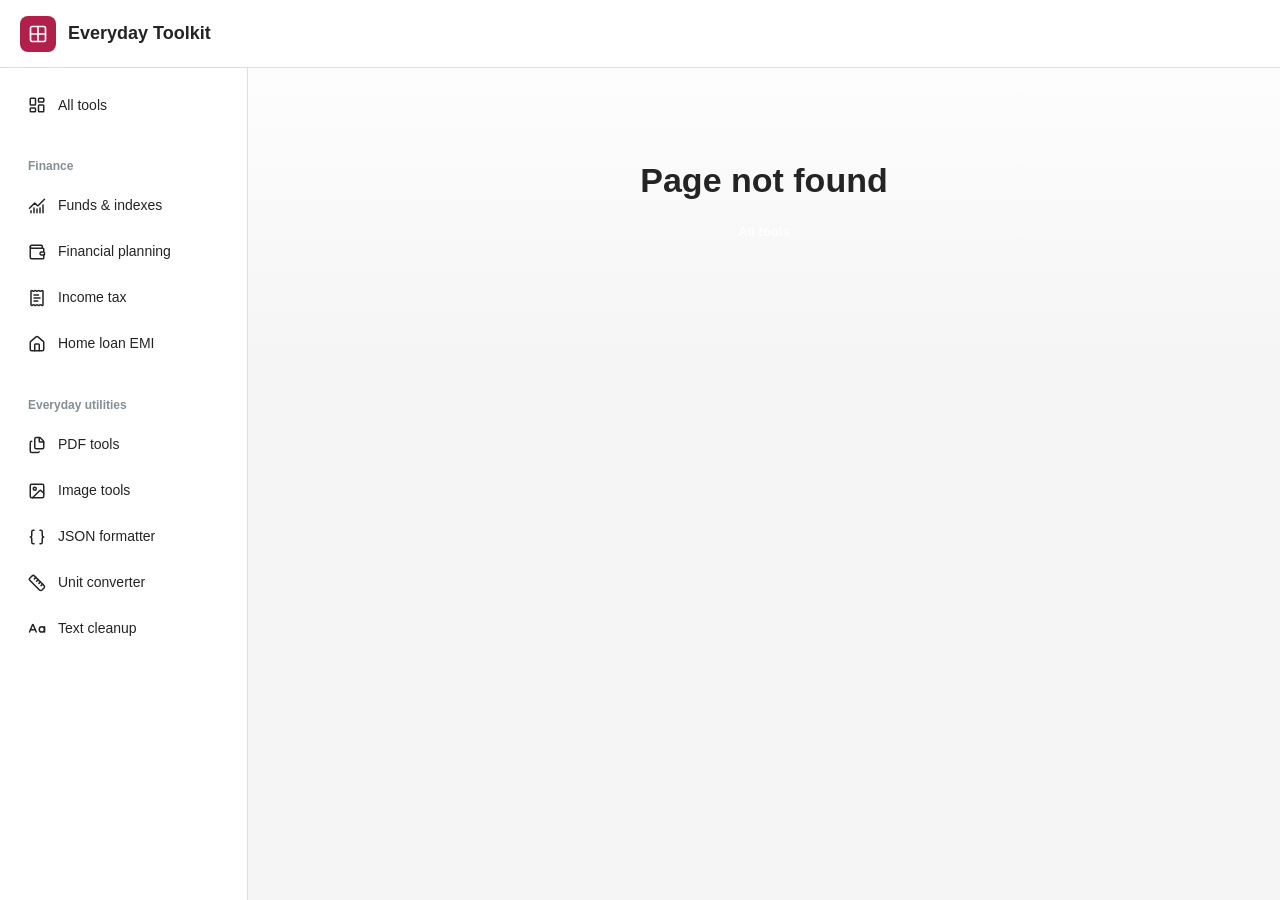
==== commit 7120ef6f: "Image tools and GA4" ====
--- a/index.html
+++ b/index.html
@@ -4,11 +4,11 @@
     <meta name="viewport" content="width=device-width, initial-scale=1.0">
     <meta name="description" content="Financial calculators and everyday utilities: compare Nifty indices and mutual funds, plan investments and loans, work with PDFs, format JSON, and convert units.">
     <title>Everyday Toolkit - Financial Calculators &amp; Online Utilities</title>
-    <script type="module" crossorigin="" src="/assets/index-A09aYmV0.js"></script>
+    <script type="module" crossorigin="" src="/assets/index-5xOUTvCq.js"></script>
     <link rel="stylesheet" crossorigin="" href="/assets/index-BHc6Zsi1.css">
-  <meta name="robots" content="index, follow"><meta property="og:title" content="Everyday Toolkit - Financial Calculators &amp; Online Utilities"><meta property="og:description" content="Financial calculators and everyday utilities: compare Nifty indices and mutual funds, plan investments and loans, work with PDFs, format JSON, and convert units."><meta property="og:site_name" content="Everyday Toolkit"><meta property="og:type" content="website"><meta name="twitter:card" content="summary"><meta name="twitter:title" content="Everyday Toolkit - Financial Calculators &amp; Online Utilities"><meta name="twitter:description" content="Financial calculators and everyday utilities: compare Nifty indices and mutual funds, plan investments and loans, work with PDFs, format JSON, and convert units."></head>
+  <meta name="robots" content="index, follow"><meta property="og:title" content="Everyday Toolkit - Financial Calculators &amp; Online Utilities"><meta property="og:description" content="Financial calculators and everyday utilities: compare Nifty indices and mutual funds, plan investments and loans, work with PDFs, format JSON, and convert units."><meta property="og:site_name" content="Everyday Toolkit"><meta property="og:type" content="website"><meta name="twitter:card" content="summary"><meta name="twitter:title" content="Everyday Toolkit - Financial Calculators &amp; Online Utilities"><meta name="twitter:description" content="Financial calculators and everyday utilities: compare Nifty indices and mutual funds, plan investments and loans, work with PDFs, format JSON, and convert units."><link rel="canonical" href="https://vividparrot.github.io/"><meta property="og:url" content="https://vividparrot.github.io/"><script id="site-structured-data" type="application/ld+json">{"@context":"https://schema.org","@type":"WebSite","name":"Everyday Toolkit - Financial Calculators & Online Utilities","description":"Financial calculators and everyday utilities: compare Nifty indices and mutual funds, plan investments and loans, work with PDFs, format JSON, and convert units.","url":"https://vividparrot.github.io/","inLanguage":"en"}</script></head>
   <body>
-    <div id="root"><style data-mantine-styles="true">:root{--mantine-font-family: "Segoe UI", Aptos, Calibri, sans-serif;--mantine-font-family-headings: "Segoe UI", Aptos, Calibri, sans-serif;--mantine-radius-default: 8px;--mantine-primary-color-filled: var(--mantine-color-rose-filled);--mantine-primary-color-filled-hover: var(--mantine-color-rose-filled-hover);--mantine-primary-color-light: var(--mantine-color-rose-light);--mantine-primary-color-light-hover: var(--mantine-color-rose-light-hover);--mantine-primary-color-light-color: var(--mantine-color-rose-light-color);--mantine-radius-xs: 4px;--mantine-radius-sm: 6px;--mantine-radius-md: 8px;--mantine-radius-lg: 10px;--mantine-radius-xl: 16px;--mantine-primary-color-0: var(--mantine-color-rose-0);--mantine-primary-color-1: var(--mantine-color-rose-1);--mantine-primary-color-2: var(--mantine-color-rose-2);--mantine-primary-color-3: var(--mantine-color-rose-3);--mantine-primary-color-4: var(--mantine-color-rose-4);--mantine-primary-color-5: var(--mantine-color-rose-5);--mantine-primary-color-6: var(--mantine-color-rose-6);--mantine-primary-color-7: var(--mantine-color-rose-7);--mantine-primary-color-8: var(--mantine-color-rose-8);--mantine-primary-color-9: var(--mantine-color-rose-9);--mantine-color-rose-0: #fff0f4;--mantine-color-rose-1: #ffdee8;--mantine-color-rose-2: #f8bbce;--mantine-color-rose-3: #ee93af;--mantine-color-rose-4: #df6b90;--mantine-color-rose-5: #cb3e6b;--mantine-color-rose-6: #b11f4b;--mantine-color-rose-7: #9a1a41;--mantine-color-rose-8: #811735;--mantine-color-rose-9: #68122b;}:root[data-mantine-color-scheme="dark"]{--mantine-color-anchor: var(--mantine-color-rose-4);--mantine-color-rose-text: var(--mantine-color-rose-4);--mantine-color-rose-filled: var(--mantine-color-rose-8);--mantine-color-rose-filled-hover: var(--mantine-color-rose-9);--mantine-color-rose-light: rgba(177, 31, 75, 0.15);--mantine-color-rose-light-hover: rgba(177, 31, 75, 0.2);--mantine-color-rose-light-color: var(--mantine-color-rose-3);--mantine-color-rose-outline: var(--mantine-color-rose-4);--mantine-color-rose-outline-hover: rgba(223, 107, 144, 0.05);}:root[data-mantine-color-scheme="light"]{--mantine-color-anchor: var(--mantine-color-rose-6);--mantine-color-rose-text: var(--mantine-color-rose-filled);--mantine-color-rose-filled: var(--mantine-color-rose-6);--mantine-color-rose-filled-hover: var(--mantine-color-rose-7);--mantine-color-rose-light: rgba(177, 31, 75, 0.1);--mantine-color-rose-light-hover: rgba(177, 31, 75, 0.12);--mantine-color-rose-light-color: var(--mantine-color-rose-6);--mantine-color-rose-outline: var(--mantine-color-rose-6);--mantine-color-rose-outline-hover: rgba(177, 31, 75, 0.05);}</style><style data-mantine-styles="classes">@media (max-width: 35.99375em) {.mantine-visible-from-xs {display: none !important;}}@media (min-width: 36em) {.mantine-hidden-from-xs {display: none !important;}}@media (max-width: 47.99375em) {.mantine-visible-from-sm {display: none !important;}}@media (min-width: 48em) {.mantine-hidden-from-sm {display: none !important;}}@media (max-width: 61.99375em) {.mantine-visible-from-md {display: none !important;}}@media (min-width: 62em) {.mantine-hidden-from-md {display: none !important;}}@media (max-width: 74.99375em) {.mantine-visible-from-lg {display: none !important;}}@media (min-width: 75em) {.mantine-hidden-from-lg {display: none !important;}}@media (max-width: 87.99375em) {.mantine-visible-from-xl {display: none !important;}}@media (min-width: 88em) {.mantine-hidden-from-xl {display: none !important;}}</style><style data-mantine-styles="inline">:root{--app-shell-navbar-width:calc(15.5rem * var(--mantine-scale));--app-shell-navbar-offset:calc(15.5rem * var(--mantine-scale));--app-shell-header-height:calc(4.25rem * var(--mantine-scale));--app-shell-header-offset:calc(4.25rem * var(--mantine-scale));--app-shell-padding:0px;}@media(max-width: 61.99375em){:root{--app-shell-navbar-width:100%;--app-shell-navbar-offset:0px;--app-shell-navbar-transform:translateX(calc(var(--app-shell-navbar-width) * -1));--app-shell-navbar-transform-rtl:translateX(var(--app-shell-navbar-width));}}</style><div class="site-shell m_89ab340 mantine-AppShell-root" style="--app-shell-transition-duration: 200ms; --app-shell-transition-timing-function: ease;"><a class="skip-link" href="#main-content">Skip to content</a><header class="m_3b16f56b mantine-AppShell-header right-scroll-bar-position site-header" data-with-border="true" style="--app-shell-header-z-index: 100;"><div class="m_4081bf90 mantine-Group-root" style="--group-gap: var(--mantine-spacing-sm); --group-align: center; --group-justify: flex-start; --group-wrap: nowrap; padding-inline: var(--mantine-spacing-lg); height: 100%;"><button class="mantine-focus-auto m_fea6bf1a mantine-Burger-root m_87cf2631 mantine-UnstyledButton-root mantine-hidden-from-md" data-size="sm" type="button" aria-label="Open navigation" aria-controls="tool-navigation" aria-expanded="false" style="--burger-size: var(--burger-size-sm);"><div class="m_d4fb9cad mantine-Burger-burger" data-reduce-motion="true"></div></button><a class="site-brand m_4081bf90 mantine-Group-root" href="/" style="--group-gap: var(--mantine-spacing-sm); --group-align: center; --group-justify: flex-start; --group-wrap: nowrap;"><div class="m_7341320d mantine-ThemeIcon-root" data-variant="filled" radius="md" style="--ti-size: calc(2.25rem * var(--mantine-scale)); --ti-radius: var(--mantine-radius-md); --ti-bg: var(--mantine-color-rose-filled); --ti-color: var(--mantine-color-white); --ti-bd: calc(0.0625rem * var(--mantine-scale)) solid transparent;"><svg xmlns="http://www.w3.org/2000/svg" width="20" height="20" viewBox="0 0 24 24" fill="none" stroke="currentColor" stroke-width="2" stroke-linecap="round" stroke-linejoin="round" class="lucide lucide-grid-2x2 lucide-grid-2-x-2" aria-hidden="true"><path d="M12 3v18"></path><path d="M3 12h18"></path><rect x="3" y="3" width="18" height="18" rx="2"></rect></svg></div><p class="mantine-focus-auto m_b6d8b162 mantine-Text-root" data-size="lg" style="--text-fz: var(--mantine-font-size-lg); --text-lh: var(--mantine-line-height-lg); font-weight: 750;">Everyday Toolkit</p></a></div></header><nav class="m_45252eee mantine-AppShell-navbar site-navbar" data-with-border="true" id="tool-navigation" style="--app-shell-navbar-z-index: calc(100 + 1); padding: var(--mantine-spacing-md);"><div class="m_6dcfc7c7 mantine-AppShell-section" data-grow="true" style="overflow-y: auto;"><a class="mantine-focus-auto site-nav-link m_f0824112 mantine-NavLink-root m_87cf2631 mantine-UnstyledButton-root" data-active="true" href="/"><span class="m_690090b5 mantine-NavLink-section" data-position="left"><svg xmlns="http://www.w3.org/2000/svg" width="18" height="18" viewBox="0 0 24 24" fill="none" stroke="currentColor" stroke-width="2" stroke-linecap="round" stroke-linejoin="round" class="lucide lucide-layout-dashboard" aria-hidden="true"><rect width="7" height="9" x="3" y="3" rx="1"></rect><rect width="7" height="5" x="14" y="3" rx="1"></rect><rect width="7" height="9" x="14" y="12" rx="1"></rect><rect width="7" height="5" x="3" y="16" rx="1"></rect></svg></span><div class="m_f07af9d2 mantine-NavLink-body"><span class="m_1f6ac4c4 mantine-NavLink-label">All tools</span><span class="m_57492dcc mantine-NavLink-description" data-active="true"></span></div></a><div class="m_6d731127 mantine-Stack-root" style="--stack-gap: calc(0.25rem * var(--mantine-scale)); --stack-align: stretch; --stack-justify: flex-start; margin-top: var(--mantine-spacing-xl);"><p class="mantine-focus-auto m_b6d8b162 mantine-Text-root" data-size="xs" style="--text-fz: var(--mantine-font-size-xs); --text-lh: var(--mantine-line-height-xs); margin-bottom: calc(0.375rem * var(--mantine-scale)); padding-inline: var(--mantine-spacing-sm); color: var(--mantine-color-dimmed); font-weight: 700;">Finance</p><a class="mantine-focus-auto site-nav-link m_f0824112 mantine-NavLink-root m_87cf2631 mantine-UnstyledButton-root" color="blue" href="/nifty-analysis" style="--nl-bg: var(--mantine-color-blue-light); --nl-hover: var(--mantine-color-blue-light-hover); --nl-color: var(--mantine-color-blue-light-color);"><span class="m_690090b5 mantine-NavLink-section" data-position="left"><svg xmlns="http://www.w3.org/2000/svg" width="18" height="18" viewBox="0 0 24 24" fill="none" stroke="currentColor" stroke-width="2" stroke-linecap="round" stroke-linejoin="round" class="lucide lucide-chart-no-axes-combined" aria-hidden="true"><path d="M12 16v5"></path><path d="M16 14.639V21"></path><path d="M20 10.656V21"></path><path d="m22 3-8.646 8.646a.5.5 0 0 1-.708 0L9.354 8.354a.5.5 0 0 0-.707 0L2 15"></path><path d="M4 18.463V21"></path><path d="M8 14.656V21"></path></svg></span><div class="m_f07af9d2 mantine-NavLink-body"><span class="m_1f6ac4c4 mantine-NavLink-label">Funds &amp; indexes</span><span class="m_57492dcc mantine-NavLink-description"></span></div></a><a class="mantine-focus-auto site-nav-link m_f0824112 mantine-NavLink-root m_87cf2631 mantine-UnstyledButton-root" color="green" href="/financial-planner" style="--nl-bg: var(--mantine-color-green-light); --nl-hover: var(--mantine-color-green-light-hover); --nl-color: var(--mantine-color-green-light-color);"><span class="m_690090b5 mantine-NavLink-section" data-position="left"><svg xmlns="http://www.w3.org/2000/svg" width="18" height="18" viewBox="0 0 24 24" fill="none" stroke="currentColor" stroke-width="2" stroke-linecap="round" stroke-linejoin="round" class="lucide lucide-wallet" aria-hidden="true"><path d="M19 7V4a1 1 0 0 0-1-1H5a2 2 0 0 0 0 4h15a1 1 0 0 1 1 1v4h-3a2 2 0 0 0 0 4h3a1 1 0 0 0 1-1v-2a1 1 0 0 0-1-1"></path><path d="M3 5v14a2 2 0 0 0 2 2h15a1 1 0 0 0 1-1v-4"></path></svg></span><div class="m_f07af9d2 mantine-NavLink-body"><span class="m_1f6ac4c4 mantine-NavLink-label">Financial planning</span><span class="m_57492dcc mantine-NavLink-description"></span></div></a><a class="mantine-focus-auto site-nav-link m_f0824112 mantine-NavLink-root m_87cf2631 mantine-UnstyledButton-root" color="rose" href="/income-tax-calculator" style="--nl-bg: var(--mantine-color-rose-light); --nl-hover: var(--mantine-color-rose-light-hover); --nl-color: var(--mantine-color-rose-light-color);"><span class="m_690090b5 mantine-NavLink-section" data-position="left"><svg xmlns="http://www.w3.org/2000/svg" width="18" height="18" viewBox="0 0 24 24" fill="none" stroke="currentColor" stroke-width="2" stroke-linecap="round" stroke-linejoin="round" class="lucide lucide-receipt-text" aria-hidden="true"><path d="M13 16H8"></path><path d="M14 8H8"></path><path d="M16 12H8"></path><path d="M4 3a1 1 0 0 1 1-1 1.3 1.3 0 0 1 .7.2l.933.6a1.3 1.3 0 0 0 1.4 0l.934-.6a1.3 1.3 0 0 1 1.4 0l.933.6a1.3 1.3 0 0 0 1.4 0l.933-.6a1.3 1.3 0 0 1 1.4 0l.934.6a1.3 1.3 0 0 0 1.4 0l.933-.6A1.3 1.3 0 0 1 19 2a1 1 0 0 1 1 1v18a1 1 0 0 1-1 1 1.3 1.3 0 0 1-.7-.2l-.933-.6a1.3 1.3 0 0 0-1.4 0l-.934.6a1.3 1.3 0 0 1-1.4 0l-.933-.6a1.3 1.3 0 0 0-1.4 0l-.933.6a1.3 1.3 0 0 1-1.4 0l-.934-.6a1.3 1.3 0 0 0-1.4 0l-.933.6a1.3 1.3 0 0 1-.7.2 1 1 0 0 1-1-1z"></path></svg></span><div class="m_f07af9d2 mantine-NavLink-body"><span class="m_1f6ac4c4 mantine-NavLink-label">Income tax</span><span class="m_57492dcc mantine-NavLink-description"></span></div></a><a class="mantine-focus-auto site-nav-link m_f0824112 mantine-NavLink-root m_87cf2631 mantine-UnstyledButton-root" color="orange" href="/home-loan-emi-calculator" style="--nl-bg: var(--mantine-color-orange-light); --nl-hover: var(--mantine-color-orange-light-hover); --nl-color: var(--mantine-color-orange-light-color);"><span class="m_690090b5 mantine-NavLink-section" data-position="left"><svg xmlns="http://www.w3.org/2000/svg" width="18" height="18" viewBox="0 0 24 24" fill="none" stroke="currentColor" stroke-width="2" stroke-linecap="round" stroke-linejoin="round" class="lucide lucide-house lucide-home" aria-hidden="true"><path d="M15 21v-8a1 1 0 0 0-1-1h-4a1 1 0 0 0-1 1v8"></path><path d="M3 10a2 2 0 0 1 .709-1.528l7-6a2 2 0 0 1 2.582 0l7 6A2 2 0 0 1 21 10v9a2 2 0 0 1-2 2H5a2 2 0 0 1-2-2z"></path></svg></span><div class="m_f07af9d2 mantine-NavLink-body"><span class="m_1f6ac4c4 mantine-NavLink-label">Home loan EMI</span><span class="m_57492dcc mantine-NavLink-description"></span></div></a></div><div class="m_6d731127 mantine-Stack-root" style="--stack-gap: calc(0.25rem * var(--mantine-scale)); --stack-align: stretch; --stack-justify: flex-start; margin-top: var(--mantine-spacing-xl);"><p class="mantine-focus-auto m_b6d8b162 mantine-Text-root" data-size="xs" style="--text-fz: var(--mantine-font-size-xs); --text-lh: var(--mantine-line-height-xs); margin-bottom: calc(0.375rem * var(--mantine-scale)); padding-inline: var(--mantine-spacing-sm); color: var(--mantine-color-dimmed); font-weight: 700;">Everyday utilities</p><a class="mantine-focus-auto site-nav-link m_f0824112 mantine-NavLink-root m_87cf2631 mantine-UnstyledButton-root" color="rose" href="/pdf-tools" style="--nl-bg: var(--mantine-color-rose-light); --nl-hover: var(--mantine-color-rose-light-hover); --nl-color: var(--mantine-color-rose-light-color);"><span class="m_690090b5 mantine-NavLink-section" data-position="left"><svg xmlns="http://www.w3.org/2000/svg" width="18" height="18" viewBox="0 0 24 24" fill="none" stroke="currentColor" stroke-width="2" stroke-linecap="round" stroke-linejoin="round" class="lucide lucide-files" aria-hidden="true"><path d="M15 2h-4a2 2 0 0 0-2 2v11a2 2 0 0 0 2 2h8a2 2 0 0 0 2-2V8"></path><path d="M16.706 2.706A2.4 2.4 0 0 0 15 2v5a1 1 0 0 0 1 1h5a2.4 2.4 0 0 0-.706-1.706z"></path><path d="M5 7a2 2 0 0 0-2 2v11a2 2 0 0 0 2 2h8a2 2 0 0 0 1.732-1"></path></svg></span><div class="m_f07af9d2 mantine-NavLink-body"><span class="m_1f6ac4c4 mantine-NavLink-label">PDF tools</span><span class="m_57492dcc mantine-NavLink-description"></span></div></a><a class="mantine-focus-auto site-nav-link m_f0824112 mantine-NavLink-root m_87cf2631 mantine-UnstyledButton-root" color="blue" href="/json-formatter" style="--nl-bg: var(--mantine-color-blue-light); --nl-hover: var(--mantine-color-blue-light-hover); --nl-color: var(--mantine-color-blue-light-color);"><span class="m_690090b5 mantine-NavLink-section" data-position="left"><svg xmlns="http://www.w3.org/2000/svg" width="18" height="18" viewBox="0 0 24 24" fill="none" stroke="currentColor" stroke-width="2" stroke-linecap="round" stroke-linejoin="round" class="lucide lucide-braces lucide-curly-braces" aria-hidden="true"><path d="M8 3H7a2 2 0 0 0-2 2v5a2 2 0 0 1-2 2 2 2 0 0 1 2 2v5c0 1.1.9 2 2 2h1"></path><path d="M16 21h1a2 2 0 0 0 2-2v-5c0-1.1.9-2 2-2a2 2 0 0 1-2-2V5a2 2 0 0 0-2-2h-1"></path></svg></span><div class="m_f07af9d2 mantine-NavLink-body"><span class="m_1f6ac4c4 mantine-NavLink-label">JSON formatter</span><span class="m_57492dcc mantine-NavLink-description"></span></div></a><a class="mantine-focus-auto site-nav-link m_f0824112 mantine-NavLink-root m_87cf2631 mantine-UnstyledButton-root" color="orange" href="/unit-converter" style="--nl-bg: var(--mantine-color-orange-light); --nl-hover: var(--mantine-color-orange-light-hover); --nl-color: var(--mantine-color-orange-light-color);"><span class="m_690090b5 mantine-NavLink-section" data-position="left"><svg xmlns="http://www.w3.org/2000/svg" width="18" height="18" viewBox="0 0 24 24" fill="none" stroke="currentColor" stroke-width="2" stroke-linecap="round" stroke-linejoin="round" class="lucide lucide-ruler" aria-hidden="true"><path d="M21.3 15.3a2.4 2.4 0 0 1 0 3.4l-2.6 2.6a2.4 2.4 0 0 1-3.4 0L2.7 8.7a2.41 2.41 0 0 1 0-3.4l2.6-2.6a2.41 2.41 0 0 1 3.4 0Z"></path><path d="m14.5 12.5 2-2"></path><path d="m11.5 9.5 2-2"></path><path d="m8.5 6.5 2-2"></path><path d="m17.5 15.5 2-2"></path></svg></span><div class="m_f07af9d2 mantine-NavLink-body"><span class="m_1f6ac4c4 mantine-NavLink-label">Unit converter</span><span class="m_57492dcc mantine-NavLink-description"></span></div></a><a class="mantine-focus-auto site-nav-link m_f0824112 mantine-NavLink-root m_87cf2631 mantine-UnstyledButton-root" color="green" href="/text-tools" style="--nl-bg: var(--mantine-color-green-light); --nl-hover: var(--mantine-color-green-light-hover); --nl-color: var(--mantine-color-green-light-color);"><span class="m_690090b5 mantine-NavLink-section" data-position="left"><svg xmlns="http://www.w3.org/2000/svg" width="18" height="18" viewBox="0 0 24 24" fill="none" stroke="currentColor" stroke-width="2" stroke-linecap="round" stroke-linejoin="round" class="lucide lucide-case-sensitive" aria-hidden="true"><path d="m2 16 4.039-9.69a.5.5 0 0 1 .923 0L11 16"></path><path d="M22 9v7"></path><path d="M3.304 13h6.392"></path><circle cx="18.5" cy="12.5" r="3.5"></circle></svg></span><div class="m_f07af9d2 mantine-NavLink-body"><span class="m_1f6ac4c4 mantine-NavLink-label">Text cleanup</span><span class="m_57492dcc mantine-NavLink-description"></span></div></a></div></div></nav><main class="m_8983817 mantine-AppShell-main" id="main-content" tabindex="-1"><div class="workspace-content"><div class="tool-directory"><div class="directory-heading m_4081bf90 mantine-Group-root" style="--group-gap: var(--mantine-spacing-lg); --group-align: end; --group-justify: space-between; --group-wrap: wrap;"><h1 class="m_8a5d1357 mantine-Title-root" data-order="1" style="--title-fw: var(--mantine-h1-font-weight); --title-lh: var(--mantine-h1-line-height); --title-fz: var(--mantine-h1-font-size);">All tools</h1><div class="tool-search m_46b77525 mantine-InputWrapper-root mantine-TextInput-root"><div class="m_6c018570 mantine-Input-wrapper mantine-TextInput-wrapper" data-variant="default" data-with-left-section="true"><div data-position="left" class="m_82577fc2 mantine-Input-section mantine-TextInput-section"><svg xmlns="http://www.w3.org/2000/svg" width="17" height="17" viewBox="0 0 24 24" fill="none" stroke="currentColor" stroke-width="2" stroke-linecap="round" stroke-linejoin="round" class="lucide lucide-search" aria-hidden="true"><path d="m21 21-4.34-4.34"></path><circle cx="11" cy="11" r="8"></circle></svg></div><input class="m_8fb7ebe7 mantine-Input-input mantine-TextInput-input" data-variant="default" aria-label="Search tools" placeholder="Search tools" type="search" aria-invalid="false" id="mantine-xrvjgnp15" value=""></div></div></div><section class="directory-section" aria-labelledby="category-finance"><div class="m_4081bf90 mantine-Group-root" style="--group-gap: var(--mantine-spacing-sm); --group-align: center; --group-justify: flex-start; --group-wrap: wrap; margin-bottom: var(--mantine-spacing-md);"><h2 class="m_8a5d1357 mantine-Title-root" data-size="h4" data-order="2" id="category-finance" style="--title-fw: var(--mantine-h4-font-weight); --title-lh: var(--mantine-h4-line-height); --title-fz: var(--mantine-h4-font-size);">Finance</h2><div class="m_347db0ec mantine-Badge-root" data-variant="light" data-size="sm" style="--badge-height: var(--badge-height-sm); --badge-padding-x: var(--badge-padding-x-sm); --badge-fz: var(--badge-fz-sm); --badge-bg: var(--mantine-color-gray-light); --badge-color: var(--mantine-color-gray-light-color); --badge-bd: calc(0.0625rem * var(--mantine-scale)) solid transparent;"><span class="m_5add502a mantine-Badge-label">4</span></div></div><style data-mantine-styles="inline">.__m__-r25{--sg-spacing-x:var(--mantine-spacing-md);--sg-spacing-y:var(--mantine-spacing-md);--sg-cols:1;}@media(min-width: 36em){.__m__-r25{--sg-cols:2;}}@media(min-width: 88em){.__m__-r25{--sg-cols:4;}}</style><div class="m_2415a157 mantine-SimpleGrid-root __m__-r25"><a class="tool-tile m_e615b15f mantine-Card-root m_1b7284a3 mantine-Paper-root" data-with-border="true" data-accent="blue" href="/nifty-analysis" style="--card-padding: var(--mantine-spacing-lg);"><div class="m_4081bf90 mantine-Group-root" style="--group-gap: var(--mantine-spacing-md); --group-align: center; --group-justify: space-between; --group-wrap: wrap; margin-bottom: var(--mantine-spacing-xl);"><div class="m_7341320d mantine-ThemeIcon-root" data-variant="light" color="blue" radius="md" style="--ti-size: calc(2.875rem * var(--mantine-scale)); --ti-radius: var(--mantine-radius-md); --ti-bg: var(--mantine-color-blue-light); --ti-color: var(--mantine-color-blue-light-color); --ti-bd: calc(0.0625rem * var(--mantine-scale)) solid transparent;"><svg xmlns="http://www.w3.org/2000/svg" width="25" height="25" viewBox="0 0 24 24" fill="none" stroke="currentColor" stroke-width="1.7" stroke-linecap="round" stroke-linejoin="round" class="lucide lucide-chart-no-axes-combined" aria-hidden="true"><path d="M12 16v5"></path><path d="M16 14.639V21"></path><path d="M20 10.656V21"></path><path d="m22 3-8.646 8.646a.5.5 0 0 1-.708 0L9.354 8.354a.5.5 0 0 0-.707 0L2 15"></path><path d="M4 18.463V21"></path><path d="M8 14.656V21"></path></svg></div><svg xmlns="http://www.w3.org/2000/svg" width="18" height="18" viewBox="0 0 24 24" fill="none" stroke="currentColor" stroke-width="2" stroke-linecap="round" stroke-linejoin="round" class="lucide lucide-arrow-up-right tool-tile-arrow" aria-hidden="true"><path d="M7 7h10v10"></path><path d="M7 17 17 7"></path></svg></div><h3 class="m_8a5d1357 mantine-Title-root" data-size="h5" data-order="3" style="--title-fw: var(--mantine-h5-font-weight); --title-lh: var(--mantine-h5-line-height); --title-fz: var(--mantine-h5-font-size);">Mutual Funds &amp; Nifty Indexes Analysis</h3></a><a class="tool-tile m_e615b15f mantine-Card-root m_1b7284a3 mantine-Paper-root" data-with-border="true" data-accent="green" href="/financial-planner" style="--card-padding: var(--mantine-spacing-lg);"><div class="m_4081bf90 mantine-Group-root" style="--group-gap: var(--mantine-spacing-md); --group-align: center; --group-justify: space-between; --group-wrap: wrap; margin-bottom: var(--mantine-spacing-xl);"><div class="m_7341320d mantine-ThemeIcon-root" data-variant="light" color="green" radius="md" style="--ti-size: calc(2.875rem * var(--mantine-scale)); --ti-radius: var(--mantine-radius-md); --ti-bg: var(--mantine-color-green-light); --ti-color: var(--mantine-color-green-light-color); --ti-bd: calc(0.0625rem * var(--mantine-scale)) solid transparent;"><svg xmlns="http://www.w3.org/2000/svg" width="25" height="25" viewBox="0 0 24 24" fill="none" stroke="currentColor" stroke-width="1.7" stroke-linecap="round" stroke-linejoin="round" class="lucide lucide-wallet" aria-hidden="true"><path d="M19 7V4a1 1 0 0 0-1-1H5a2 2 0 0 0 0 4h15a1 1 0 0 1 1 1v4h-3a2 2 0 0 0 0 4h3a1 1 0 0 0 1-1v-2a1 1 0 0 0-1-1"></path><path d="M3 5v14a2 2 0 0 0 2 2h15a1 1 0 0 0 1-1v-4"></path></svg></div><svg xmlns="http://www.w3.org/2000/svg" width="18" height="18" viewBox="0 0 24 24" fill="none" stroke="currentColor" stroke-width="2" stroke-linecap="round" stroke-linejoin="round" class="lucide lucide-arrow-up-right tool-tile-arrow" aria-hidden="true"><path d="M7 7h10v10"></path><path d="M7 17 17 7"></path></svg></div><h3 class="m_8a5d1357 mantine-Title-root" data-size="h5" data-order="3" style="--title-fw: var(--mantine-h5-font-weight); --title-lh: var(--mantine-h5-line-height); --title-fz: var(--mantine-h5-font-size);">Financial Planning</h3></a><a class="tool-tile m_e615b15f mantine-Card-root m_1b7284a3 mantine-Paper-root" data-with-border="true" data-accent="rose" href="/income-tax-calculator" style="--card-padding: var(--mantine-spacing-lg);"><div class="m_4081bf90 mantine-Group-root" style="--group-gap: var(--mantine-spacing-md); --group-align: center; --group-justify: space-between; --group-wrap: wrap; margin-bottom: var(--mantine-spacing-xl);"><div class="m_7341320d mantine-ThemeIcon-root" data-variant="light" color="rose" radius="md" style="--ti-size: calc(2.875rem * var(--mantine-scale)); --ti-radius: var(--mantine-radius-md); --ti-bg: var(--mantine-color-rose-light); --ti-color: var(--mantine-color-rose-light-color); --ti-bd: calc(0.0625rem * var(--mantine-scale)) solid transparent;"><svg xmlns="http://www.w3.org/2000/svg" width="25" height="25" viewBox="0 0 24 24" fill="none" stroke="currentColor" stroke-width="1.7" stroke-linecap="round" stroke-linejoin="round" class="lucide lucide-receipt-text" aria-hidden="true"><path d="M13 16H8"></path><path d="M14 8H8"></path><path d="M16 12H8"></path><path d="M4 3a1 1 0 0 1 1-1 1.3 1.3 0 0 1 .7.2l.933.6a1.3 1.3 0 0 0 1.4 0l.934-.6a1.3 1.3 0 0 1 1.4 0l.933.6a1.3 1.3 0 0 0 1.4 0l.933-.6a1.3 1.3 0 0 1 1.4 0l.934.6a1.3 1.3 0 0 0 1.4 0l.933-.6A1.3 1.3 0 0 1 19 2a1 1 0 0 1 1 1v18a1 1 0 0 1-1 1 1.3 1.3 0 0 1-.7-.2l-.933-.6a1.3 1.3 0 0 0-1.4 0l-.934.6a1.3 1.3 0 0 1-1.4 0l-.933-.6a1.3 1.3 0 0 0-1.4 0l-.933.6a1.3 1.3 0 0 1-1.4 0l-.934-.6a1.3 1.3 0 0 0-1.4 0l-.933.6a1.3 1.3 0 0 1-.7.2 1 1 0 0 1-1-1z"></path></svg></div><svg xmlns="http://www.w3.org/2000/svg" width="18" height="18" viewBox="0 0 24 24" fill="none" stroke="currentColor" stroke-width="2" stroke-linecap="round" stroke-linejoin="round" class="lucide lucide-arrow-up-right tool-tile-arrow" aria-hidden="true"><path d="M7 7h10v10"></path><path d="M7 17 17 7"></path></svg></div><h3 class="m_8a5d1357 mantine-Title-root" data-size="h5" data-order="3" style="--title-fw: var(--mantine-h5-font-weight); --title-lh: var(--mantine-h5-line-height); --title-fz: var(--mantine-h5-font-size);">Income Tax Calculator</h3></a><a class="tool-tile m_e615b15f mantine-Card-root m_1b7284a3 mantine-Paper-root" data-with-border="true" data-accent="orange" href="/home-loan-emi-calculator" style="--card-padding: var(--mantine-spacing-lg);"><div class="m_4081bf90 mantine-Group-root" style="--group-gap: var(--mantine-spacing-md); --group-align: center; --group-justify: space-between; --group-wrap: wrap; margin-bottom: var(--mantine-spacing-xl);"><div class="m_7341320d mantine-ThemeIcon-root" data-variant="light" color="orange" radius="md" style="--ti-size: calc(2.875rem * var(--mantine-scale)); --ti-radius: var(--mantine-radius-md); --ti-bg: var(--mantine-color-orange-light); --ti-color: var(--mantine-color-orange-light-color); --ti-bd: calc(0.0625rem * var(--mantine-scale)) solid transparent;"><svg xmlns="http://www.w3.org/2000/svg" width="25" height="25" viewBox="0 0 24 24" fill="none" stroke="currentColor" stroke-width="1.7" stroke-linecap="round" stroke-linejoin="round" class="lucide lucide-house lucide-home" aria-hidden="true"><path d="M15 21v-8a1 1 0 0 0-1-1h-4a1 1 0 0 0-1 1v8"></path><path d="M3 10a2 2 0 0 1 .709-1.528l7-6a2 2 0 0 1 2.582 0l7 6A2 2 0 0 1 21 10v9a2 2 0 0 1-2 2H5a2 2 0 0 1-2-2z"></path></svg></div><svg xmlns="http://www.w3.org/2000/svg" width="18" height="18" viewBox="0 0 24 24" fill="none" stroke="currentColor" stroke-width="2" stroke-linecap="round" stroke-linejoin="round" class="lucide lucide-arrow-up-right tool-tile-arrow" aria-hidden="true"><path d="M7 7h10v10"></path><path d="M7 17 17 7"></path></svg></div><h3 class="m_8a5d1357 mantine-Title-root" data-size="h5" data-order="3" style="--title-fw: var(--mantine-h5-font-weight); --title-lh: var(--mantine-h5-line-height); --title-fz: var(--mantine-h5-font-size);">Home Loan EMI Calculator</h3></a></div></section><section class="directory-section" aria-labelledby="category-utilities"><div class="m_4081bf90 mantine-Group-root" style="--group-gap: var(--mantine-spacing-sm); --group-align: center; --group-justify: flex-start; --group-wrap: wrap; margin-bottom: var(--mantine-spacing-md);"><h2 class="m_8a5d1357 mantine-Title-root" data-size="h4" data-order="2" id="category-utilities" style="--title-fw: var(--mantine-h4-font-weight); --title-lh: var(--mantine-h4-line-height); --title-fz: var(--mantine-h4-font-size);">Everyday utilities</h2><div class="m_347db0ec mantine-Badge-root" data-variant="light" data-size="sm" style="--badge-height: var(--badge-height-sm); --badge-padding-x: var(--badge-padding-x-sm); --badge-fz: var(--badge-fz-sm); --badge-bg: var(--mantine-color-gray-light); --badge-color: var(--mantine-color-gray-light-color); --badge-bd: calc(0.0625rem * var(--mantine-scale)) solid transparent;"><span class="m_5add502a mantine-Badge-label">4</span></div></div><style data-mantine-styles="inline">.__m__-r2q{--sg-spacing-x:var(--mantine-spacing-md);--sg-spacing-y:var(--mantine-spacing-md);--sg-cols:1;}@media(min-width: 36em){.__m__-r2q{--sg-cols:2;}}@media(min-width: 88em){.__m__-r2q{--sg-cols:4;}}</style><div class="m_2415a157 mantine-SimpleGrid-root __m__-r2q"><a class="tool-tile m_e615b15f mantine-Card-root m_1b7284a3 mantine-Paper-root" data-with-border="true" data-accent="rose" href="/pdf-tools" style="--card-padding: var(--mantine-spacing-lg);"><div class="m_4081bf90 mantine-Group-root" style="--group-gap: var(--mantine-spacing-md); --group-align: center; --group-justify: space-between; --group-wrap: wrap; margin-bottom: var(--mantine-spacing-xl);"><div class="m_7341320d mantine-ThemeIcon-root" data-variant="light" color="rose" radius="md" style="--ti-size: calc(2.875rem * var(--mantine-scale)); --ti-radius: var(--mantine-radius-md); --ti-bg: var(--mantine-color-rose-light); --ti-color: var(--mantine-color-rose-light-color); --ti-bd: calc(0.0625rem * var(--mantine-scale)) solid transparent;"><svg xmlns="http://www.w3.org/2000/svg" width="25" height="25" viewBox="0 0 24 24" fill="none" stroke="currentColor" stroke-width="1.7" stroke-linecap="round" stroke-linejoin="round" class="lucide lucide-files" aria-hidden="true"><path d="M15 2h-4a2 2 0 0 0-2 2v11a2 2 0 0 0 2 2h8a2 2 0 0 0 2-2V8"></path><path d="M16.706 2.706A2.4 2.4 0 0 0 15 2v5a1 1 0 0 0 1 1h5a2.4 2.4 0 0 0-.706-1.706z"></path><path d="M5 7a2 2 0 0 0-2 2v11a2 2 0 0 0 2 2h8a2 2 0 0 0 1.732-1"></path></svg></div><svg xmlns="http://www.w3.org/2000/svg" width="18" height="18" viewBox="0 0 24 24" fill="none" stroke="currentColor" stroke-width="2" stroke-linecap="round" stroke-linejoin="round" class="lucide lucide-arrow-up-right tool-tile-arrow" aria-hidden="true"><path d="M7 7h10v10"></path><path d="M7 17 17 7"></path></svg></div><h3 class="m_8a5d1357 mantine-Title-root" data-size="h5" data-order="3" style="--title-fw: var(--mantine-h5-font-weight); --title-lh: var(--mantine-h5-line-height); --title-fz: var(--mantine-h5-font-size);">PDF Tools</h3></a><a class="tool-tile m_e615b15f mantine-Card-root m_1b7284a3 mantine-Paper-root" data-with-border="true" data-accent="blue" href="/json-formatter" style="--card-padding: var(--mantine-spacing-lg);"><div class="m_4081bf90 mantine-Group-root" style="--group-gap: var(--mantine-spacing-md); --group-align: center; --group-justify: space-between; --group-wrap: wrap; margin-bottom: var(--mantine-spacing-xl);"><div class="m_7341320d mantine-ThemeIcon-root" data-variant="light" color="blue" radius="md" style="--ti-size: calc(2.875rem * var(--mantine-scale)); --ti-radius: var(--mantine-radius-md); --ti-bg: var(--mantine-color-blue-light); --ti-color: var(--mantine-color-blue-light-color); --ti-bd: calc(0.0625rem * var(--mantine-scale)) solid transparent;"><svg xmlns="http://www.w3.org/2000/svg" width="25" height="25" viewBox="0 0 24 24" fill="none" stroke="currentColor" stroke-width="1.7" stroke-linecap="round" stroke-linejoin="round" class="lucide lucide-braces lucide-curly-braces" aria-hidden="true"><path d="M8 3H7a2 2 0 0 0-2 2v5a2 2 0 0 1-2 2 2 2 0 0 1 2 2v5c0 1.1.9 2 2 2h1"></path><path d="M16 21h1a2 2 0 0 0 2-2v-5c0-1.1.9-2 2-2a2 2 0 0 1-2-2V5a2 2 0 0 0-2-2h-1"></path></svg></div><svg xmlns="http://www.w3.org/2000/svg" width="18" height="18" viewBox="0 0 24 24" fill="none" stroke="currentColor" stroke-width="2" stroke-linecap="round" stroke-linejoin="round" class="lucide lucide-arrow-up-right tool-tile-arrow" aria-hidden="true"><path d="M7 7h10v10"></path><path d="M7 17 17 7"></path></svg></div><h3 class="m_8a5d1357 mantine-Title-root" data-size="h5" data-order="3" style="--title-fw: var(--mantine-h5-font-weight); --title-lh: var(--mantine-h5-line-height); --title-fz: var(--mantine-h5-font-size);">JSON Formatter &amp; Validator</h3></a><a class="tool-tile m_e615b15f mantine-Card-root m_1b7284a3 mantine-Paper-root" data-with-border="true" data-accent="orange" href="/unit-converter" style="--card-padding: var(--mantine-spacing-lg);"><div class="m_4081bf90 mantine-Group-root" style="--group-gap: var(--mantine-spacing-md); --group-align: center; --group-justify: space-between; --group-wrap: wrap; margin-bottom: var(--mantine-spacing-xl);"><div class="m_7341320d mantine-ThemeIcon-root" data-variant="light" color="orange" radius="md" style="--ti-size: calc(2.875rem * var(--mantine-scale)); --ti-radius: var(--mantine-radius-md); --ti-bg: var(--mantine-color-orange-light); --ti-color: var(--mantine-color-orange-light-color); --ti-bd: calc(0.0625rem * var(--mantine-scale)) solid transparent;"><svg xmlns="http://www.w3.org/2000/svg" width="25" height="25" viewBox="0 0 24 24" fill="none" stroke="currentColor" stroke-width="1.7" stroke-linecap="round" stroke-linejoin="round" class="lucide lucide-ruler" aria-hidden="true"><path d="M21.3 15.3a2.4 2.4 0 0 1 0 3.4l-2.6 2.6a2.4 2.4 0 0 1-3.4 0L2.7 8.7a2.41 2.41 0 0 1 0-3.4l2.6-2.6a2.41 2.41 0 0 1 3.4 0Z"></path><path d="m14.5 12.5 2-2"></path><path d="m11.5 9.5 2-2"></path><path d="m8.5 6.5 2-2"></path><path d="m17.5 15.5 2-2"></path></svg></div><svg xmlns="http://www.w3.org/2000/svg" width="18" height="18" viewBox="0 0 24 24" fill="none" stroke="currentColor" stroke-width="2" stroke-linecap="round" stroke-linejoin="round" class="lucide lucide-arrow-up-right tool-tile-arrow" aria-hidden="true"><path d="M7 7h10v10"></path><path d="M7 17 17 7"></path></svg></div><h3 class="m_8a5d1357 mantine-Title-root" data-size="h5" data-order="3" style="--title-fw: var(--mantine-h5-font-weight); --title-lh: var(--mantine-h5-line-height); --title-fz: var(--mantine-h5-font-size);">Unit Converter</h3></a><a class="tool-tile m_e615b15f mantine-Card-root m_1b7284a3 mantine-Paper-root" data-with-border="true" data-accent="green" href="/text-tools" style="--card-padding: var(--mantine-spacing-lg);"><div class="m_4081bf90 mantine-Group-root" style="--group-gap: var(--mantine-spacing-md); --group-align: center; --group-justify: space-between; --group-wrap: wrap; margin-bottom: var(--mantine-spacing-xl);"><div class="m_7341320d mantine-ThemeIcon-root" data-variant="light" color="green" radius="md" style="--ti-size: calc(2.875rem * var(--mantine-scale)); --ti-radius: var(--mantine-radius-md); --ti-bg: var(--mantine-color-green-light); --ti-color: var(--mantine-color-green-light-color); --ti-bd: calc(0.0625rem * var(--mantine-scale)) solid transparent;"><svg xmlns="http://www.w3.org/2000/svg" width="25" height="25" viewBox="0 0 24 24" fill="none" stroke="currentColor" stroke-width="1.7" stroke-linecap="round" stroke-linejoin="round" class="lucide lucide-case-sensitive" aria-hidden="true"><path d="m2 16 4.039-9.69a.5.5 0 0 1 .923 0L11 16"></path><path d="M22 9v7"></path><path d="M3.304 13h6.392"></path><circle cx="18.5" cy="12.5" r="3.5"></circle></svg></div><svg xmlns="http://www.w3.org/2000/svg" width="18" height="18" viewBox="0 0 24 24" fill="none" stroke="currentColor" stroke-width="2" stroke-linecap="round" stroke-linejoin="round" class="lucide lucide-arrow-up-right tool-tile-arrow" aria-hidden="true"><path d="M7 7h10v10"></path><path d="M7 17 17 7"></path></svg></div><h3 class="m_8a5d1357 mantine-Title-root" data-size="h5" data-order="3" style="--title-fw: var(--mantine-h5-font-weight); --title-lh: var(--mantine-h5-line-height); --title-fz: var(--mantine-h5-font-size);">Text Case &amp; Cleanup</h3></a></div></section></div></div></main></div></div>
+    <div id="root"><style data-mantine-styles="true">:root{--mantine-font-family: "Segoe UI", Aptos, Calibri, sans-serif;--mantine-font-family-headings: "Segoe UI", Aptos, Calibri, sans-serif;--mantine-radius-default: 8px;--mantine-primary-color-filled: var(--mantine-color-rose-filled);--mantine-primary-color-filled-hover: var(--mantine-color-rose-filled-hover);--mantine-primary-color-light: var(--mantine-color-rose-light);--mantine-primary-color-light-hover: var(--mantine-color-rose-light-hover);--mantine-primary-color-light-color: var(--mantine-color-rose-light-color);--mantine-radius-xs: 4px;--mantine-radius-sm: 6px;--mantine-radius-md: 8px;--mantine-radius-lg: 10px;--mantine-radius-xl: 16px;--mantine-primary-color-0: var(--mantine-color-rose-0);--mantine-primary-color-1: var(--mantine-color-rose-1);--mantine-primary-color-2: var(--mantine-color-rose-2);--mantine-primary-color-3: var(--mantine-color-rose-3);--mantine-primary-color-4: var(--mantine-color-rose-4);--mantine-primary-color-5: var(--mantine-color-rose-5);--mantine-primary-color-6: var(--mantine-color-rose-6);--mantine-primary-color-7: var(--mantine-color-rose-7);--mantine-primary-color-8: var(--mantine-color-rose-8);--mantine-primary-color-9: var(--mantine-color-rose-9);--mantine-color-rose-0: #fff0f4;--mantine-color-rose-1: #ffdee8;--mantine-color-rose-2: #f8bbce;--mantine-color-rose-3: #ee93af;--mantine-color-rose-4: #df6b90;--mantine-color-rose-5: #cb3e6b;--mantine-color-rose-6: #b11f4b;--mantine-color-rose-7: #9a1a41;--mantine-color-rose-8: #811735;--mantine-color-rose-9: #68122b;}:root[data-mantine-color-scheme="dark"]{--mantine-color-anchor: var(--mantine-color-rose-4);--mantine-color-rose-text: var(--mantine-color-rose-4);--mantine-color-rose-filled: var(--mantine-color-rose-8);--mantine-color-rose-filled-hover: var(--mantine-color-rose-9);--mantine-color-rose-light: rgba(177, 31, 75, 0.15);--mantine-color-rose-light-hover: rgba(177, 31, 75, 0.2);--mantine-color-rose-light-color: var(--mantine-color-rose-3);--mantine-color-rose-outline: var(--mantine-color-rose-4);--mantine-color-rose-outline-hover: rgba(223, 107, 144, 0.05);}:root[data-mantine-color-scheme="light"]{--mantine-color-anchor: var(--mantine-color-rose-6);--mantine-color-rose-text: var(--mantine-color-rose-filled);--mantine-color-rose-filled: var(--mantine-color-rose-6);--mantine-color-rose-filled-hover: var(--mantine-color-rose-7);--mantine-color-rose-light: rgba(177, 31, 75, 0.1);--mantine-color-rose-light-hover: rgba(177, 31, 75, 0.12);--mantine-color-rose-light-color: var(--mantine-color-rose-6);--mantine-color-rose-outline: var(--mantine-color-rose-6);--mantine-color-rose-outline-hover: rgba(177, 31, 75, 0.05);}</style><style data-mantine-styles="classes">@media (max-width: 35.99375em) {.mantine-visible-from-xs {display: none !important;}}@media (min-width: 36em) {.mantine-hidden-from-xs {display: none !important;}}@media (max-width: 47.99375em) {.mantine-visible-from-sm {display: none !important;}}@media (min-width: 48em) {.mantine-hidden-from-sm {display: none !important;}}@media (max-width: 61.99375em) {.mantine-visible-from-md {display: none !important;}}@media (min-width: 62em) {.mantine-hidden-from-md {display: none !important;}}@media (max-width: 74.99375em) {.mantine-visible-from-lg {display: none !important;}}@media (min-width: 75em) {.mantine-hidden-from-lg {display: none !important;}}@media (max-width: 87.99375em) {.mantine-visible-from-xl {display: none !important;}}@media (min-width: 88em) {.mantine-hidden-from-xl {display: none !important;}}</style><style data-mantine-styles="inline">:root{--app-shell-navbar-width:calc(15.5rem * var(--mantine-scale));--app-shell-navbar-offset:calc(15.5rem * var(--mantine-scale));--app-shell-header-height:calc(4.25rem * var(--mantine-scale));--app-shell-header-offset:calc(4.25rem * var(--mantine-scale));--app-shell-padding:0px;}@media(max-width: 61.99375em){:root{--app-shell-navbar-width:100%;--app-shell-navbar-offset:0px;--app-shell-navbar-transform:translateX(calc(var(--app-shell-navbar-width) * -1));--app-shell-navbar-transform-rtl:translateX(var(--app-shell-navbar-width));}}</style><div class="site-shell m_89ab340 mantine-AppShell-root" style="--app-shell-transition-duration: 200ms; --app-shell-transition-timing-function: ease;"><a class="skip-link" href="#main-content">Skip to content</a><header class="m_3b16f56b mantine-AppShell-header right-scroll-bar-position site-header" data-with-border="true" style="--app-shell-header-z-index: 100;"><div class="m_4081bf90 mantine-Group-root" style="--group-gap: var(--mantine-spacing-sm); --group-align: center; --group-justify: flex-start; --group-wrap: nowrap; padding-inline: var(--mantine-spacing-lg); height: 100%;"><button class="mantine-focus-auto m_fea6bf1a mantine-Burger-root m_87cf2631 mantine-UnstyledButton-root mantine-hidden-from-md" data-size="sm" type="button" aria-label="Open navigation" aria-controls="tool-navigation" aria-expanded="false" style="--burger-size: var(--burger-size-sm);"><div class="m_d4fb9cad mantine-Burger-burger" data-reduce-motion="true"></div></button><a class="site-brand m_4081bf90 mantine-Group-root" href="/" style="--group-gap: var(--mantine-spacing-sm); --group-align: center; --group-justify: flex-start; --group-wrap: nowrap;"><div class="m_7341320d mantine-ThemeIcon-root" data-variant="filled" radius="md" style="--ti-size: calc(2.25rem * var(--mantine-scale)); --ti-radius: var(--mantine-radius-md); --ti-bg: var(--mantine-color-rose-filled); --ti-color: var(--mantine-color-white); --ti-bd: calc(0.0625rem * var(--mantine-scale)) solid transparent;"><svg xmlns="http://www.w3.org/2000/svg" width="20" height="20" viewBox="0 0 24 24" fill="none" stroke="currentColor" stroke-width="2" stroke-linecap="round" stroke-linejoin="round" class="lucide lucide-grid-2x2 lucide-grid-2-x-2" aria-hidden="true"><path d="M12 3v18"></path><path d="M3 12h18"></path><rect x="3" y="3" width="18" height="18" rx="2"></rect></svg></div><p class="mantine-focus-auto m_b6d8b162 mantine-Text-root" data-size="lg" style="--text-fz: var(--mantine-font-size-lg); --text-lh: var(--mantine-line-height-lg); font-weight: 750;">Everyday Toolkit</p></a></div></header><nav class="m_45252eee mantine-AppShell-navbar site-navbar" data-with-border="true" id="tool-navigation" style="--app-shell-navbar-z-index: calc(100 + 1); padding: var(--mantine-spacing-md);"><div class="m_6dcfc7c7 mantine-AppShell-section" data-grow="true" style="overflow-y: auto;"><a class="mantine-focus-auto site-nav-link m_f0824112 mantine-NavLink-root m_87cf2631 mantine-UnstyledButton-root" data-active="true" href="/"><span class="m_690090b5 mantine-NavLink-section" data-position="left"><svg xmlns="http://www.w3.org/2000/svg" width="18" height="18" viewBox="0 0 24 24" fill="none" stroke="currentColor" stroke-width="2" stroke-linecap="round" stroke-linejoin="round" class="lucide lucide-layout-dashboard" aria-hidden="true"><rect width="7" height="9" x="3" y="3" rx="1"></rect><rect width="7" height="5" x="14" y="3" rx="1"></rect><rect width="7" height="9" x="14" y="12" rx="1"></rect><rect width="7" height="5" x="3" y="16" rx="1"></rect></svg></span><div class="m_f07af9d2 mantine-NavLink-body"><span class="m_1f6ac4c4 mantine-NavLink-label">All tools</span><span class="m_57492dcc mantine-NavLink-description" data-active="true"></span></div></a><div class="m_6d731127 mantine-Stack-root" style="--stack-gap: calc(0.25rem * var(--mantine-scale)); --stack-align: stretch; --stack-justify: flex-start; margin-top: var(--mantine-spacing-xl);"><p class="mantine-focus-auto m_b6d8b162 mantine-Text-root" data-size="xs" style="--text-fz: var(--mantine-font-size-xs); --text-lh: var(--mantine-line-height-xs); margin-bottom: calc(0.375rem * var(--mantine-scale)); padding-inline: var(--mantine-spacing-sm); color: var(--mantine-color-dimmed); font-weight: 700;">Finance</p><a class="mantine-focus-auto site-nav-link m_f0824112 mantine-NavLink-root m_87cf2631 mantine-UnstyledButton-root" color="blue" href="/nifty-analysis" style="--nl-bg: var(--mantine-color-blue-light); --nl-hover: var(--mantine-color-blue-light-hover); --nl-color: var(--mantine-color-blue-light-color);"><span class="m_690090b5 mantine-NavLink-section" data-position="left"><svg xmlns="http://www.w3.org/2000/svg" width="18" height="18" viewBox="0 0 24 24" fill="none" stroke="currentColor" stroke-width="2" stroke-linecap="round" stroke-linejoin="round" class="lucide lucide-chart-no-axes-combined" aria-hidden="true"><path d="M12 16v5"></path><path d="M16 14.639V21"></path><path d="M20 10.656V21"></path><path d="m22 3-8.646 8.646a.5.5 0 0 1-.708 0L9.354 8.354a.5.5 0 0 0-.707 0L2 15"></path><path d="M4 18.463V21"></path><path d="M8 14.656V21"></path></svg></span><div class="m_f07af9d2 mantine-NavLink-body"><span class="m_1f6ac4c4 mantine-NavLink-label">Funds &amp; indexes</span><span class="m_57492dcc mantine-NavLink-description"></span></div></a><a class="mantine-focus-auto site-nav-link m_f0824112 mantine-NavLink-root m_87cf2631 mantine-UnstyledButton-root" color="green" href="/financial-planner" style="--nl-bg: var(--mantine-color-green-light); --nl-hover: var(--mantine-color-green-light-hover); --nl-color: var(--mantine-color-green-light-color);"><span class="m_690090b5 mantine-NavLink-section" data-position="left"><svg xmlns="http://www.w3.org/2000/svg" width="18" height="18" viewBox="0 0 24 24" fill="none" stroke="currentColor" stroke-width="2" stroke-linecap="round" stroke-linejoin="round" class="lucide lucide-wallet" aria-hidden="true"><path d="M19 7V4a1 1 0 0 0-1-1H5a2 2 0 0 0 0 4h15a1 1 0 0 1 1 1v4h-3a2 2 0 0 0 0 4h3a1 1 0 0 0 1-1v-2a1 1 0 0 0-1-1"></path><path d="M3 5v14a2 2 0 0 0 2 2h15a1 1 0 0 0 1-1v-4"></path></svg></span><div class="m_f07af9d2 mantine-NavLink-body"><span class="m_1f6ac4c4 mantine-NavLink-label">Financial planning</span><span class="m_57492dcc mantine-NavLink-description"></span></div></a><a class="mantine-focus-auto site-nav-link m_f0824112 mantine-NavLink-root m_87cf2631 mantine-UnstyledButton-root" color="rose" href="/income-tax-calculator" style="--nl-bg: var(--mantine-color-rose-light); --nl-hover: var(--mantine-color-rose-light-hover); --nl-color: var(--mantine-color-rose-light-color);"><span class="m_690090b5 mantine-NavLink-section" data-position="left"><svg xmlns="http://www.w3.org/2000/svg" width="18" height="18" viewBox="0 0 24 24" fill="none" stroke="currentColor" stroke-width="2" stroke-linecap="round" stroke-linejoin="round" class="lucide lucide-receipt-text" aria-hidden="true"><path d="M13 16H8"></path><path d="M14 8H8"></path><path d="M16 12H8"></path><path d="M4 3a1 1 0 0 1 1-1 1.3 1.3 0 0 1 .7.2l.933.6a1.3 1.3 0 0 0 1.4 0l.934-.6a1.3 1.3 0 0 1 1.4 0l.933.6a1.3 1.3 0 0 0 1.4 0l.933-.6a1.3 1.3 0 0 1 1.4 0l.934.6a1.3 1.3 0 0 0 1.4 0l.933-.6A1.3 1.3 0 0 1 19 2a1 1 0 0 1 1 1v18a1 1 0 0 1-1 1 1.3 1.3 0 0 1-.7-.2l-.933-.6a1.3 1.3 0 0 0-1.4 0l-.934.6a1.3 1.3 0 0 1-1.4 0l-.933-.6a1.3 1.3 0 0 0-1.4 0l-.933.6a1.3 1.3 0 0 1-1.4 0l-.934-.6a1.3 1.3 0 0 0-1.4 0l-.933.6a1.3 1.3 0 0 1-.7.2 1 1 0 0 1-1-1z"></path></svg></span><div class="m_f07af9d2 mantine-NavLink-body"><span class="m_1f6ac4c4 mantine-NavLink-label">Income tax</span><span class="m_57492dcc mantine-NavLink-description"></span></div></a><a class="mantine-focus-auto site-nav-link m_f0824112 mantine-NavLink-root m_87cf2631 mantine-UnstyledButton-root" color="orange" href="/home-loan-emi-calculator" style="--nl-bg: var(--mantine-color-orange-light); --nl-hover: var(--mantine-color-orange-light-hover); --nl-color: var(--mantine-color-orange-light-color);"><span class="m_690090b5 mantine-NavLink-section" data-position="left"><svg xmlns="http://www.w3.org/2000/svg" width="18" height="18" viewBox="0 0 24 24" fill="none" stroke="currentColor" stroke-width="2" stroke-linecap="round" stroke-linejoin="round" class="lucide lucide-house lucide-home" aria-hidden="true"><path d="M15 21v-8a1 1 0 0 0-1-1h-4a1 1 0 0 0-1 1v8"></path><path d="M3 10a2 2 0 0 1 .709-1.528l7-6a2 2 0 0 1 2.582 0l7 6A2 2 0 0 1 21 10v9a2 2 0 0 1-2 2H5a2 2 0 0 1-2-2z"></path></svg></span><div class="m_f07af9d2 mantine-NavLink-body"><span class="m_1f6ac4c4 mantine-NavLink-label">Home loan EMI</span><span class="m_57492dcc mantine-NavLink-description"></span></div></a></div><div class="m_6d731127 mantine-Stack-root" style="--stack-gap: calc(0.25rem * var(--mantine-scale)); --stack-align: stretch; --stack-justify: flex-start; margin-top: var(--mantine-spacing-xl);"><p class="mantine-focus-auto m_b6d8b162 mantine-Text-root" data-size="xs" style="--text-fz: var(--mantine-font-size-xs); --text-lh: var(--mantine-line-height-xs); margin-bottom: calc(0.375rem * var(--mantine-scale)); padding-inline: var(--mantine-spacing-sm); color: var(--mantine-color-dimmed); font-weight: 700;">Everyday utilities</p><a class="mantine-focus-auto site-nav-link m_f0824112 mantine-NavLink-root m_87cf2631 mantine-UnstyledButton-root" color="rose" href="/pdf-tools" style="--nl-bg: var(--mantine-color-rose-light); --nl-hover: var(--mantine-color-rose-light-hover); --nl-color: var(--mantine-color-rose-light-color);"><span class="m_690090b5 mantine-NavLink-section" data-position="left"><svg xmlns="http://www.w3.org/2000/svg" width="18" height="18" viewBox="0 0 24 24" fill="none" stroke="currentColor" stroke-width="2" stroke-linecap="round" stroke-linejoin="round" class="lucide lucide-files" aria-hidden="true"><path d="M15 2h-4a2 2 0 0 0-2 2v11a2 2 0 0 0 2 2h8a2 2 0 0 0 2-2V8"></path><path d="M16.706 2.706A2.4 2.4 0 0 0 15 2v5a1 1 0 0 0 1 1h5a2.4 2.4 0 0 0-.706-1.706z"></path><path d="M5 7a2 2 0 0 0-2 2v11a2 2 0 0 0 2 2h8a2 2 0 0 0 1.732-1"></path></svg></span><div class="m_f07af9d2 mantine-NavLink-body"><span class="m_1f6ac4c4 mantine-NavLink-label">PDF tools</span><span class="m_57492dcc mantine-NavLink-description"></span></div></a><a class="mantine-focus-auto site-nav-link m_f0824112 mantine-NavLink-root m_87cf2631 mantine-UnstyledButton-root" color="green" href="/image-tools" style="--nl-bg: var(--mantine-color-green-light); --nl-hover: var(--mantine-color-green-light-hover); --nl-color: var(--mantine-color-green-light-color);"><span class="m_690090b5 mantine-NavLink-section" data-position="left"><svg xmlns="http://www.w3.org/2000/svg" width="18" height="18" viewBox="0 0 24 24" fill="none" stroke="currentColor" stroke-width="2" stroke-linecap="round" stroke-linejoin="round" class="lucide lucide-image" aria-hidden="true"><rect width="18" height="18" x="3" y="3" rx="2" ry="2"></rect><circle cx="9" cy="9" r="2"></circle><path d="m21 15-3.086-3.086a2 2 0 0 0-2.828 0L6 21"></path></svg></span><div class="m_f07af9d2 mantine-NavLink-body"><span class="m_1f6ac4c4 mantine-NavLink-label">Image tools</span><span class="m_57492dcc mantine-NavLink-description"></span></div></a><a class="mantine-focus-auto site-nav-link m_f0824112 mantine-NavLink-root m_87cf2631 mantine-UnstyledButton-root" color="blue" href="/json-formatter" style="--nl-bg: var(--mantine-color-blue-light); --nl-hover: var(--mantine-color-blue-light-hover); --nl-color: var(--mantine-color-blue-light-color);"><span class="m_690090b5 mantine-NavLink-section" data-position="left"><svg xmlns="http://www.w3.org/2000/svg" width="18" height="18" viewBox="0 0 24 24" fill="none" stroke="currentColor" stroke-width="2" stroke-linecap="round" stroke-linejoin="round" class="lucide lucide-braces lucide-curly-braces" aria-hidden="true"><path d="M8 3H7a2 2 0 0 0-2 2v5a2 2 0 0 1-2 2 2 2 0 0 1 2 2v5c0 1.1.9 2 2 2h1"></path><path d="M16 21h1a2 2 0 0 0 2-2v-5c0-1.1.9-2 2-2a2 2 0 0 1-2-2V5a2 2 0 0 0-2-2h-1"></path></svg></span><div class="m_f07af9d2 mantine-NavLink-body"><span class="m_1f6ac4c4 mantine-NavLink-label">JSON formatter</span><span class="m_57492dcc mantine-NavLink-description"></span></div></a><a class="mantine-focus-auto site-nav-link m_f0824112 mantine-NavLink-root m_87cf2631 mantine-UnstyledButton-root" color="orange" href="/unit-converter" style="--nl-bg: var(--mantine-color-orange-light); --nl-hover: var(--mantine-color-orange-light-hover); --nl-color: var(--mantine-color-orange-light-color);"><span class="m_690090b5 mantine-NavLink-section" data-position="left"><svg xmlns="http://www.w3.org/2000/svg" width="18" height="18" viewBox="0 0 24 24" fill="none" stroke="currentColor" stroke-width="2" stroke-linecap="round" stroke-linejoin="round" class="lucide lucide-ruler" aria-hidden="true"><path d="M21.3 15.3a2.4 2.4 0 0 1 0 3.4l-2.6 2.6a2.4 2.4 0 0 1-3.4 0L2.7 8.7a2.41 2.41 0 0 1 0-3.4l2.6-2.6a2.41 2.41 0 0 1 3.4 0Z"></path><path d="m14.5 12.5 2-2"></path><path d="m11.5 9.5 2-2"></path><path d="m8.5 6.5 2-2"></path><path d="m17.5 15.5 2-2"></path></svg></span><div class="m_f07af9d2 mantine-NavLink-body"><span class="m_1f6ac4c4 mantine-NavLink-label">Unit converter</span><span class="m_57492dcc mantine-NavLink-description"></span></div></a><a class="mantine-focus-auto site-nav-link m_f0824112 mantine-NavLink-root m_87cf2631 mantine-UnstyledButton-root" color="green" href="/text-tools" style="--nl-bg: var(--mantine-color-green-light); --nl-hover: var(--mantine-color-green-light-hover); --nl-color: var(--mantine-color-green-light-color);"><span class="m_690090b5 mantine-NavLink-section" data-position="left"><svg xmlns="http://www.w3.org/2000/svg" width="18" height="18" viewBox="0 0 24 24" fill="none" stroke="currentColor" stroke-width="2" stroke-linecap="round" stroke-linejoin="round" class="lucide lucide-case-sensitive" aria-hidden="true"><path d="m2 16 4.039-9.69a.5.5 0 0 1 .923 0L11 16"></path><path d="M22 9v7"></path><path d="M3.304 13h6.392"></path><circle cx="18.5" cy="12.5" r="3.5"></circle></svg></span><div class="m_f07af9d2 mantine-NavLink-body"><span class="m_1f6ac4c4 mantine-NavLink-label">Text cleanup</span><span class="m_57492dcc mantine-NavLink-description"></span></div></a></div></div></nav><main class="m_8983817 mantine-AppShell-main" id="main-content" tabindex="-1"><div class="workspace-content"><div class="tool-directory"><div class="directory-heading m_4081bf90 mantine-Group-root" style="--group-gap: var(--mantine-spacing-lg); --group-align: end; --group-justify: space-between; --group-wrap: wrap;"><h1 class="m_8a5d1357 mantine-Title-root" data-order="1" style="--title-fw: var(--mantine-h1-font-weight); --title-lh: var(--mantine-h1-line-height); --title-fz: var(--mantine-h1-font-size);">All tools</h1><div class="tool-search m_46b77525 mantine-InputWrapper-root mantine-TextInput-root"><div class="m_6c018570 mantine-Input-wrapper mantine-TextInput-wrapper" data-variant="default" data-with-left-section="true"><div data-position="left" class="m_82577fc2 mantine-Input-section mantine-TextInput-section"><svg xmlns="http://www.w3.org/2000/svg" width="17" height="17" viewBox="0 0 24 24" fill="none" stroke="currentColor" stroke-width="2" stroke-linecap="round" stroke-linejoin="round" class="lucide lucide-search" aria-hidden="true"><path d="m21 21-4.34-4.34"></path><circle cx="11" cy="11" r="8"></circle></svg></div><input class="m_8fb7ebe7 mantine-Input-input mantine-TextInput-input" data-variant="default" aria-label="Search tools" placeholder="Search tools" type="search" aria-invalid="false" id="mantine-tizl16zvi" value=""></div></div></div><section class="directory-section" aria-labelledby="category-finance"><div class="m_4081bf90 mantine-Group-root" style="--group-gap: var(--mantine-spacing-sm); --group-align: center; --group-justify: flex-start; --group-wrap: wrap; margin-bottom: var(--mantine-spacing-md);"><h2 class="m_8a5d1357 mantine-Title-root" data-size="h4" data-order="2" id="category-finance" style="--title-fw: var(--mantine-h4-font-weight); --title-lh: var(--mantine-h4-line-height); --title-fz: var(--mantine-h4-font-size);">Finance</h2><div class="m_347db0ec mantine-Badge-root" data-variant="light" data-size="sm" style="--badge-height: var(--badge-height-sm); --badge-padding-x: var(--badge-padding-x-sm); --badge-fz: var(--badge-fz-sm); --badge-bg: var(--mantine-color-gray-light); --badge-color: var(--mantine-color-gray-light-color); --badge-bd: calc(0.0625rem * var(--mantine-scale)) solid transparent;"><span class="m_5add502a mantine-Badge-label">4</span></div></div><style data-mantine-styles="inline">.__m__-r2a{--sg-spacing-x:var(--mantine-spacing-md);--sg-spacing-y:var(--mantine-spacing-md);--sg-cols:1;}@media(min-width: 36em){.__m__-r2a{--sg-cols:2;}}@media(min-width: 88em){.__m__-r2a{--sg-cols:4;}}</style><div class="m_2415a157 mantine-SimpleGrid-root __m__-r2a"><a class="tool-tile m_e615b15f mantine-Card-root m_1b7284a3 mantine-Paper-root" data-with-border="true" data-accent="blue" href="/nifty-analysis" style="--card-padding: var(--mantine-spacing-lg);"><div class="m_4081bf90 mantine-Group-root" style="--group-gap: var(--mantine-spacing-md); --group-align: center; --group-justify: space-between; --group-wrap: wrap; margin-bottom: var(--mantine-spacing-xl);"><div class="m_7341320d mantine-ThemeIcon-root" data-variant="light" color="blue" radius="md" style="--ti-size: calc(2.875rem * var(--mantine-scale)); --ti-radius: var(--mantine-radius-md); --ti-bg: var(--mantine-color-blue-light); --ti-color: var(--mantine-color-blue-light-color); --ti-bd: calc(0.0625rem * var(--mantine-scale)) solid transparent;"><svg xmlns="http://www.w3.org/2000/svg" width="25" height="25" viewBox="0 0 24 24" fill="none" stroke="currentColor" stroke-width="1.7" stroke-linecap="round" stroke-linejoin="round" class="lucide lucide-chart-no-axes-combined" aria-hidden="true"><path d="M12 16v5"></path><path d="M16 14.639V21"></path><path d="M20 10.656V21"></path><path d="m22 3-8.646 8.646a.5.5 0 0 1-.708 0L9.354 8.354a.5.5 0 0 0-.707 0L2 15"></path><path d="M4 18.463V21"></path><path d="M8 14.656V21"></path></svg></div><svg xmlns="http://www.w3.org/2000/svg" width="18" height="18" viewBox="0 0 24 24" fill="none" stroke="currentColor" stroke-width="2" stroke-linecap="round" stroke-linejoin="round" class="lucide lucide-arrow-up-right tool-tile-arrow" aria-hidden="true"><path d="M7 7h10v10"></path><path d="M7 17 17 7"></path></svg></div><h3 class="m_8a5d1357 mantine-Title-root" data-size="h5" data-order="3" style="--title-fw: var(--mantine-h5-font-weight); --title-lh: var(--mantine-h5-line-height); --title-fz: var(--mantine-h5-font-size);">Mutual Funds &amp; Nifty Indexes Analysis</h3></a><a class="tool-tile m_e615b15f mantine-Card-root m_1b7284a3 mantine-Paper-root" data-with-border="true" data-accent="green" href="/financial-planner" style="--card-padding: var(--mantine-spacing-lg);"><div class="m_4081bf90 mantine-Group-root" style="--group-gap: var(--mantine-spacing-md); --group-align: center; --group-justify: space-between; --group-wrap: wrap; margin-bottom: var(--mantine-spacing-xl);"><div class="m_7341320d mantine-ThemeIcon-root" data-variant="light" color="green" radius="md" style="--ti-size: calc(2.875rem * var(--mantine-scale)); --ti-radius: var(--mantine-radius-md); --ti-bg: var(--mantine-color-green-light); --ti-color: var(--mantine-color-green-light-color); --ti-bd: calc(0.0625rem * var(--mantine-scale)) solid transparent;"><svg xmlns="http://www.w3.org/2000/svg" width="25" height="25" viewBox="0 0 24 24" fill="none" stroke="currentColor" stroke-width="1.7" stroke-linecap="round" stroke-linejoin="round" class="lucide lucide-wallet" aria-hidden="true"><path d="M19 7V4a1 1 0 0 0-1-1H5a2 2 0 0 0 0 4h15a1 1 0 0 1 1 1v4h-3a2 2 0 0 0 0 4h3a1 1 0 0 0 1-1v-2a1 1 0 0 0-1-1"></path><path d="M3 5v14a2 2 0 0 0 2 2h15a1 1 0 0 0 1-1v-4"></path></svg></div><svg xmlns="http://www.w3.org/2000/svg" width="18" height="18" viewBox="0 0 24 24" fill="none" stroke="currentColor" stroke-width="2" stroke-linecap="round" stroke-linejoin="round" class="lucide lucide-arrow-up-right tool-tile-arrow" aria-hidden="true"><path d="M7 7h10v10"></path><path d="M7 17 17 7"></path></svg></div><h3 class="m_8a5d1357 mantine-Title-root" data-size="h5" data-order="3" style="--title-fw: var(--mantine-h5-font-weight); --title-lh: var(--mantine-h5-line-height); --title-fz: var(--mantine-h5-font-size);">Financial Planning</h3></a><a class="tool-tile m_e615b15f mantine-Card-root m_1b7284a3 mantine-Paper-root" data-with-border="true" data-accent="rose" href="/income-tax-calculator" style="--card-padding: var(--mantine-spacing-lg);"><div class="m_4081bf90 mantine-Group-root" style="--group-gap: var(--mantine-spacing-md); --group-align: center; --group-justify: space-between; --group-wrap: wrap; margin-bottom: var(--mantine-spacing-xl);"><div class="m_7341320d mantine-ThemeIcon-root" data-variant="light" color="rose" radius="md" style="--ti-size: calc(2.875rem * var(--mantine-scale)); --ti-radius: var(--mantine-radius-md); --ti-bg: var(--mantine-color-rose-light); --ti-color: var(--mantine-color-rose-light-color); --ti-bd: calc(0.0625rem * var(--mantine-scale)) solid transparent;"><svg xmlns="http://www.w3.org/2000/svg" width="25" height="25" viewBox="0 0 24 24" fill="none" stroke="currentColor" stroke-width="1.7" stroke-linecap="round" stroke-linejoin="round" class="lucide lucide-receipt-text" aria-hidden="true"><path d="M13 16H8"></path><path d="M14 8H8"></path><path d="M16 12H8"></path><path d="M4 3a1 1 0 0 1 1-1 1.3 1.3 0 0 1 .7.2l.933.6a1.3 1.3 0 0 0 1.4 0l.934-.6a1.3 1.3 0 0 1 1.4 0l.933.6a1.3 1.3 0 0 0 1.4 0l.933-.6a1.3 1.3 0 0 1 1.4 0l.934.6a1.3 1.3 0 0 0 1.4 0l.933-.6A1.3 1.3 0 0 1 19 2a1 1 0 0 1 1 1v18a1 1 0 0 1-1 1 1.3 1.3 0 0 1-.7-.2l-.933-.6a1.3 1.3 0 0 0-1.4 0l-.934.6a1.3 1.3 0 0 1-1.4 0l-.933-.6a1.3 1.3 0 0 0-1.4 0l-.933.6a1.3 1.3 0 0 1-1.4 0l-.934-.6a1.3 1.3 0 0 0-1.4 0l-.933.6a1.3 1.3 0 0 1-.7.2 1 1 0 0 1-1-1z"></path></svg></div><svg xmlns="http://www.w3.org/2000/svg" width="18" height="18" viewBox="0 0 24 24" fill="none" stroke="currentColor" stroke-width="2" stroke-linecap="round" stroke-linejoin="round" class="lucide lucide-arrow-up-right tool-tile-arrow" aria-hidden="true"><path d="M7 7h10v10"></path><path d="M7 17 17 7"></path></svg></div><h3 class="m_8a5d1357 mantine-Title-root" data-size="h5" data-order="3" style="--title-fw: var(--mantine-h5-font-weight); --title-lh: var(--mantine-h5-line-height); --title-fz: var(--mantine-h5-font-size);">Income Tax Calculator</h3></a><a class="tool-tile m_e615b15f mantine-Card-root m_1b7284a3 mantine-Paper-root" data-with-border="true" data-accent="orange" href="/home-loan-emi-calculator" style="--card-padding: var(--mantine-spacing-lg);"><div class="m_4081bf90 mantine-Group-root" style="--group-gap: var(--mantine-spacing-md); --group-align: center; --group-justify: space-between; --group-wrap: wrap; margin-bottom: var(--mantine-spacing-xl);"><div class="m_7341320d mantine-ThemeIcon-root" data-variant="light" color="orange" radius="md" style="--ti-size: calc(2.875rem * var(--mantine-scale)); --ti-radius: var(--mantine-radius-md); --ti-bg: var(--mantine-color-orange-light); --ti-color: var(--mantine-color-orange-light-color); --ti-bd: calc(0.0625rem * var(--mantine-scale)) solid transparent;"><svg xmlns="http://www.w3.org/2000/svg" width="25" height="25" viewBox="0 0 24 24" fill="none" stroke="currentColor" stroke-width="1.7" stroke-linecap="round" stroke-linejoin="round" class="lucide lucide-house lucide-home" aria-hidden="true"><path d="M15 21v-8a1 1 0 0 0-1-1h-4a1 1 0 0 0-1 1v8"></path><path d="M3 10a2 2 0 0 1 .709-1.528l7-6a2 2 0 0 1 2.582 0l7 6A2 2 0 0 1 21 10v9a2 2 0 0 1-2 2H5a2 2 0 0 1-2-2z"></path></svg></div><svg xmlns="http://www.w3.org/2000/svg" width="18" height="18" viewBox="0 0 24 24" fill="none" stroke="currentColor" stroke-width="2" stroke-linecap="round" stroke-linejoin="round" class="lucide lucide-arrow-up-right tool-tile-arrow" aria-hidden="true"><path d="M7 7h10v10"></path><path d="M7 17 17 7"></path></svg></div><h3 class="m_8a5d1357 mantine-Title-root" data-size="h5" data-order="3" style="--title-fw: var(--mantine-h5-font-weight); --title-lh: var(--mantine-h5-line-height); --title-fz: var(--mantine-h5-font-size);">Home Loan EMI Calculator</h3></a></div></section><section class="directory-section" aria-labelledby="category-utilities"><div class="m_4081bf90 mantine-Group-root" style="--group-gap: var(--mantine-spacing-sm); --group-align: center; --group-justify: flex-start; --group-wrap: wrap; margin-bottom: var(--mantine-spacing-md);"><h2 class="m_8a5d1357 mantine-Title-root" data-size="h4" data-order="2" id="category-utilities" style="--title-fw: var(--mantine-h4-font-weight); --title-lh: var(--mantine-h4-line-height); --title-fz: var(--mantine-h4-font-size);">Everyday utilities</h2><div class="m_347db0ec mantine-Badge-root" data-variant="light" data-size="sm" style="--badge-height: var(--badge-height-sm); --badge-padding-x: var(--badge-padding-x-sm); --badge-fz: var(--badge-fz-sm); --badge-bg: var(--mantine-color-gray-light); --badge-color: var(--mantine-color-gray-light-color); --badge-bd: calc(0.0625rem * var(--mantine-scale)) solid transparent;"><span class="m_5add502a mantine-Badge-label">5</span></div></div><style data-mantine-styles="inline">.__m__-r2v{--sg-spacing-x:var(--mantine-spacing-md);--sg-spacing-y:var(--mantine-spacing-md);--sg-cols:1;}@media(min-width: 36em){.__m__-r2v{--sg-cols:2;}}@media(min-width: 88em){.__m__-r2v{--sg-cols:4;}}</style><div class="m_2415a157 mantine-SimpleGrid-root __m__-r2v"><a class="tool-tile m_e615b15f mantine-Card-root m_1b7284a3 mantine-Paper-root" data-with-border="true" data-accent="rose" href="/pdf-tools" style="--card-padding: var(--mantine-spacing-lg);"><div class="m_4081bf90 mantine-Group-root" style="--group-gap: var(--mantine-spacing-md); --group-align: center; --group-justify: space-between; --group-wrap: wrap; margin-bottom: var(--mantine-spacing-xl);"><div class="m_7341320d mantine-ThemeIcon-root" data-variant="light" color="rose" radius="md" style="--ti-size: calc(2.875rem * var(--mantine-scale)); --ti-radius: var(--mantine-radius-md); --ti-bg: var(--mantine-color-rose-light); --ti-color: var(--mantine-color-rose-light-color); --ti-bd: calc(0.0625rem * var(--mantine-scale)) solid transparent;"><svg xmlns="http://www.w3.org/2000/svg" width="25" height="25" viewBox="0 0 24 24" fill="none" stroke="currentColor" stroke-width="1.7" stroke-linecap="round" stroke-linejoin="round" class="lucide lucide-files" aria-hidden="true"><path d="M15 2h-4a2 2 0 0 0-2 2v11a2 2 0 0 0 2 2h8a2 2 0 0 0 2-2V8"></path><path d="M16.706 2.706A2.4 2.4 0 0 0 15 2v5a1 1 0 0 0 1 1h5a2.4 2.4 0 0 0-.706-1.706z"></path><path d="M5 7a2 2 0 0 0-2 2v11a2 2 0 0 0 2 2h8a2 2 0 0 0 1.732-1"></path></svg></div><svg xmlns="http://www.w3.org/2000/svg" width="18" height="18" viewBox="0 0 24 24" fill="none" stroke="currentColor" stroke-width="2" stroke-linecap="round" stroke-linejoin="round" class="lucide lucide-arrow-up-right tool-tile-arrow" aria-hidden="true"><path d="M7 7h10v10"></path><path d="M7 17 17 7"></path></svg></div><h3 class="m_8a5d1357 mantine-Title-root" data-size="h5" data-order="3" style="--title-fw: var(--mantine-h5-font-weight); --title-lh: var(--mantine-h5-line-height); --title-fz: var(--mantine-h5-font-size);">PDF Tools</h3></a><a class="tool-tile m_e615b15f mantine-Card-root m_1b7284a3 mantine-Paper-root" data-with-border="true" data-accent="green" href="/image-tools" style="--card-padding: var(--mantine-spacing-lg);"><div class="m_4081bf90 mantine-Group-root" style="--group-gap: var(--mantine-spacing-md); --group-align: center; --group-justify: space-between; --group-wrap: wrap; margin-bottom: var(--mantine-spacing-xl);"><div class="m_7341320d mantine-ThemeIcon-root" data-variant="light" color="green" radius="md" style="--ti-size: calc(2.875rem * var(--mantine-scale)); --ti-radius: var(--mantine-radius-md); --ti-bg: var(--mantine-color-green-light); --ti-color: var(--mantine-color-green-light-color); --ti-bd: calc(0.0625rem * var(--mantine-scale)) solid transparent;"><svg xmlns="http://www.w3.org/2000/svg" width="25" height="25" viewBox="0 0 24 24" fill="none" stroke="currentColor" stroke-width="1.7" stroke-linecap="round" stroke-linejoin="round" class="lucide lucide-image" aria-hidden="true"><rect width="18" height="18" x="3" y="3" rx="2" ry="2"></rect><circle cx="9" cy="9" r="2"></circle><path d="m21 15-3.086-3.086a2 2 0 0 0-2.828 0L6 21"></path></svg></div><svg xmlns="http://www.w3.org/2000/svg" width="18" height="18" viewBox="0 0 24 24" fill="none" stroke="currentColor" stroke-width="2" stroke-linecap="round" stroke-linejoin="round" class="lucide lucide-arrow-up-right tool-tile-arrow" aria-hidden="true"><path d="M7 7h10v10"></path><path d="M7 17 17 7"></path></svg></div><h3 class="m_8a5d1357 mantine-Title-root" data-size="h5" data-order="3" style="--title-fw: var(--mantine-h5-font-weight); --title-lh: var(--mantine-h5-line-height); --title-fz: var(--mantine-h5-font-size);">Image Tools</h3></a><a class="tool-tile m_e615b15f mantine-Card-root m_1b7284a3 mantine-Paper-root" data-with-border="true" data-accent="blue" href="/json-formatter" style="--card-padding: var(--mantine-spacing-lg);"><div class="m_4081bf90 mantine-Group-root" style="--group-gap: var(--mantine-spacing-md); --group-align: center; --group-justify: space-between; --group-wrap: wrap; margin-bottom: var(--mantine-spacing-xl);"><div class="m_7341320d mantine-ThemeIcon-root" data-variant="light" color="blue" radius="md" style="--ti-size: calc(2.875rem * var(--mantine-scale)); --ti-radius: var(--mantine-radius-md); --ti-bg: var(--mantine-color-blue-light); --ti-color: var(--mantine-color-blue-light-color); --ti-bd: calc(0.0625rem * var(--mantine-scale)) solid transparent;"><svg xmlns="http://www.w3.org/2000/svg" width="25" height="25" viewBox="0 0 24 24" fill="none" stroke="currentColor" stroke-width="1.7" stroke-linecap="round" stroke-linejoin="round" class="lucide lucide-braces lucide-curly-braces" aria-hidden="true"><path d="M8 3H7a2 2 0 0 0-2 2v5a2 2 0 0 1-2 2 2 2 0 0 1 2 2v5c0 1.1.9 2 2 2h1"></path><path d="M16 21h1a2 2 0 0 0 2-2v-5c0-1.1.9-2 2-2a2 2 0 0 1-2-2V5a2 2 0 0 0-2-2h-1"></path></svg></div><svg xmlns="http://www.w3.org/2000/svg" width="18" height="18" viewBox="0 0 24 24" fill="none" stroke="currentColor" stroke-width="2" stroke-linecap="round" stroke-linejoin="round" class="lucide lucide-arrow-up-right tool-tile-arrow" aria-hidden="true"><path d="M7 7h10v10"></path><path d="M7 17 17 7"></path></svg></div><h3 class="m_8a5d1357 mantine-Title-root" data-size="h5" data-order="3" style="--title-fw: var(--mantine-h5-font-weight); --title-lh: var(--mantine-h5-line-height); --title-fz: var(--mantine-h5-font-size);">JSON Formatter &amp; Validator</h3></a><a class="tool-tile m_e615b15f mantine-Card-root m_1b7284a3 mantine-Paper-root" data-with-border="true" data-accent="orange" href="/unit-converter" style="--card-padding: var(--mantine-spacing-lg);"><div class="m_4081bf90 mantine-Group-root" style="--group-gap: var(--mantine-spacing-md); --group-align: center; --group-justify: space-between; --group-wrap: wrap; margin-bottom: var(--mantine-spacing-xl);"><div class="m_7341320d mantine-ThemeIcon-root" data-variant="light" color="orange" radius="md" style="--ti-size: calc(2.875rem * var(--mantine-scale)); --ti-radius: var(--mantine-radius-md); --ti-bg: var(--mantine-color-orange-light); --ti-color: var(--mantine-color-orange-light-color); --ti-bd: calc(0.0625rem * var(--mantine-scale)) solid transparent;"><svg xmlns="http://www.w3.org/2000/svg" width="25" height="25" viewBox="0 0 24 24" fill="none" stroke="currentColor" stroke-width="1.7" stroke-linecap="round" stroke-linejoin="round" class="lucide lucide-ruler" aria-hidden="true"><path d="M21.3 15.3a2.4 2.4 0 0 1 0 3.4l-2.6 2.6a2.4 2.4 0 0 1-3.4 0L2.7 8.7a2.41 2.41 0 0 1 0-3.4l2.6-2.6a2.41 2.41 0 0 1 3.4 0Z"></path><path d="m14.5 12.5 2-2"></path><path d="m11.5 9.5 2-2"></path><path d="m8.5 6.5 2-2"></path><path d="m17.5 15.5 2-2"></path></svg></div><svg xmlns="http://www.w3.org/2000/svg" width="18" height="18" viewBox="0 0 24 24" fill="none" stroke="currentColor" stroke-width="2" stroke-linecap="round" stroke-linejoin="round" class="lucide lucide-arrow-up-right tool-tile-arrow" aria-hidden="true"><path d="M7 7h10v10"></path><path d="M7 17 17 7"></path></svg></div><h3 class="m_8a5d1357 mantine-Title-root" data-size="h5" data-order="3" style="--title-fw: var(--mantine-h5-font-weight); --title-lh: var(--mantine-h5-line-height); --title-fz: var(--mantine-h5-font-size);">Unit Converter</h3></a><a class="tool-tile m_e615b15f mantine-Card-root m_1b7284a3 mantine-Paper-root" data-with-border="true" data-accent="green" href="/text-tools" style="--card-padding: var(--mantine-spacing-lg);"><div class="m_4081bf90 mantine-Group-root" style="--group-gap: var(--mantine-spacing-md); --group-align: center; --group-justify: space-between; --group-wrap: wrap; margin-bottom: var(--mantine-spacing-xl);"><div class="m_7341320d mantine-ThemeIcon-root" data-variant="light" color="green" radius="md" style="--ti-size: calc(2.875rem * var(--mantine-scale)); --ti-radius: var(--mantine-radius-md); --ti-bg: var(--mantine-color-green-light); --ti-color: var(--mantine-color-green-light-color); --ti-bd: calc(0.0625rem * var(--mantine-scale)) solid transparent;"><svg xmlns="http://www.w3.org/2000/svg" width="25" height="25" viewBox="0 0 24 24" fill="none" stroke="currentColor" stroke-width="1.7" stroke-linecap="round" stroke-linejoin="round" class="lucide lucide-case-sensitive" aria-hidden="true"><path d="m2 16 4.039-9.69a.5.5 0 0 1 .923 0L11 16"></path><path d="M22 9v7"></path><path d="M3.304 13h6.392"></path><circle cx="18.5" cy="12.5" r="3.5"></circle></svg></div><svg xmlns="http://www.w3.org/2000/svg" width="18" height="18" viewBox="0 0 24 24" fill="none" stroke="currentColor" stroke-width="2" stroke-linecap="round" stroke-linejoin="round" class="lucide lucide-arrow-up-right tool-tile-arrow" aria-hidden="true"><path d="M7 7h10v10"></path><path d="M7 17 17 7"></path></svg></div><h3 class="m_8a5d1357 mantine-Title-root" data-size="h5" data-order="3" style="--title-fw: var(--mantine-h5-font-weight); --title-lh: var(--mantine-h5-line-height); --title-fz: var(--mantine-h5-font-size);">Text Case &amp; Cleanup</h3></a></div></section></div></div></main></div></div>
 
   
 
